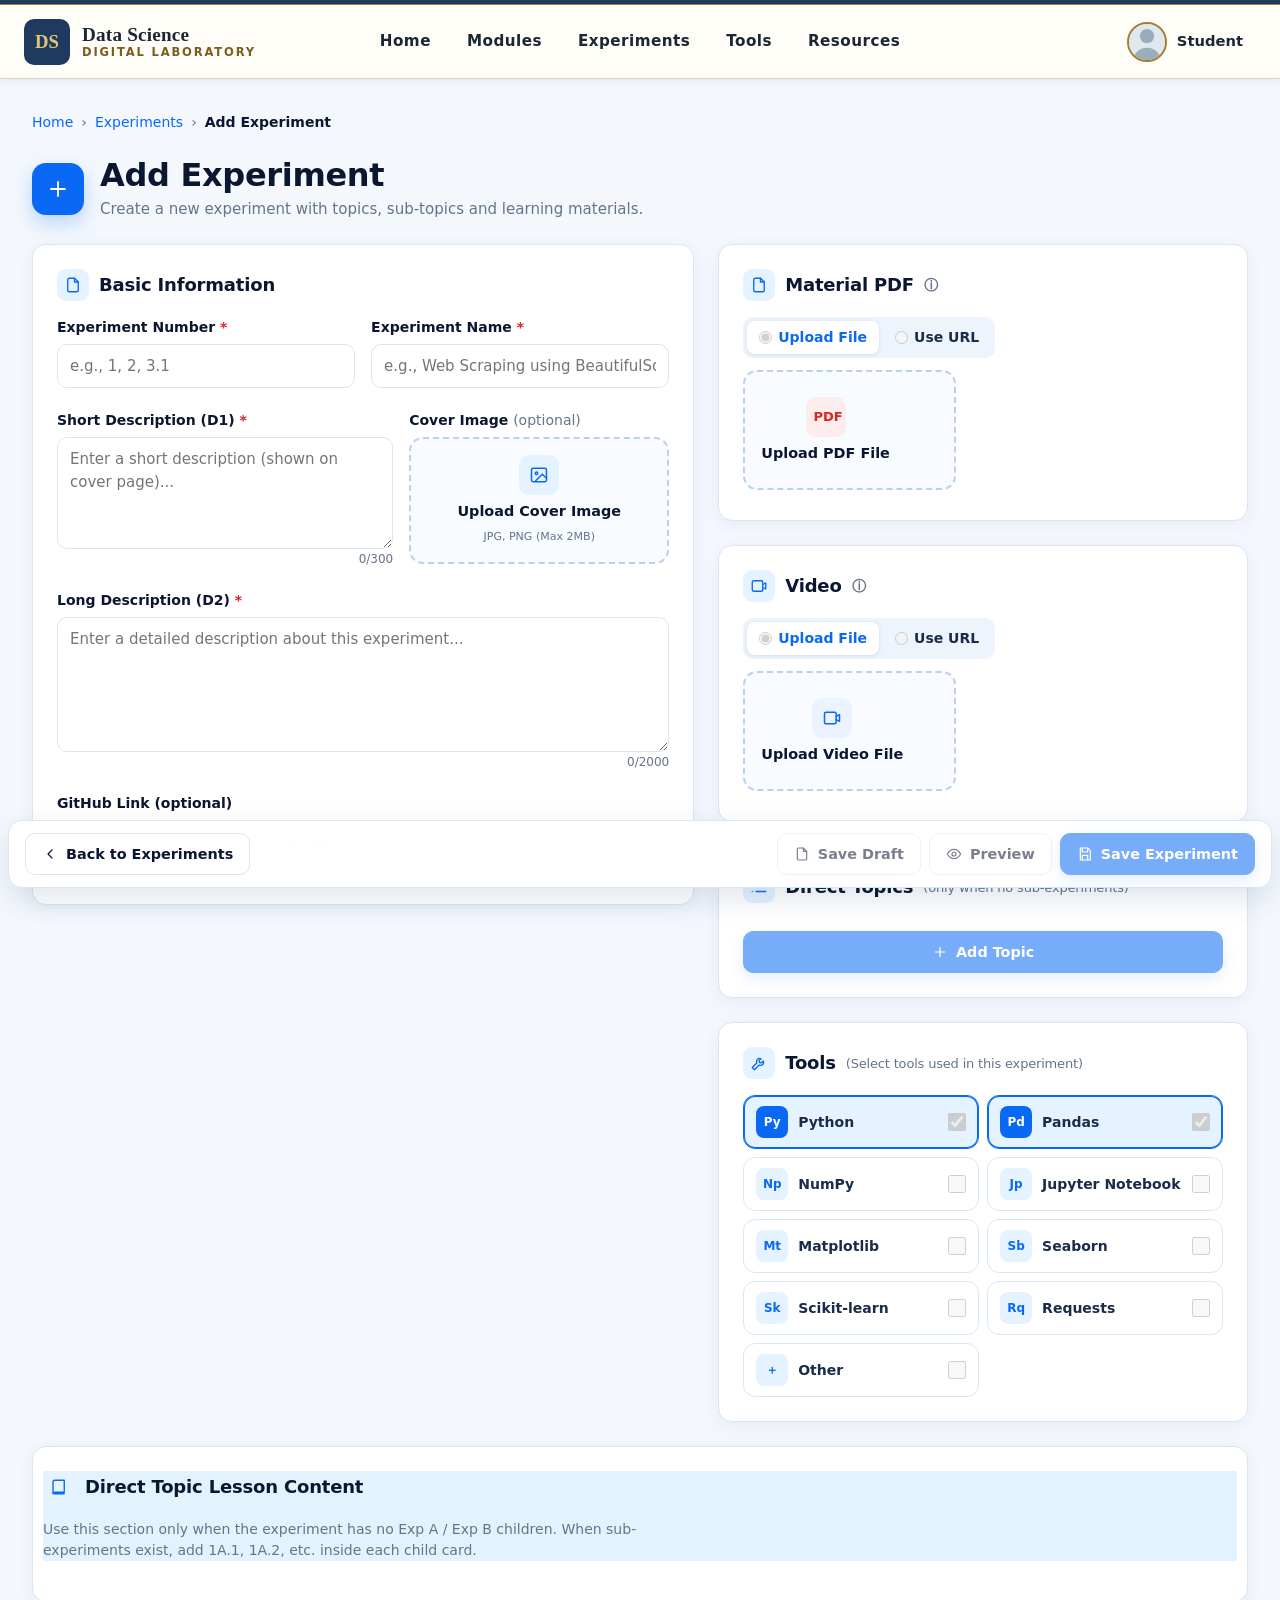
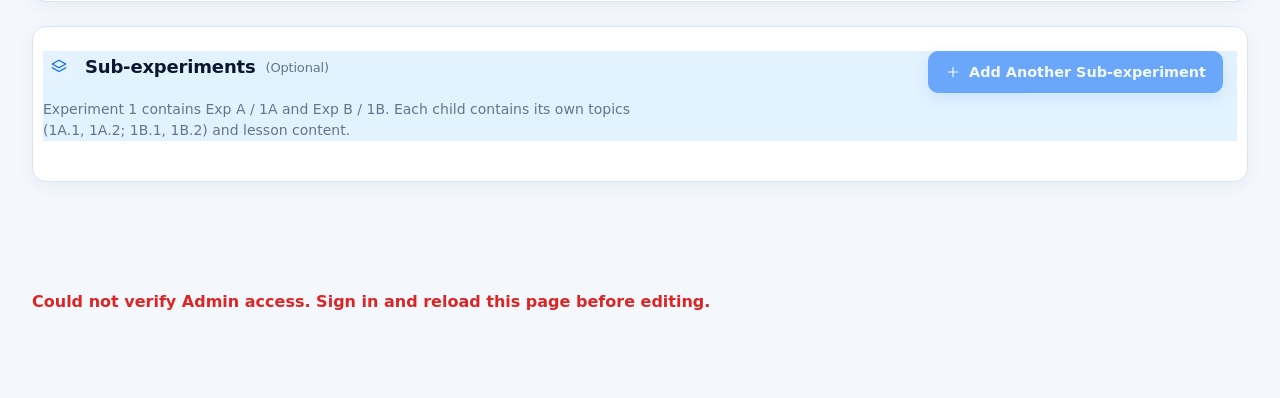
==== experiment-form.html @ bc085932 "Updated exprement" ====
<!doctype html>
<html lang="en">
<head>
  <meta charset="utf-8"><meta name="viewport" content="width=device-width, initial-scale=1">
  <meta name="theme-color" content="#071a35">
  <title>Add Experiment – Data Science Digital Laboratory</title>
  <link rel="preconnect" href="https://fonts.googleapis.com"><link rel="preconnect" href="https://fonts.gstatic.com" crossorigin>
  <link href="https://fonts.googleapis.com/css2?family=Inter:wght@400;500;600;700;800&family=Manrope:wght@500;600;700;800&display=swap" rel="stylesheet">
  <link rel="stylesheet" href="style.css"><link rel="stylesheet" href="header.css"><link rel="stylesheet" href="experiments-overhaul.css?v=20261018-recursive-topic-fix"><link rel="stylesheet" href="experiments-premium.css?v=20261018-premium-1"><link rel="stylesheet" href="experiment-form-premium.css?v=20261018-premium-1">
</head>
<body class="exp-form-page">
  <main class="ef-shell">
    <nav class="ef-crumb" aria-label="Breadcrumb"><a href="home.html">Home</a><span>›</span><a href="index.html">Experiments</a><span>›</span><strong id="crumbCurrent">Add Experiment</strong></nav>
    <header class="ef-pagehead"><span class="ef-plus">＋</span><div><h1 id="pageTitle">Add Experiment</h1><p>Create a new experiment with topics, sub-topics and learning materials.</p></div></header>
    <form id="experimentFormPage" novalidate data-admin-only>
      <div class="ef-topgrid">
        <section class="ef-panel ef-basic">
          <h2 class="ef-panel-title"><span>▤</span> Basic Information</h2>
          <div class="ef-fields-two">
            <label class="ef-field"><span>Experiment Number <b>*</b></span><input id="number" maxlength="12" required placeholder="e.g., 1, 2, 3.1"><small data-error="number"></small></label>
            <label class="ef-field"><span>Experiment Name <b>*</b></span><input id="title" maxlength="100" required placeholder="e.g., Web Scraping using BeautifulSoup"><small data-error="title"></small></label>
          </div>
          <div class="ef-fields-cover">
            <label class="ef-field"><span>Short Description (D1) <b>*</b></span><textarea id="shortDescription" maxlength="300" rows="4" required placeholder="Enter a short description (shown on cover page)..."></textarea><small class="ef-counter" id="shortCounter">0/300</small><small data-error="shortDescription"></small></label>
            <div class="ef-field"><span>Cover Image <em class="ef-optional">(optional)</em></span><label class="ef-upload ef-cover-upload" for="coverFile"><span class="ef-upload-icon">▧</span><strong id="coverLabel">Upload Cover Image</strong><small>JPG, PNG (Max 2MB)</small><img id="coverPreview" alt="Cover preview" hidden></label><input id="coverFile" type="file" accept="image/jpeg,image/png" hidden><small data-error="cover"></small></div>
          </div>
          <label class="ef-field"><span>Long Description (D2) <b>*</b></span><textarea id="longDescription" maxlength="2000" rows="5" required placeholder="Enter a detailed description about this experiment..."></textarea><small class="ef-counter" id="longCounter">0/2000</small><small data-error="longDescription"></small></label>
        <label class="ef-field"><span>GitHub Link (optional)</span><input type="url" id="githubInput" placeholder="https://github.com/username/project-name"></label>
        </section>
        <div class="ef-rightstack">
          <section class="ef-panel ef-resource-panel" data-resource="mainPdf"><h2 class="ef-panel-title"><span>▣</span> Material PDF <i title="PDF up to 10 MB">ⓘ</i></h2><div class="ef-radio-row"><label><input type="radio" name="mainPdfMode" value="upload" checked> Upload File</label><label><input type="radio" name="mainPdfMode" value="url"> Use URL</label></div><div class="ef-resource-body"><label class="ef-upload" for="mainPdfFile"><span class="ef-upload-icon ef-pdf">PDF</span><strong id="mainPdfLabel">Upload PDF File</strong><small>PDF (Max 10MB)</small></label><input id="mainPdfFile" type="file" accept="application/pdf,.pdf" hidden><input class="ef-url-input" id="mainPdfUrl" type="url" placeholder="https://example.com/file.pdf" hidden></div><small class="ef-status" id="mainPdfStatus"></small></section>
          <section class="ef-panel ef-resource-panel" data-resource="mainVideo"><h2 class="ef-panel-title"><span>▣</span> Video <i title="MP4/WebM up to 100 MB">ⓘ</i></h2><div class="ef-radio-row"><label><input type="radio" name="mainVideoMode" value="upload" checked> Upload File</label><label><input type="radio" name="mainVideoMode" value="url"> Use URL</label></div><div class="ef-resource-body"><label class="ef-upload" for="mainVideoFile"><span class="ef-upload-icon ef-video">▶</span><strong id="mainVideoLabel">Upload Video File</strong><small>MP4, WebM (Max 100MB)</small></label><input id="mainVideoFile" type="file" accept="video/mp4,video/webm" hidden><input class="ef-url-input" id="mainVideoUrl" type="url" placeholder="https://example.com/video.mp4" hidden></div><small class="ef-status" id="mainVideoStatus"></small></section>
          <div class="ef-rightbottom">
            <section class="ef-panel ef-topic-list-panel"><h2 class="ef-panel-title"><span>▣</span> Direct Topics <small>(only when no sub-experiments)</small></h2><div id="mainTopicsList" class="ef-topic-mini-list"></div><button type="button" class="ef-blue-button ef-wide" id="addMainTopic">＋ Add Topic</button><small data-error="topics"></small></section>
            <section class="ef-panel ef-tools-panel"><h2 class="ef-panel-title"><span>🔧</span> Tools <small>(Select tools used in this experiment)</small></h2><div id="toolsGrid" class="ef-tools-grid"></div><label class="ef-field ef-other-tool" id="otherToolWrap" hidden><span>Other tool name</span><input id="otherTool" placeholder="Enter tool name"></label></section>
          </div>
        </div>
      </div>
      <section class="ef-panel ef-main-lessons"><div class="ef-subs-head"><div><h2 class="ef-panel-title"><span>▤</span> Direct Topic Lesson Content</h2><p>Use this section only when the experiment has no Exp A / Exp B children. When sub-experiments exist, add 1A.1, 1A.2, etc. inside each child card.</p></div></div><div id="mainTopicEditors" class="ef-main-topic-editors"></div></section>
      <section class="ef-panel ef-subs-panel"><div class="ef-subs-head"><div><h2 class="ef-panel-title"><span>▰</span> Sub-experiments <small>(Optional)</small></h2><p>Experiment 1 contains Exp A / 1A and Exp B / 1B. Each child contains its own topics (1A.1, 1A.2; 1B.1, 1B.2) and lesson content.</p><p id="hierarchyHint" hidden>Hierarchy mode is active: topics and lesson content belong inside each sub-experiment below.</p></div><button type="button" class="ef-blue-button" id="addSubExperiment">＋ Add Another Sub-experiment</button></div><div id="subExperimentsList" class="ef-sub-list"></div></section>
      <footer class="ef-actions"><a class="ef-button ef-back" href="index.html">← Back to Experiments</a><span class="ef-action-spacer"></span><button class="ef-button" type="button" id="saveDraft">▤ Save Draft</button><button class="ef-button" type="button" id="previewExperiment">◉ Preview</button><button class="ef-button ef-primary" type="submit" id="saveExperiment">▣ Save Experiment</button></footer>
      <p id="formMessage" class="ef-message" role="status" aria-live="polite"></p>
    </form>
  </main>
  <div class="ef-preview-modal" id="formPreviewModal" hidden><button class="ef-preview-backdrop" type="button" data-preview-close aria-label="Close preview"></button><section class="ef-preview-box" role="dialog" aria-modal="true" aria-labelledby="formPreviewTitle"><button type="button" class="ef-preview-close" data-preview-close aria-label="Close">×</button><span class="ef-preview-tag">Experiment Preview</span><h2 id="formPreviewTitle"></h2><p id="formPreviewText"></p><div id="formPreviewTopics"></div><button type="button" class="ef-blue-button" data-preview-close>Return to editing</button></section></div>
  <script src="shared.js?v=20261018-recursive-topic-fix"></script><script src="header.js"></script><script src="experiments-core.js?v=20261018-premium-1"></script><script src="experiment-form.js?v=20261018-recursive-topic-fix"></script><script src="experiment-form-ui.js?v=20261018-premium-1"></script>
</body></html>
---- style.css ----
:root {
  /* Classic theme: cream paper, navy ink, antique gold, serif type */
  --font-head: "Playfair Display", Georgia, "Times New Roman", serif;
  --font-body: "Source Serif 4", Georgia, "Times New Roman", serif;

  --bg: #f6f2e9;
  --surface: #fffdf8;
  --ink: #1c2733;
  --muted: #5d6673;
  --line: #d9d0bd;
  --accent: #1f3a5f;
  --accent-dark: #142a47;
  --accent-soft: #e9edf3;
  --gold: #a67c2e;
  --gold-dark: #7d5c1d;
  --danger: #8c2f2f;
  --radius: 4px;
  --shadow: 0 1px 3px rgba(28, 39, 51, 0.1);
  --shadow-lift: 0 6px 18px rgba(28, 39, 51, 0.16);
}

* { box-sizing: border-box; margin: 0; }

html { -webkit-text-size-adjust: 100%; }

body {
  font-family: var(--font-body);
  color: var(--ink);
  background: var(--bg);
  min-height: 100vh;
  overflow-x: hidden;
  line-height: 1.5;
}

:focus-visible { outline: 3px solid var(--accent); outline-offset: 2px; }

/* ---------- Header ---------- */
/* Right column is 440px to match the wider ID card */
.site-header {
  display: grid;
  grid-template-columns: minmax(0, 1fr) 440px;
  align-items: center;
  gap: 24px;
  max-width: 1200px;
  margin: 0 auto;
  padding: 40px 24px 12px;
}

.hero { grid-column: 1; grid-row: 1; text-align: center; padding: 24px 0 8px; }

.hero__title {
  font-family: var(--font-head);
  font-weight: 800;
  font-size: clamp(3rem, 9vw, 5.5rem);
  letter-spacing: 0.06em;
  line-height: 1;
  color: var(--accent-dark);
}

.hero__subtitle {
  margin-top: 12px;
  color: var(--muted);
  font-size: clamp(0.95rem, 2.4vw, 1.1rem);
}

.hero__tagline {
  margin-top: 10px;
  color: var(--ink);
  font-size: clamp(1.1rem, 2.6vw, 1.55rem);
  font-weight: 600;
}

.experiments-header {
  grid-template-columns: minmax(0, 1fr);
  justify-items: center;
}

.experiments-header .hero {
  grid-column: 1;
  width: 100%;
}

/* ---------- ID card ---------- */
.id-card {
  position: relative;
  grid-column: 2;
  grid-row: 1;
  justify-self: end;
  width: min(440px, 100%);
  background: var(--surface);
  border: 1px solid var(--line);
  border-radius: 4px;
  box-shadow: var(--shadow);
  overflow: hidden;
}

.id-card__strip { height: 8px; background: var(--accent); border-bottom: 1px solid var(--gold); }

/* Extra bottom space keeps the edit button clear of the last row */
.id-card__body { display: flex; gap: 12px; padding: 12px 12px 36px; align-items: center; }

.id-card__photo {
  width: 68px;
  height: 86px;
  object-fit: cover;
  border-radius: 3px;
  border: 2px solid var(--accent-soft);
  flex-shrink: 0;
}

/* Two-column layout: LABEL | VALUE */
.id-card__details { display: grid; gap: 3px; min-width: 0; flex: 1; font-size: 0.85rem; }
.id-card__details div { display: grid; grid-template-columns: 10em minmax(0, 1fr); gap: 8px; }
.id-card__details dt { color: var(--muted); white-space: nowrap; }
.id-card__details dd { margin: 0; font-weight: 600; white-space: nowrap; }
.id-card__details a { color: var(--accent-dark); font-weight: 600; text-decoration: none; }
.id-card__details a:hover { text-decoration: underline; }
.id-card__details dd.is-empty { color: var(--muted); font-weight: 400; font-style: italic; }

.id-card__edit {
  position: absolute; right: 8px; bottom: 8px;
  width: 28px; height: 28px;
  border: 1px solid var(--line); border-radius: 50%;
  background: var(--surface); color: var(--accent-dark);
  font-size: 0.95rem; line-height: 1; cursor: pointer;
  transition: background 0.2s, color 0.2s;
}
.id-card__edit:hover { background: var(--accent); color: #fff; }

/* ---------- Buttons ---------- */
.btn {
  font: inherit;
  font-weight: 600;
  border: 1px solid transparent;
  border-radius: 4px;
  padding: 10px 22px;
  cursor: pointer;
  transition: transform 0.15s, box-shadow 0.2s, background 0.2s;
}
.btn:active { transform: scale(0.97); }

.btn--primary { background: var(--accent); color: #fff; }
.btn--primary:hover { background: var(--accent-dark); }

.btn--ghost { background: transparent; color: var(--ink); border-color: var(--line); }
.btn--ghost:hover { background: var(--bg); }

.btn--add {
  margin-top: 22px;
  padding: 13px 34px;
  font-size: 1.05rem;
  box-shadow: 0 8px 20px rgba(31, 58, 95, 0.3);
}
.btn--add:hover { box-shadow: 0 12px 26px rgba(31, 58, 95, 0.4); transform: translateY(-2px); }

/* ---------- Toolbar ---------- */
.container { max-width: 1200px; margin: 0 auto; padding: 32px 24px 64px; }

.section-title { font-family: var(--font-head); font-size: 1.3rem; text-align: center; margin-bottom: 28px; }

.toolbar { display: grid; grid-template-columns: minmax(0, 3fr) minmax(max-content, 1fr); gap: 16px; align-items: center; margin-bottom: 28px; }

.search {
  width: 100%;
  font: inherit;
  padding: 12px 18px;
  border: 1px solid var(--line);
  border-radius: 4px;
  background: var(--surface);
  transition: border-color 0.2s, box-shadow 0.2s;
}
.search:focus { outline: none; border-color: var(--accent); box-shadow: 0 0 0 3px var(--accent-soft); }

.toolbar__side { display: flex; align-items: center; justify-content: flex-end; gap: 12px; white-space: nowrap; }
.progress { font-family: var(--font-head); font-weight: 700; font-size: 1.25rem; color: var(--accent-dark); }
.toolbar__label { color: var(--muted); }

/* ---------- Experiment cards ---------- */
.list { display: grid; grid-template-columns: repeat(auto-fill, minmax(min(560px, 100%), 1fr)); gap: 24px; align-items: start; }

.exp-card {
  position: relative;
  display: grid;
  grid-template-columns: minmax(0, 9fr) minmax(0, 8fr);
  grid-template-rows: auto auto;
  grid-template-areas: "cover body" "readmore subs";
  gap: 12px 20px;
  padding: 14px;
  background: var(--surface);
  border: 1px solid var(--line);
  border-radius: var(--radius);
  box-shadow: var(--shadow);
  transition: transform 0.25s ease, box-shadow 0.25s ease;
}
.exp-card:hover { transform: translateY(-4px); box-shadow: var(--shadow-lift); }

.exp-card__cover { grid-area: cover; aspect-ratio: 4 / 3; border-radius: 4px; overflow: hidden; background: var(--line); }
.exp-card__cover img { width: 100%; height: 100%; object-fit: cover; display: block; transition: transform 0.4s ease; }
.exp-card:hover .exp-card__cover img { transform: scale(1.04); }

.exp-card__readmore { grid-area: readmore; justify-self: start; align-self: center; height: 30px; padding: 0 16px; font-size: 0.85rem; white-space: nowrap; }
.exp-card__subs { grid-area: subs; justify-self: end; align-self: center; display: flex; flex-wrap: wrap; justify-content: flex-end; gap: 6px; }

.exp-card__body { grid-area: body; display: flex; flex-direction: column; gap: 8px; min-width: 0; padding: 4px 36px 4px 0; }
.exp-card__number { color: var(--accent-dark); font-weight: 600; font-size: 0.9rem; }
.exp-card__title { font-family: var(--font-head); font-size: 1.2rem; line-height: 1.25; overflow-wrap: anywhere; }
.exp-card__desc { color: var(--muted); font-size: 0.93rem; overflow-wrap: anywhere; white-space: pre-line; display: -webkit-box; -webkit-line-clamp: 5; -webkit-box-orient: vertical; overflow: hidden; }

/* Compact "Exp A" style buttons */
.sub-btn {
  min-width: 0; height: 30px; padding: 0 9px;
  font: inherit; font-size: 0.82rem; font-weight: 700;
  border: 2px solid var(--accent); border-radius: 3px;
  background: var(--surface); color: var(--accent-dark);
  cursor: pointer; text-decoration: none; white-space: nowrap;
  display: inline-flex; align-items: center; justify-content: center;
  transition: background 0.2s, color 0.2s, transform 0.15s;
}
.sub-btn--done { background: var(--accent); color: #fff; }
.sub-btn:hover { transform: translateY(-2px); background: var(--accent-dark); border-color: var(--accent-dark); color: #fff; }

/* ---------- Three-dot menu ---------- */
.menu { position: absolute; top: 10px; right: 10px; z-index: 3; }

.menu__toggle {
  width: 34px; height: 34px;
  border: none; border-radius: 50%;
  background: rgba(255, 255, 255, 0.92);
  box-shadow: 0 1px 4px rgba(0, 0, 0, 0.25);
  font-size: 1.2rem; line-height: 1;
  cursor: pointer;
}
.menu__toggle:hover { background: #fff; }

.menu__list {
  position: absolute; right: 0; top: 40px;
  min-width: 120px;
  background: var(--surface);
  border: 1px solid var(--line);
  border-radius: 3px;
  box-shadow: var(--shadow-lift);
  padding: 4px;
}
.menu__list[hidden] { display: none; }
.menu__item { display: block; width: 100%; text-align: left; font: inherit; background: none; border: none; padding: 8px 12px; border-radius: 6px; cursor: pointer; }
.menu__item:hover { background: var(--bg); }
.menu__item--danger { color: var(--danger); }

/* ---------- Empty state ---------- */
.empty { text-align: center; padding: 56px 16px; border: 2px dashed var(--line); border-radius: var(--radius); background: rgba(255, 255, 255, 0.6); }
.empty[hidden] { display: none; }
.empty__icon { font-size: 2.4rem; }
.empty__title { font-family: var(--font-head); font-size: 1.2rem; margin-top: 8px; }
.empty__text { color: var(--muted); margin-top: 4px; }

/* ---------- Modal ---------- */
.modal { position: fixed; inset: 0; z-index: 50; display: flex; align-items: center; justify-content: center; padding: 16px; }
.modal[hidden] { display: none; }
.modal__backdrop { position: absolute; inset: 0; background: rgba(18, 32, 47, 0.55); backdrop-filter: blur(3px); }

.modal__panel {
  position: relative;
  width: 100%; max-width: 520px; max-height: 100%;
  overflow-y: auto;
  background: var(--surface);
  border-radius: 6px;
  padding: 26px;
  box-shadow: 0 24px 60px rgba(0, 0, 0, 0.35);
  display: grid; gap: 16px;
  animation: pop 0.2s ease;
}
.modal__panel h2 { font-family: var(--font-head); font-size: 1.3rem; }

@keyframes pop { from { opacity: 0; transform: translateY(12px) scale(0.97); } to { opacity: 1; transform: none; } }

.field { display: grid; gap: 6px; }
.field > span { font-weight: 600; font-size: 0.9rem; }

.field input[type="text"], .field input[type="url"], .field textarea {
  font: inherit; width: 100%;
  padding: 10px 12px;
  border: 1px solid var(--line);
  border-radius: 3px;
  resize: vertical;
}
.field input:focus, .field textarea:focus { outline: none; border-color: var(--accent); box-shadow: 0 0 0 3px var(--accent-soft); }
.field.invalid input, .field.invalid textarea { border-color: var(--danger); }

.error { color: var(--danger); font-size: 0.8rem; min-height: 0; }
.error:empty { display: none; }

.upload {
  display: flex; align-items: center; justify-content: center;
  aspect-ratio: 16 / 10;
  border: 2px dashed var(--line);
  border-radius: 4px;
  background: var(--bg);
  color: var(--muted);
  font-size: 0.9rem; text-align: center; padding: 8px;
  overflow: hidden; cursor: pointer;
  transition: border-color 0.2s;
}
.upload:hover { border-color: var(--accent); }
.upload img { width: 100%; height: 100%; object-fit: cover; border-radius: 3px; }
.upload img[hidden] { display: none; }

.photo-edit { display: flex; align-items: center; gap: 14px; }
.photo-edit img { width: 68px; height: 86px; object-fit: cover; border-radius: 3px; border: 2px solid var(--accent-soft); }
.photo-edit .btn { display: inline-block; }
.field-row { display: grid; grid-template-columns: 1fr 1fr; gap: 12px; }

.modal__actions { display: flex; justify-content: flex-end; gap: 10px; }

/* ---------- Toast ---------- */
.toast {
  position: fixed; left: 50%; bottom: 24px; transform: translateX(-50%);
  z-index: 60; max-width: calc(100% - 32px);
  background: var(--ink); color: #fff;
  padding: 11px 20px; border-radius: 4px; font-size: 0.9rem;
  box-shadow: var(--shadow-lift);
}
.toast[hidden] { display: none; }
.toast--error { background: var(--danger); }

/* ---------- Sub-experiment form & preview ---------- */
.modal__panel--wide { max-width: 680px; }
.field-row--letter { grid-template-columns: 110px 1fr; }
.sub-list { display: grid; gap: 14px; }
.sub-list:empty { display: none; }
.sub-block { display: grid; gap: 12px; padding: 14px; border: 1px solid var(--line); border-radius: 4px; background: var(--bg); min-width: 0; }
.sub-block__head { display: flex; align-items: center; justify-content: space-between; }
.btn--small { padding: 5px 14px; font-size: 0.85rem; }
.upload--small { aspect-ratio: 16 / 7; background: var(--surface); }
.check { display: flex; align-items: center; gap: 8px; font-size: 0.9rem; }
.field input[type="text"], .field input[type="url"], .field input[type="search"] { min-width: 0; }

.preview__close { position: absolute; top: 12px; right: 12px; width: 34px; height: 34px; border: none; border-radius: 50%; background: var(--bg); cursor: pointer; font-size: 1rem; }
.preview__close:hover { background: var(--line); }
.preview__label { color: var(--accent-dark); font-weight: 600; }
.preview__cover img { width: 100%; height: 100%; object-fit: cover; display: block; }
.preview h2 { font-family: var(--font-head); font-size: 1.4rem; overflow-wrap: anywhere; }
.preview__desc { color: var(--muted); text-align: left; overflow-wrap: anywhere; display: -webkit-box; -webkit-line-clamp: 6; -webkit-box-orient: vertical; overflow: hidden; }
.btn { text-decoration: none; display: inline-flex; align-items: center; justify-content: center; gap: 8px; }
.btn--gh svg { width: 18px; height: 18px; fill: currentColor; }

/* ---------- Experiment details page ---------- */
.detail { max-width: 1320px; margin: 0 auto; padding: 24px 24px 64px; display: grid; gap: 24px; }
.detail__top { display: flex; align-items: center; justify-content: space-between; flex-wrap: wrap; gap: 12px; }
.detail__top .btn { padding: 7px 16px; font-size: 0.9rem; }
.detail__brand { font-family: var(--font-head); font-weight: 800; letter-spacing: 0.06em; color: var(--ink); text-decoration: none; }

.detail__layout { display: grid; grid-template-columns: minmax(0, 2fr) minmax(0, 3fr); gap: 32px; align-items: start; }

/* Left column: information, video, navigation */
.detail__left {
  position: sticky; top: 20px; align-self: start;
  min-width: 0;
  background: var(--surface);
  border: 1px solid var(--line);
  border-top: 5px solid var(--accent);
  border-radius: var(--radius);
  box-shadow: var(--shadow);
  padding: 24px;
}
.detail__head { padding-bottom: 4px; }
.detail__section { padding-top: 18px; margin-top: 18px; border-top: 1px solid var(--line); }
.detail h1 { font-family: var(--font-head); font-size: clamp(1.5rem, 3vw, 2rem); line-height: 1.2; margin-top: 4px; overflow-wrap: anywhere; }
.detail__label { color: var(--accent-dark); font-weight: 600; font-size: 0.92rem; }
.detail__section .detail__label { margin-bottom: 10px; }
.detail__video { width: 100%; max-width: 500px; border-radius: 4px; background: #000; display: block; }
.detail__actions { display: flex; flex-wrap: wrap; gap: 10px; align-items: center; }
.sub-btn--active { background: var(--accent); color: #fff; box-shadow: 0 0 0 3px var(--accent-soft); }
.detail__empty-note { color: var(--muted); }

/* Right column: main reading area */
.detail__panel { background: var(--surface); border: 1px solid var(--line); border-radius: var(--radius); box-shadow: var(--shadow); padding: 32px 40px; min-width: 0; }
.detail__d2-head { display: flex; align-items: center; justify-content: space-between; flex-wrap: wrap; gap: 10px 16px; padding-bottom: 12px; margin-bottom: 20px; border-bottom: 3px solid var(--accent-soft); }
.detail__d2-heading { font-family: var(--font-head); font-size: 1.5rem; min-width: 0; overflow-wrap: anywhere; }
.detail__pdf-btn { flex-shrink: 0; white-space: nowrap; gap: 6px; }
.detail__pdf-btn svg { width: 16px; height: 16px; fill: none; stroke: currentColor; stroke-width: 2; stroke-linecap: round; stroke-linejoin: round; }
.detail__pdf-note { margin: -8px 0 16px; padding: 8px 12px; border-radius: 3px; background: #fdecea; color: var(--danger); font-size: 0.9rem; }
.detail__d2 { white-space: pre-wrap; overflow-wrap: anywhere; line-height: 1.7; font-size: 1.03rem; }
.detail__d2--empty { color: var(--muted); font-style: italic; }

/* ---------- Form extras ---------- */
[hidden] { display: none !important; }
.textarea-long { min-height: 180px; }
.video-field { display: flex; flex-wrap: wrap; align-items: center; gap: 10px; font-size: 0.9rem; color: var(--muted); }
.video-field input { max-width: 100%; }

/* ---------- Responsive ---------- */
@media (max-width: 1180px) {
  /* Heading first, ID card underneath */
  .site-header { grid-template-columns: minmax(0, 1fr); justify-items: center; gap: 16px; padding-top: 24px; }
  .hero { grid-column: 1; }
  .id-card { grid-column: 1; grid-row: 2; justify-self: center; }
}

/* Desktop: the page stays put; only the right panel scrolls while the left panel stays in view */
@media (min-width: 901px) and (min-height: 560px) {
  body.detail-page { overflow: hidden; }
  .detail { padding-bottom: 24px; }
  .detail__top { min-height: 38px; }
  .detail__left {
    max-height: calc(100vh - 110px);
    overflow-y: auto; overscroll-behavior: contain; scrollbar-width: thin;
  }
  .detail__panel {
    max-height: calc(100vh - 110px);
    overflow-y: auto; overflow-x: hidden;
    scroll-behavior: smooth; overscroll-behavior: contain;
    scrollbar-width: thin; scrollbar-color: var(--accent) transparent;
  }
}

@media (max-width: 900px) {
  .detail__layout { grid-template-columns: minmax(0, 1fr); }
  .detail__left { position: static; }
  .detail__panel { padding: 22px 20px; }
}

@media (max-width: 860px) {
  .toolbar { grid-template-columns: minmax(0, 1fr); }
  .toolbar__side { justify-content: space-between; }
}

@media (max-width: 560px) {
  .exp-card { grid-template-columns: minmax(0, 1fr); grid-template-rows: auto; grid-template-areas: "cover" "readmore" "body" "subs"; gap: 12px; }
  .exp-card__subs { justify-self: start; justify-content: flex-start; }
  .exp-card__body { padding-right: 0; }
}

@media (max-width: 640px) {
  .site-header, .container { padding-left: 16px; padding-right: 16px; }
  .modal__panel { padding: 20px; }
  .field-row--letter { grid-template-columns: 90px 1fr; }
}

/* Phones: values may wrap at spaces (never mid-word) so nothing is cut off */
@media (max-width: 480px) {
  .id-card__details div { grid-template-columns: 8.5em minmax(0, 1fr); }
  .id-card__details dd { white-space: normal; }
}

@media (max-width: 380px) {
  .id-card__body { gap: 10px; padding: 10px 10px 36px; }
  .id-card__photo { width: 56px; height: 72px; }
  .id-card__details { font-size: 0.78rem; }
}

@media (prefers-reduced-motion: reduce) {
  * { transition: none !important; animation: none !important; scroll-behavior: auto !important; }
}

/* ---------- Cover preview videos (index page cards and Exp A/B preview only) ---------- */
.exp-card__cover,
.preview__cover { position: relative; }

.cover-preview-video {
  position: absolute;
  inset: 0;
  width: 100%;
  height: 100%;
  object-fit: cover;
  display: block;
  background: #000;
  opacity: 0;                 /* cover image stays visible until the video is actually playing */
  pointer-events: none;       /* hover/tap is handled by the cover container, so no player UI can appear */
  transition: opacity 0.2s ease;
}
.cover-preview-video.is-active { opacity: 1; }

/* Hide every native control, overlay and menu on cover previews only */
.cover-preview-video::-webkit-media-controls,
.cover-preview-video::-webkit-media-controls-enclosure,
.cover-preview-video::-webkit-media-controls-panel,
.cover-preview-video::-webkit-media-controls-overlay-play-button,
.cover-preview-video::-webkit-media-controls-start-playback-button {
  display: none !important;
  -webkit-appearance: none;
}

/* ---------- Sub-experiment preview modal: two-column layout (media 45% | info 55%) ---------- */
.modal__panel.preview {
  max-width: 900px;
  text-align: left;
  grid-template-columns: minmax(0, 45fr) minmax(0, 55fr);
  gap: 28px;
  align-items: stretch;
  padding: 24px;
}
.preview__close { z-index: 5; } /* stays above the cover when the layout stacks */

.preview__cover { min-height: 280px; border-radius: 4px; overflow: hidden; background: var(--line); }
.preview__cover img { position: absolute; inset: 0; } /* fills the cover area; video uses the same box */

.preview__info {
  display: flex;
  flex-direction: column;
  align-items: flex-start;
  justify-content: center;   /* vertically centred next to the media */
  gap: 12px;
  min-width: 0;
  padding-right: 30px;       /* keeps text clear of the close button */
}
.preview__info h2 { text-align: left; }
.preview__actions { display: flex; justify-content: flex-start; flex-wrap: wrap; gap: 12px; margin-top: 8px; }

/* Mobile: media on top, text and buttons below; the modal scrolls if it is too tall */
@media (max-width: 720px) {
  .modal__panel.preview { grid-template-columns: minmax(0, 1fr); gap: 18px; }
  .preview__cover { min-height: 0; aspect-ratio: 16 / 10; }
  .preview__info { padding-right: 0; }
}
/* ---------- Classic refinements ---------- */
h1, h2, h3, h4 { font-family: var(--font-head); }
.section-title::after { content: ""; display: block; width: 64px; height: 2px; margin: 10px auto 0; background: var(--gold); }
.exp-card { border-top: 3px solid var(--accent); }
.exp-card:hover { border-color: var(--gold); border-top-color: var(--accent); }
.detail__left { border-top-color: var(--accent); }
.modal__panel { border-top: 3px solid var(--gold); }
.btn { letter-spacing: 0.02em; }
:focus-visible { outline-color: var(--gold); }
---- header.css ----
/* =========================================================
   DS Lab — common header + CLASSIC THEME TOKENS
   Load after style.css on every page:
   <link rel="stylesheet" href="header.css">

   Colours, fonts and radii (the classic theme tokens) are defined in style.css.
   ========================================================= */
:root { --dsl-header-h: 78px; }

/* ---------- Header bar ---------- */
.dsl-header {
  position: sticky;
  top: 0;
  z-index: 40;
  background: var(--surface);
  border-bottom: 1px solid var(--line);
  box-shadow: 0 2px 8px rgba(28, 39, 51, 0.07);
}
.dsl-header::before {
  content: "";
  display: block;
  height: 4px;
  background: var(--accent);
  border-bottom: 1px solid var(--gold, #a67c2e);
}
.dsl-header__inner {
  display: grid;
  grid-template-columns: minmax(0, 1fr) auto minmax(0, 1fr);
  align-items: center;
  gap: 20px;
  max-width: 1320px;
  height: calc(var(--dsl-header-h) - 5px);
  margin: 0 auto;
  padding: 0 24px;
}

/* Left: logo + title */
.dsl-brand { position: relative; display: flex; align-items: center; justify-self: start; min-width: 0; }
.dsl-brand__link { display: flex; align-items: center; gap: 12px; min-width: 0; color: var(--ink); text-decoration: none; }
.dsl-logo { width: 46px; height: 46px; flex-shrink: 0; border-radius: 6px; object-fit: contain; }
.dsl-brand__text { display: grid; min-width: 0; line-height: 1.15; }
.dsl-brand__text strong {
  font-family: var(--font-head, "Playfair Display", Georgia, serif);
  font-size: 1.2rem;
  font-weight: 700;
  letter-spacing: 0.01em;
  white-space: nowrap;
}
.dsl-brand__text small {
  color: var(--gold-dark, #7d5c1d);
  font-size: 0.72rem;
  font-weight: 600;
  letter-spacing: 0.16em;
  text-transform: uppercase;
  white-space: nowrap;
}
.dsl-logo-edit {
  position: absolute;
  top: -6px;
  left: -6px;
  width: 20px;
  height: 20px;
  padding: 0;
  border: 1px solid var(--line);
  border-radius: 50%;
  background: var(--surface);
  color: var(--accent-dark);
  font-size: 0.7rem;
  line-height: 1;
  cursor: pointer;
  opacity: 0;
  transition: opacity 0.2s;
}
.dsl-brand:hover .dsl-logo-edit,
.dsl-logo-edit:focus-visible { opacity: 1; }
@media (hover: none) { .dsl-logo-edit { opacity: 0.85; } }

/* Centre: navigation */
.dsl-nav { display: flex; align-items: center; justify-content: center; gap: 4px; }
.dsl-nav a {
  position: relative;
  padding: 9px 16px;
  border-radius: 2px;
  color: var(--ink);
  font-size: 0.95rem;
  font-weight: 600;
  letter-spacing: 0.03em;
  text-decoration: none;
  white-space: nowrap;
  transition: background 0.2s, color 0.2s;
}
.dsl-nav a:hover { background: var(--accent-soft); color: var(--accent-dark); }
.dsl-nav a.is-active { color: var(--accent-dark); }
.dsl-nav a.is-active::after {
  content: "";
  position: absolute;
  right: 16px;
  bottom: 3px;
  left: 16px;
  height: 2px;
  background: var(--gold, #a67c2e);
}

/* Right: profile + hamburger */
.dsl-right { display: flex; align-items: center; justify-self: end; gap: 10px; min-width: 0; }
.dsl-profile {
  display: flex;
  align-items: center;
  gap: 10px;
  max-width: 100%;
  padding: 4px 12px 4px 4px;
  border: 1px solid transparent;
  border-radius: 999px;
  background: none;
  color: var(--ink);
  font: inherit;
  cursor: pointer;
  transition: background 0.2s, border-color 0.2s;
}
.dsl-profile:hover { background: var(--accent-soft); border-color: var(--line); }
.dsl-avatar {
  width: 40px;
  height: 40px;
  flex-shrink: 0;
  border: 2px solid var(--gold, #a67c2e);
  border-radius: 50%;
  background: var(--line);
  object-fit: cover;
}
.dsl-profile__name { font-size: 0.92rem; font-weight: 600; text-transform: capitalize; white-space: nowrap; }
.dsl-header--home .dsl-profile { display: none; }
.dsl-burger {
  display: none;
  width: 40px;
  height: 40px;
  border: 1px solid var(--line);
  border-radius: 4px;
  background: var(--surface);
  color: var(--ink);
  font-size: 1.3rem;
  line-height: 1;
  cursor: pointer;
}
.dsl-burger:hover { background: var(--accent-soft); }

.dsl-header a:focus-visible,
.dsl-header button:focus-visible,
.dsl-modal button:focus-visible,
.dsl-modal label:focus-within {
  outline: 2px solid var(--gold, #a67c2e);
  outline-offset: 2px;
}

/* ---------- Logo dialog ---------- */
.dsl-modal {
  position: fixed;
  inset: 0;
  z-index: 70;
  display: flex;
  align-items: center;
  justify-content: center;
  padding: 16px;
  background: rgba(20, 42, 71, 0.55);
}
.dsl-modal__panel {
  display: grid;
  gap: 14px;
  width: 100%;
  max-width: 380px;
  padding: 24px;
  border: 1px solid var(--line);
  border-top: 3px solid var(--gold, #a67c2e);
  border-radius: var(--radius);
  background: var(--surface);
  box-shadow: 0 24px 60px rgba(0, 0, 0, 0.35);
}
.dsl-modal__panel h2 { font-family: var(--font-head, "Playfair Display", Georgia, serif); font-size: 1.2rem; }
.dsl-modal__preview {
  justify-self: center;
  width: 110px;
  height: 110px;
  padding: 8px;
  border: 1px dashed var(--line);
  border-radius: 6px;
  background: var(--bg);
  object-fit: contain;
}
.dsl-modal__row { display: flex; flex-wrap: wrap; justify-content: flex-end; gap: 8px; }
.dsl-modal__msg { min-height: 1.1em; color: var(--danger); font-size: 0.85rem; }

/* Buttons inside the dialog (works even if style.css has no .btn rules) */
.dsl-modal .btn {
  display: inline-flex;
  align-items: center;
  justify-content: center;
  padding: 9px 16px;
  border: 1px solid var(--line);
  border-radius: var(--radius);
  background: var(--surface);
  color: var(--ink);
  font: inherit;
  font-size: 0.9rem;
  font-weight: 600;
  cursor: pointer;
  transition: background 0.2s, border-color 0.2s;
}
.dsl-modal .btn:hover { background: var(--accent-soft); border-color: var(--accent); }
.dsl-modal .btn--primary { border-color: var(--accent-dark); background: var(--accent); color: #fff; }
.dsl-modal .btn--primary:hover { background: var(--accent-dark); }
.dsl-modal .btn:disabled { opacity: 0.6; cursor: not-allowed; }

/* Read More page: its two panels were sized for a page without this header */
@media (min-width: 901px) and (min-height: 560px) {
  body.detail-page .detail__left,
  body.detail-page .detail__panel { max-height: calc(100vh - 110px - var(--dsl-header-h)); }
}

/* ---------- Tablet ---------- */
@media (max-width: 1024px) {
  .dsl-header__inner { gap: 10px; padding: 0 16px; }
  .dsl-nav a { padding: 8px 10px; font-size: 0.9rem; }
  .dsl-nav a.is-active::after { right: 10px; left: 10px; }
  .dsl-brand__text strong { font-size: 1.05rem; }
}

/* ---------- Mobile: hamburger menu ---------- */
@media (max-width: 820px) {
  :root { --dsl-header-h: 70px; }
  .dsl-header__inner { grid-template-columns: minmax(0, 1fr) auto; }
  .dsl-burger { display: inline-flex; align-items: center; justify-content: center; }

  /* Photo only: the name is visually hidden but still read by screen readers */
  .dsl-profile { gap: 0; padding: 2px; }
  .dsl-profile__name {
    position: absolute;
    width: 1px;
    height: 1px;
    margin: -1px;
    padding: 0;
    overflow: hidden;
    clip: rect(0 0 0 0);
    white-space: nowrap;
    border: 0;
  }
  .dsl-nav {
    position: absolute;
    top: 100%;
    right: 0;
    left: 0;
    display: none;
    flex-direction: column;
    align-items: stretch;
    gap: 2px;
    padding: 8px 16px 14px;
    border-bottom: 1px solid var(--line);
    background: var(--surface);
    box-shadow: 0 10px 20px rgba(28, 39, 51, 0.12);
  }
  .dsl-nav.is-open { display: flex; }
  .dsl-nav a { padding: 12px 14px; }
  .dsl-nav a.is-active { background: var(--accent-soft); }
  .dsl-nav a.is-active::after { display: none; }
}
@media (max-width: 560px) {
  .dsl-header__inner { padding: 0 12px; }
  .dsl-right { gap: 8px; }
  .dsl-avatar { width: 38px; height: 38px; }
  .dsl-logo { width: 40px; height: 40px; }
  .dsl-brand__text strong { font-size: 1rem; }
  .dsl-brand__text small { font-size: 0.64rem; }
}

@media (prefers-reduced-motion: reduce) {
  .dsl-nav a, .dsl-profile, .dsl-logo-edit, .dsl-modal .btn { transition: none; }
}
---- experiments-overhaul.css ----
/* Experiments module redesign: shared visual system for listing, form and details. */
:root{--ef-navy:#061b36;--ef-blue:#0866e8;--ef-yellow:#ffc247;--ef-bg:#f4f8fd;--ef-line:#dbe6f2;--ef-muted:#63718a;--ef-soft:#e5f2ff;--ef-shadow:0 8px 28px rgba(19,53,91,.07)}
body.exp-page,body.exp-detail,body.exp-form-page,body.exp-topic-page{background:var(--ef-bg)!important;color:#101b32;font-family:Inter,Arial,sans-serif}
.exp-hero{max-width:1500px!important;margin:18px auto 0!important;padding:0 24px!important}.exp-hero__inner{min-height:260px!important;padding:38px 44px!important;border:0!important;border-radius:22px!important;background:radial-gradient(circle at 85% 10%,rgba(20,105,220,.38),transparent 34%),linear-gradient(115deg,#061426,#062957 65%,#0a3d7c)!important;box-shadow:0 14px 36px rgba(5,26,58,.18)!important;overflow:hidden}.exp-hero__inner:after{background:linear-gradient(90deg,rgba(3,17,37,.05),rgba(3,17,37,.12) 45%,rgba(3,17,37,.02))!important}.exp-hero__title{font-family:Manrope,Inter,sans-serif!important;color:#fff!important;font-size:clamp(2rem,3.4vw,3.2rem)!important;font-weight:800!important;letter-spacing:-.04em!important}.exp-hero__title span{color:var(--ef-yellow)!important;font-size:.68em!important}.exp-hero__sub{max-width:600px!important;color:#e7efff!important;font-size:1.05rem!important}.exp-hero__art{opacity:.55;mix-blend-mode:screen;filter:hue-rotate(165deg) saturate(1.2)}.exp-container{max-width:1500px!important;padding:24px 24px 60px!important}.exp-toolbar{padding:0!important;border:0!important;background:transparent!important;box-shadow:none!important;gap:18px!important;margin-bottom:24px!important}.exp-search{max-width:none!important;flex:1 1 60%!important}.exp-search .search{height:56px!important;border-radius:12px!important;background:#fff!important;border-color:var(--ef-line)!important;box-shadow:0 2px 8px rgba(14,48,86,.04)}.exp-count{height:54px!important;background:#eaf4ff!important;border-color:#d1e4fb!important;border-radius:12px!important;color:var(--ef-navy)!important}.exp-count svg{stroke:var(--ef-blue)!important}.exp-add{height:54px!important;border-radius:12px!important;background:var(--ef-blue)!important;border:1px solid var(--ef-blue)!important;box-shadow:0 8px 18px rgba(8,102,232,.18)!important}.exp-page .list{grid-template-columns:repeat(2,minmax(0,1fr))!important;gap:20px!important}.exp-card{grid-template-columns:minmax(180px,39%) minmax(0,1fr)!important;grid-template-rows:minmax(0,1fr) auto!important;gap:14px 20px!important;padding:18px!important;border:1px solid var(--ef-line)!important;border-top:1px solid var(--ef-line)!important;border-radius:18px!important;background:#fff!important;box-shadow:var(--ef-shadow)!important;transition:transform .18s,box-shadow .18s!important}.exp-card:hover{border-color:#c6dafa!important;box-shadow:0 14px 36px rgba(20,60,105,.12)!important;transform:translateY(-2px)!important}.exp-card__cover{aspect-ratio:1/1!important;overflow:hidden!important;border-radius:12px!important;background:#e8f2fd!important}.exp-card__cover img{width:100%;height:100%;object-fit:cover}.exp-card__body{padding:3px 34px 0 0!important;gap:10px!important}.exp-card__badge{border-radius:9px!important;background:#07172f!important;min-width:34px!important;height:34px!important}.exp-card__title{font-family:Manrope,Inter,sans-serif!important;font-size:1.18rem!important;font-weight:800!important;line-height:1.3!important}.exp-card__title a{color:#101b32!important}.exp-card__desc{color:#63718a!important;line-height:1.6!important;-webkit-line-clamp:3!important}.exp-card__actions{border:0!important;padding-top:8px!important;align-items:end!important}.exp-card__readmore{background:#061b36!important;border-color:#061b36!important;border-radius:9px!important;min-height:42px!important}.exp-card .sub-btn{border:1px solid #dbe6f2!important;border-radius:9px!important;background:#fff!important;color:#132642!important;height:40px!important}.exp-card .sub-btn:hover{background:#eaf4ff!important;border-color:#b7d5fc!important}.exp-card .menu__toggle{border-radius:10px!important;width:36px!important;height:36px!important}.exp-card .menu{z-index:3}.exp-page .empty{border:1px dashed #c8d9ee!important;border-radius:16px!important;background:#fff!important}
/* preview modal */
#previewModal .modal__backdrop{background:rgba(8,31,65,.36)!important;backdrop-filter:blur(5px)!important}#previewModal .modal__panel.preview{display:grid!important;grid-template-columns:minmax(0,1.1fr) minmax(0,.9fr)!important;gap:28px!important;align-items:center!important;width:min(960px,calc(100vw - 36px))!important;max-width:960px!important;padding:34px!important;border:1px solid rgba(255,255,255,.8)!important;border-radius:22px!important;box-shadow:0 24px 70px rgba(9,32,67,.22)!important}#previewModal .preview__cover{min-height:260px!important;aspect-ratio:1.05/1!important;border-radius:14px!important;overflow:hidden!important;background:#061b36!important}#previewModal .preview__cover img{width:100%;height:100%;object-fit:cover}#previewModal .preview__info{padding:0!important;min-width:0}#previewModal .preview__label{display:inline-flex!important;padding:7px 14px!important;border-radius:10px!important;background:#e5f2ff!important;color:#0866e8!important;font-weight:800!important}#previewModal .preview__info h2{font-family:Manrope,Inter,sans-serif!important;color:#071b4a!important;font-size:clamp(1.5rem,2.4vw,2rem)!important;line-height:1.2!important}#previewModal .preview__desc{color:#5d6d84!important;line-height:1.7!important}#previewModal .preview__actions{display:flex!important;gap:12px!important;flex-wrap:wrap!important;margin-top:22px!important}#previewModal .preview__actions .btn{min-height:48px!important;border-radius:11px!important}#previewModal .preview__close{top:14px!important;right:14px!important;border-radius:50%!important;background:#edf4ff!important;color:#0c2853!important;width:42px!important;height:42px!important;font-size:1.5rem!important}
/* new form page */
.exp-form-page{padding-bottom:28px}.ef-shell{width:min(1500px,100%);margin:auto;padding:0 24px 30px}.ef-crumb{display:flex;align-items:center;gap:12px;min-height:38px;color:#6b7a90;font-size:.9rem}.ef-crumb a{color:#1756a8;text-decoration:none}.ef-crumb strong{color:#101b32;font-weight:600}.ef-pagehead{display:flex;align-items:center;gap:16px;margin:12px 0 18px}.ef-plus{display:grid;place-items:center;width:48px;height:48px;border-radius:12px;background:var(--ef-blue);color:white;font-size:2rem;line-height:1}.ef-pagehead h1{margin:0;font:800 clamp(1.8rem,3vw,2.35rem)/1.15 Manrope,Inter,sans-serif;color:#0b1942;letter-spacing:-.04em}.ef-pagehead p{margin:6px 0 0;color:var(--ef-muted);font-size:.94rem}.ef-topgrid{display:grid;grid-template-columns:minmax(0,1.02fr) minmax(0,1fr);gap:18px;align-items:stretch}.ef-rightstack{display:grid;grid-template-rows:auto auto 1fr;gap:12px;min-width:0}.ef-panel{min-width:0;border:1px solid var(--ef-line);border-radius:15px;background:#fff;box-shadow:0 4px 18px rgba(15,48,86,.04);overflow:hidden}.ef-basic{padding:0 16px 16px}.ef-panel-title{display:flex;align-items:center;gap:10px;margin:0 0 14px;padding:12px 14px;background:linear-gradient(90deg,#e0f1ff,#edf7ff);color:#0c2045;font:800 1.02rem/1.25 Manrope,Inter,sans-serif}.ef-panel-title>span{display:inline-grid;place-items:center;color:#0866e8;font-size:1.35rem}.ef-panel-title b{color:#d22d42}.ef-panel-title i{font-style:normal;color:#7287a2;font-size:.9rem}.ef-panel-title small{font:500 .72rem/1.3 Inter,sans-serif;color:#5f718a}.ef-fields-two{display:grid;grid-template-columns:1fr 1fr;gap:14px}.ef-fields-cover{display:grid;grid-template-columns:minmax(0,1fr) 218px;gap:14px;align-items:start}.ef-field{display:flex;flex-direction:column;gap:7px;min-width:0;margin-bottom:12px;color:#15294a;font-size:.84rem;font-weight:700}.ef-field>span{display:block}.ef-field b{color:#d22d42}.ef-field input:not([type=checkbox]):not([type=radio]),.ef-field textarea,.ef-url-input{width:100%;min-width:0;border:1px solid #d7e1ed;border-radius:9px;padding:11px 12px;background:#fcfdff;color:#13233e;font:500 .88rem/1.45 Inter,sans-serif;outline:none}.ef-field textarea{resize:vertical}.ef-field input:focus,.ef-field textarea:focus,.ef-url-input:focus{border-color:#76aef4;box-shadow:0 0 0 3px #e7f2ff}.ef-counter{display:block;margin-top:-5px;text-align:right;color:#8492a7;font-size:.72rem;font-weight:500}.ef-field small[data-error],.ef-panel small[data-error]{display:block;min-height:0;color:#c6283c;font-size:.75rem;font-weight:500}.ef-upload{display:flex;min-height:82px;align-items:center;justify-content:center;flex-direction:column;gap:5px;padding:10px;border:1px dashed #c8d8e8;border-radius:10px;background:#f9fcff;color:#1a365e;text-align:center;cursor:pointer}.ef-upload:hover{border-color:#6ea7f2;background:#f0f7ff}.ef-upload-icon{display:grid;place-items:center;width:30px;height:30px;border-radius:8px;background:#e3f1ff;color:#0866e8;font-size:1.35rem}.ef-upload-icon.ef-pdf{background:#fff0f0;color:#db3545;font-size:.7rem;font-weight:900}.ef-upload-icon.ef-video{background:#ecebff;color:#5d55db}.ef-upload strong{font-size:.78rem}.ef-upload small{font-size:.69rem;color:#728199;font-weight:500}.ef-cover-upload{min-height:116px}.ef-cover-upload img{max-width:100%;max-height:95px;object-fit:contain;border-radius:6px}.ef-resource-panel{padding:0 14px 12px}.ef-resource-panel .ef-panel-title{margin:0 -14px 10px;padding:11px 14px}.ef-radio-row{display:flex;align-items:center;gap:22px;margin:0 0 10px;color:#1b2b48;font-size:.78rem;font-weight:600}.ef-radio-row label{display:flex;align-items:center;gap:7px;cursor:pointer}.ef-radio-row input{accent-color:#0866e8}.ef-resource-body{display:grid;grid-template-columns:minmax(150px,.9fr) minmax(0,1.1fr);gap:10px;align-items:center}.ef-resource-body .ef-upload{min-height:56px;flex-direction:row;justify-content:flex-start;padding:8px 10px}.ef-resource-body .ef-upload small{display:none}.ef-url-input{height:54px;font-size:.78rem}.ef-status{display:block;color:#4b6d92;font-size:.75rem;margin-top:6px}.ef-rightbottom{display:grid;grid-template-columns:minmax(0,.85fr) minmax(0,1.15fr);gap:12px;min-height:0}.ef-topic-list-panel,.ef-tools-panel{padding:0 12px 12px}.ef-topic-list-panel .ef-panel-title,.ef-tools-panel .ef-panel-title{margin:0 -12px 10px;padding:11px 12px}.ef-topic-mini-list{display:grid;gap:6px;margin-bottom:9px}.ef-topic-mini-row{display:grid;grid-template-columns:30px minmax(0,1fr) 28px;gap:6px;align-items:center}.ef-topic-mini-row .ef-topic-letter{display:grid;place-items:center;background:#edf5ff;color:#0866e8;border-radius:7px;min-height:34px;font-weight:800}.ef-topic-mini-row input{width:100%;min-width:0;height:34px;border:1px solid #d8e3ef;border-radius:8px;padding:6px 8px;font-size:.78rem}.ef-icon-button{border:0;background:transparent;color:#d44755;cursor:pointer;font-size:1.1rem}.ef-blue-button{display:inline-flex;align-items:center;justify-content:center;gap:7px;border:1px solid #0866e8;border-radius:9px;background:#0866e8;color:#fff;padding:10px 14px;font:700 .82rem Inter,sans-serif;cursor:pointer;box-shadow:0 5px 12px rgba(8,102,232,.12)}.ef-blue-button:hover{background:#0759ca}.ef-wide{width:100%}.ef-tools-grid{display:grid;grid-template-columns:repeat(3,minmax(0,1fr));gap:7px}.ef-tool-choice{display:flex;align-items:center;gap:7px;min-width:0;padding:8px;border:1px solid #dce6f0;border-radius:9px;font-size:.72rem;font-weight:700;color:#1a2c49;cursor:pointer}.ef-tool-choice span{overflow-wrap:anywhere}.ef-tool-choice input{margin-left:auto;accent-color:#0866e8}.ef-tool-symbol{display:grid;place-items:center;width:24px;height:24px;flex:0 0 24px;border-radius:7px;background:#eaf4ff;color:#0866e8;font-size:.75rem;font-weight:900}.ef-other-tool{margin-top:10px}.ef-subs-panel{margin-top:16px;padding:0 14px 14px}.ef-subs-head{display:flex;align-items:center;justify-content:space-between;gap:16px;margin:0 -14px 12px;padding:0 14px 0 0;background:#e3f2ff}.ef-subs-head .ef-panel-title{margin:0;padding:13px 14px}.ef-subs-head p{margin:0 0 10px 14px;color:#62758d;font-size:.76rem}.ef-sub-list{display:grid;gap:14px}.ef-sub-card{border:1px solid #d8e6f4;border-radius:12px;overflow:hidden}.ef-sub-card__head{display:flex;align-items:center;justify-content:space-between;padding:9px 12px;background:#e8f5ff;border-bottom:1px solid #d5e8fa}.ef-sub-card__head strong{padding:5px 12px;border-radius:8px;background:#d0e8ff;color:#075bc4}.ef-sub-card__body{display:grid;grid-template-columns:minmax(0,1fr) minmax(0,1fr) minmax(0,1.15fr);gap:12px;padding:12px}.ef-sub-card .ef-field{margin-bottom:9px}.ef-sub-card .ef-field textarea{min-height:64px}.ef-sub-resource{padding:10px;border:1px solid #e0e8f2;border-radius:10px;margin-bottom:10px}.ef-sub-resource h4{margin:0 0 8px;color:#13274a;font-size:.8rem}.ef-sub-resource .ef-radio-row{gap:12px;font-size:.7rem}.ef-sub-resource .ef-resource-body{grid-template-columns:1fr}.ef-sub-resource .ef-upload{min-height:48px}.ef-subtopics{padding:10px;border:1px solid #dbe6f2;border-radius:10px;background:#fbfdff}.ef-subtopics-head{display:flex;align-items:center;justify-content:space-between;gap:8px;margin-bottom:8px;font-size:.83rem;font-weight:800}.ef-subtopic-row{display:grid;grid-template-columns:70px minmax(0,1fr) 25px;gap:6px;margin-bottom:6px}.ef-subtopic-row input{min-width:0;width:100%;border:1px solid #d8e3ef;border-radius:7px;padding:8px;font-size:.75rem}.ef-subtopic-row .ef-subtopic-id{background:#eef5fc}.ef-subtopic-editor{margin-top:10px;padding-top:10px;border-top:1px solid #e1eaf4}.ef-subtopic-editor h4{margin:0 0 8px;font-size:.8rem;color:#0f2b53}.ef-subtopic-editor .ef-fields-two{gap:8px}.ef-subtopic-editor .ef-field{font-size:.74rem}.ef-subtopic-editor textarea{min-height:58px!important}.ef-actions{position:sticky;bottom:0;z-index:10;display:flex;align-items:center;gap:10px;margin:14px -24px 0;padding:12px 24px;border-top:1px solid #dbe6f2;background:rgba(255,255,255,.96);backdrop-filter:blur(12px)}.ef-action-spacer{flex:1}.ef-button{display:inline-flex;align-items:center;justify-content:center;gap:7px;min-height:42px;padding:0 16px;border:1px solid #d4e0ed;border-radius:9px;background:#fff;color:#17345d;text-decoration:none;font:700 .82rem Inter,sans-serif;cursor:pointer}.ef-button:hover{background:#f0f7ff}.ef-button.ef-primary{background:#0866e8;border-color:#0866e8;color:#fff}.ef-message{margin:10px 0;color:#2f6d45;font-weight:600}.ef-message.is-error{color:#bd2639}.ef-preview-modal[hidden]{display:none}.ef-preview-modal{position:fixed;inset:0;z-index:1000;display:grid;place-items:center;padding:20px}.ef-preview-backdrop{position:absolute;inset:0;border:0;background:rgba(6,27,54,.5);backdrop-filter:blur(4px)}.ef-preview-box{position:relative;z-index:1;width:min(720px,100%);max-height:85vh;overflow:auto;padding:28px;border-radius:18px;background:#fff;box-shadow:0 24px 80px rgba(4,25,54,.3)}.ef-preview-close{position:absolute;right:14px;top:12px;border:0;border-radius:50%;width:36px;height:36px;background:#edf5ff;font-size:1.4rem;cursor:pointer}.ef-preview-tag{display:inline-block;padding:6px 10px;border-radius:7px;background:#e5f2ff;color:#0866e8;font-size:.76rem;font-weight:800}.ef-preview-box h2{margin:14px 0 8px;font:800 1.7rem Manrope,Inter,sans-serif}.ef-preview-box p{line-height:1.65;color:#52647d}.ef-preview-topic{padding:10px 12px;margin:6px 0;border:1px solid #e0e9f4;border-radius:8px}
/* details + lesson layout */
.exp-detail .detail{max-width:1500px!important;padding:18px 24px 50px!important}.exp-detail #detail{gap:16px!important}.exp-detail .exp-back{border-radius:10px!important;background:#fff!important;border-color:var(--ef-line)!important}.exp-new-breadcrumb{display:flex;align-items:center;flex-wrap:wrap;gap:9px;color:#6b7a90;font-size:.88rem}.exp-new-breadcrumb a{color:#1756a8;text-decoration:none}.exp-details-toolbar{display:flex;align-items:center;justify-content:space-between;gap:12px;padding:12px;border:1px solid var(--ef-line);border-radius:14px;background:#fff}.exp-details-actions{display:flex;gap:9px;flex-wrap:wrap}.exp-detail-hero{display:grid;grid-template-columns:minmax(0,1fr) minmax(0,1.05fr);gap:20px;padding:20px;border:1px solid var(--ef-line);border-radius:16px;background:#fff;box-shadow:var(--ef-shadow)}.exp-detail-copy h1{margin:5px 0 14px;font:800 clamp(1.8rem,3vw,2.6rem)/1.2 Manrope,Inter,sans-serif;color:#0b1942}.exp-detail-copy .exp-detail-label{margin:0;color:#2566ad;font-weight:800}.exp-detail-description{padding:18px;border-radius:12px;background:#eef7ff;color:#253956;line-height:1.75;white-space:pre-wrap}.exp-detail-media video,.exp-detail-media img{display:block;width:100%;max-height:430px;aspect-ratio:16/9;object-fit:cover;border-radius:12px;background:#061b36}.exp-detail-media .exp-detail-media-actions{display:flex;gap:10px;margin-top:10px}.exp-detail-sections{display:grid;grid-template-columns:minmax(0,1fr) minmax(0,1fr);gap:16px}.exp-detail-section{padding:14px;border:1px solid var(--ef-line);border-radius:15px;background:#fff}.exp-detail-section h2{margin:-14px -14px 12px;padding:13px 15px;border-radius:14px 14px 0 0;background:#e2f1ff;color:#0b2046;font:800 1.15rem Manrope,Inter,sans-serif}.exp-detail-topic-row{display:flex;align-items:center;gap:12px;width:100%;padding:12px;margin:7px 0;border:1px solid #e0eaf4;border-radius:10px;background:#f8fbff;color:#13294a;text-decoration:none;text-align:left}.exp-detail-topic-row:hover{background:#e9f4ff;border-color:#c6def9}.exp-detail-topic-id{display:grid;place-items:center;min-width:42px;padding:6px;border-radius:999px;background:#dcecff;color:#0a64d8;font-weight:800}.exp-detail-tools{display:grid;grid-template-columns:repeat(auto-fit,minmax(120px,1fr));gap:9px}.exp-detail-tool{display:flex;align-items:center;gap:10px;min-width:0;padding:14px 10px;border:1px solid #e0eaf4;border-radius:10px}.exp-detail-tool-symbol{display:grid;place-items:center;width:42px;height:42px;border-radius:10px;background:#e7f3ff;color:#0866e8;font-weight:900}.exp-detail-tool strong{display:block;font-size:.84rem}.exp-detail-tool small{display:block;margin-top:4px;color:#687b93;font-size:.72rem}.exp-topic-layout{display:grid;grid-template-columns:minmax(0,1fr) minmax(0,1fr);gap:16px}.exp-lesson-stack{display:grid;gap:10px}.exp-lesson-row{display:grid;grid-template-columns:48px 95px minmax(0,1fr);align-items:start;gap:12px;padding:13px;border:1px solid var(--ef-line);border-radius:12px;background:#fff}.exp-lesson-icon{display:grid;place-items:center;width:44px;height:44px;border-radius:10px;background:#e6f2ff;color:#0866e8;font-size:1.25rem}.exp-lesson-row h3{margin:7px 0 0;font-size:.94rem;color:#0e2446}.exp-lesson-content{min-width:0;white-space:pre-wrap;overflow-wrap:anywhere;line-height:1.6;color:#263b58}.exp-lesson-content pre{margin:0;white-space:pre-wrap;overflow:auto}.exp-lesson-code{padding:12px;border-radius:9px;background:#eaf4ff;font:500 .84rem/1.65 ui-monospace,Consolas,monospace}.exp-runner-card{overflow:hidden;border:1px solid var(--ef-line);border-radius:14px;background:#fff}.exp-runner-head{display:flex;align-items:center;justify-content:space-between;gap:8px;padding:12px;background:#e3f2ff}.exp-runner-head h2{margin:0;font:800 1.1rem Manrope,Inter,sans-serif;color:#0b2046}.exp-runner-controls{display:flex;gap:7px}.exp-runner-controls button,.exp-topic-nav a{border:1px solid #cfdceb;border-radius:8px;padding:9px 12px;background:#fff;color:#183252;font-weight:700;cursor:pointer;text-decoration:none}.exp-runner-controls .run-code{background:#0866e8;color:#fff;border-color:#0866e8}.exp-code-editor{display:block;width:100%;min-height:300px;resize:vertical;border:0;border-radius:0;padding:18px;background:#101b2e;color:#eaf2ff;font:500 .9rem/1.7 ui-monospace,SFMono-Regular,Consolas,monospace;outline:none;tab-size:4}.exp-output-head{display:flex;align-items:center;justify-content:space-between;padding:12px;background:#e3f2ff}.exp-output-head h3{margin:0;font:800 1rem Manrope,Inter,sans-serif}.exp-output{min-height:160px;max-height:350px;overflow:auto;margin:0;padding:16px;background:#101b2e;color:#eaf2ff;white-space:pre-wrap;font:500 .85rem/1.6 ui-monospace,Consolas,monospace}.exp-topic-nav{display:flex;justify-content:space-between;gap:12px;margin-top:14px}.exp-topic-nav a[aria-disabled=true]{opacity:.4;pointer-events:none}
@media(max-width:1050px){.exp-page .list{grid-template-columns:1fr!important}.ef-topgrid{grid-template-columns:1fr}.ef-rightbottom{grid-template-columns:minmax(0,.85fr) minmax(0,1.15fr)}.ef-sub-card__body{grid-template-columns:1fr 1fr}.ef-subtopics{grid-column:1/-1}.exp-detail-hero{grid-template-columns:1fr 1fr}}
@media(max-width:720px){.exp-hero{padding:0 12px!important;margin-top:12px!important}.exp-hero__inner{padding:28px 22px!important;min-height:240px!important}.exp-hero__art{opacity:.18;width:100%!important}.exp-hero__inner:after{background:linear-gradient(90deg,rgba(3,17,37,.15),rgba(3,17,37,.35))!important}.exp-container{padding:18px 12px 40px!important}.exp-toolbar{align-items:stretch!important;flex-direction:column!important}.exp-toolbar .toolbar__side{display:flex;flex-wrap:wrap;justify-content:space-between;gap:10px}.exp-count{flex:1;justify-content:center}.exp-add{flex:1}.exp-card{grid-template-columns:115px minmax(0,1fr)!important;padding:12px!important;gap:10px!important}.exp-card__cover{aspect-ratio:4/5!important}.exp-card__body{padding-right:26px!important}.exp-card__title{font-size:1rem!important}.exp-card__desc{-webkit-line-clamp:3!important;font-size:.84rem!important}.exp-card__actions{grid-column:1/-1;flex-wrap:wrap!important}.exp-card__subs{justify-content:flex-start!important}.exp-card .menu{top:8px;right:8px}.exp-card .menu__toggle{width:30px!important;height:30px!important}#previewModal .modal__panel.preview{grid-template-columns:1fr!important;gap:16px!important;padding:18px!important;max-height:90vh!important;overflow:auto!important}#previewModal .preview__cover{min-height:170px!important;aspect-ratio:16/9!important}.ef-shell{padding:0 12px 24px}.ef-fields-two,.ef-fields-cover,.ef-rightbottom{grid-template-columns:1fr}.ef-cover-upload{min-height:100px}.ef-subs-head{align-items:flex-start;flex-direction:column;padding:0 12px 12px}.ef-subs-head .ef-panel-title{margin:0 -12px;width:calc(100% + 24px)}.ef-sub-card__body{grid-template-columns:1fr}.ef-subtopics{grid-column:auto}.ef-actions{margin:12px -12px 0;padding:10px 12px;flex-wrap:wrap}.ef-action-spacer{display:none}.ef-actions .ef-button{flex:1 1 40%;min-width:130px}.exp-detail .detail{padding:12px!important}.exp-details-toolbar{align-items:stretch;flex-direction:column}.exp-details-actions{display:grid;grid-template-columns:1fr 1fr}.exp-detail-hero,.exp-detail-sections,.exp-topic-layout{grid-template-columns:1fr}.exp-lesson-row{grid-template-columns:40px minmax(0,1fr)}.exp-lesson-row h3{margin-top:2px}.exp-lesson-content{grid-column:2}.exp-lesson-icon{width:38px;height:38px}.exp-runner-head{align-items:flex-start;flex-direction:column}.exp-code-editor{min-height:240px}}
.ef-main-lessons{margin-top:16px;padding:0 14px 14px}.ef-main-lessons .ef-subs-head{margin:0 -14px 12px;padding:0 14px 0 0}.ef-topic-editor{border:1px solid #dbe6f2;border-radius:10px;background:#fff;margin:8px 0;overflow:hidden}.ef-topic-editor>summary{display:flex;align-items:center;gap:10px;padding:11px 13px;background:#f2f8ff;color:#13294a;font-weight:800;cursor:pointer;list-style:none}.ef-topic-editor>summary::-webkit-details-marker{display:none}.ef-topic-summary-number{display:grid;place-items:center;min-width:38px;min-height:28px;border-radius:7px;background:#dcecff;color:#0866e8;font-size:.78rem}.ef-topic-summary-name{flex:1;min-width:0;overflow-wrap:anywhere}.ef-topic-summary-chevron{color:#6e84a0}.ef-topic-editor[open]>summary{border-bottom:1px solid #dbe6f2}.ef-topic-editor-body{padding:13px}.ef-topic-editor-body .ef-field{margin-bottom:10px}.ef-topic-open{display:flex;align-items:center;flex-wrap:wrap;gap:12px;padding:10px;margin-bottom:12px;border:1px solid #dbe6f2;border-radius:9px;background:#fbfdff;font-size:.78rem}.ef-topic-open label{display:flex;align-items:center;gap:5px}.ef-topic-open input{accent-color:#0866e8}.ef-topic-editor-actions{display:flex;justify-content:flex-end}.ef-subtopic-editor .ef-topic-editor{margin-top:8px}.ef-subtopic-editor .ef-topic-editor-body{padding:9px}.ef-subtopic-editor .ef-topic-editor .ef-field{margin-bottom:8px}
.exp-card button.sub-btn{font:600 .86rem Inter,Arial,sans-serif;cursor:pointer;appearance:none}
html[data-role="user"] [data-admin-only],html[data-role=""] [data-admin-only]{display:none!important}


/* Functional media and sub-experiment tool controls */
.exp-detail-media iframe,
.exp-detail-media video {
  display:block;
  width:100%;
  min-height:260px;
  aspect-ratio:16 / 9;
  border:0;
  border-radius:14px;
  background:#071a35;
  object-fit:contain;
}
.ef-sub-tool-picker { margin-top:12px; padding:12px; border:1px solid #d8e6f7; border-radius:12px; background:#f8fbff; }
.ef-sub-tool-picker h4 { margin:0 0 9px; color:#10264c; font-size:.9rem; }
.ef-sub-tool-grid { display:grid; grid-template-columns:repeat(3,minmax(0,1fr)); gap:7px; }
.ef-sub-tool-grid .ef-tool-choice { min-width:0; }
@media (max-width:720px) {
  .exp-detail-media iframe,.exp-detail-media video { min-height:210px; }
  .ef-sub-tool-grid { grid-template-columns:repeat(2,minmax(0,1fr)); }
}

.ef-sub-tool-grid input[type="checkbox"] { flex:0 0 auto; }
.ef-sub-tool-grid .ef-tool-choice { display:flex; align-items:center; gap:7px; padding:8px; border:1px solid #d7e5f7; border-radius:9px; background:#fff; font-size:.78rem; cursor:pointer; }
.ef-sub-tool-grid .ef-tool-choice input { margin-left:auto; }
.ef-sub-tool-grid .ef-tool-choice:has(input:checked) { border-color:#1670ee; background:#edf5ff; }
.exp-detail-media img { display:block; width:100%; max-height:420px; object-fit:cover; border-radius:14px; }

/* Hierarchy-aware experiment form: hide parent-level direct-topic editors when Exp A/B children are present. */
.ef-topic-list-panel[hidden], .ef-main-lessons[hidden], #hierarchyHint[hidden] { display: none !important; }

/* Recursive topic hierarchy: each lesson can own another ordered layer of sub-topics. */
.ef-topic-children{margin:12px 0;padding:12px;border:1px solid #dbe6f2;border-radius:10px;background:#f8fbff}
.ef-topic-children[hidden],[data-subtopic-content][hidden]{display:none!important}
.ef-topic-children>.ef-subtopics-head{margin-bottom:8px}
.ef-child-topic-editor{margin:8px 0 8px 12px;border-left:3px solid #b8d8ff}
.ef-child-topic-editor>.ef-topic-editor-body{background:#fcfdff}
[data-subtopic-content]{min-width:0}

/* Topic lesson workspace polish and visible load failures */
.exp-topic-page .exp-topic-title{margin:14px 0 18px;color:#0b1942;font:800 clamp(1.7rem,3vw,2.2rem)/1.2 Manrope,Inter,sans-serif;letter-spacing:-.03em}
.topic-load-error{margin:24px auto;padding:24px;max-width:900px;border:1px solid #f2c5c5;border-radius:14px;background:#fff;color:#17345d;box-shadow:0 8px 30px rgba(15,48,86,.06)}
.topic-load-error h1{margin:0 0 12px;color:#a61b2b;font:800 1.5rem Manrope,Inter,sans-serif}
.topic-load-error p{line-height:1.65;white-space:pre-wrap}
.exp-output[data-error="true"]{color:#ffd4d4}
---- experiments-premium.css ----
/* ==========================================================================
   Experiments module – premium design system
   Scope: only elements prefixed .xp-, and the body classes
   .xp-page / .exp-page / .exp-form-page. Home, Modules, Tools and Resources
   do not load this file and are unaffected.
   ========================================================================== */
:root {
  --exp-navy: #0B1730;
  --exp-navy-deep: #07152B;
  --exp-blue: #0969F5;
  --exp-blue-hover: #0758D6;
  --exp-blue-2: #2588FF;
  --exp-blue-light: #E5F2FF;
  --exp-bg: #F3F7FD;
  --exp-card: #FFFFFF;
  --exp-text: #12203F;
  --exp-muted: #64748B;
  --exp-border: #D8E5F5;
  --exp-gold: #FFBE3D;
  --exp-success: #16A34A;
  --exp-error: #DC2626;

  --exp-radius-sm: 8px;
  --exp-radius-md: 14px;
  --exp-radius-lg: 20px;
  --exp-space-1: 4px; --exp-space-2: 8px; --exp-space-3: 12px; --exp-space-4: 16px;
  --exp-space-5: 24px; --exp-space-6: 32px; --exp-space-7: 48px;
  --exp-shadow-card: 0 4px 18px rgba(20, 55, 100, 0.06);
  --exp-shadow-hover: 0 12px 30px rgba(20, 55, 100, 0.12);
  --exp-transition: 180ms ease;
  --exp-font: "Hanken Grotesk", system-ui, -apple-system, "Segoe UI", Roboto, sans-serif;
  --exp-font-display: "Bricolage Grotesque", "Hanken Grotesk", system-ui, sans-serif;
  --exp-mono: "JetBrains Mono", ui-monospace, SFMono-Regular, Menlo, Consolas, monospace;
  --exp-max: 1280px;
}

/* ---------- page shell ---------- */
body.xp-page { background: var(--exp-bg); color: var(--exp-text); font-family: var(--exp-font); }
.xp-page .xp-shell { max-width: var(--exp-max); margin: 0 auto; padding: var(--exp-space-5) clamp(16px, 3vw, 32px) 72px; }
.xp-page .xp-shell h1, .xp-page .xp-shell h2, .xp-page .xp-shell h3 { font-family: var(--exp-font-display); color: var(--exp-navy); letter-spacing: -0.01em; margin: 0; }
.xp-loading { color: var(--exp-muted); padding: var(--exp-space-6) 0; }
.xp-muted { color: var(--exp-muted); }
.xp-icon { display: inline-flex; flex: none; line-height: 0; }
.xp-page :focus-visible, .exp-page :focus-visible, .exp-form-page :focus-visible { outline: 3px solid rgba(9, 105, 245, .45); outline-offset: 2px; }

/* ---------- breadcrumbs / page bar ---------- */
.xp-crumbs ol { display: flex; flex-wrap: wrap; align-items: center; gap: 4px 8px; list-style: none; margin: 0 0 var(--exp-space-4); padding: 0; font-size: .875rem; color: var(--exp-muted); }
.xp-crumbs li + li::before { content: "›"; margin-right: 8px; color: #9db1cc; }
.xp-crumbs a { color: var(--exp-blue); text-decoration: none; }
.xp-crumbs a:hover { text-decoration: underline; }
.xp-crumbs [aria-current] { color: var(--exp-navy); font-weight: 600; }
.xp-pagebar { display: flex; flex-wrap: wrap; align-items: center; justify-content: space-between; gap: var(--exp-space-3); margin-bottom: var(--exp-space-5); }
.xp-actions { display: flex; flex-wrap: wrap; gap: var(--exp-space-2); }

/* ---------- buttons ---------- */
.xp-btn { display: inline-flex; align-items: center; justify-content: center; gap: 8px; min-height: 42px; padding: 0 18px; border-radius: 10px; border: 1px solid transparent; font: 600 .9375rem/1 var(--exp-font); text-decoration: none; cursor: pointer; transition: background var(--exp-transition), border-color var(--exp-transition), color var(--exp-transition), box-shadow var(--exp-transition), transform var(--exp-transition); white-space: nowrap; }
.xp-btn:hover { transform: translateY(-1px); }
.xp-btn[hidden] { display: none; }
.xp-btn--primary { background: var(--exp-blue); color: #fff; box-shadow: 0 6px 16px rgba(9, 105, 245, .22); }
.xp-btn--primary:hover { background: var(--exp-blue-hover); color: #fff; }
.xp-btn--secondary { background: var(--exp-blue-light); color: var(--exp-blue); }
.xp-btn--secondary:hover { background: #d3e8ff; }
.xp-btn--outline { background: #fff; color: var(--exp-navy); border-color: var(--exp-border); }
.xp-btn--outline:hover { border-color: var(--exp-blue); color: var(--exp-blue); }
.xp-btn--danger { background: #fff; color: var(--exp-error); border-color: #f4c7c7; }
.xp-btn--danger:hover { background: #fef2f2; border-color: var(--exp-error); }
.xp-btn--dark { background: rgba(255, 255, 255, .08); color: #dbe7fb; border-color: rgba(255, 255, 255, .16); }
.xp-btn--dark:hover { background: rgba(255, 255, 255, .16); color: #fff; }
.xp-btn--sm { min-height: 34px; padding: 0 12px; font-size: .8125rem; border-radius: 8px; }
.xp-btn[disabled], .xp-btn[aria-disabled="true"] { opacity: .5; cursor: not-allowed; pointer-events: none; box-shadow: none; transform: none; }
.xp-btn.is-loading { position: relative; }
.xp-btn.is-loading .xp-icon { animation: xp-spin 900ms linear infinite; }
@keyframes xp-spin { to { transform: rotate(360deg); } }
.xp-icon-btn { display: inline-grid; place-items: center; width: 38px; height: 38px; border-radius: 10px; border: 1px solid var(--exp-border); background: #fff; color: var(--exp-navy); cursor: pointer; transition: var(--exp-transition); }
.xp-icon-btn:hover { border-color: var(--exp-blue); color: var(--exp-blue); }
.xp-num-badge { display: inline-grid; place-items: center; min-width: 44px; height: 28px; padding: 0 9px; border-radius: 8px; background: var(--exp-navy); color: #fff; font: 700 .75rem/1 var(--exp-font); letter-spacing: .02em; white-space: nowrap; }
.xp-num-badge--lg { height: 36px; min-width: 56px; font-size: .9rem; background: var(--exp-blue); }

/* ---------- cards ---------- */
.xp-card { background: var(--exp-card); border: 1px solid var(--exp-border); border-radius: var(--exp-radius-md); box-shadow: var(--exp-shadow-card); padding: var(--exp-space-5); }
.xp-card--flat { box-shadow: none; }
.xp-card__title { display: flex; align-items: center; gap: 10px; font-size: 1.125rem; margin-bottom: var(--exp-space-4) !important; }
.xp-card__title .xp-icon { color: var(--exp-blue); }
.xp-two-col { display: grid; grid-template-columns: repeat(2, minmax(0, 1fr)); gap: var(--exp-space-5); margin-bottom: var(--exp-space-5); align-items: start; }
.xp-error { max-width: 720px; }
.xp-error h1 { font-size: 1.5rem; margin-bottom: 8px !important; }
.xp-error .xp-btn { margin-top: var(--exp-space-4); }
.xp-empty { text-align: center; padding: var(--exp-space-5) 0; color: var(--exp-muted); }

/* ---------- details hero ---------- */
.xp-hero { display: grid; grid-template-columns: minmax(0, 1.15fr) minmax(0, 1fr); gap: var(--exp-space-6); align-items: start; margin-bottom: var(--exp-space-5); }
.xp-eyebrow { display: inline-block; padding: 5px 12px; border-radius: 999px; background: var(--exp-blue-light); color: var(--exp-blue); font: 700 .75rem/1 var(--exp-font); letter-spacing: .04em; text-transform: uppercase; margin-bottom: var(--exp-space-3); }
.xp-hero h1 { font-size: clamp(1.75rem, 3.2vw, 2.5rem); line-height: 1.1; margin-bottom: var(--exp-space-4) !important; }
.xp-lead { color: #34456a; font-size: 1.0625rem; line-height: 1.7; white-space: pre-line; margin: 0 0 var(--exp-space-5); }
.xp-lead--sm { font-size: 1rem; }
.xp-link-row { display: flex; flex-wrap: wrap; gap: var(--exp-space-3); }
.xp-media { border-radius: var(--exp-radius-lg); overflow: hidden; background: var(--exp-navy); border: 1px solid var(--exp-border); box-shadow: var(--exp-shadow-card); aspect-ratio: 16 / 9; display: grid; }
.xp-media img, .xp-media video, .xp-media iframe { width: 100%; height: 100%; object-fit: cover; border: 0; display: block; }
.xp-media video { object-fit: contain; background: #000; }
.xp-media__empty { display: grid; place-content: center; justify-items: center; gap: 8px; color: #8fb3e8; background: linear-gradient(135deg, var(--exp-navy) 0%, #12306a 100%); font-size: .9rem; }

/* ---------- topic rows ---------- */
.xp-topic-list { display: grid; gap: var(--exp-space-2); }
.xp-topic-row { display: flex; align-items: center; gap: var(--exp-space-3); padding: 12px 14px; border: 1px solid var(--exp-border); border-radius: 12px; background: #fff; color: var(--exp-text); text-decoration: none; transition: var(--exp-transition); }
.xp-topic-row:hover { border-color: var(--exp-blue); background: #f7fbff; box-shadow: var(--exp-shadow-card); transform: translateY(-1px); }
.xp-topic-row__title { flex: 1; font-weight: 600; min-width: 0; overflow-wrap: anywhere; }
.xp-topic-row__meta { font-size: .8125rem; color: var(--exp-muted); white-space: nowrap; }
.xp-topic-row > .xp-icon { color: #9db1cc; }

/* ---------- tools ---------- */
.xp-tool-grid { display: grid; grid-template-columns: repeat(auto-fill, minmax(190px, 1fr)); gap: var(--exp-space-3); }
.xp-tool { display: flex; align-items: center; gap: 12px; padding: 12px; border: 1px solid var(--exp-border); border-radius: 12px; background: #fff; }
.xp-tool__logo { display: grid; place-items: center; width: 40px; height: 40px; flex: none; border-radius: 10px; background: var(--exp-blue-light); color: var(--exp-blue); font: 700 .8125rem/1 var(--exp-font); }
.xp-tool strong { display: block; font-size: .9375rem; }
.xp-tool small { display: block; color: var(--exp-muted); font-size: .8125rem; }

/* ---------- sub-experiment cards ---------- */
.xp-sub-grid { display: grid; grid-template-columns: repeat(auto-fill, minmax(300px, 1fr)); gap: var(--exp-space-4); }
.xp-sub-card { display: flex; align-items: center; gap: var(--exp-space-3); padding: var(--exp-space-4); border: 1px solid var(--exp-border); border-radius: var(--exp-radius-md); background: #fff; color: var(--exp-text); text-decoration: none; transition: var(--exp-transition); }
.xp-sub-card:hover { border-color: var(--exp-blue); box-shadow: var(--exp-shadow-hover); transform: translateY(-2px); }
.xp-sub-card__tag { display: grid; place-items: center; min-width: 58px; height: 40px; border-radius: 10px; background: var(--exp-gold); color: var(--exp-navy); font: 800 .8125rem/1 var(--exp-font); }
.xp-sub-card__body { flex: 1; min-width: 0; }
.xp-sub-card__body strong { display: block; }
.xp-sub-card__body small { display: block; color: var(--exp-muted); margin-top: 2px; overflow: hidden; text-overflow: ellipsis; display: -webkit-box; -webkit-line-clamp: 2; -webkit-box-orient: vertical; }
.xp-sub-card__meta { font-size: .8125rem; color: var(--exp-muted); white-space: nowrap; }
.xp-details-page .xp-card + .xp-card, .xp-details-page .xp-two-col + .xp-card { margin-top: var(--exp-space-5); }

/* ---------- dialog ---------- */
.xp-dialog { border: 0; border-radius: var(--exp-radius-lg); padding: var(--exp-space-5); width: min(480px, calc(100vw - 32px)); box-shadow: 0 30px 80px rgba(7, 21, 43, .35); color: var(--exp-text); }
.xp-dialog::backdrop { background: rgba(7, 21, 43, .55); }
.xp-dialog h2 { font-size: 1.25rem; margin-bottom: var(--exp-space-4) !important; }
.xp-dialog__actions { display: flex; justify-content: flex-end; gap: var(--exp-space-2); margin-top: var(--exp-space-4); }
.xp-field { display: grid; gap: 6px; margin-bottom: var(--exp-space-3); font-weight: 600; font-size: .875rem; }
.xp-field input { height: 44px; padding: 0 12px; border: 1px solid var(--exp-border); border-radius: 10px; font: 400 1rem var(--exp-font); }
.xp-field input:focus { border-color: var(--exp-blue); outline: 0; box-shadow: 0 0 0 3px rgba(9, 105, 245, .18); }
.xp-form-msg { color: var(--exp-error); font-size: .875rem; min-height: 1.2em; margin: 0; }

/* ---------- lesson page ---------- */
.xp-lesson-title { display: flex; align-items: center; gap: var(--exp-space-3); margin-bottom: var(--exp-space-5); }
.xp-lesson-title h1 { font-size: clamp(1.5rem, 2.6vw, 2.125rem); line-height: 1.15; overflow-wrap: anywhere; }
.xp-lesson-layout { display: grid; grid-template-columns: minmax(0, 1fr) minmax(0, 1fr); gap: var(--exp-space-5); align-items: start; }
.xp-lesson-stack { display: grid; gap: var(--exp-space-3); min-width: 0; }
.xp-lesson { background: #fff; border: 1px solid var(--exp-border); border-radius: var(--exp-radius-md); box-shadow: var(--exp-shadow-card); padding: var(--exp-space-4) var(--exp-space-5); min-width: 0; }
.xp-lesson__head { display: flex; align-items: center; gap: 10px; font-size: 1rem !important; margin-bottom: 10px !important; }
.xp-lesson__icon { display: grid; place-items: center; width: 30px; height: 30px; border-radius: 8px; background: var(--exp-blue-light); color: var(--exp-blue); }
.xp-lesson__body { color: #2a3a5e; line-height: 1.65; min-width: 0; }
.xp-lesson__body p { margin: 0; white-space: pre-wrap; overflow-wrap: anywhere; }
.xp-lesson__body ol { margin: 0; padding-left: 1.25rem; display: grid; gap: 6px; }
.xp-lesson__body pre { margin: 0; padding: 12px 14px; background: #0e1b36; color: #d6e4ff; border-radius: 10px; font: 400 .8125rem/1.6 var(--exp-mono); white-space: pre; overflow-x: auto; max-width: 100%; }
.xp-lesson__empty { color: #8aa0bf; font-style: italic; }

/* editor */
.xp-runner { display: grid; gap: var(--exp-space-4); min-width: 0; position: sticky; top: 16px; }
.xp-ide { background: var(--exp-navy-deep); border-radius: var(--exp-radius-md); overflow: hidden; box-shadow: var(--exp-shadow-hover); min-width: 0; }
.xp-ide__bar { display: flex; align-items: center; flex-wrap: wrap; gap: 10px; padding: 10px 14px; background: #0d1d3d; border-bottom: 1px solid rgba(255, 255, 255, .08); }
.xp-ide__bar h2 { display: flex; align-items: center; gap: 8px; color: #fff !important; font-size: .9375rem !important; margin: 0 auto 0 0 !important; }
.xp-ide__tools { display: flex; gap: 8px; flex-wrap: wrap; }
.xp-select { height: 34px; padding: 0 10px; border-radius: 8px; border: 1px solid rgba(255, 255, 255, .16); background: rgba(255, 255, 255, .06); color: #dbe7fb; font: 500 .8125rem var(--exp-font); }
.xp-select option { color: #12203F; }
.xp-runner__status { color: #8fb3e8; font-size: .8125rem; }
.xp-code { display: grid; grid-template-columns: auto minmax(0, 1fr); height: 340px; font: 400 .875rem/1.6 var(--exp-mono); }
.xp-code__gutter { padding: 14px 10px 14px 14px; color: #4b638f; text-align: right; user-select: none; white-space: pre; overflow: hidden; background: rgba(0, 0, 0, .18); }
.xp-code__stack { position: relative; min-width: 0; }
.xp-code__hl, .xp-code__input { position: absolute; inset: 0; margin: 0; padding: 14px; font: inherit; line-height: inherit; letter-spacing: 0; tab-size: 4; white-space: pre; overflow: auto; border: 0; }
.xp-code__hl { color: #d6e4ff; pointer-events: none; background: transparent; }
.xp-code__hl code { font: inherit; }
.xp-code__input { background: transparent; color: transparent; caret-color: #fff; resize: none; outline: 0; -webkit-text-fill-color: transparent; }
.xp-code__input::selection { background: rgba(37, 136, 255, .4); -webkit-text-fill-color: transparent; }
.xp-code__hl::-webkit-scrollbar { display: none; }
.xp-code:focus-within { box-shadow: inset 0 0 0 2px rgba(37, 136, 255, .55); }
.tk-k { color: #ff7ab2; } .tk-s { color: #8fe3a2; } .tk-c { color: #6c7f9f; font-style: italic; }
.tk-n { color: #ffbe3d; } .tk-b { color: #6fb7ff; } .tk-f { color: #c4a2ff; } .tk-d { color: #ffbe3d; }
.xp-output { margin: 0; min-height: 150px; max-height: 320px; overflow: auto; padding: 14px; color: #d6e4ff; font: 400 .8125rem/1.6 var(--exp-mono); white-space: pre-wrap; overflow-wrap: anywhere; }
.xp-output .is-err { color: #ff9b9b; }
.xp-output .is-muted { color: #6c7f9f; }
.xp-output[data-state="ok"] { box-shadow: inset 3px 0 0 var(--exp-success); }
.xp-output[data-state="error"] { box-shadow: inset 3px 0 0 var(--exp-error); }
.xp-output__img { display: block; max-width: 100%; margin: 10px 0; background: #fff; border-radius: 8px; }

/* ---------- responsive ---------- */
@media (max-width: 1024px) {
  .xp-hero { grid-template-columns: 1fr; }
  .xp-lesson-layout { grid-template-columns: 1fr; }
  .xp-runner { position: static; }
}
@media (max-width: 820px) {
  .xp-two-col { grid-template-columns: 1fr; }
  .xp-card { padding: var(--exp-space-4); }
}
@media (max-width: 560px) {
  .xp-pagebar { align-items: stretch; }
  .xp-pagebar > .xp-btn, .xp-actions, .xp-actions .xp-btn, .xp-link-row .xp-btn { width: 100%; }
  .xp-actions { display: grid; grid-template-columns: 1fr 1fr; }
  .xp-code { height: 280px; }
  .xp-sub-grid { grid-template-columns: 1fr; }
}
@media (prefers-reduced-motion: reduce) { .xp-btn, .xp-topic-row, .xp-sub-card { transition: none; } .xp-btn:hover, .xp-topic-row:hover, .xp-sub-card:hover { transform: none; } }

/* ---------- details page refinements ---------- */
.xp-two-col > :only-child { grid-column: 1 / -1; }

/* ---------- listing (index.html, body.exp-page) ---------- */
body.exp-page { background: var(--exp-bg); font-family: var(--exp-font); color: var(--exp-text); }
.exp-page .exp-hero__inner { background: linear-gradient(115deg, var(--exp-navy-deep) 0%, var(--exp-navy) 55%, #123a78 100%) !important; position: relative; overflow: hidden; }
.exp-page .exp-hero__art { display: block !important; position: absolute !important; right: 24px; top: 0; bottom: 0; height: 100% !important; width: min(44%, 520px) !important; opacity: .95; pointer-events: none; z-index: 1; filter: none !important; mix-blend-mode: normal !important; }
@media (max-width: 720px) { .exp-page .exp-hero__art { opacity: .25; width: 100% !important; right: 0; } }
.exp-page .exp-card__cover { aspect-ratio: 4 / 3 !important; overflow: hidden; border-radius: var(--exp-radius-md) !important; background: var(--exp-blue-light) !important; }
.exp-page .exp-card__cover img { width: 100%; height: 100%; object-fit: cover; display: block; }
.exp-page .exp-card__cover--empty { display: grid; place-items: center; background: linear-gradient(135deg, var(--exp-navy) 0%, #12306a 100%) !important; }
.exp-page .exp-card__fallback { font: 800 2.5rem var(--exp-font-display); color: rgba(255, 255, 255, .85); }
.exp-page .exp-card { border-color: var(--exp-border); box-shadow: var(--exp-shadow-card); transition: box-shadow var(--exp-transition), transform var(--exp-transition); }
.exp-page .exp-card:hover { box-shadow: var(--exp-shadow-hover); transform: translateY(-2px); }
.exp-page .exp-card__badge { background: var(--exp-navy) !important; }
.exp-page .exp-nomatch { grid-column: 1 / -1; text-align: center; color: var(--exp-muted); padding: var(--exp-space-6) 0; }
.exp-page :focus-visible { outline: 3px solid rgba(9, 105, 245, .45); outline-offset: 2px; }
@media (max-width: 560px) { .exp-page .exp-card__cover { aspect-ratio: 16 / 9 !important; } }

/* ==========================================================================
   Overview-image alignment (sections 2-5)
   ========================================================================== */
/* sub-experiments shown as topic-style cards on the main experiment page */
.xp-topic-card-list { display: grid; grid-template-columns: repeat(auto-fit, minmax(240px, 1fr)); gap: var(--exp-space-3); }
.xp-topic-card { display: flex; align-items: flex-start; gap: var(--exp-space-3); padding: var(--exp-space-3) var(--exp-space-4); border: 1px solid var(--exp-border); border-radius: 12px; background: #fff; color: var(--exp-text); text-decoration: none; min-width: 0; transition: border-color var(--exp-transition), box-shadow var(--exp-transition), background var(--exp-transition); }
.xp-topic-card:hover { border-color: var(--exp-blue); background: #f7fbff; box-shadow: var(--exp-shadow-card); }
.xp-topic-card .xp-num-badge { flex: none; }
.xp-topic-card > .xp-icon { color: #9db1cc; align-self: center; flex: none; }
.xp-topic-card__body { flex: 1; min-width: 0; display: grid; gap: 4px; }
.xp-topic-card__body strong { font-size: .9375rem; line-height: 1.35; color: var(--exp-navy); overflow-wrap: anywhere; }
.xp-topic-card__body small { color: var(--exp-muted); font-size: .8125rem; line-height: 1.45; display: -webkit-box; -webkit-line-clamp: 2; -webkit-box-orient: vertical; overflow: hidden; }
.xp-topic-list--spaced { margin-top: var(--exp-space-3); }
.xp-topic-row__text { flex: 1; min-width: 0; display: grid; gap: 2px; }
.xp-topic-row__text .xp-topic-row__title { flex: none; }
.xp-topic-row__desc { color: var(--exp-muted); font-size: .8125rem; font-weight: 400; display: block; overflow: hidden; text-overflow: ellipsis; white-space: nowrap; }
.xp-eyebrow { text-transform: none; letter-spacing: .02em; }

/* lesson page: desktop = fixed-height workspace, left column scrolls on its own */
.xp-lesson-layout { --xp-ws-h: clamp(520px, calc(100vh - 330px), 860px); }
.xp-lesson-stack { padding-right: 4px; }
@media (min-width: 1025px) {
  .xp-lesson-layout { height: var(--xp-ws-h); align-items: stretch; grid-template-columns: minmax(0, .92fr) minmax(0, 1.08fr); overflow: hidden; }
  .xp-lesson-stack { min-height: 0; height: 100%; overflow-y: auto; overscroll-behavior: contain; align-content: start; padding-right: 10px; scrollbar-width: thin; scrollbar-color: #b9cde8 transparent; }
  .xp-lesson-stack::-webkit-scrollbar { width: 8px; }
  .xp-lesson-stack::-webkit-scrollbar-thumb { background: #c3d5ee; border-radius: 8px; }
  .xp-lesson-stack::-webkit-scrollbar-thumb:hover { background: #9fbbe0; }
  .xp-runner { position: static; height: 100%; min-height: 0; grid-template-rows: minmax(0, 1.25fr) minmax(0, 1fr); }
  .xp-ide { display: flex; flex-direction: column; min-height: 0; }
  .xp-ide__bar { flex: none; }
  .xp-ide .xp-code { flex: 1; height: auto; min-height: 0; }
  .xp-ide--out .xp-output { flex: 1; min-height: 0; max-height: none; }
}
.xp-code__stack { min-height: 0; }
.xp-code__input, .xp-code__hl { scrollbar-width: thin; scrollbar-color: #35508a transparent; }
.xp-output { scrollbar-width: thin; scrollbar-color: #35508a transparent; }
.xp-runner__status { padding: 3px 10px; border-radius: 999px; background: rgba(255, 255, 255, .08); font-weight: 600; }
.xp-ide--out .xp-ide__bar h2 { margin-right: 0 !important; }
.xp-ide--out .xp-ide__bar .xp-runner__status { margin-right: auto; }
.xp-ide--out:has(.xp-output[data-state="ok"]) .xp-runner__status { color: #7ee2a0; }
.xp-ide--out:has(.xp-output[data-state="error"]) .xp-runner__status { color: #ff9b9b; }
.xp-lesson__body pre { max-height: 360px; overflow: auto; }
@media (max-width: 1024px) {
  .xp-lesson-layout { height: auto; overflow: visible; }
  .xp-lesson-stack { height: auto; overflow: visible; padding-right: 0; }
  .xp-ide .xp-code { height: 320px; }
  .xp-output { min-height: 160px; max-height: 320px; }
}
@media (max-width: 560px) {
  .xp-topic-card-list { grid-template-columns: 1fr; }
  .xp-ide__bar { gap: 8px; }
  .xp-ide__tools { width: 100%; }
  .xp-ide__tools .xp-btn { flex: 1; }
}

/* listing card meta row (topic count + tools) */
.exp-page .exp-card__meta { display: flex; flex-wrap: wrap; gap: 6px 14px; margin-top: 10px; color: var(--exp-muted); font-size: .8125rem; }
.exp-page .exp-card__meta-item { display: inline-flex; align-items: center; gap: 6px; }
.exp-page .exp-card__meta-item + .exp-card__meta-item::before { content: ""; width: 4px; height: 4px; border-radius: 50%; background: #b8c9e0; margin-right: 8px; }
.xp-details-page .xp-two-col > .xp-card { margin-top: 0; }
.xp-details-page .xp-two-col { align-items: stretch; }
---- experiment-form-premium.css ----
/* Add / Edit Experiment form – premium layer.
   Scoped to body.exp-form-page; loaded after experiments-overhaul.css and experiments-premium.css. */
body.exp-form-page { background: var(--exp-bg); color: var(--exp-text); font-family: var(--exp-font); }
.exp-form-page .ef-shell { max-width: var(--exp-max); margin: 0 auto; padding: var(--exp-space-5) clamp(16px, 3vw, 32px) 56px; }
.exp-form-page h1, .exp-form-page h2, .exp-form-page h3, .exp-form-page h4 { font-family: var(--exp-font-display); color: var(--exp-navy); letter-spacing: -0.01em; }
.exp-form-page [hidden] { display: none !important; }

/* header / breadcrumb */
.exp-form-page .ef-crumb { display: flex; flex-wrap: wrap; gap: 6px 8px; align-items: center; font-size: .875rem; color: var(--exp-muted); margin-bottom: var(--exp-space-4); }
.exp-form-page .ef-crumb a { color: var(--exp-blue); text-decoration: none; }
.exp-form-page .ef-crumb a:hover { text-decoration: underline; }
.exp-form-page .ef-crumb strong { color: var(--exp-navy); }
.exp-form-page .ef-pagehead { display: flex; align-items: center; gap: var(--exp-space-4); margin-bottom: var(--exp-space-5); }
.exp-form-page .ef-plus { display: grid; place-items: center; width: 52px; height: 52px; border-radius: 14px; background: var(--exp-blue); color: #fff; font-size: 1.5rem; box-shadow: 0 8px 20px rgba(9, 105, 245, .25); flex: none; }
.exp-form-page .ef-pagehead h1 { font-size: clamp(1.5rem, 2.6vw, 2rem); margin: 0; }
.exp-form-page .ef-pagehead p { margin: 4px 0 0; color: var(--exp-muted); }

/* layout */
.exp-form-page .ef-topgrid { display: grid; grid-template-columns: minmax(0, 1.25fr) minmax(0, 1fr); gap: var(--exp-space-5); align-items: start; margin-bottom: var(--exp-space-5); }
.exp-form-page .ef-rightstack { display: grid; gap: var(--exp-space-5); min-width: 0; }
.exp-form-page .ef-rightbottom { display: grid; gap: var(--exp-space-5); }
.exp-form-page .ef-panel { background: #fff; border: 1px solid var(--exp-border); border-radius: var(--exp-radius-md); box-shadow: var(--exp-shadow-card); padding: var(--exp-space-5); margin: 0 0 var(--exp-space-5); min-width: 0; }
.exp-form-page .ef-topgrid .ef-panel, .exp-form-page .ef-rightstack .ef-panel { margin-bottom: 0; }
.exp-form-page .ef-panel-title { display: flex; align-items: center; flex-wrap: wrap; gap: 10px; font-size: 1.125rem; margin: 0 0 var(--exp-space-4); background: none; padding: 0; border: 0; }
.exp-form-page .ef-panel-title > span:first-child, .exp-form-page .ef-panel-title > .xp-icon { display: grid; place-items: center; width: 32px; height: 32px; border-radius: 9px; background: var(--exp-blue-light); color: var(--exp-blue); font-size: .9rem; }
.exp-form-page .ef-panel-title small { color: var(--exp-muted); font: 400 .8125rem var(--exp-font); }
.exp-form-page .ef-panel-title i { color: var(--exp-muted); font-style: normal; cursor: help; }
.exp-form-page .ef-subs-head { display: flex; flex-wrap: wrap; align-items: flex-start; justify-content: space-between; gap: var(--exp-space-4); margin-bottom: var(--exp-space-4); }
.exp-form-page .ef-subs-head p { margin: 4px 0 0; color: var(--exp-muted); font-size: .875rem; max-width: 70ch; }
.exp-form-page .ef-fields-two { display: grid; grid-template-columns: repeat(2, minmax(0, 1fr)); gap: var(--exp-space-4); }
.exp-form-page .ef-fields-cover { display: grid; grid-template-columns: minmax(0, 1fr) minmax(0, 260px); gap: var(--exp-space-4); align-items: start; }

/* fields */
.exp-form-page .ef-field { display: grid; gap: 6px; margin: 0 0 var(--exp-space-4); min-width: 0; }
.exp-form-page .ef-field > span { font-weight: 600; font-size: .875rem; color: var(--exp-navy); }
.exp-form-page .ef-field b { color: var(--exp-error); }
.exp-form-page .ef-optional { color: var(--exp-muted); font-style: normal; font-weight: 400; }
.exp-form-page input:not([type=radio]):not([type=checkbox]):not([type=file]), .exp-form-page textarea, .exp-form-page select {
  width: 100%; box-sizing: border-box; border: 1px solid var(--exp-border); border-radius: 10px; background: #fff; color: var(--exp-text);
  font: 400 .9375rem var(--exp-font); padding: 0 12px; height: 44px; transition: border-color var(--exp-transition), box-shadow var(--exp-transition); }
.exp-form-page textarea { height: auto; padding: 10px 12px; line-height: 1.5; resize: vertical; min-height: 84px; }
.exp-form-page input:focus, .exp-form-page textarea:focus, .exp-form-page select:focus { outline: 0; border-color: var(--exp-blue); box-shadow: 0 0 0 3px rgba(9, 105, 245, .16); }
.exp-form-page .ef-code-input { font-family: var(--exp-mono); font-size: .8125rem; background: #0e1b36; color: #d6e4ff; border-color: #0e1b36; }
.exp-form-page .ef-counter { text-align: right; color: var(--exp-muted); font-size: .75rem; }
.exp-form-page small[data-error]:not(:empty), .exp-form-page .ef-field small.ef-error { color: var(--exp-error); font-size: .8125rem; }
.exp-form-page .ef-status { color: var(--exp-muted); font-size: .8125rem; }
.exp-form-page .ef-message { margin: var(--exp-space-4) 0 0; min-height: 1.3em; font-weight: 600; }
.exp-form-page .ef-message.is-error, .exp-form-page .ef-message[data-state="error"] { color: var(--exp-error); }
.exp-form-page .ef-message.is-ok, .exp-form-page .ef-message[data-state="ok"] { color: var(--exp-success); }

/* upload drop zones */
.exp-form-page .ef-upload { display: grid; justify-items: center; align-content: center; gap: 6px; min-height: 120px; padding: var(--exp-space-4); border: 2px dashed #b9d0ef; border-radius: var(--exp-radius-md); background: #f8fbff; color: var(--exp-navy); text-align: center; cursor: pointer; transition: var(--exp-transition); overflow: hidden; }
.exp-form-page .ef-upload:hover, .exp-form-page .ef-upload:focus-within { border-color: var(--exp-blue); background: var(--exp-blue-light); }
.exp-form-page .ef-upload strong { font-size: .9rem; }
.exp-form-page .ef-upload small { color: var(--exp-muted); }
.exp-form-page .ef-upload-icon { display: grid; place-items: center; min-width: 40px; height: 40px; padding: 0 8px; border-radius: 10px; background: var(--exp-blue-light); color: var(--exp-blue); font: 700 .8125rem var(--exp-font); }
.exp-form-page .ef-upload-icon.ef-pdf { background: #fdecec; color: var(--exp-error); }
.exp-form-page .ef-upload-icon.ef-video { background: #eaf3ff; color: var(--exp-blue); }
.exp-form-page .ef-upload img { display: block; width: 100%; max-width: 100%; height: 120px; object-fit: cover; border-radius: 8px; margin-top: 6px; }
.exp-form-page .ef-upload img[hidden] { display: none; }
.exp-form-page .ef-radio-row { display: inline-flex; gap: 4px; padding: 4px; margin-bottom: var(--exp-space-3); background: #eef4fc; border-radius: 10px; flex-wrap: wrap; }
.exp-form-page .ef-radio-row label { display: inline-flex; align-items: center; gap: 6px; padding: 6px 12px; border-radius: 8px; font-size: .875rem; font-weight: 600; cursor: pointer; }
.exp-form-page .ef-radio-row label:has(input:checked) { background: #fff; color: var(--exp-blue); box-shadow: 0 1px 4px rgba(20, 55, 100, .12); }
.exp-form-page .ef-resource-body { display: grid; gap: var(--exp-space-2); }

/* buttons */
.exp-form-page .ef-button, .exp-form-page .ef-blue-button { display: inline-flex; align-items: center; justify-content: center; gap: 8px; min-height: 42px; padding: 0 16px; border-radius: 10px; border: 1px solid var(--exp-border); background: #fff; color: var(--exp-navy); font: 600 .9rem var(--exp-font); text-decoration: none; cursor: pointer; transition: var(--exp-transition); }
.exp-form-page .ef-button:hover { border-color: var(--exp-blue); color: var(--exp-blue); }
.exp-form-page .ef-blue-button, .exp-form-page .ef-button.ef-primary { background: var(--exp-blue); border-color: var(--exp-blue); color: #fff; box-shadow: 0 6px 16px rgba(9, 105, 245, .2); }
.exp-form-page .ef-blue-button:hover, .exp-form-page .ef-button.ef-primary:hover { background: var(--exp-blue-hover); color: #fff; }
.exp-form-page .ef-wide { width: 100%; }
.exp-form-page .ef-button:disabled, .exp-form-page .ef-blue-button:disabled { opacity: .55; cursor: not-allowed; }
.exp-form-page .ef-icon-button { display: inline-grid; place-items: center; width: 36px; height: 36px; border-radius: 9px; border: 1px solid #f4c7c7; background: #fff; color: var(--exp-error); cursor: pointer; font-size: .9rem; }
.exp-form-page .ef-icon-button:hover { background: #fef2f2; }
.exp-form-page button:focus-visible, .exp-form-page a:focus-visible, .exp-form-page summary:focus-visible { outline: 3px solid rgba(9, 105, 245, .45); outline-offset: 2px; }

/* tool selection cards */
.exp-form-page .ef-tools-grid, .exp-form-page .ef-sub-tool-grid { display: grid; grid-template-columns: repeat(auto-fill, minmax(150px, 1fr)); gap: var(--exp-space-2); }
.exp-form-page .ef-tool-choice { position: relative; display: flex; align-items: center; gap: 10px; padding: 10px 12px; min-height: 52px; border: 1px solid var(--exp-border); border-radius: 12px; background: #fff; cursor: pointer; transition: var(--exp-transition); font-weight: 600; font-size: .875rem; min-width: 0; }
.exp-form-page .ef-tool-choice > span:nth-child(2) { flex: 1; min-width: 0; overflow-wrap: anywhere; }
.exp-form-page .ef-tool-choice:hover { border-color: var(--exp-blue); }
.exp-form-page .ef-tool-choice:has(input:checked) { border-color: var(--exp-blue); background: var(--exp-blue-light); box-shadow: inset 0 0 0 1px var(--exp-blue); }
.exp-form-page .ef-tool-choice:has(input:focus-visible) { outline: 3px solid rgba(9, 105, 245, .45); outline-offset: 2px; }
.exp-form-page .ef-tool-symbol { display: grid; place-items: center; width: 32px; height: 32px; flex: none; border-radius: 8px; background: var(--exp-blue-light); color: var(--exp-blue); font: 700 .75rem var(--exp-font); }
.exp-form-page .ef-tool-choice:has(input:checked) .ef-tool-symbol { background: var(--exp-blue); color: #fff; }
.exp-form-page .ef-tool-choice input[type=checkbox] { width: 18px; height: 18px; flex: none; accent-color: var(--exp-blue); margin: 0; }
.exp-form-page .ef-sub-tool-picker > span, .exp-form-page .ef-sub-tool-picker > h4 { display: block; margin-bottom: var(--exp-space-2); }

/* direct topic list */
.exp-form-page .ef-topic-mini-list { display: grid; gap: var(--exp-space-2); margin-bottom: var(--exp-space-3); }
.exp-form-page .ef-topic-mini-row { display: grid; grid-template-columns: 56px minmax(0, 1fr) auto; gap: var(--exp-space-2); align-items: center; }
.exp-form-page .ef-topic-letter { display: grid; place-items: center; height: 44px; border-radius: 10px; background: var(--exp-navy); color: #fff; font-weight: 700; font-size: .8125rem; }

/* collapsible lesson editors */
.exp-form-page .ef-topic-editor { border: 1px solid var(--exp-border); border-radius: 12px; background: #fff; margin: 0 0 var(--exp-space-2); overflow: hidden; }
.exp-form-page .ef-topic-editor[open] { box-shadow: var(--exp-shadow-card); border-color: #b9d0ef; }
.exp-form-page .ef-topic-editor > summary { display: flex; align-items: center; gap: 10px; padding: 12px 14px; cursor: pointer; list-style: none; font-weight: 600; background: #f8fbff; }
.exp-form-page .ef-topic-editor > summary::-webkit-details-marker { display: none; }
.exp-form-page .ef-topic-summary-number { display: grid; place-items: center; min-width: 44px; height: 26px; padding: 0 8px; border-radius: 7px; background: var(--exp-navy); color: #fff; font-size: .75rem; }
.exp-form-page .ef-topic-summary-number:empty { display: none; }
.exp-form-page .ef-topic-summary-name { flex: 1; min-width: 0; overflow-wrap: anywhere; }
.exp-form-page .ef-topic-summary-chevron { color: var(--exp-muted); transition: transform var(--exp-transition); }
.exp-form-page .ef-topic-editor[open] > summary .ef-topic-summary-chevron { transform: rotate(180deg); }
.exp-form-page .ef-topic-editor-body { display: grid; gap: var(--exp-space-3); padding: var(--exp-space-4); }
.exp-form-page .ef-topic-editor-body .ef-field { margin: 0; }


.exp-form-page .ef-topic-children { padding: var(--exp-space-3); border-radius: 10px; background: #f3f8ff; border: 1px dashed #b9d0ef; display: grid; gap: var(--exp-space-3); }
.exp-form-page .ef-subtopics-head { display: flex; align-items: center; justify-content: space-between; gap: var(--exp-space-3); flex-wrap: wrap; }
.exp-form-page .ef-topic-editor-actions { display: flex; justify-content: flex-end; }
.exp-form-page .ef-child-topic-editor { margin-left: 0; }

/* sub-experiment cards */
.exp-form-page .ef-sub-list { display: grid; gap: var(--exp-space-5); }
.exp-form-page .ef-sub-card { border: 1px solid var(--exp-border); border-radius: var(--exp-radius-md); background: #fbfdff; overflow: hidden; }
.exp-form-page .ef-sub-card__head { display: flex; align-items: center; justify-content: space-between; padding: 12px var(--exp-space-4); background: var(--exp-blue-light); border-bottom: 1px solid var(--exp-border); }
.exp-form-page .ef-sub-card__head strong { display: inline-grid; place-items: center; min-width: 64px; height: 34px; padding: 0 12px; border-radius: 9px; background: var(--exp-gold); color: var(--exp-navy); }
.exp-form-page .ef-sub-card__body { display: grid; grid-template-columns: minmax(0, 1fr) minmax(0, 1fr); gap: var(--exp-space-5); padding: var(--exp-space-5); align-items: start; }
.exp-form-page .ef-sub-main-fields, .exp-form-page .ef-sub-resources, .exp-form-page .ef-subtopics { min-width: 0; }
.exp-form-page .ef-sub-resources { display: grid; gap: var(--exp-space-4); }
.exp-form-page .ef-sub-resource { padding: var(--exp-space-4); border: 1px solid var(--exp-border); border-radius: 12px; background: #fff; }
.exp-form-page .ef-sub-resource h4 { margin: 0 0 var(--exp-space-3); font-size: .9375rem; }
.exp-form-page .ef-subtopics { grid-column: 1 / -1; padding-top: var(--exp-space-4); border-top: 1px solid var(--exp-border); display: grid; gap: var(--exp-space-3); }
.exp-form-page .ef-subtopic-editor h4 { margin: var(--exp-space-3) 0; }
.exp-form-page .ef-subtopic-id { color: var(--exp-muted); font-size: .8125rem; }
.exp-form-page [data-subtopic-rows] { display: grid; gap: var(--exp-space-2); }

/* sticky action bar: stays inside the form flow, so it can never cover the last fields */
.exp-form-page .ef-actions { position: sticky; bottom: 12px; z-index: 20; display: flex; flex-wrap: wrap; align-items: center; gap: var(--exp-space-2); padding: 12px var(--exp-space-4); margin-top: var(--exp-space-5); background: rgba(255, 255, 255, .96); backdrop-filter: blur(8px); border: 1px solid var(--exp-border); border-radius: var(--exp-radius-md); box-shadow: var(--exp-shadow-hover); }
.exp-form-page .ef-action-spacer { flex: 1; }

/* preview modal */
.exp-form-page .ef-preview-modal { position: fixed; inset: 0; z-index: 100; display: grid; place-items: center; padding: 16px; }
.exp-form-page .ef-preview-backdrop { position: absolute; inset: 0; border: 0; background: rgba(7, 21, 43, .6); cursor: pointer; }
.exp-form-page .ef-preview-box { position: relative; width: min(640px, 100%); max-height: 86vh; overflow: auto; background: #fff; border-radius: var(--exp-radius-lg); padding: var(--exp-space-5); box-shadow: 0 30px 80px rgba(7, 21, 43, .4); display: grid; gap: var(--exp-space-3); }
.exp-form-page .ef-preview-close { position: absolute; top: 12px; right: 12px; width: 36px; height: 36px; border-radius: 10px; border: 1px solid var(--exp-border); background: #fff; font-size: 1.25rem; cursor: pointer; }
.exp-form-page .ef-preview-tag { justify-self: start; padding: 4px 10px; border-radius: 999px; background: var(--exp-blue-light); color: var(--exp-blue); font: 700 .75rem var(--exp-font); text-transform: uppercase; letter-spacing: .04em; }

/* responsive */
@media (max-width: 1100px) {
  .exp-form-page .ef-topgrid { grid-template-columns: 1fr; }
  .exp-form-page .ef-sub-card__body { grid-template-columns: 1fr; }
}
@media (max-width: 720px) {
  .exp-form-page .ef-fields-two, .exp-form-page .ef-fields-cover { grid-template-columns: 1fr; }
  .exp-form-page .ef-panel { padding: var(--exp-space-4); }
  .exp-form-page .ef-sub-card__body { padding: var(--exp-space-4); }
  .exp-form-page .ef-actions { position: static; }
  .exp-form-page .ef-actions > .ef-button, .exp-form-page .ef-actions > .ef-action-spacer { width: 100%; }
  .exp-form-page .ef-action-spacer { display: none; }
  .exp-form-page .ef-tools-grid, .exp-form-page .ef-sub-tool-grid { grid-template-columns: repeat(2, minmax(0, 1fr)); }
}

/* force single column for the direct-topics / tools pair (overhaul.css made them side by side) */
.exp-form-page .ef-rightbottom { grid-template-columns: minmax(0, 1fr) !important; }
.exp-form-page .ef-upload { width: 100%; box-sizing: border-box; }
.exp-form-page .ef-tools-grid, .exp-form-page .ef-sub-tool-grid { grid-template-columns: repeat(auto-fill, minmax(175px, 1fr)); }
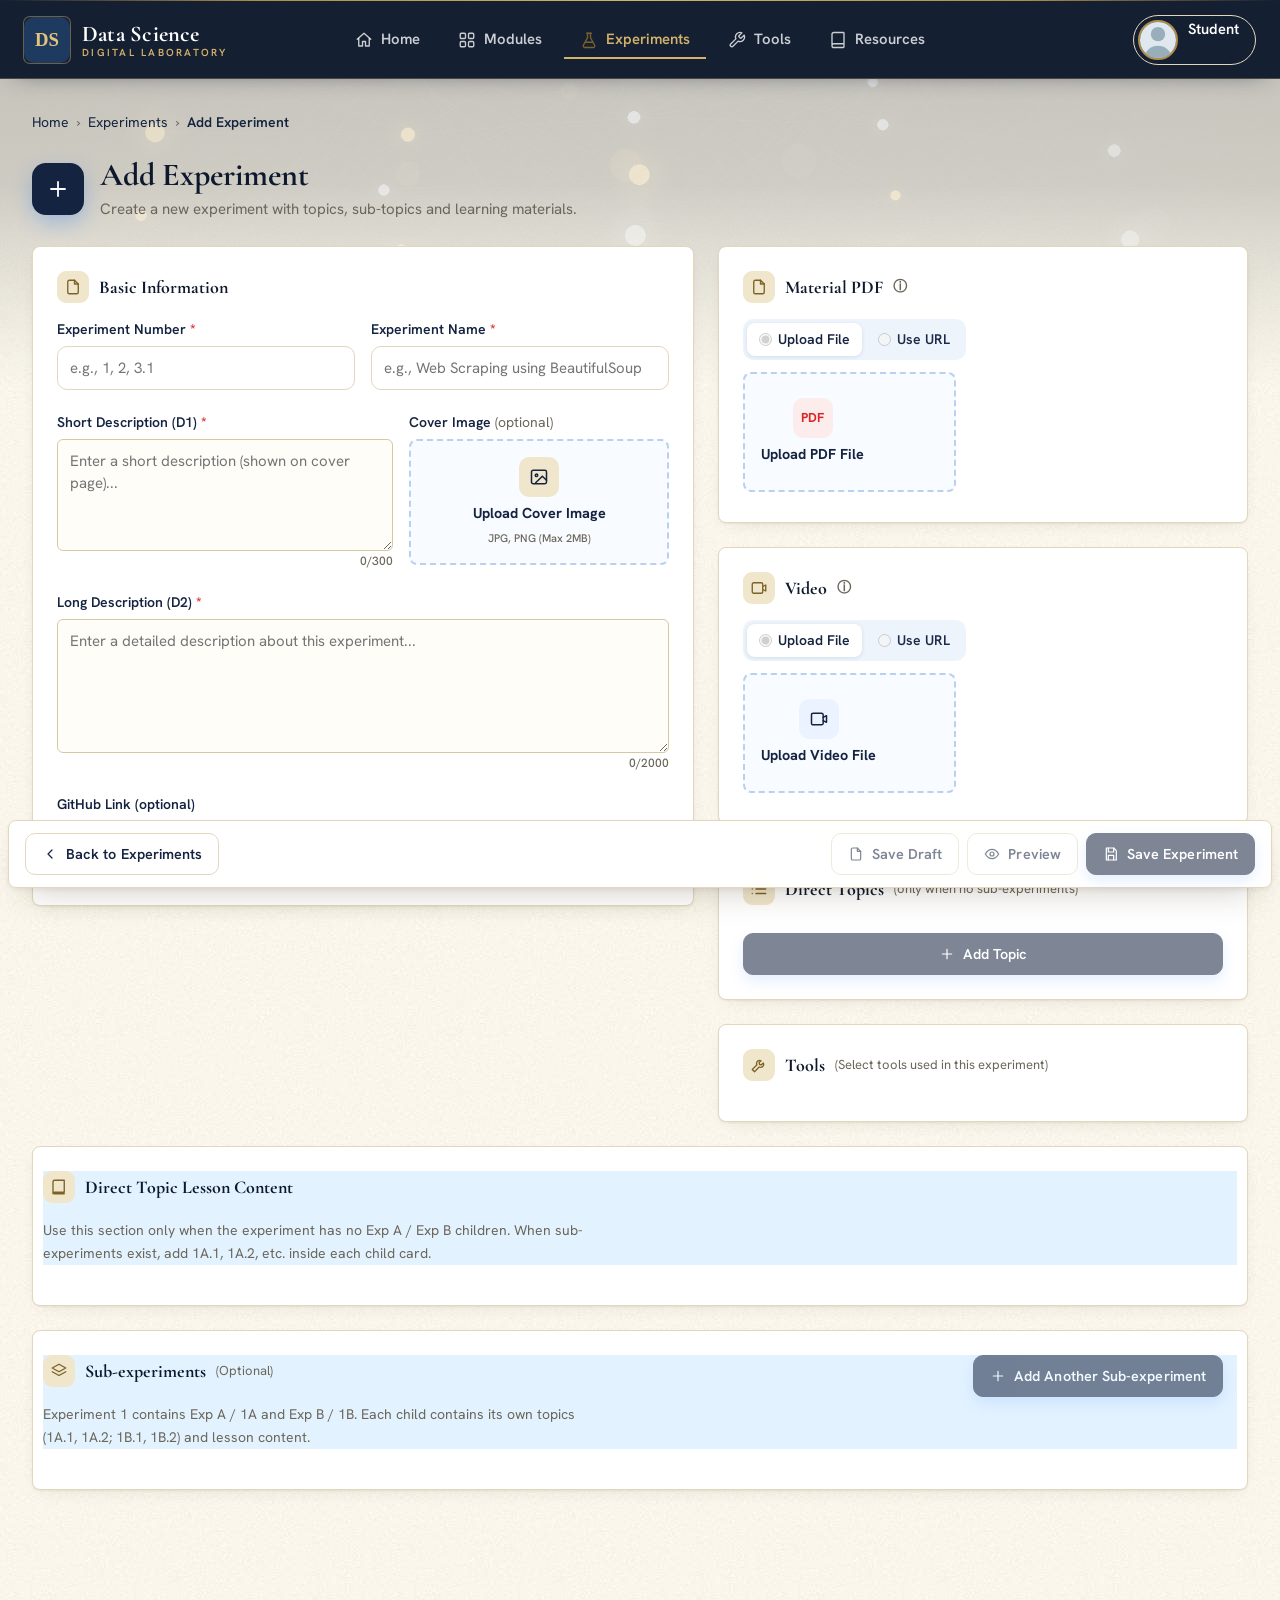
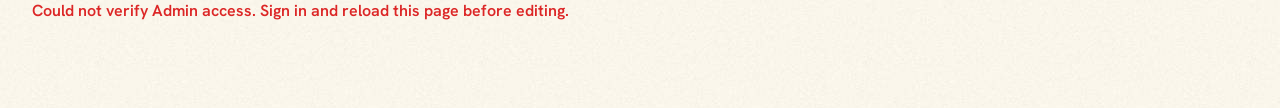
==== commit 21baf8b7: "Replace website with updated premium UI" ====
--- a/experiment-form.html
+++ b/experiment-form.html
@@ -5,8 +5,9 @@
   <meta name="theme-color" content="#071a35">
   <title>Add Experiment – Data Science Digital Laboratory</title>
   <link rel="preconnect" href="https://fonts.googleapis.com"><link rel="preconnect" href="https://fonts.gstatic.com" crossorigin>
-  <link href="https://fonts.googleapis.com/css2?family=Inter:wght@400;500;600;700;800&family=Manrope:wght@500;600;700;800&display=swap" rel="stylesheet">
-  <link rel="stylesheet" href="style.css"><link rel="stylesheet" href="header.css"><link rel="stylesheet" href="experiments-overhaul.css?v=20261018-recursive-topic-fix"><link rel="stylesheet" href="experiments-premium.css?v=20261018-premium-1"><link rel="stylesheet" href="experiment-form-premium.css?v=20261018-premium-1">
+  <link href="https://fonts.googleapis.com/css2?family=Inter:wght@400;500;600;700;800&family=Manrope:wght@500;600;700;800&family=Bricolage+Grotesque:opsz,wght@12..96,500..800&family=Cormorant+Garamond:wght@500;600;700&family=Hanken+Grotesk:wght@400;500;600;700&display=swap" rel="stylesheet">
+  <link rel="stylesheet" href="style.css"><link rel="stylesheet" href="header.css?v=20261021-header"><link rel="stylesheet" href="premium.css?v=20261017-premium"><link rel="stylesheet" href="experiments-overhaul.css?v=20261018-recursive-topic-fix"><link rel="stylesheet" href="experiments-premium.css?v=20261018-premium-1"><link rel="stylesheet" href="experiment-form-premium.css?v=20261021-header">
+  <link rel="stylesheet" href="classic.css?v=20261022-classic">
 </head>
 <body class="exp-form-page">
   <main class="ef-shell">
@@ -32,7 +33,7 @@
           <section class="ef-panel ef-resource-panel" data-resource="mainVideo"><h2 class="ef-panel-title"><span>▣</span> Video <i title="MP4/WebM up to 100 MB">ⓘ</i></h2><div class="ef-radio-row"><label><input type="radio" name="mainVideoMode" value="upload" checked> Upload File</label><label><input type="radio" name="mainVideoMode" value="url"> Use URL</label></div><div class="ef-resource-body"><label class="ef-upload" for="mainVideoFile"><span class="ef-upload-icon ef-video">▶</span><strong id="mainVideoLabel">Upload Video File</strong><small>MP4, WebM (Max 100MB)</small></label><input id="mainVideoFile" type="file" accept="video/mp4,video/webm" hidden><input class="ef-url-input" id="mainVideoUrl" type="url" placeholder="https://example.com/video.mp4" hidden></div><small class="ef-status" id="mainVideoStatus"></small></section>
           <div class="ef-rightbottom">
             <section class="ef-panel ef-topic-list-panel"><h2 class="ef-panel-title"><span>▣</span> Direct Topics <small>(only when no sub-experiments)</small></h2><div id="mainTopicsList" class="ef-topic-mini-list"></div><button type="button" class="ef-blue-button ef-wide" id="addMainTopic">＋ Add Topic</button><small data-error="topics"></small></section>
-            <section class="ef-panel ef-tools-panel"><h2 class="ef-panel-title"><span>🔧</span> Tools <small>(Select tools used in this experiment)</small></h2><div id="toolsGrid" class="ef-tools-grid"></div><label class="ef-field ef-other-tool" id="otherToolWrap" hidden><span>Other tool name</span><input id="otherTool" placeholder="Enter tool name"></label></section>
+            <section class="ef-panel ef-tools-panel"><h2 class="ef-panel-title"><span>🔧</span> Tools <small>(Select tools used in this experiment)</small></h2><div id="toolsGrid" class="ef-tools-grid"></div></section>
           </div>
         </div>
       </div>
@@ -43,5 +44,5 @@
     </form>
   </main>
   <div class="ef-preview-modal" id="formPreviewModal" hidden><button class="ef-preview-backdrop" type="button" data-preview-close aria-label="Close preview"></button><section class="ef-preview-box" role="dialog" aria-modal="true" aria-labelledby="formPreviewTitle"><button type="button" class="ef-preview-close" data-preview-close aria-label="Close">×</button><span class="ef-preview-tag">Experiment Preview</span><h2 id="formPreviewTitle"></h2><p id="formPreviewText"></p><div id="formPreviewTopics"></div><button type="button" class="ef-blue-button" data-preview-close>Return to editing</button></section></div>
-  <script src="shared.js?v=20261018-recursive-topic-fix"></script><script src="header.js"></script><script src="experiments-core.js?v=20261018-premium-1"></script><script src="experiment-form.js?v=20261018-recursive-topic-fix"></script><script src="experiment-form-ui.js?v=20261018-premium-1"></script>
-</body></html>
+  <script src="shared.js?v=20261018-recursive-topic-fix"></script><script src="header.js?v=20261021-header"></script><script src="experiments-core.js?v=20261018-premium-1"></script><script src="experiment-form.js?v=20261020-no-fake-topics"></script><script src="experiment-form-ui.js?v=20261018-premium-1"></script>
+</body></html>
--- a/header.css
+++ b/header.css
@@ -1,18 +1,35 @@
-
 /* =========================================================
-   DS Lab — common header + CLASSIC THEME TOKENS
+   DS Lab - common header
    Load after style.css on every page:
    <link rel="stylesheet" href="header.css">
 
    Colours, fonts and radii (the classic theme tokens) are defined in style.css.
+
+   Route classes (set by header.js, with a fallback in auth.js):
+     .dsl-header--home   Home page. Layout and Login position unchanged.
+     .dsl-header--inner  Every other page. Two-row profile: avatar + name, then Login / Viewer / Admin.
+   Controls are rendered by auth.js into .dsl-controls (one variant per route).
    ========================================================= */
-:root { --dsl-header-h: 78px; }
+
+:root {
+  --dsl-header-h: 78px;
+  --dsl-navy: #142a47;
+  --dsl-navy-hover: #0d1d33;
+  --dsl-muted: #66758a;
+}
+
+html.dsl-inner { --dsl-header-h: 78px; }
 
 /* ---------- Header bar ---------- */
 .dsl-header {
+  /* Profile geometry lives in tokens */
+  --dsl-avatar: 40px;
+  --dsl-profile-gap: 10px;
+
   position: sticky;
   top: 0;
   z-index: 40;
+  overflow: visible; /* the profile dropdown must never be clipped by the header */
   background: var(--surface);
   border-bottom: 1px solid var(--line);
   box-shadow: 0 2px 8px rgba(28, 39, 51, 0.07);
@@ -24,28 +41,33 @@
   background: var(--accent);
   border-bottom: 1px solid var(--gold, #a67c2e);
 }
+
+/* Three columns: the two outer columns are equal (1fr) so the centre column - the nav - stays centred
+   whatever the width of the brand or the profile. */
 .dsl-header__inner {
   display: grid;
   grid-template-columns: minmax(0, 1fr) auto minmax(0, 1fr);
   align-items: center;
   gap: 20px;
   max-width: 1320px;
-  height: calc(var(--dsl-header-h) - 5px);
+  height: calc(var(--dsl-header-h) - 5px); /* 4px accent stripe + 1px bottom border */
   margin: 0 auto;
   padding: 0 24px;
-}
-
-/* Left: logo + title */
-.dsl-brand { position: relative; display: flex; align-items: center; justify-self: start; min-width: 0; }
+  overflow: visible;
+}
+
+/* ---------- Left: logo + title ---------- */
+.dsl-brand { position: relative; display: flex; align-items: center; justify-self: start; min-width: 0; max-width: 100%; }
 .dsl-brand__link { display: flex; align-items: center; gap: 12px; min-width: 0; color: var(--ink); text-decoration: none; }
 .dsl-logo { width: 46px; height: 46px; flex-shrink: 0; border-radius: 6px; object-fit: contain; }
 .dsl-brand__text { display: grid; min-width: 0; line-height: 1.15; }
+.dsl-brand__text strong,
+.dsl-brand__text small { overflow: hidden; text-overflow: ellipsis; white-space: nowrap; }
 .dsl-brand__text strong {
   font-family: var(--font-head, "Playfair Display", Georgia, serif);
   font-size: 1.2rem;
   font-weight: 700;
   letter-spacing: 0.01em;
-  white-space: nowrap;
 }
 .dsl-brand__text small {
   color: var(--gold-dark, #7d5c1d);
@@ -53,7 +75,6 @@
   font-weight: 600;
   letter-spacing: 0.16em;
   text-transform: uppercase;
-  white-space: nowrap;
 }
 .dsl-logo-edit {
   position: absolute;
@@ -76,10 +97,13 @@
 .dsl-logo-edit:focus-visible { opacity: 1; }
 @media (hover: none) { .dsl-logo-edit { opacity: 0.85; } }
 
-/* Centre: navigation */
+/* ---------- Centre: navigation ---------- */
 .dsl-nav { display: flex; align-items: center; justify-content: center; gap: 4px; }
 .dsl-nav a {
   position: relative;
+  display: inline-flex;
+  align-items: center;
+  gap: 8px;
   padding: 9px 16px;
   border-radius: 2px;
   color: var(--ink);
@@ -90,6 +114,18 @@
   white-space: nowrap;
   transition: background 0.2s, color 0.2s;
 }
+/* Nav symbols: inline SVG, drawn in the link's own colour so hover and active states recolour them */
+.dsl-nav__icon {
+  width: 18px;
+  height: 18px;
+  flex-shrink: 0;
+  fill: none;
+  stroke: currentColor;
+  stroke-width: 1.8;
+  stroke-linecap: round;
+  stroke-linejoin: round;
+}
+.dsl-nav a.is-active .dsl-nav__icon { stroke: var(--gold-dark, #7d5c1d); }
 .dsl-nav a:hover { background: var(--accent-soft); color: var(--accent-dark); }
 .dsl-nav a.is-active { color: var(--accent-dark); }
 .dsl-nav a.is-active::after {
@@ -102,12 +138,18 @@
   background: var(--gold, #a67c2e);
 }
 
-/* Right: profile + hamburger */
-.dsl-right { display: flex; align-items: center; justify-self: end; gap: 10px; min-width: 0; }
+/* ---------- Right: profile + hamburger ---------- */
+.dsl-right { display: flex; align-items: center; justify-self: end; gap: 10px; min-width: 0; max-width: 100%; }
+
+/* .dsl-userarea is the positioning context for the dropdown */
+.dsl-userarea { position: relative; display: flex; flex-direction: column; align-items: flex-end; gap: 4px; min-width: 0; }
+.dsl-controls { display: flex; flex-wrap: wrap; align-items: center; min-width: 0; }
+.dsl-controls:empty { display: none; }
+
 .dsl-profile {
   display: flex;
   align-items: center;
-  gap: 10px;
+  gap: var(--dsl-profile-gap);
   max-width: 100%;
   padding: 4px 12px 4px 4px;
   border: 1px solid transparent;
@@ -115,21 +157,31 @@
   background: none;
   color: var(--ink);
   font: inherit;
+  text-align: left;
   cursor: pointer;
   transition: background 0.2s, border-color 0.2s;
 }
 .dsl-profile:hover { background: var(--accent-soft); border-color: var(--line); }
 .dsl-avatar {
-  width: 40px;
-  height: 40px;
+  width: var(--dsl-avatar);
+  height: var(--dsl-avatar);
   flex-shrink: 0;
   border: 2px solid var(--gold, #a67c2e);
   border-radius: 50%;
   background: var(--line);
   object-fit: cover;
 }
-.dsl-profile__name { font-size: 0.92rem; font-weight: 600; text-transform: capitalize; white-space: nowrap; }
-.dsl-header--home .dsl-profile { display: none; }
+.dsl-profile__name {
+  min-width: 0;
+  max-width: 18ch;
+  overflow: hidden;
+  text-overflow: ellipsis;
+  font-size: 0.92rem;
+  font-weight: 600;
+  text-transform: capitalize;
+  white-space: nowrap;
+}
+
 .dsl-burger {
   display: none;
   width: 40px;
@@ -151,6 +203,122 @@
   outline: 2px solid var(--gold, #a67c2e);
   outline-offset: 2px;
 }
+
+/* ---------- Home: unchanged. Profile stays hidden, the controls sit alone at the far right ---------- */
+.dsl-header--home .dsl-profile { display: none; }
+.dsl-header--home .dsl-menu { display: none !important; }
+
+/* ---------- Non-Home: one profile pill ----------
+   Avatar on the left spanning both rows; the name with the Login / Viewer / Admin control stacked to its right.
+   .dsl-profile is flattened (display: contents) so its avatar and name become cells of the pill's grid and the
+   second row lines up with the start of the name. The whole pill is the click target. */
+.dsl-header--inner .dsl-userarea {
+  display: grid;
+  grid-template-columns: auto minmax(0, 1fr);
+  align-items: center;
+  align-content: center;
+  column-gap: var(--dsl-profile-gap);
+  row-gap: 2px;
+  max-width: 100%;
+  padding: 4px 16px 4px 4px;
+  border: 1px solid var(--line);
+  border-radius: 28px;
+  transition: background 0.2s, border-color 0.2s;
+}
+.dsl-header--inner .dsl-profile { display: contents; }
+.dsl-header--inner .dsl-avatar { grid-column: 1; grid-row: 1 / span 2; }
+.dsl-header--inner .dsl-profile__name { grid-column: 2; grid-row: 1; align-self: end; line-height: 1.2; }
+.dsl-header--inner .dsl-controls { grid-column: 2; grid-row: 2; align-self: start; justify-self: start; margin: 0; }
+
+/* Signed-in users: the pill opens the menu. Guests: it is just an identity, with a Login button inside. */
+html:not([data-auth="guest"]) .dsl-header--inner .dsl-userarea { cursor: pointer; }
+html:not([data-auth="guest"]) .dsl-header--inner .dsl-userarea:hover { background: var(--accent-soft); }
+html[data-auth="guest"] .dsl-header--inner .dsl-profile { cursor: default; }
+
+/* Login link (guests) */
+.dsl-header--inner .dsl-controls a.dsl-account__login {
+  display: inline-flex;
+  align-items: center;
+  height: 24px;
+  margin: 0;
+  padding: 0 14px;
+  border: 1px solid var(--accent-dark);
+  border-radius: 999px;
+  background: var(--accent);
+  color: #fff;
+  font-size: 0.74rem;
+  font-weight: 700;
+  letter-spacing: 0.04em;
+  line-height: 1;
+  text-decoration: none;
+}
+.dsl-header--inner .dsl-controls a.dsl-account__login:hover { background: var(--accent-dark); }
+
+/* Role badge (signed-in users). A button, so keyboard and screen-reader users can open the menu too. */
+.dsl-role {
+  display: inline-flex;
+  align-items: center;
+  height: 24px;
+  margin: 0;
+  padding: 0 12px;
+  border: 1px solid transparent;
+  border-radius: 999px;
+  font: inherit;
+  font-size: 0.72rem;
+  font-weight: 700;
+  letter-spacing: 0.04em;
+  line-height: 1;
+  cursor: pointer;
+  transition: filter 0.2s;
+}
+.dsl-role:hover { filter: brightness(0.96); }
+.dsl-role--viewer { background: #e6ecf3; border-color: #c3cedb; color: #34465c; }
+.dsl-role--admin  { background: var(--brass, #c18a19); border-color: var(--gold, #a67c2e); color: #1b1405; }
+
+/* ---------- Profile dropdown (non-Home) ---------- */
+.dsl-menu {
+  position: absolute;
+  top: calc(100% + 8px);
+  right: 0;
+  z-index: 60;
+  box-sizing: border-box;
+  display: grid;
+  gap: 10px;
+  width: min(290px, calc(100vw - 24px));
+  padding: 14px 16px;
+  border: 1px solid var(--line);
+  border-radius: 16px;
+  background: #fff;
+  color: var(--dsl-navy);
+  box-shadow: 0 12px 32px rgba(20, 42, 71, 0.18);
+}
+.dsl-menu[hidden] { display: none; }
+.dsl-menu__who { display: grid; gap: 2px; min-width: 0; }
+.dsl-menu__label { margin: 0; color: var(--dsl-muted); font-size: 0.72rem; font-weight: 600; letter-spacing: 0.02em; }
+.dsl-menu__value { margin: 0; font-size: 0.95rem; font-weight: 600; line-height: 1.3; overflow-wrap: anywhere; }
+.dsl-menu__btn {
+  display: flex;
+  align-items: center;
+  justify-content: center;
+  width: 100%;
+  height: 40px;
+  padding: 0 14px;
+  border: 1px solid var(--dsl-navy);
+  border-radius: 10px;
+  background: #fff;
+  color: var(--dsl-navy);
+  font: inherit;
+  font-size: 0.9rem;
+  font-weight: 600;
+  cursor: pointer;
+  transition: background 0.2s, color 0.2s;
+}
+.dsl-menu__btn:hover { background: #eef2f7; }
+.dsl-menu__btn--primary { background: var(--dsl-navy); color: #fff; }
+.dsl-menu__btn--primary:hover { background: var(--dsl-navy-hover); }
+.dsl-menu__btn:disabled { opacity: 0.6; cursor: not-allowed; }
+.dsl-menu__msg { min-height: 0; margin: 0; color: var(--danger, #b3261e); font-size: 0.8rem; }
+.dsl-menu__msg:empty { display: none; }
 
 /* ---------- Logo dialog ---------- */
 .dsl-modal {
@@ -223,26 +391,40 @@
   .dsl-nav a.is-active::after { right: 10px; left: 10px; }
   .dsl-brand__text strong { font-size: 1.05rem; }
 }
-
-/* ---------- Mobile: hamburger menu ---------- */
-@media (max-width: 820px) {
-  :root { --dsl-header-h: 70px; }
-  .dsl-header__inner { grid-template-columns: minmax(0, 1fr) auto; }
-  .dsl-burger { display: inline-flex; align-items: center; justify-content: center; }
-
-  /* Photo only: the name is visually hidden but still read by screen readers */
-  .dsl-profile { gap: 0; padding: 2px; }
-  .dsl-profile__name {
+/* Tablet width: symbols only, so the five links never crowd the brand or the profile pill */
+@media (min-width: 821px) and (max-width: 1024px) {
+  .dsl-nav a { padding: 8px 12px; }
+  .dsl-nav__icon { width: 20px; height: 20px; }
+  .dsl-nav__label {
     position: absolute;
     width: 1px;
     height: 1px;
     margin: -1px;
-    padding: 0;
     overflow: hidden;
     clip: rect(0 0 0 0);
     white-space: nowrap;
-    border: 0;
   }
+  .dsl-header--inner .dsl-profile__name { max-width: 14ch; }
+  .dsl-header--inner .dsl-userarea { padding-right: 12px; }
+}
+
+/* ---------- Mobile: hamburger menu ---------- */
+@media (max-width: 820px) {
+  :root { --dsl-header-h: 70px; }
+  html.dsl-inner { --dsl-header-h: 78px; }
+
+  .dsl-header__inner { grid-template-columns: minmax(0, 1fr) auto; }
+  .dsl-burger { display: inline-flex; align-items: center; justify-content: center; }
+  .dsl-right { align-items: center; }
+
+  /* Two rows of profile controls can be taller than the fixed bar, so let it grow */
+  .dsl-header--inner .dsl-header__inner {
+    height: auto;
+    min-height: calc(var(--dsl-header-h) - 5px);
+    padding-top: 6px;
+    padding-bottom: 6px;
+  }
+
   .dsl-nav {
     position: absolute;
     top: 100%;
@@ -261,16 +443,36 @@
   .dsl-nav a { padding: 12px 14px; }
   .dsl-nav a.is-active { background: var(--accent-soft); }
   .dsl-nav a.is-active::after { display: none; }
-}
+
+  /* Anchor the dropdown to the viewport so it always fits on a narrow screen */
+  .dsl-menu {
+    position: fixed;
+    top: calc(var(--dsl-header-h) + 4px);
+    right: 12px;
+    width: min(290px, calc(100vw - 24px));
+  }
+}
+
+/* ---------- Small phones: the pill stays complete, only the brand subtitle gives way ---------- */
 @media (max-width: 560px) {
   .dsl-header__inner { padding: 0 12px; }
   .dsl-right { gap: 8px; }
-  .dsl-avatar { width: 38px; height: 38px; }
   .dsl-logo { width: 40px; height: 40px; }
   .dsl-brand__text strong { font-size: 1rem; }
   .dsl-brand__text small { font-size: 0.64rem; }
+
+  /* Smaller pill on phones, centred on the header row; photo, name and badge scale down together */
+  .dsl-header { --dsl-avatar: 32px; }
+  .dsl-header--inner .dsl-userarea { column-gap: 8px; row-gap: 1px; align-self: center; padding: 3px 10px 3px 3px; border-radius: 22px; }
+  .dsl-header--inner .dsl-avatar { border-width: 1.5px; }
+  .dsl-header--inner .dsl-profile__name { max-width: 10ch; font-size: 0.78rem; line-height: 1.15; }
+  /* Viewer / Admin / Login: smaller, and centred under the name */
+  .dsl-header--inner .dsl-controls { justify-self: center; }
+  .dsl-header--inner .dsl-role { height: 16px; padding: 0 8px; font-size: 0.58rem; letter-spacing: 0.03em; }
+  .dsl-header--inner .dsl-brand__text small { display: none; }
+  .dsl-header--inner .dsl-controls a.dsl-account__login { height: 16px; padding: 0 8px; font-size: 0.58rem; letter-spacing: 0.03em; }
 }
 
 @media (prefers-reduced-motion: reduce) {
-  .dsl-nav a, .dsl-profile, .dsl-logo-edit, .dsl-modal .btn { transition: none; }
+  .dsl-nav a, .dsl-profile, .dsl-logo-edit, .dsl-modal .btn, .dsl-role, .dsl-menu__btn { transition: none; }
 }
--- a/premium.css
+++ b/premium.css
@@ -0,0 +1,453 @@
+/* =========================================================
+   DS Lab — PREMIUM THEME
+   Loaded LAST on every page (after style.css, header.css and each page's own css).
+   It re-skins the site only: no layout logic, ids or scripts are touched.
+
+   Palette
+     Ink navy   #0a1a33   header, hero panels, code
+     Navy       #14305c   primary buttons, links
+     Porcelain  #f3f5f9   page background
+     Brass      #c79a3b   the one accent (active nav, badges, focus)
+     Teal       #1e8c87   data accent, used sparingly (stats, success)
+   Type
+     Headings   Bricolage Grotesque     Body  Hanken Grotesk
+   ========================================================= */
+
+:root {
+  --font-head: "Bricolage Grotesque", "Hanken Grotesk", system-ui, -apple-system, "Segoe UI", sans-serif;
+  --font-body: "Hanken Grotesk", system-ui, -apple-system, "Segoe UI", Roboto, sans-serif;
+
+  --ink-900: #0a1a33;
+  --ink-800: #0f2446;
+  --ink-700: #14305c;
+  --brass: #c79a3b;
+  --brass-soft: #f6ecd5;
+  --brass-deep: #8a6416;
+  --teal: #1e8c87;
+
+  --bg: #f3f5f9;
+  --surface: #ffffff;
+  --ink: #14213a;
+  --muted: #5b667a;
+  --line: #e1e6ef;
+  --accent: #14305c;
+  --accent-dark: #0a1a33;
+  --accent-soft: #eaf0f9;
+  --gold: #c79a3b;
+  --gold-dark: #8a6416;
+  --danger: #b3261e;
+  --radius: 12px;
+  --shadow: 0 1px 2px rgba(10, 26, 51, .05), 0 8px 24px -12px rgba(10, 26, 51, .14);
+  --shadow-lift: 0 2px 4px rgba(10, 26, 51, .06), 0 22px 44px -16px rgba(10, 26, 51, .26);
+
+  /* experiments.css tokens */
+  --e-navy: #14305c; --e-navy-d: #0a1a33; --e-soft: #eaf0f9; --e-gold: #c79a3b;
+  --e-line: #e1e6ef; --e-card: #ffffff; --e-muted: #5b667a; --e-shadow: var(--shadow);
+  --d2-accent: #14305c; --d2-accent-dark: #0a1a33; --d2-accent-soft: #eaf0f9;
+  --d2-line: #e1e6ef; --d2-surface: #ffffff; --d2-ink: #14213a; --d2-muted: #5b667a;
+  /* modules.css tokens */
+  --m-navy: #14305c; --m-navy-d: #0a1a33; --m-gold: #e0b45a; --m-gold-d: #c79a3b;
+  --m-page: #f3f5f9; --m-white: #ffffff; --m-ink: #14213a; --m-muted: #5b667a;
+  --m-line: #e1e6ef; --m-soft: #eaf0f9; --m-head: var(--font-head); --m-body: var(--font-body);
+  --m-shadow: var(--shadow); --m-radius: 14px;
+  --dsl-header-h: 72px;
+}
+
+html { scroll-behavior: smooth; }
+body,
+body.exp-page, body.exp-detail, body.modules-page, body.home-page {
+  font-family: var(--font-body);
+  color: var(--ink);
+  background:
+    radial-gradient(1200px 420px at 50% -120px, rgba(20, 48, 92, .09), transparent 70%),
+    var(--bg);
+  -webkit-font-smoothing: antialiased;
+  text-rendering: optimizeLegibility;
+}
+h1, h2, h3, h4,
+.modules-page h1, .modules-page h2, .modules-page h3 {
+  font-family: var(--font-head);
+  letter-spacing: -.015em;
+}
+::selection { background: rgba(199, 154, 59, .35); }
+:focus-visible { outline: 3px solid rgba(199, 154, 59, .85); outline-offset: 2px; }
+
+/* ---------- Header ---------- */
+.dsl-header {
+  background: rgba(10, 26, 51, .94);
+  -webkit-backdrop-filter: saturate(160%) blur(14px);
+  backdrop-filter: saturate(160%) blur(14px);
+  border-bottom: 1px solid rgba(255, 255, 255, .07);
+  box-shadow: 0 10px 30px -18px rgba(10, 26, 51, .6);
+}
+.dsl-header::before { height: 2px; background: linear-gradient(90deg, transparent, var(--brass) 18%, #e7c778 50%, var(--brass) 82%, transparent); border: 0; }
+.dsl-header__inner { height: calc(var(--dsl-header-h) - 2px); max-width: 1360px; }
+.dsl-brand__link { color: #fff; }
+.dsl-logo { border-radius: 10px; box-shadow: 0 0 0 1px rgba(255, 255, 255, .14); }
+.dsl-brand__text strong { font-family: var(--font-head); font-size: 1.18rem; font-weight: 700; letter-spacing: -.01em; color: #fff; }
+.dsl-brand__text small { color: #e0b45a; font-size: .66rem; letter-spacing: .2em; font-weight: 600; }
+.dsl-logo-edit { background: #fff; border-color: transparent; }
+.dsl-nav { gap: 2px; padding: 4px; border-radius: 999px; background: rgba(255, 255, 255, .06); box-shadow: inset 0 0 0 1px rgba(255, 255, 255, .06); }
+.dsl-nav a { padding: 8px 18px; border-radius: 999px; color: rgba(255, 255, 255, .74); font-size: .92rem; font-weight: 600; letter-spacing: 0; }
+.dsl-nav a:hover { background: rgba(255, 255, 255, .1); color: #fff; }
+.dsl-nav a.is-active { background: #fff; color: var(--ink-900); box-shadow: 0 4px 14px -4px rgba(0, 0, 0, .4); }
+.dsl-nav a.is-active::after { display: none; }
+.dsl-profile { color: #fff; }
+.dsl-profile:hover { background: rgba(255, 255, 255, .09); border-color: rgba(255, 255, 255, .14); }
+.dsl-avatar { border: 2px solid var(--brass); background: #1b2f52; }
+.dsl-profile__name { font-weight: 600; }
+.dsl-burger { background: rgba(255, 255, 255, .08); border-color: rgba(255, 255, 255, .18); color: #fff; border-radius: 10px; }
+.dsl-burger:hover { background: rgba(255, 255, 255, .16); }
+.dsl-header .dsl-account__btn { border-color: rgba(255, 255, 255, .22); background: transparent; color: #fff; font-family: var(--font-body); transition: background .2s; }
+.dsl-header .dsl-account__btn:hover { background: rgba(255, 255, 255, .12); }
+.dsl-header .dsl-account__badge { background: rgba(255, 255, 255, .16); color: #fff; }
+html[data-role="admin"] .dsl-header .dsl-account__badge { background: var(--brass); color: var(--ink-900); }
+.dsl-header .dsl-account__menu { border-color: var(--line); border-radius: 14px; background: #fff; box-shadow: var(--shadow-lift); }
+.dsl-header .dsl-account__who { color: var(--muted); }
+.dsl-header .dsl-account__name { color: var(--ink-900); font-family: var(--font-head); }
+.dsl-header .dsl-account__menu button { border-color: var(--line); color: var(--ink-900); border-radius: 10px; font-family: var(--font-body); }
+.dsl-header .dsl-account__menu button:hover { background: var(--accent-soft); }
+.dsl-header .dsl-account__menu button.is-primary { background: var(--ink-900); border-color: var(--ink-900); color: #fff; }
+.dsl-header .dsl-account__menu button.is-primary:hover { background: var(--ink-700); }
+
+@media (max-width: 900px) {
+  .dsl-nav { border-radius: 16px; background: var(--ink-900); box-shadow: 0 20px 40px -12px rgba(0, 0, 0, .5); }
+  .dsl-nav a { border-radius: 12px; }
+}
+
+/* ---------- Buttons ---------- */
+.btn, .mbtn {
+  border-radius: 10px;
+  font-family: var(--font-body);
+  font-weight: 650;
+  letter-spacing: 0;
+  transition: transform .18s ease, box-shadow .18s ease, background .18s ease, border-color .18s ease, color .18s ease;
+}
+.btn--primary, .mbtn--primary {
+  background: linear-gradient(180deg, #1b3d70, var(--ink-700));
+  border: 1px solid var(--ink-900);
+  color: #fff;
+  box-shadow: 0 1px 0 rgba(255, 255, 255, .14) inset, 0 8px 18px -10px rgba(10, 26, 51, .7);
+}
+.btn--primary:hover, .mbtn--primary:hover { background: linear-gradient(180deg, #234a85, #17376a); transform: translateY(-1px); box-shadow: 0 1px 0 rgba(255, 255, 255, .16) inset, 0 12px 22px -10px rgba(10, 26, 51, .75); }
+.btn--primary:active, .mbtn--primary:active { transform: translateY(0); }
+.btn--ghost, .mbtn--ghost { background: #fff; border: 1px solid var(--line); color: var(--ink-800); }
+.btn--ghost:hover, .mbtn--ghost:hover { background: var(--accent-soft); border-color: #c9d4e6; }
+.mbtn--gold { background: linear-gradient(180deg, #e7c26a, var(--brass)); color: var(--ink-900); border: 1px solid #b88a2c; box-shadow: 0 8px 18px -10px rgba(138, 100, 22, .8); }
+.mbtn--gold:hover { background: linear-gradient(180deg, #ecca7c, #d2a443); transform: translateY(-1px); }
+.btn:disabled, .mbtn:disabled { opacity: .55; transform: none; box-shadow: none; }
+
+/* ---------- Form fields and modals ---------- */
+.modal__backdrop { background: rgba(7, 16, 34, .62); -webkit-backdrop-filter: blur(4px); backdrop-filter: blur(4px); }
+.modal__panel { border: 1px solid var(--line); border-radius: 18px; background: #fff; box-shadow: 0 30px 80px -20px rgba(7, 16, 34, .6); }
+.modal__panel h2 { font-family: var(--font-head); color: var(--ink-900); }
+.field > span, .module-field > span, .lfield span { color: var(--ink-800); font-weight: 650; }
+.field input[type="text"], .field input[type="url"], .field input[type="search"], .field textarea,
+.module-field input:not([type="checkbox"]), .module-field textarea, .search {
+  border: 1px solid #d5dcea; border-radius: 10px; background: #fbfcfe; color: var(--ink); font-family: var(--font-body);
+  transition: border-color .15s, box-shadow .15s, background .15s;
+}
+.field input:focus, .field textarea:focus, .module-field input:focus, .module-field textarea:focus, .search:focus {
+  outline: none; border-color: var(--brass); background: #fff; box-shadow: 0 0 0 4px rgba(199, 154, 59, .2);
+}
+.upload { border: 1.5px dashed #c5cee0; border-radius: 12px; background: #fbfcfe; }
+.upload { display: grid; place-items: center; width: 100%; }
+.upload:not(:has(img:not([hidden]))) { min-height: 0; height: 120px; }
+.upload:hover { border-color: var(--brass); background: var(--brass-soft); }
+.toast { border-radius: 12px; background: var(--ink-900); color: #fff; box-shadow: var(--shadow-lift); }
+.toast--error { background: var(--danger); }
+
+/* ---------- Three-dot menus ---------- */
+.menu__toggle, .card-menu__toggle, .home-card__menu-trigger {
+  border: 1px solid rgba(10, 26, 51, .1); border-radius: 50%; background: rgba(255, 255, 255, .94); color: var(--ink-900);
+  box-shadow: 0 4px 12px -4px rgba(10, 26, 51, .35); transition: background .15s, transform .15s;
+}
+.menu__toggle:hover, .card-menu__toggle:hover, .home-card__menu-trigger:hover { background: #fff; transform: scale(1.06); }
+.menu__list, .card-menu__items, .home-card__dropdown {
+  border: 1px solid var(--line); border-radius: 12px; background: #fff; box-shadow: var(--shadow-lift); overflow: hidden;
+}
+.menu__item:hover, .card-menu__items button:hover, .home-card__dropdown button:hover { background: var(--accent-soft); }
+
+/* ======================================================
+   HOME
+   ====================================================== */
+.home-main--dash { width: min(1360px, 100%); gap: 22px; padding-top: 24px; }
+
+.home-main--dash .home-intro {
+  grid-template-columns: minmax(0, 1fr) minmax(300px, 440px);
+  min-height: 280px;
+  padding: 40px 48px;
+  gap: 40px;
+  border: 0;
+  border-radius: 24px;
+  color: #fff;
+  text-align: left;
+  background:
+    radial-gradient(520px 320px at 88% 0%, rgba(199, 154, 59, .22), transparent 70%),
+    radial-gradient(640px 360px at 0% 110%, rgba(30, 140, 135, .22), transparent 70%),
+    linear-gradient(135deg, #0f2446 0%, #0a1a33 55%, #08142a 100%);
+  box-shadow: var(--shadow-lift);
+}
+.home-main--dash .home-intro::before {
+  content: ""; position: absolute; inset: 0; z-index: -1; pointer-events: none;
+  background-image: radial-gradient(rgba(255, 255, 255, .13) 1px, transparent 1.3px);
+  background-size: 26px 26px;
+  -webkit-mask-image: linear-gradient(100deg, #000 0%, transparent 62%);
+  mask-image: linear-gradient(100deg, #000 0%, transparent 62%);
+}
+.home-intro__text { text-align: left; }
+.home-intro__title { color: #fff; font-family: var(--font-head); font-weight: 800; letter-spacing: -.035em; line-height: .95; font-size: clamp(2.8rem, 6.4vw, 5.6rem); text-transform: none; }
+.home-intro__subtitle { justify-content: flex-start; margin-top: 14px; color: #e0b45a; font-family: var(--font-head); font-style: normal; font-weight: 500; letter-spacing: -.01em; font-size: clamp(1.3rem, 2.6vw, 2.1rem); }
+.home-intro__subtitle::before { display: none; }
+.home-intro__subtitle::after { width: clamp(40px, 8vw, 110px); height: 1px; background: linear-gradient(90deg, #e0b45a, transparent); }
+.home-main--dash .home-intro .home-eyebrow { margin-top: 22px; color: rgba(255, 255, 255, .6); font-size: .9rem; letter-spacing: .02em; text-transform: none; font-weight: 600; }
+.home-main--dash .home-intro .home-lead { max-width: 520px; margin: 10px 0 0; color: rgba(255, 255, 255, .8); font-size: 1.06rem; line-height: 1.65; text-align: left; }
+
+.home-main--dash .home-profile {
+  max-width: 440px; justify-self: end; border: 1px solid rgba(255, 255, 255, .5); border-radius: 20px;
+  background: rgba(255, 255, 255, .96); box-shadow: 0 30px 60px -20px rgba(0, 0, 0, .6), 0 0 0 6px rgba(255, 255, 255, .06);
+}
+.home-profile .hero__heading { color: var(--brass-deep); font-family: var(--font-body); font-size: .8rem; letter-spacing: .02em; text-transform: none; font-weight: 700; }
+.home-profile .id-card__photo { border: 2px solid #fff; border-radius: 14px; box-shadow: 0 0 0 1px var(--line), 0 10px 20px -10px rgba(10, 26, 51, .5); }
+.home-profile .id-card__details dt { color: var(--muted); }
+.home-profile .id-card__details dd { color: var(--ink-900); font-family: var(--font-body); }
+.home-profile .id-card__edit { border-color: var(--line); background: #fff; transition: background .15s, border-color .15s, transform .15s; }
+.home-profile .id-card__edit:hover { border-color: var(--brass); background: var(--brass-soft); transform: rotate(-8deg); }
+
+.home-quote { display: none; }
+
+/* stats */
+.home-stats { border: 0; border-radius: 20px; background: #fff; box-shadow: var(--shadow); overflow: hidden; }
+.home-stat { border-color: var(--line); padding-block: 22px; transition: background .2s; }
+.home-stat:hover { background: #fafbfd; }
+.home-stat__icon { background: var(--accent-soft) !important; color: var(--ink-700) !important; border-radius: 14px; width: 52px; height: 52px; }
+.home-stat--orange .home-stat__icon { background: var(--brass-soft) !important; color: var(--brass-deep) !important; }
+.home-stat--green .home-stat__icon { background: #e3f3f1 !important; color: var(--teal) !important; }
+.home-stat--purple .home-stat__icon { background: #ecebf6 !important; color: #4a4a8a !important; }
+.home-stat__num { font-family: var(--font-head); font-weight: 800; font-size: 2.6rem; letter-spacing: -.04em; color: var(--ink-900); }
+.home-stat__label { color: var(--muted); font-weight: 600; font-size: .9rem; line-height: 1.3; }
+
+/* section title + cards */
+.home-main--dash .home-section-title { font-family: var(--font-head); font-size: 1.7rem; font-weight: 700; letter-spacing: -.025em; color: var(--ink-900); }
+.home-main--dash .home-card {
+  border: 1px solid var(--line); border-radius: 20px; background: #fff; overflow: hidden;
+  box-shadow: var(--shadow); transition: transform .25s ease, box-shadow .25s ease, border-color .25s;
+}
+.home-main--dash .home-card:hover { transform: translateY(-4px); box-shadow: var(--shadow-lift); border-color: #d3dbea; }
+.home-main--dash .home-card__cover { border-bottom: 2px solid var(--brass); background: linear-gradient(130deg, #17356a, #0a1a33); }
+.home-main--dash .home-card__cover--experiments { background: linear-gradient(130deg, #14585d, #082a30); }
+.home-main--dash .home-card__cover--tools { background: linear-gradient(130deg, #4a2a63, #1d0f33); }
+.home-main--dash .home-card__cover--resources { background: linear-gradient(130deg, #7a5114, #33210a); }
+.home-main--dash .home-card__number { border-color: rgba(255, 255, 255, .5); background: rgba(255, 255, 255, .1); color: #fff; font-family: var(--font-head); }
+.home-main--dash .home-card__cover-copy span { letter-spacing: .02em; text-transform: none; font-size: .78rem; font-weight: 600; color: rgba(255, 255, 255, .72); }
+.home-main--dash .home-card__cover-copy { padding-right: 34px; min-width: 0; }
+.home-main--dash .home-card__cover-copy strong { font-family: var(--font-head); font-weight: 700; letter-spacing: -.02em; font-size: 1.2rem; overflow-wrap: anywhere; }
+.home-main--dash .home-card__body h2 { font-family: var(--font-head); }
+.home-main--dash .home-card__body .home-card__count { color: var(--ink-900); font-family: var(--font-head); font-weight: 700; }
+.home-main--dash .home-card__body > p { color: var(--muted); }
+.home-main--dash .home-card__link {
+  border: 1px solid var(--ink-900); border-radius: 10px; background: var(--ink-900); color: #fff; font-family: var(--font-body); font-weight: 650;
+  transition: background .2s, transform .2s, box-shadow .2s;
+}
+.home-main--dash .home-card__link:hover { background: var(--ink-700); transform: translateY(-1px); box-shadow: 0 10px 20px -10px rgba(10, 26, 51, .7); text-decoration: none; }
+.home-main--dash .home-card__menu-trigger { top: 0; }
+
+.home-quick { border: 1px solid var(--line); border-radius: 20px; background: #fff; box-shadow: var(--shadow); }
+.home-quick__head h3 { font-family: var(--font-head); color: var(--ink-900); }
+.home-quick__go { background: var(--ink-900); }
+.home-quick__row { border-color: var(--line); border-radius: 12px; transition: background .15s, transform .15s; }
+.home-quick__row:hover { background: var(--accent-soft); }
+.home-quick__row:hover .home-quick__chev { transform: translateX(3px); }
+.home-quick__chev { transition: transform .15s; }
+.home-quick__text { font-weight: 650; color: var(--ink-900); }
+.home-quick__icon { border-radius: 12px; }
+.home-quick__icon--blue { background: var(--ink-700); color: #fff; }
+.home-quick__icon--orange { background: var(--brass-soft); color: var(--brass-deep); }
+.home-quick__icon--green { background: #e3f3f1; color: var(--teal); }
+.home-quick__icon--purple { background: #ecebf6; color: #4a4a8a; }
+
+.home-panel { border: 1px solid var(--line); border-radius: 20px; background: #fff; box-shadow: var(--shadow); }
+.home-panel__head h3 { font-family: var(--font-head); color: var(--ink-900); font-size: 1.25rem; }
+.home-panel__head a { color: var(--ink-700); font-weight: 650; }
+.home-panel__head a:hover { color: var(--brass-deep); }
+.home-mini, .home-tool { border: 1px solid var(--line); border-radius: 14px; background: #fff; transition: transform .2s, box-shadow .2s, border-color .2s; }
+.home-mini:hover, .home-tool:hover { transform: translateY(-3px); box-shadow: var(--shadow-lift); border-color: #cfd8e8; }
+.home-mini strong, .home-tool strong { font-family: var(--font-head); color: var(--ink-900); }
+.home-tool__logo, .home-tool__logo--blank { background: var(--accent-soft); color: var(--ink-700); border-radius: 12px; font-family: var(--font-head); }
+.home-tool__cat, .home-mini__badge { color: var(--brass-deep); }
+
+/* ======================================================
+   EXPERIMENTS LIST
+   ====================================================== */
+.exp-hero { border: 0; max-width: 1240px; }
+.exp-hero__inner { position: relative; overflow: hidden; border-radius: 24px; padding: 44px 52px; min-height: 0; border: 0;
+  background-color: #0a1a33; background-image:
+    radial-gradient(480px 300px at 92% -10%, rgba(199, 154, 59, .25), transparent 70%),
+    radial-gradient(520px 300px at 0% 120%, rgba(30, 140, 135, .2), transparent 70%),
+    linear-gradient(135deg, #0f2446, #0a1a33 60%, #08142a);
+  box-shadow: var(--shadow-lift);
+}
+.exp-hero__inner::after { display: none; }
+.exp-hero__inner::before { content: ""; position: absolute; inset: 0; pointer-events: none;
+  background-image: radial-gradient(rgba(255, 255, 255, .12) 1px, transparent 1.3px); background-size: 26px 26px;
+  -webkit-mask-image: linear-gradient(100deg, #000, transparent 65%); mask-image: linear-gradient(100deg, #000, transparent 65%); }
+.exp-hero__text { position: relative; }
+.exp-hero__title { color: #fff; font-family: var(--font-head); font-weight: 800; letter-spacing: -.03em; line-height: 1.02; }
+.exp-hero__title span { color: #e0b45a; font-weight: 500; font-size: .66em; }
+.exp-hero__sub { color: rgba(255, 255, 255, .78); }
+.exp-hero__art { display: none; }
+.exp-toolbar { border: 1px solid var(--line); border-radius: 16px; background: #fff; box-shadow: var(--shadow); }
+.exp-search .search { border-radius: 12px; }
+.exp-count { border: 1px solid var(--line); border-radius: 12px; background: var(--brass-soft); color: var(--brass-deep); font-weight: 650; }
+.exp-card { border: 1px solid var(--line); border-top: 3px solid var(--ink-900); border-radius: 18px; background: #fff; box-shadow: var(--shadow); transition: transform .25s, box-shadow .25s; }
+.exp-card:hover { transform: translateY(-4px); box-shadow: var(--shadow-lift); }
+.exp-card__cover { border-radius: 14px; }
+.exp-card__badge { background: var(--ink-900); color: #fff; font-family: var(--font-head); }
+.exp-card__number { background: none; color: var(--muted); font-weight: 600; }
+.exp-card__title, .exp-card__title a { font-family: var(--font-head); color: var(--ink-900); letter-spacing: -.02em; }
+.exp-card__desc { color: var(--muted); }
+.exp-card__readmore { border-radius: 10px; background: var(--ink-900); color: #fff; font-weight: 650; transition: background .2s, transform .2s; }
+.exp-card__readmore:hover { background: var(--ink-700); transform: translateY(-1px); }
+.exp-card .sub-btn, .sub-btn { border: 1px solid #cfd8e8; border-radius: 10px; background: #fff; color: var(--ink-800); font-weight: 650; box-shadow: none; }
+.exp-card .sub-btn:hover, .sub-btn:hover { background: var(--accent-soft); border-color: var(--ink-700); }
+.exp-card .sub-btn--done, .sub-btn--done { border-bottom: 2px solid var(--brass); }
+.empty { border: 1.5px dashed #c5cee0; border-radius: 20px; background: #fff; }
+.empty__title { font-family: var(--font-head); color: var(--ink-900); }
+
+/* ======================================================
+   EXPERIMENT DETAIL
+   ====================================================== */
+.exp-back { border: 1px solid var(--line); border-radius: 10px; background: #fff; color: var(--ink-800); font-weight: 650; box-shadow: var(--shadow); transition: background .15s, transform .15s; }
+.exp-back:hover { background: var(--accent-soft); transform: translateX(-2px); }
+.exp-info { border: 1px solid var(--line); border-top: 3px solid var(--brass); border-radius: 20px; background: #fff; box-shadow: var(--shadow); }
+.exp-info__label { color: var(--brass-deep); font-weight: 650; }
+.exp-info__title { font-family: var(--font-head); color: var(--ink-900); letter-spacing: -.03em; }
+.exp-media__img, .exp-media { border-radius: 14px; }
+.exp-github__btn { border-radius: 12px; background: var(--ink-900); font-weight: 650; }
+.exp-github__btn:hover { background: var(--ink-700); }
+.exp-panel { border: 1px solid var(--line); border-radius: 20px; background: #fff; box-shadow: var(--shadow); }
+.exp-bar { border-radius: 20px 20px 0 0; }
+.exp-bar { border-bottom: 1px solid var(--line); background: #fafbfd; }
+.exp-tab { color: var(--muted); font-weight: 650; }
+.exp-tab:hover { color: var(--ink-900); }
+.exp-tab.is-active { color: var(--ink-900); border-bottom-color: var(--brass); }
+.exp-pdf { border-radius: 10px; background: var(--ink-900); color: #fff; font-weight: 650; }
+.exp-pdf:hover { background: var(--ink-700); }
+.exp-section__title { font-family: var(--font-head); color: var(--ink-900); letter-spacing: -.02em; }
+.exp-section__title::before { background: var(--brass); border-radius: 4px; }
+.exp-panel .d2-heading { font-family: var(--font-head); color: var(--ink-900); }
+.exp-panel .d2-marker { background: var(--brass); }
+.exp-panel .code-block, .code-block { border-radius: 14px; background: #0a1a33; box-shadow: 0 18px 36px -20px rgba(10, 26, 51, .7); }
+.exp-panel .code-block__bar, .code-block__bar { background: #10264a; }
+.exp-tool, .exp-material, .exp-row { border: 1px solid var(--line); border-radius: 14px; background: #fff; transition: transform .2s, box-shadow .2s, border-color .2s; }
+.exp-tool:hover, .exp-material:hover, .exp-row:hover { transform: translateY(-2px); box-shadow: var(--shadow); border-color: #cfd8e8; }
+.exp-tool__icon { background: var(--accent-soft); border-color: var(--brass); color: var(--ink-700); }
+.exp-material__kind, .exp-row__badge { background: var(--ink-900); color: #fff; border-radius: 10px; }
+.exp-pager__link { border: 1px solid var(--line); border-radius: 14px; background: #fff; }
+.exp-pager__link:hover { background: var(--accent-soft); }
+
+/* ======================================================
+   MODULES
+   ====================================================== */
+.msb { border: 1px solid var(--line); border-radius: 20px; background: #fff; box-shadow: var(--shadow); overflow: hidden; }
+.msb__toggle { background: linear-gradient(135deg, #14305c, #0a1a33); color: #fff; }
+.msb__toggle span { font-family: var(--font-head); letter-spacing: .01em; text-transform: none; }
+.msb__search input { border-radius: 12px; }
+.msb__badge { background: var(--ink-900); color: #fff; font-family: var(--font-head); }
+.msb__module.is-current .msb__badge { background: var(--brass); color: var(--ink-900); }
+.msb__link[aria-current="page"], .msb__link:hover { background: var(--accent-soft); }
+.msb__title { font-family: var(--font-head); color: var(--ink-900); }
+.msb__topic-link.is-current { color: var(--ink-900); background: var(--brass-soft); }
+
+.mhero {
+  position: relative; overflow: hidden; border-radius: 24px; border: 0; padding: 40px 44px;
+  background:
+    radial-gradient(420px 260px at 94% -10%, rgba(199, 154, 59, .26), transparent 70%),
+    linear-gradient(135deg, #0f2446, #0a1a33 62%, #08142a);
+  box-shadow: var(--shadow-lift);
+}
+.mhero::before { content: ""; position: absolute; inset: 0; pointer-events: none;
+  background-image: radial-gradient(rgba(255, 255, 255, .12) 1px, transparent 1.3px); background-size: 26px 26px;
+  -webkit-mask-image: linear-gradient(100deg, #000, transparent 65%); mask-image: linear-gradient(100deg, #000, transparent 65%); }
+.mhero > * { position: relative; }
+.mhero h1 { color: #fff; font-family: var(--font-head); font-weight: 800; letter-spacing: -.03em; }
+.meyebrow { color: #e0b45a; letter-spacing: .02em; text-transform: none; font-weight: 650; font-size: .88rem; }
+.mhero__sub { color: rgba(255, 255, 255, .78); }
+.mhero__motto { color: rgba(224, 180, 90, .9); font-family: var(--font-head); font-style: normal; }
+.mcard { border: 1px solid var(--line); border-radius: 20px; background: #fff; box-shadow: var(--shadow); overflow: hidden; transition: transform .25s, box-shadow .25s; }
+.mcard:hover { transform: translateY(-4px); box-shadow: var(--shadow-lift); }
+.mcard__badge { background: var(--brass); color: var(--ink-900); letter-spacing: .02em; text-transform: none; font-family: var(--font-body); font-weight: 700; }
+.mcard__title, .mcard__title a { font-family: var(--font-head); color: var(--ink-900); letter-spacing: -.02em; }
+.mcard__pill { background: var(--accent-soft); color: var(--ink-700); }
+.mcard__desc { color: var(--muted); }
+.mcard__more, .mdhero__badge { background: var(--ink-900); color: #fff; }
+.mcard__more:hover { background: var(--ink-700); }
+.mcrumbs a { color: var(--ink-700); font-weight: 650; }
+.mdhero, .mpanel, .mres, .mabout, .mtopic { border-radius: 20px; }
+.mdhero, .mpanel, .mres { border: 1px solid var(--line); background: #fff; box-shadow: var(--shadow); }
+.mdhero h1 { font-family: var(--font-head); color: var(--ink-900); letter-spacing: -.03em; }
+.mpanel__title, .mres__titles h2, .mabout__learn h3 { font-family: var(--font-head); color: var(--ink-900); letter-spacing: -.02em; }
+.mpanel__title svg { color: var(--brass); }
+.mtopic { border: 1px solid var(--line); background: #fff; transition: transform .2s, box-shadow .2s, border-color .2s; }
+.mtopic:hover { transform: translateY(-2px); box-shadow: var(--shadow); border-color: #cfd8e8; }
+.mtopic__badge { background: var(--accent-soft); color: var(--ink-800); font-family: var(--font-head); }
+.mtopic__title { font-family: var(--font-head); color: var(--ink-900); }
+.mtopic__go { background: var(--ink-900); color: #fff; }
+.mchipbtn { border-radius: 999px; }
+.mpager__link { border: 1px solid var(--line); border-radius: 16px; background: #fff; }
+.mpager__link:hover { background: var(--accent-soft); border-color: #cfd8e8; }
+.module-create > summary { border-radius: 12px; }
+.module-form { border: 1px solid var(--line); border-radius: 20px; background: #fff; box-shadow: var(--shadow-lift); }
+.module-topic { border: 1px solid var(--line); border-radius: 14px; background: #fbfcfe; }
+.module-topic__number { background: var(--ink-900); color: #fff; }
+
+/* ======================================================
+   TOOLS + RESOURCES (library.css)
+   ====================================================== */
+.library-main { max-width: 1240px; }
+.module-intro { padding: 40px 44px; margin-bottom: 20px; border: 0; border-radius: 24px; position: relative; overflow: hidden;
+  background:
+    radial-gradient(420px 260px at 94% -10%, rgba(199, 154, 59, .26), transparent 70%),
+    linear-gradient(135deg, #0f2446, #0a1a33 62%, #08142a);
+  box-shadow: var(--shadow-lift);
+}
+.module-intro::before { content: ""; position: absolute; inset: 0; pointer-events: none;
+  background-image: radial-gradient(rgba(255, 255, 255, .12) 1px, transparent 1.3px); background-size: 26px 26px;
+  -webkit-mask-image: linear-gradient(100deg, #000, transparent 65%); mask-image: linear-gradient(100deg, #000, transparent 65%); }
+.module-intro > * { position: relative; }
+.module-intro .home-eyebrow { color: #e0b45a; letter-spacing: .02em; text-transform: none; font-weight: 650; font-size: .9rem; }
+.module-intro h1 { color: #fff; font-family: var(--font-head); font-weight: 800; letter-spacing: -.035em; }
+.module-intro .home-lead { color: rgba(255, 255, 255, .78); font-style: normal; }
+.module-intro hr, .module-intro::after { display: none; }
+.library-card { border: 1px solid var(--line); border-radius: 20px; background: #fff; box-shadow: var(--shadow); overflow: hidden; transition: transform .25s, box-shadow .25s; }
+.library-card:hover { transform: translateY(-4px); box-shadow: var(--shadow-lift); }
+.library-card__cover { background: linear-gradient(130deg, #17356a, #0a1a33); border-bottom: 2px solid var(--brass); }
+.library-card__cover > strong { font-family: var(--font-head); letter-spacing: -.02em; }
+.library-card__cover > span { letter-spacing: .02em; text-transform: none; font-weight: 600; }
+.library-card__meta { color: var(--brass-deep); letter-spacing: .02em; text-transform: none; font-weight: 650; }
+.library-card__body a { color: var(--ink-700); font-weight: 650; }
+.library-card__file { border-radius: 10px; }
+
+/* ======================================================
+   Motion + small screens
+   ====================================================== */
+@media (max-width: 900px) {
+  .home-main--dash .home-intro { grid-template-columns: minmax(0, 1fr); padding: 32px 24px; min-height: 0; text-align: left; }
+  .home-main--dash .home-profile { justify-self: stretch; max-width: none; }
+  .exp-hero__inner, .mhero, .module-intro { padding: 30px 24px; }
+}
+@media (max-width: 640px) {
+  .dsl-brand__text small { display: none; }
+  .dsl-header__inner { gap: 10px; padding: 0 14px; }
+}
+@media (max-width: 560px) {
+  .home-main--dash .home-intro { padding: 28px 20px; border-radius: 20px; }
+  .home-stat__num { font-size: 2.1rem; }
+}
+@media (prefers-reduced-motion: reduce) {
+  *, *::before, *::after { transition-duration: .01ms !important; animation-duration: .01ms !important; scroll-behavior: auto !important; }
+}
+
+/* guest header link */
+.dsl-header a.dsl-account__login { display: inline-flex; align-items: center; height: 38px; padding: 0 16px; border: 1px solid rgba(255, 255, 255, .28); border-radius: 999px; color: #fff; font-size: .88rem; font-weight: 650; text-decoration: none; transition: background .2s; }
+.dsl-header a.dsl-account__login:hover { background: rgba(255, 255, 255, .14); }
--- a/experiments-premium.css
+++ b/experiments-premium.css
@@ -276,3 +276,30 @@
 .exp-page .exp-card__meta-item + .exp-card__meta-item::before { content: ""; width: 4px; height: 4px; border-radius: 50%; background: #b8c9e0; margin-right: 8px; }
 .xp-details-page .xp-two-col > .xp-card { margin-top: 0; }
 .xp-details-page .xp-two-col { align-items: stretch; }
+
+
+/* ---------- read-more pages: hero card, equal bounded Topics / Tools cards ---------- */
+.xp-hero--card { align-items: center; padding: var(--exp-space-6); background: var(--exp-card); border: 1px solid var(--exp-border); border-radius: var(--exp-radius-lg); box-shadow: var(--exp-shadow-card); }
+.xp-hero--card .xp-hero__copy, .xp-hero--card .xp-media { min-width: 0; }
+.xp-hero--card .xp-link-row { margin-top: var(--exp-space-4); }
+.xp-hero--card .xp-lead { margin-bottom: 0; }
+.xp-eyebrow--badge { background: var(--exp-blue); color: #fff; }
+.xp-two-col--bounded { align-items: stretch; --xp-bounded-max: 460px; }
+/* Both cards size to their content (the larger one wins), capped at one shared maximum; the grid row keeps them equal. */
+.xp-two-col--bounded > .xp-card--scroll { display: flex; flex-direction: column; max-height: var(--xp-bounded-max); min-height: 0; overflow: hidden; }
+.xp-two-col--bounded > .xp-card--scroll > .xp-card__title { flex: 0 0 auto; }
+.xp-scroll { flex: 1 1 auto; min-height: 0; overflow-y: auto; overflow-x: hidden; overscroll-behavior: contain; padding-right: 6px; scrollbar-width: thin; scrollbar-color: #b9cde8 transparent; }
+.xp-scroll::-webkit-scrollbar { width: 8px; }
+.xp-scroll::-webkit-scrollbar-thumb { background: #c3d5ee; border-radius: 8px; }
+.xp-scroll::-webkit-scrollbar-thumb:hover { background: #9fbbe0; }
+.xp-scroll > * { min-width: 0; }
+.xp-details-page .xp-tool-grid { grid-template-columns: repeat(auto-fill, minmax(min(100%, 200px), 1fr)); }
+a.xp-tool { color: inherit; text-decoration: none; transition: var(--exp-transition); }
+a.xp-tool:hover, a.xp-tool:focus-visible { border-color: var(--exp-blue); background: #f7fbff; box-shadow: var(--exp-shadow-card); }
+@media (max-width: 820px) {
+  .xp-two-col--bounded { --xp-bounded-max: 380px; }
+  .xp-hero--card { padding: var(--exp-space-4); }
+}
+
+.xp-empty--sm { padding: var(--exp-space-3) 0; font-size: .9375rem; }
+.xp-empty--sm p { margin: 0 0 var(--exp-space-3); }
--- a/experiment-form-premium.css
+++ b/experiment-form-premium.css
@@ -155,3 +155,9 @@
 .exp-form-page .ef-rightbottom { grid-template-columns: minmax(0, 1fr) !important; }
 .exp-form-page .ef-upload { width: 100%; box-sizing: border-box; }
 .exp-form-page .ef-tools-grid, .exp-form-page .ef-sub-tool-grid { grid-template-columns: repeat(auto-fill, minmax(175px, 1fr)); }
+
+/* tools picker states (list is loaded from the Tools page data) */
+.exp-form-page .ef-tools-state { grid-column: 1 / -1; margin: 0; padding: 12px 14px; border: 1px dashed var(--exp-border); border-radius: 10px; color: var(--exp-muted); font-size: .9rem; }
+.exp-form-page .ef-tools-state a { color: var(--exp-blue); font-weight: 600; }
+.exp-form-page .ef-tools-state.is-error { border-color: #e4b4b4; background: #fdf2f2; color: #8c2f2f; }
+.exp-form-page .ef-tool-choice small { color: var(--exp-muted); font-weight: 500; }
--- a/classic.css
+++ b/classic.css
@@ -0,0 +1,549 @@
+/* =========================================================================
+   DS Lab — CLASSIC PREMIUM THEME
+   Loaded LAST on every page (after premium.css and each page's own css).
+   Visual layer only: no ids, scripts, routes or markup behaviour are touched.
+
+   Palette
+     Ivory    #f8f3e6  page            Cream   #f1e9d6  soft fills
+     Paper    #fffdf7  cards/forms     Line    #e2d7bd  hairlines
+     Navy     #14233f  primary         Deep    #0d182c  header, hero, code
+     Charcoal #25272e  body text       Muted   #6b665a  secondary text
+     Gold     #b08d4a  accent          Gold-d  #7d6228  gold text on light
+   Type
+     Headings  Cormorant Garamond (serif)     Body  Hanken Grotesk (sans)
+   Images
+     assets/img/*.jpg  local, optimised; swap any file for a photograph of
+     the same name and the whole site picks it up.
+   ========================================================================= */
+
+/* ---------- 1. Design tokens (override every token system in the site) ---------- */
+:root {
+  --c-ivory: #f8f3e6;
+  --c-cream: #f1e9d6;
+  --c-paper: #fffdf7;
+  --c-line: #e2d7bd;
+  --c-line-strong: #cdbd96;
+  --c-navy: #14233f;
+  --c-navy-deep: #0d182c;
+  --c-navy-soft: #1d3358;
+  --c-char: #25272e;
+  --c-muted: #6b665a;
+  --c-gold: #b08d4a;
+  --c-gold-hi: #d4b26a;
+  --c-gold-deep: #7d6228;
+  --c-gold-soft: #f0e6cc;
+  --c-sage: #4f7a6a;
+
+  --serif: "Cormorant Garamond", "Iowan Old Style", "Palatino Linotype", Palatino, Georgia, serif;
+  --sans: "Hanken Grotesk", system-ui, -apple-system, "Segoe UI", Roboto, sans-serif;
+
+  --r-sm: 6px;
+  --r-md: 8px;
+  --r-lg: 10px;
+  --sp-1: 4px; --sp-2: 8px; --sp-3: 12px; --sp-4: 16px; --sp-5: 24px; --sp-6: 32px; --sp-7: 48px;
+  --sh-1: 0 1px 2px rgba(58, 44, 18, .06), 0 6px 18px -10px rgba(58, 44, 18, .16);
+  --sh-2: 0 2px 4px rgba(58, 44, 18, .07), 0 18px 36px -18px rgba(58, 44, 18, .28);
+  --tap: 44px;
+
+  /* premium.css / header.css / style.css */
+  --font-head: var(--serif);
+  --font-body: var(--sans);
+  --ink-900: var(--c-navy-deep); --ink-800: var(--c-navy); --ink-700: var(--c-navy-soft);
+  --brass: var(--c-gold); --brass-soft: var(--c-gold-soft); --brass-deep: var(--c-gold-deep); --teal: var(--c-sage);
+  --bg: var(--c-ivory); --surface: var(--c-paper); --ink: var(--c-char); --muted: var(--c-muted); --line: var(--c-line);
+  --accent: var(--c-navy); --accent-dark: var(--c-navy-deep); --accent-soft: var(--c-cream);
+  --gold: var(--c-gold); --gold-dark: var(--c-gold-deep);
+  --radius: var(--r-md); --shadow: var(--sh-1); --shadow-lift: var(--sh-2);
+
+  /* experiments.css */
+  --e-navy: var(--c-navy); --e-navy-d: var(--c-navy-deep); --e-soft: var(--c-cream); --e-gold: var(--c-gold);
+  --e-line: var(--c-line); --e-card: var(--c-paper); --e-muted: var(--c-muted); --e-shadow: var(--sh-1);
+  --d2-accent: var(--c-navy); --d2-accent-dark: var(--c-navy-deep); --d2-accent-soft: var(--c-cream);
+  --d2-line: var(--c-line); --d2-surface: var(--c-paper); --d2-ink: var(--c-char); --d2-muted: var(--c-muted);
+
+  /* modules.css */
+  --m-navy: var(--c-navy); --m-navy-d: var(--c-navy-deep); --m-gold: var(--c-gold-hi); --m-gold-d: var(--c-gold);
+  --m-page: var(--c-ivory); --m-white: var(--c-paper); --m-ink: var(--c-char); --m-muted: var(--c-muted);
+  --m-line: var(--c-line); --m-soft: var(--c-cream); --m-head: var(--serif); --m-body: var(--sans);
+  --m-shadow: var(--sh-1); --m-radius: var(--r-md);
+
+  /* experiments-premium.css (.xp-*) — blue accent becomes navy, gold stays gold */
+  --exp-navy: var(--c-navy); --exp-navy-deep: var(--c-navy-deep);
+  --exp-blue: var(--c-navy); --exp-blue-hover: var(--c-navy-deep); --exp-blue-2: var(--c-navy-soft);
+  --exp-blue-light: var(--c-gold-soft); --exp-bg: var(--c-ivory); --exp-card: var(--c-paper);
+  --exp-text: var(--c-char); --exp-muted: var(--c-muted); --exp-border: var(--c-line); --exp-gold: var(--c-gold);
+  --exp-radius-sm: var(--r-sm); --exp-radius-md: var(--r-md); --exp-radius-lg: var(--r-lg);
+  --exp-shadow-card: var(--sh-1); --exp-shadow-hover: var(--sh-2);
+  --exp-font: var(--sans); --exp-font-display: var(--serif);
+
+  --dsl-header-h: 68px;
+}
+
+/* ---------- 2. Page, type, focus ---------- */
+html { scroll-behavior: smooth; }
+html, body { max-width: 100%; overflow-x: clip; }
+body,
+body.exp-page, body.exp-detail, body.modules-page, body.home-page, body.xp-page, body.exp-form-page, body.login-page {
+  position: relative;
+  font-family: var(--sans);
+  color: var(--c-char);
+  background-color: var(--c-ivory);
+  background-image: url("assets/img/paper-grain.jpg");
+  background-size: 384px 384px;
+  background-repeat: repeat;
+}
+h1, h2, h3, h4,
+.modules-page h1, .modules-page h2, .modules-page h3,
+.xp-page .xp-shell h1, .xp-page .xp-shell h2, .xp-page .xp-shell h3,
+.exp-form-page h1, .exp-form-page h2, .exp-form-page h3, .exp-form-page h4 {
+  font-family: var(--serif);
+  font-weight: 700;
+  letter-spacing: 0;
+  line-height: 1.12;
+  color: var(--c-navy-deep);
+}
+p, li { line-height: 1.65; }
+::selection { background: rgba(176, 141, 74, .32); }
+:focus-visible,
+.xp-page :focus-visible, .exp-page :focus-visible, .exp-form-page :focus-visible {
+  outline: 3px solid rgba(176, 141, 74, .9);
+  outline-offset: 2px;
+}
+img, video, canvas, svg, iframe { max-width: 100%; }
+
+/* ---------- 3. Header ---------- */
+.dsl-header {
+  background: rgba(13, 24, 44, .97);
+  border-bottom: 1px solid rgba(212, 178, 106, .28);
+  box-shadow: 0 8px 24px -16px rgba(13, 24, 44, .7);
+}
+.dsl-header::before { height: 1px; background: linear-gradient(90deg, transparent, var(--c-gold) 20%, var(--c-gold-hi) 50%, var(--c-gold) 80%, transparent); }
+.dsl-header__inner { height: calc(var(--dsl-header-h) - 1px); }
+.dsl-logo { border-radius: var(--r-sm); box-shadow: 0 0 0 1px rgba(212, 178, 106, .45); }
+.dsl-brand__text strong { font-family: var(--serif); font-size: 1.4rem; font-weight: 700; letter-spacing: .01em; color: #fff; }
+.dsl-brand__text small { color: var(--c-gold-hi); font-size: .64rem; letter-spacing: .22em; }
+.dsl-nav { gap: 6px; padding: 0; border-radius: 0; background: none; box-shadow: none; }
+.dsl-nav a { padding: 8px 16px; border-radius: 0; color: rgba(255, 255, 255, .78); font-size: .93rem; font-weight: 600; box-shadow: inset 0 -2px 0 transparent; transition: color .2s, box-shadow .2s; }
+.dsl-nav a:hover { background: none; color: #fff; box-shadow: inset 0 -2px 0 rgba(212, 178, 106, .55); }
+.dsl-nav a.is-active { background: none; color: var(--c-gold-hi); box-shadow: inset 0 -2px 0 var(--c-gold-hi); }
+.dsl-avatar { border: 2px solid var(--c-gold); }
+.dsl-burger { border-radius: var(--r-sm); border-color: rgba(212, 178, 106, .4); min-width: var(--tap); min-height: var(--tap); }
+.dsl-header .dsl-account__btn { border-radius: var(--r-sm); border-color: rgba(212, 178, 106, .5); }
+.dsl-header .dsl-account__btn:hover { background: rgba(212, 178, 106, .14); }
+html[data-role="admin"] .dsl-header .dsl-account__badge { background: var(--c-gold); color: var(--c-navy-deep); }
+.dsl-header .dsl-account__menu { border-radius: var(--r-md); background: var(--c-paper); border-color: var(--c-line); }
+.dsl-header .dsl-account__menu button { border-radius: var(--r-sm); border-color: var(--c-line); }
+.dsl-header .dsl-account__menu button:hover { background: var(--c-cream); }
+.dsl-header .dsl-account__menu button.is-primary { background: var(--c-navy); border-color: var(--c-navy); }
+.dsl-header .dsl-account__name { font-family: var(--serif); font-size: 1.1rem; }
+.dsl-header a.dsl-account__login { border-radius: var(--r-sm); border-color: rgba(212, 178, 106, .55); }
+.dsl-header a.dsl-account__login:hover { background: rgba(212, 178, 106, .16); }
+@media (max-width: 900px) {
+  .dsl-nav { border-radius: var(--r-md); background: var(--c-navy-deep); border: 1px solid rgba(212, 178, 106, .25); padding: 6px; }
+  .dsl-nav a { border-radius: var(--r-sm); min-height: var(--tap); display: flex; align-items: center; box-shadow: none; }
+  .dsl-nav a:hover { background: rgba(255, 255, 255, .06); box-shadow: none; }
+  .dsl-nav a.is-active { background: rgba(212, 178, 106, .14); box-shadow: none; }
+}
+
+/* ---------- 4. Buttons ---------- */
+.btn, .mbtn, .xp-btn, .ef-button, .ef-blue-button, .login-btn {
+  border-radius: var(--r-sm);
+  font-family: var(--sans);
+  font-weight: 650;
+  letter-spacing: .005em;
+}
+.btn--primary, .mbtn--primary, .xp-btn--primary, .ef-primary, .ef-blue-button, .login-btn {
+  background: var(--c-navy);
+  border: 1px solid var(--c-gold);
+  color: #fff;
+  box-shadow: 0 6px 14px -10px rgba(13, 24, 44, .8);
+}
+.btn--primary:hover, .mbtn--primary:hover, .xp-btn--primary:hover, .ef-primary:hover, .ef-blue-button:hover, .login-btn:hover {
+  background: var(--c-navy-deep); border-color: var(--c-gold-hi); color: #fff;
+  box-shadow: 0 10px 18px -10px rgba(13, 24, 44, .85);
+}
+.btn--ghost, .mbtn--ghost, .xp-btn--outline, .xp-btn--secondary {
+  background: var(--c-paper); border: 1px solid var(--c-line-strong); color: var(--c-navy);
+}
+.btn--ghost:hover, .mbtn--ghost:hover, .xp-btn--outline:hover, .xp-btn--secondary:hover {
+  background: var(--c-cream); border-color: var(--c-gold); color: var(--c-navy-deep);
+}
+.mbtn--gold { background: var(--c-gold); border: 1px solid var(--c-gold-deep); color: var(--c-navy-deep); box-shadow: 0 6px 14px -10px rgba(125, 98, 40, .9); }
+.mbtn--gold:hover { background: var(--c-gold-hi); }
+.xp-btn--dark { border-radius: var(--r-sm); }
+
+/* ---------- 5. Shared paper surfaces: cards, panels, forms ---------- */
+.home-stats, .home-main--dash .home-card, .home-quick, .home-panel, .home-mini, .home-tool,
+.exp-toolbar, .exp-card, .exp-info, .exp-panel, .exp-tool, .exp-material, .exp-row, .exp-pager__link, .exp-back,
+.msb, .mcard, .mdhero, .mpanel, .mres, .mtopic, .mpager__link, .module-form, .module-topic, .library-card,
+.modal__panel, .xp-card, .xp-tool, .xp-topic-row, .xp-sub-card, .xp-lesson, .xp-ide, .ef-panel, .empty, .xp-dialog,
+.home-main--dash .home-profile, .login-card {
+  background: var(--c-paper);
+  border: 1px solid var(--c-line);
+  border-radius: var(--r-md);
+  box-shadow: var(--sh-1);
+}
+.exp-card, .mcard, .library-card, .home-main--dash .home-card, .xp-sub-card, .xp-topic-row, .home-mini, .home-tool, .mtopic {
+  transition: transform .25s ease, box-shadow .25s ease, border-color .25s ease;
+}
+.exp-card:hover, .mcard:hover, .library-card:hover, .home-main--dash .home-card:hover,
+.home-mini:hover, .home-tool:hover, .mtopic:hover, .xp-sub-card:hover, .xp-topic-row:hover {
+  transform: translateY(-3px); box-shadow: var(--sh-2); border-color: var(--c-gold);
+}
+.exp-card { border-top: 1px solid var(--c-line); }
+.exp-info, .xp-card.xp-hero { border-top: 2px solid var(--c-gold); }
+.empty { border-style: dashed; border-color: var(--c-line-strong); }
+.exp-bar { background: var(--c-cream); border-bottom-color: var(--c-line); border-radius: var(--r-md) var(--r-md) 0 0; }
+.msb__toggle { background: var(--c-navy); }
+.msb__toggle span { font-family: var(--serif); font-size: 1.1rem; }
+.msb__badge, .exp-card__badge, .mtopic__go, .mcard__more, .mdhero__badge, .exp-material__kind, .exp-row__badge, .module-topic__number, .xp-num-badge {
+  background: var(--c-navy); color: #fff; border-radius: var(--r-sm);
+}
+.mtopic__badge { background: var(--c-cream); color: var(--c-navy); }
+.msb__module.is-current .msb__badge { background: var(--c-gold); color: var(--c-navy-deep); }
+.mcard__badge { background: var(--c-gold-hi); color: var(--c-navy-deep); border-radius: var(--r-sm); font-family: var(--sans); }
+.mcard__pill, .exp-count { background: var(--c-gold-soft); color: var(--c-gold-deep); border-radius: var(--r-sm); border-color: var(--c-line); }
+.exp-tab.is-active { border-bottom-color: var(--c-gold); }
+.exp-section__title::before, .exp-panel .d2-marker { background: var(--c-gold); }
+.exp-tool__icon { background: var(--c-cream); border-color: var(--c-gold); }
+
+/* card + section headings use the serif at a comfortable reading size */
+.exp-card__title, .exp-card__title a, .mcard__title, .mcard__title a, .home-main--dash .home-card__body h2,
+.library-card__body h2, .mtopic__title, .mpanel__title, .mres__titles h2, .mabout__learn h3, .exp-section__title,
+.home-panel__head h3, .home-quick__head h3, .xp-card__title, .xp-sub-card__body strong {
+  font-family: var(--serif); font-weight: 700; letter-spacing: 0; color: var(--c-navy-deep);
+}
+.exp-card__title, .exp-card__title a, .mcard__title, .mcard__title a, .home-main--dash .home-card__body h2, .library-card__body h2 { font-size: clamp(1.35rem, 1.1rem + .6vw, 1.65rem); }
+.home-main--dash .home-section-title { font-family: var(--serif); font-size: clamp(1.8rem, 1.4rem + 1.2vw, 2.4rem); letter-spacing: 0; color: var(--c-navy-deep); }
+.exp-card__desc, .mcard__desc, .home-card__body > p { color: var(--c-muted); }
+
+/* forms */
+.modal__backdrop { background: rgba(13, 24, 44, .66); }
+.modal__panel h2 { font-family: var(--serif); }
+.field input[type="text"], .field input[type="url"], .field input[type="search"], .field textarea,
+.module-field input:not([type="checkbox"]), .module-field textarea, .search,
+.xp-field input, .xp-select, .ef-field input, .ef-field textarea, .ef-field select, .linput input {
+  background: var(--c-paper); border: 1px solid #d6c8a3; border-radius: var(--r-sm); color: var(--c-char); font-family: var(--sans);
+}
+.field input:focus, .field textarea:focus, .module-field input:focus, .module-field textarea:focus, .search:focus,
+.xp-field input:focus, .ef-field input:focus, .ef-field textarea:focus, .ef-field select:focus {
+  border-color: var(--c-gold); box-shadow: 0 0 0 4px rgba(176, 141, 74, .22);
+}
+.upload { border-color: var(--c-line-strong); background: var(--c-paper); border-radius: var(--r-md); }
+.upload:hover { border-color: var(--c-gold); background: var(--c-gold-soft); }
+.toast { border-radius: var(--r-sm); background: var(--c-navy-deep); }
+.menu__toggle, .card-menu__toggle, .home-card__menu-trigger { border-color: rgba(176, 141, 74, .5); background: rgba(255, 253, 247, .96); }
+.menu__list, .card-menu__items, .home-card__dropdown { border-radius: var(--r-md); background: var(--c-paper); border-color: var(--c-line); }
+.menu__item:hover, .card-menu__items button:hover, .home-card__dropdown button:hover { background: var(--c-cream); }
+
+/* readable code, output and long-text surfaces */
+.xp-ide { background: #0f1b30; border: 1px solid rgba(212, 178, 106, .28); box-shadow: var(--sh-2); }
+.code-block, .exp-panel .code-block { background: #0f1b30; border-radius: var(--r-md); }
+.code-block__bar, .exp-panel .code-block__bar { background: #16253f; }
+
+/* ---------- 6. Hero panels with photographic backgrounds ---------- */
+.home-main--dash .home-intro, .exp-hero__inner, .mhero, .module-intro {
+  border-radius: var(--r-lg);
+  border: 1px solid rgba(212, 178, 106, .35);
+  background-color: var(--c-navy-deep);
+  background-repeat: no-repeat;
+  background-size: cover;
+  background-position: center;
+  box-shadow: var(--sh-2);
+}
+.home-main--dash .home-intro::before, .exp-hero__inner::before, .mhero::before, .module-intro::before { content: none; }
+
+.home-main--dash .home-intro {
+  background-image:
+    linear-gradient(100deg, rgba(13, 24, 44, .94) 0%, rgba(13, 24, 44, .8) 46%, rgba(13, 24, 44, .38) 100%),
+    url("assets/img/hero-home.jpg");
+  min-height: clamp(300px, 34vw, 400px);
+}
+.exp-hero__inner {
+  background-image: linear-gradient(100deg, rgba(13, 24, 44, .94) 0%, rgba(13, 24, 44, .8) 52%, rgba(13, 24, 44, .5) 100%), url("assets/img/hero-experiments.jpg");
+}
+.mhero {
+  background-image: linear-gradient(100deg, rgba(20, 12, 8, .9) 0%, rgba(13, 24, 44, .8) 55%, rgba(13, 24, 44, .55) 100%), url("assets/img/hero-modules.jpg");
+}
+.module-intro { background-image: linear-gradient(100deg, rgba(13, 24, 44, .94) 0%, rgba(13, 24, 44, .8) 55%, rgba(13, 24, 44, .55) 100%), url("assets/img/hero-tools.jpg"); }
+body:has(#resourceList) .module-intro { background-image: linear-gradient(100deg, rgba(30, 18, 10, .92) 0%, rgba(24, 20, 20, .78) 55%, rgba(13, 24, 44, .5) 100%), url("assets/img/hero-resources.jpg"); }
+
+.home-intro__title, .exp-hero__title, .mhero h1, .module-intro h1 {
+  font-family: var(--serif); font-weight: 700; letter-spacing: .02em; color: #fff; text-shadow: 0 2px 18px rgba(0, 0, 0, .35);
+}
+.home-intro__title { font-size: clamp(2.6rem, 6vw, 5.2rem); line-height: 1; text-transform: uppercase; letter-spacing: .05em; }
+.home-intro__subtitle { font-family: var(--serif); font-style: italic; font-weight: 500; color: var(--c-gold-hi); font-size: clamp(1.5rem, 2.8vw, 2.4rem); }
+.home-intro__subtitle::after { background: linear-gradient(90deg, var(--c-gold-hi), transparent); }
+.exp-hero__title span { color: var(--c-gold-hi); font-style: italic; font-weight: 500; }
+.home-main--dash .home-intro .home-eyebrow, .meyebrow, .module-intro .home-eyebrow { color: var(--c-gold-hi); }
+.home-main--dash .home-intro .home-lead, .exp-hero__sub, .mhero__sub, .module-intro .home-lead { color: rgba(255, 255, 255, .86); font-size: 1.05rem; line-height: 1.7; max-width: 60ch; }
+.mhero__motto { font-family: var(--serif); font-style: italic; color: var(--c-gold-hi); }
+.home-main--dash .home-profile { background: rgba(255, 253, 247, .97); border-color: rgba(212, 178, 106, .6); }
+.home-profile .hero__heading { font-family: var(--serif); font-size: 1.15rem; color: var(--c-gold-deep); }
+.home-profile .id-card__photo { border-radius: var(--r-md); }
+
+/* stats */
+.home-stats { border-top: 2px solid var(--c-gold); }
+.home-stat:hover { background: var(--c-cream); }
+.home-stat__icon { background: var(--c-cream) !important; color: var(--c-navy) !important; border-radius: var(--r-md); }
+.home-stat--orange .home-stat__icon { background: var(--c-gold-soft) !important; color: var(--c-gold-deep) !important; }
+.home-stat--green .home-stat__icon { background: #e4ece6 !important; color: var(--c-sage) !important; }
+.home-stat--purple .home-stat__icon { background: #e9e6ef !important; color: #4d4a78 !important; }
+.home-stat__num { font-family: var(--serif); font-weight: 700; letter-spacing: 0; }
+
+/* home cards: photographic covers by category */
+.home-main--dash .home-card__cover { background-size: cover; background-position: center; background-repeat: no-repeat; border-bottom: 2px solid var(--c-gold); }
+.home-main--dash .home-card__cover--modules { background-image: linear-gradient(180deg, rgba(13, 24, 44, .2), rgba(13, 24, 44, .85)), url("assets/img/cover-modules.jpg"); }
+.home-main--dash .home-card__cover--experiments { background-image: linear-gradient(180deg, rgba(13, 24, 44, .2), rgba(13, 24, 44, .85)), url("assets/img/cover-experiments.jpg"); }
+.home-main--dash .home-card__cover--tools { background-image: linear-gradient(180deg, rgba(13, 24, 44, .2), rgba(13, 24, 44, .85)), url("assets/img/cover-tools.jpg"); }
+.home-main--dash .home-card__cover--resources { background-image: linear-gradient(180deg, rgba(13, 24, 44, .2), rgba(13, 24, 44, .85)), url("assets/img/cover-resources.jpg"); }
+.home-main--dash .home-card__cover .home-card__art, .home-main--dash .home-card__cover .home-card__watermark { opacity: .18; }
+.home-main--dash .home-card__cover-copy strong, .home-main--dash .home-card__number { font-family: var(--serif); }
+.home-main--dash .home-card__cover { min-height: 112px; }
+.home-main--dash .home-card__cover-copy span { letter-spacing: .08em; }
+.home-main--dash .home-card__cover-copy strong { font-size: 1.5rem; color: #fff; }
+.home-main--dash .home-card__number { border-color: var(--c-gold-hi); color: var(--c-gold-hi); background: rgba(13, 24, 44, .45); }
+.home-main--dash .home-card__link { padding: 10px 14px; gap: 8px; border-radius: var(--r-sm); border-color: var(--c-gold); background: var(--c-navy); }
+.home-main--dash .home-card__link:hover { background: var(--c-navy-deep); border-color: var(--c-gold-hi); }
+.home-quick__go { background: var(--c-navy); }
+.home-quick__row { border-radius: var(--r-md); }
+.home-quick__row:hover { background: var(--c-cream); }
+.home-quick__icon { border-radius: var(--r-md); }
+.home-quick__icon--blue { background: var(--c-navy); }
+.home-quick__icon--orange { background: var(--c-gold-soft); color: var(--c-gold-deep); }
+.home-quick__icon--green { background: #e4ece6; color: var(--c-sage); }
+.home-quick__icon--purple { background: #e9e6ef; color: #4d4a78; }
+.home-tool__logo, .home-tool__logo--blank { background: var(--c-cream); color: var(--c-navy); border-radius: var(--r-md); font-family: var(--serif); }
+.home-mini strong, .home-tool strong { font-family: var(--serif); font-size: 1.1rem; }
+
+/* tools + resources covers (library cards) */
+.library-card__cover { background-size: cover; background-position: center; border-bottom: 2px solid var(--c-gold); }
+#toolList .library-card__cover { background-image: linear-gradient(135deg, rgba(13, 24, 44, .78), rgba(13, 24, 44, .45)), url("assets/img/cover-tools.jpg"); }
+#resourceList .library-card__cover { background-image: linear-gradient(135deg, rgba(30, 18, 10, .78), rgba(13, 24, 44, .45)), url("assets/img/cover-resources.jpg"); }
+.library-card__cover > strong { font-family: var(--serif); font-size: 1.35rem; }
+.library-card__meta { color: var(--c-gold-deep); }
+.library-card__body a { color: var(--c-navy); }
+.library-card__file { border-radius: var(--r-sm); }
+
+/* experiment cards: varied photographic fallback covers (uploaded covers still win) */
+.exp-page .exp-card__cover--empty { background-size: cover !important; background-position: center !important; border-radius: var(--r-md); }
+.exp-page .exp-card:nth-child(3n+1) .exp-card__cover--empty { background-image: linear-gradient(rgba(13, 24, 44, .45), rgba(13, 24, 44, .65)), url("assets/img/cover-experiments.jpg") !important; }
+.exp-page .exp-card:nth-child(3n+2) .exp-card__cover--empty { background-image: linear-gradient(rgba(13, 24, 44, .45), rgba(13, 24, 44, .65)), url("assets/img/cover-neural.jpg") !important; }
+.exp-page .exp-card:nth-child(3n) .exp-card__cover--empty { background-image: linear-gradient(rgba(13, 24, 44, .45), rgba(13, 24, 44, .65)), url("assets/img/cover-analytics.jpg") !important; }
+.exp-card__fallback { font-family: var(--serif); color: var(--c-gold-hi); text-shadow: 0 2px 10px rgba(0, 0, 0, .5); }
+.exp-card__cover { border-radius: var(--r-md); }
+
+/* module cards: photographic fallback behind the optional cover image */
+.mcard__cover { background-size: cover; background-position: center; }
+.mcard:nth-child(4n+1) .mcard__cover { background-image: linear-gradient(rgba(13, 24, 44, .3), rgba(13, 24, 44, .6)), url("assets/img/cover-modules.jpg"); }
+.mcard:nth-child(4n+2) .mcard__cover { background-image: linear-gradient(rgba(13, 24, 44, .3), rgba(13, 24, 44, .6)), url("assets/img/cover-tools.jpg"); }
+.mcard:nth-child(4n+3) .mcard__cover { background-image: linear-gradient(rgba(13, 24, 44, .3), rgba(13, 24, 44, .6)), url("assets/img/cover-analytics.jpg"); }
+.mcard:nth-child(4n) .mcard__cover { background-image: linear-gradient(rgba(13, 24, 44, .3), rgba(13, 24, 44, .6)), url("assets/img/cover-resources.jpg"); }
+
+/* ---------- 7. Detail / lesson / form pages: photographic top banner ---------- */
+body.xp-page::before, body.exp-form-page::before, body.modules-page:not(:has(.mhero))::before {
+  content: "";
+  position: absolute; left: 0; right: 0; top: var(--dsl-header-h);
+  height: clamp(200px, 24vw, 320px);
+  z-index: -1; pointer-events: none;
+  background-repeat: no-repeat; background-size: cover; background-position: center 30%;
+  background-image: linear-gradient(180deg, rgba(248, 243, 230, .74) 0%, rgba(248, 243, 230, .86) 100%), url("assets/img/banner-analytics.jpg");
+  -webkit-mask-image: linear-gradient(180deg, #000 35%, transparent 100%); mask-image: linear-gradient(180deg, #000 35%, transparent 100%);
+}
+body.xp-details-page::before { background-image: linear-gradient(180deg, rgba(248, 243, 230, .78) 0%, rgba(248, 243, 230, .86) 100%), url("assets/img/hero-experiments.jpg"); }
+body.xp-lesson-page::before { background-image: linear-gradient(180deg, rgba(248, 243, 230, .9) 0%, rgba(248, 243, 230, .94) 100%), url("assets/img/hero-tools.jpg"); }
+body.exp-form-page::before { background-image: linear-gradient(180deg, rgba(248, 243, 230, .8) 0%, rgba(248, 243, 230, .88) 100%), url("assets/img/banner-neural.jpg"); }
+body.modules-page:not(:has(.mhero))::before { background-image: linear-gradient(180deg, rgba(248, 243, 230, .74) 0%, rgba(248, 243, 230, .86) 100%), url("assets/img/hero-modules.jpg"); }
+body.home-page:has(.library-main)::before { content: none; }
+
+.xp-crumbs a, .ef-crumb a, .mcrumbs a { color: var(--c-gold-deep); }
+.xp-crumbs [aria-current], .ef-crumb strong { color: var(--c-navy-deep); }
+.xp-lead { color: var(--c-char); }
+.xp-eyebrow { background: var(--c-gold-soft); color: var(--c-gold-deep); border-radius: var(--r-sm); }
+.xp-hero h1, .xp-lesson-title h1, .exp-info__title, .mdhero h1 { font-size: clamp(2rem, 1.4rem + 2.2vw, 3.1rem); }
+.xp-media, .xp-media img, .exp-media, .exp-media__img, .mdhero__art { border-radius: var(--r-md); }
+.xp-media { background: var(--c-navy-deep); border-color: var(--c-line); }
+.xp-media__empty { background: linear-gradient(rgba(13, 24, 44, .55), rgba(13, 24, 44, .8)), url("assets/img/cover-neural.jpg") center / cover; color: var(--c-gold-hi); }
+.xp-ide__bar, .xp-lesson__head { border-color: var(--c-line); }
+.xp-output { border-radius: var(--r-md); }
+.ef-plus { background: var(--c-navy); border-radius: var(--r-md); box-shadow: 0 0 0 1px var(--c-gold); }
+.ef-pagehead h1 { font-size: clamp(1.9rem, 1.4rem + 1.6vw, 2.6rem); }
+.exp-form-page .ef-panel-title > span:first-child, .exp-form-page .ef-panel-title > .xp-icon { background: var(--c-gold-soft); color: var(--c-gold-deep); }
+
+/* ---------- 7b. Overrides for experiments-overhaul.css (index.html, experiment-form.html) ----------
+   That stylesheet forces its blue look with !important, so the same properties are re-declared here.
+   Loaded later with equal specificity, these win. */
+:root {
+  --ef-navy: var(--c-navy-deep); --ef-blue: var(--c-navy); --ef-yellow: var(--c-gold-hi);
+  --ef-bg: var(--c-ivory); --ef-line: var(--c-line); --ef-muted: var(--c-muted); --ef-soft: var(--c-gold-soft); --ef-shadow: var(--sh-1);
+}
+body.exp-page, body.exp-detail, body.exp-form-page, body.exp-topic-page {
+  background-color: var(--c-ivory) !important; background-image: url("assets/img/paper-grain.jpg") !important; color: var(--c-char); font-family: var(--sans);
+}
+.exp-hero__inner {
+  border: 1px solid rgba(212, 178, 106, .35) !important; border-radius: var(--r-lg) !important; box-shadow: var(--sh-2) !important;
+  background-color: var(--c-navy-deep) !important; background-size: cover !important; background-position: center !important;
+  background-image: linear-gradient(100deg, rgba(13, 24, 44, .94) 0%, rgba(13, 24, 44, .8) 52%, rgba(13, 24, 44, .5) 100%), url("assets/img/hero-experiments.jpg") !important;
+}
+.exp-hero__inner::after { background: none !important; }
+.exp-page .exp-hero__art { display: none !important; }
+.exp-hero__title { font-family: var(--serif) !important; font-weight: 700 !important; letter-spacing: .02em !important; font-size: clamp(2.3rem, 1.6rem + 2.6vw, 3.8rem) !important; line-height: 1.05 !important; }
+.exp-hero__title span { color: var(--c-gold-hi) !important; font-size: .62em !important; font-style: italic; font-weight: 500 !important; }
+.exp-hero__sub { color: rgba(255, 255, 255, .86) !important; }
+.exp-search .search { background: var(--c-paper) !important; border-color: #d6c8a3 !important; border-radius: var(--r-sm) !important; box-shadow: none !important; }
+.exp-count { background: var(--c-gold-soft) !important; border-color: var(--c-line) !important; border-radius: var(--r-sm) !important; color: var(--c-gold-deep) !important; }
+.exp-count svg { stroke: var(--c-gold-deep) !important; }
+.exp-add { background: var(--c-navy) !important; border: 1px solid var(--c-gold) !important; border-radius: var(--r-sm) !important; box-shadow: 0 6px 14px -10px rgba(13, 24, 44, .8) !important; }
+.exp-add:hover { background: var(--c-navy-deep) !important; border-color: var(--c-gold-hi) !important; }
+.exp-card { background: var(--c-paper) !important; border: 1px solid var(--c-line) !important; border-radius: var(--r-md) !important; box-shadow: var(--sh-1) !important; }
+.exp-card:hover { border-color: var(--c-gold) !important; box-shadow: var(--sh-2) !important; }
+.exp-card__cover { background: var(--c-cream) !important; border-radius: var(--r-md) !important; }
+.exp-card__badge { background: var(--c-navy) !important; border-radius: var(--r-sm) !important; }
+.exp-card__title { font-family: var(--serif) !important; font-weight: 700 !important; line-height: 1.15 !important; font-size: clamp(1.4rem, 1.2rem + .5vw, 1.7rem) !important; }
+.exp-card__title a { color: var(--c-navy-deep) !important; }
+.exp-card__desc { color: var(--c-muted) !important; }
+.exp-card__readmore { background: var(--c-navy) !important; border-color: var(--c-gold) !important; border-radius: var(--r-sm) !important; }
+.exp-card__readmore:hover { background: var(--c-navy-deep) !important; }
+.exp-card .sub-btn { background: var(--c-paper) !important; border: 1px solid var(--c-line-strong) !important; border-radius: var(--r-sm) !important; color: var(--c-navy) !important; }
+.exp-card .sub-btn:hover { background: var(--c-cream) !important; border-color: var(--c-gold) !important; }
+.exp-card .menu__toggle { border-radius: 50% !important; }
+.exp-page .empty { background: var(--c-paper) !important; border: 1px dashed var(--c-line-strong) !important; border-radius: var(--r-md) !important; }
+#previewModal .modal__backdrop { background: rgba(13, 24, 44, .55) !important; }
+#previewModal .modal__panel.preview { border: 1px solid var(--c-line) !important; border-radius: var(--r-lg) !important; background: var(--c-paper) !important; }
+#previewModal .preview__cover { background: var(--c-navy-deep) !important; border-radius: var(--r-md) !important; }
+#previewModal .preview__label { background: var(--c-gold-soft) !important; color: var(--c-gold-deep) !important; border-radius: var(--r-sm) !important; }
+#previewModal .preview__info h2 { font-family: var(--serif) !important; color: var(--c-navy-deep) !important; }
+#previewModal .preview__desc { color: var(--c-muted) !important; }
+#previewModal .preview__actions .btn { border-radius: var(--r-sm) !important; }
+#previewModal .preview__close { background: var(--c-cream) !important; color: var(--c-navy) !important; }
+
+/* add / edit experiment form (ef-*) */
+.ef-crumb a, .exp-new-breadcrumb a { color: var(--c-gold-deep); }
+.ef-plus { background: var(--c-navy); border-radius: var(--r-md); }
+.ef-pagehead h1, .ef-panel-title, .exp-detail-copy h1, .exp-detail-section h2 { font-family: var(--serif); letter-spacing: 0; color: var(--c-navy-deep); }
+.ef-panel, .exp-detail-hero, .exp-detail-section, .exp-details-toolbar { background: var(--c-paper); border-color: var(--c-line); border-radius: var(--r-md); }
+.ef-panel-title, .exp-detail-section h2 { background: var(--c-cream); border-bottom: 1px solid var(--c-line); font-size: 1.3rem; }
+.ef-panel-title > span { color: var(--c-gold-deep); }
+.ef-topic-editor, .ef-topic-open { border-color: var(--c-line); background: var(--c-paper); border-radius: var(--r-sm); }
+.ef-topic-editor > summary { background: var(--c-cream); color: var(--c-navy-deep); }
+.ef-topic-summary-number { background: var(--c-gold-soft); color: var(--c-gold-deep); }
+.ef-topic-editor[open] > summary { border-bottom-color: var(--c-line); }
+.ef-topic-open input { accent-color: var(--c-navy); }
+.exp-detail-description { background: var(--c-cream); color: var(--c-char); }
+
+
+/* Experiments listing: experiments-premium.css forces a plain gradient on .exp-page .exp-hero__inner, so match its specificity */
+.exp-page .exp-hero__inner {
+  min-height: clamp(260px, 26vw, 340px) !important;
+  background-color: var(--c-navy-deep) !important;
+  background-size: cover !important; background-position: center right !important; background-repeat: no-repeat !important;
+  background-image: linear-gradient(95deg, rgba(13, 24, 44, .96) 0%, rgba(13, 24, 44, .84) 40%, rgba(13, 24, 44, .35) 100%), url("assets/img/hero-experiments.jpg") !important;
+}
+/* soft photographic wash behind the toolbar and cards */
+body.exp-page::before {
+  content: ""; position: absolute; left: 0; right: 0; top: 0; height: 620px; z-index: -1; pointer-events: none;
+  background-image: linear-gradient(180deg, rgba(248, 243, 230, .9) 0%, rgba(248, 243, 230, .94) 100%), url("assets/img/banner-analytics.jpg");
+  background-size: cover; background-position: center top;
+  -webkit-mask-image: linear-gradient(180deg, #000 40%, transparent 100%); mask-image: linear-gradient(180deg, #000 40%, transparent 100%);
+}
+
+/* ---------- 8. Sign-in page ---------- */
+:root { --line: var(--c-line); }
+.login-page { background-color: var(--c-ivory); }
+.login-brand {
+  background-color: var(--c-navy-deep);
+  background-image: linear-gradient(160deg, rgba(13, 24, 44, .93) 0%, rgba(13, 24, 44, .78) 60%, rgba(13, 24, 44, .6) 100%), url("assets/img/hero-home.jpg");
+  background-size: cover; background-position: center;
+}
+.login-brand::before { content: none; }
+.login-card { padding-block: clamp(24px, 4vw, 40px); }
+.login-card h1, .login-card h2, .login-brand h1, .login-brand h2 { font-family: var(--serif); }
+.login-brand h1, .login-brand h2 { color: #fff; }
+.role { border-radius: var(--r-md); border-color: var(--c-line); background: var(--c-paper); }
+.role.is-selected { border-color: var(--c-gold); background: var(--c-gold-soft); }
+.linput input { min-height: var(--tap); }
+
+/* ---------- 9. Responsive ---------- */
+/* laptop & desktop: keep comfortable measure on very wide monitors */
+@media (min-width: 1024px) {
+  .home-main--dash, .exp-hero, .library-main, .mlayout { margin-inline: auto; }
+  .xp-page .xp-shell { max-width: 1280px; }
+}
+@media (min-width: 1700px) {
+  .home-main--dash { width: min(1480px, 100%); }
+  .home-main--dash .home-intro { min-height: 420px; }
+}
+
+/* tablet */
+@media (min-width: 768px) and (max-width: 1023px) {
+  .home-main--dash .home-intro { grid-template-columns: minmax(0, 1fr); padding: 36px 32px; }
+  .home-main--dash .home-profile { justify-self: stretch; max-width: none; }
+  .exp-hero__inner, .mhero, .module-intro { padding: 36px 32px; }
+  body.xp-page::before, body.exp-form-page::before, body.modules-page:not(:has(.mhero))::before { height: 220px; }
+}
+
+/* phone */
+@media (max-width: 767px) {
+  :root { --dsl-header-h: 60px; }
+  .dsl-brand__text strong { font-size: 1.15rem; }
+  .home-main--dash .home-intro, .exp-hero__inner, .mhero, .module-intro {
+    padding: 28px 20px; border-radius: var(--r-md); min-height: 0;
+    background-position: 62% center;
+  }
+  .home-intro__title { font-size: clamp(2.2rem, 11vw, 3rem); letter-spacing: .03em; }
+  .home-intro__subtitle { font-size: clamp(1.3rem, 6vw, 1.7rem); }
+  .home-main--dash .home-intro .home-lead, .exp-hero__sub, .mhero__sub, .module-intro .home-lead { font-size: 1rem; }
+  .btn, .mbtn, .xp-btn, .ef-button, .ef-blue-button, .login-btn, .exp-card__readmore, .mcard__more, .home-main--dash .home-card__link, .sub-btn {
+    min-height: var(--tap);
+  }
+  .exp-tab, .msb__link, .home-quick__row, .xp-topic-row { min-height: var(--tap); }
+  input, select, textarea, .search, .xp-select { font-size: 16px; }
+  .exp-toolbar { flex-wrap: wrap; }
+  .exp-toolbar .exp-search, .exp-toolbar .search { width: 100%; min-width: 0; }
+  .modal__panel, .module-form, .xp-dialog { max-width: calc(100vw - 24px); }
+  table { display: block; overflow-x: auto; }
+  pre, .code-block, .xp-code, .xp-output { max-width: 100%; overflow-x: auto; }
+  body.xp-page::before, body.exp-form-page::before, body.modules-page:not(:has(.mhero))::before { height: 180px; }
+}
+@media (max-width: 380px) {
+  .home-main--dash .home-intro, .exp-hero__inner, .mhero, .module-intro { padding: 24px 16px; }
+  .home-stat__num { font-size: 1.9rem; }
+}
+
+
+@media (max-width: 767px) {
+  .exp-page .exp-card { grid-template-columns: minmax(0, 1fr) !important; grid-template-rows: none !important; }
+  .exp-page .exp-card__cover { aspect-ratio: 16 / 9 !important; }
+  .exp-page .exp-card__body { padding-right: 0 !important; }
+  .exp-page .exp-card__title { font-size: 1.5rem !important; }
+}
+.home-stat__label br { display: block; content: ""; }
+
+/* motion preferences */
+@media (prefers-reduced-motion: reduce) {
+  *, *::before, *::after { transition-duration: .01ms !important; animation-duration: .01ms !important; scroll-behavior: auto !important; }
+  .exp-card:hover, .mcard:hover, .library-card:hover, .home-main--dash .home-card:hover, .home-mini:hover, .home-tool:hover { transform: none; }
+}
+
+/* ---------- Delete buttons in the experiment form ---------- */
+.ef-icon-button { width: 40px !important; height: 40px !important; border-color: #d9a7a2 !important; color: #a33a30 !important; background: var(--c-paper) !important; }
+.ef-icon-button:hover { background: #f8e9e6 !important; border-color: #a33a30 !important; }
+.ef-topic-summary-delete { display: inline-flex; align-items: center; gap: 6px; min-height: 34px; padding: 0 12px; border: 1px solid #d9a7a2; border-radius: var(--r-sm); background: var(--c-paper); color: #a33a30; font: 600 .85rem var(--sans); cursor: pointer; }
+.ef-topic-summary-delete:hover { background: #f8e9e6; border-color: #a33a30; }
+.ef-topic-summary-delete svg { flex: none; }
+@media (max-width: 480px) { .ef-topic-summary-delete span { display: none; } .ef-topic-summary-delete { padding: 0 9px; } }
+
+/* ---------- Hover video preview on Modules cards (same behaviour as Experiments) ---------- */
+.mcard__cover { position: relative; }
+.mcard__cover .cover-preview-video { z-index: 1; }
+.mcard__badge, .mcard__cover .menu, .mcard__cover .card-menu { z-index: 2; }
+
+/* ---------- Home: hover video preview on Recent Experiments covers ---------- */
+.home-mini { position: relative; }
+.home-mini__video {
+  position: absolute; top: 0; left: 0; width: 100%; height: 78px; object-fit: cover; display: block;
+  background: #000; opacity: 0; pointer-events: none; transition: opacity .2s ease;
+}
+.home-mini__video.is-active { opacity: 1; }
+.home-mini__video::-webkit-media-controls, .home-mini__video::-webkit-media-controls-enclosure,
+.home-mini__video::-webkit-media-controls-panel, .home-mini__video::-webkit-media-controls-overlay-play-button { display: none !important; }
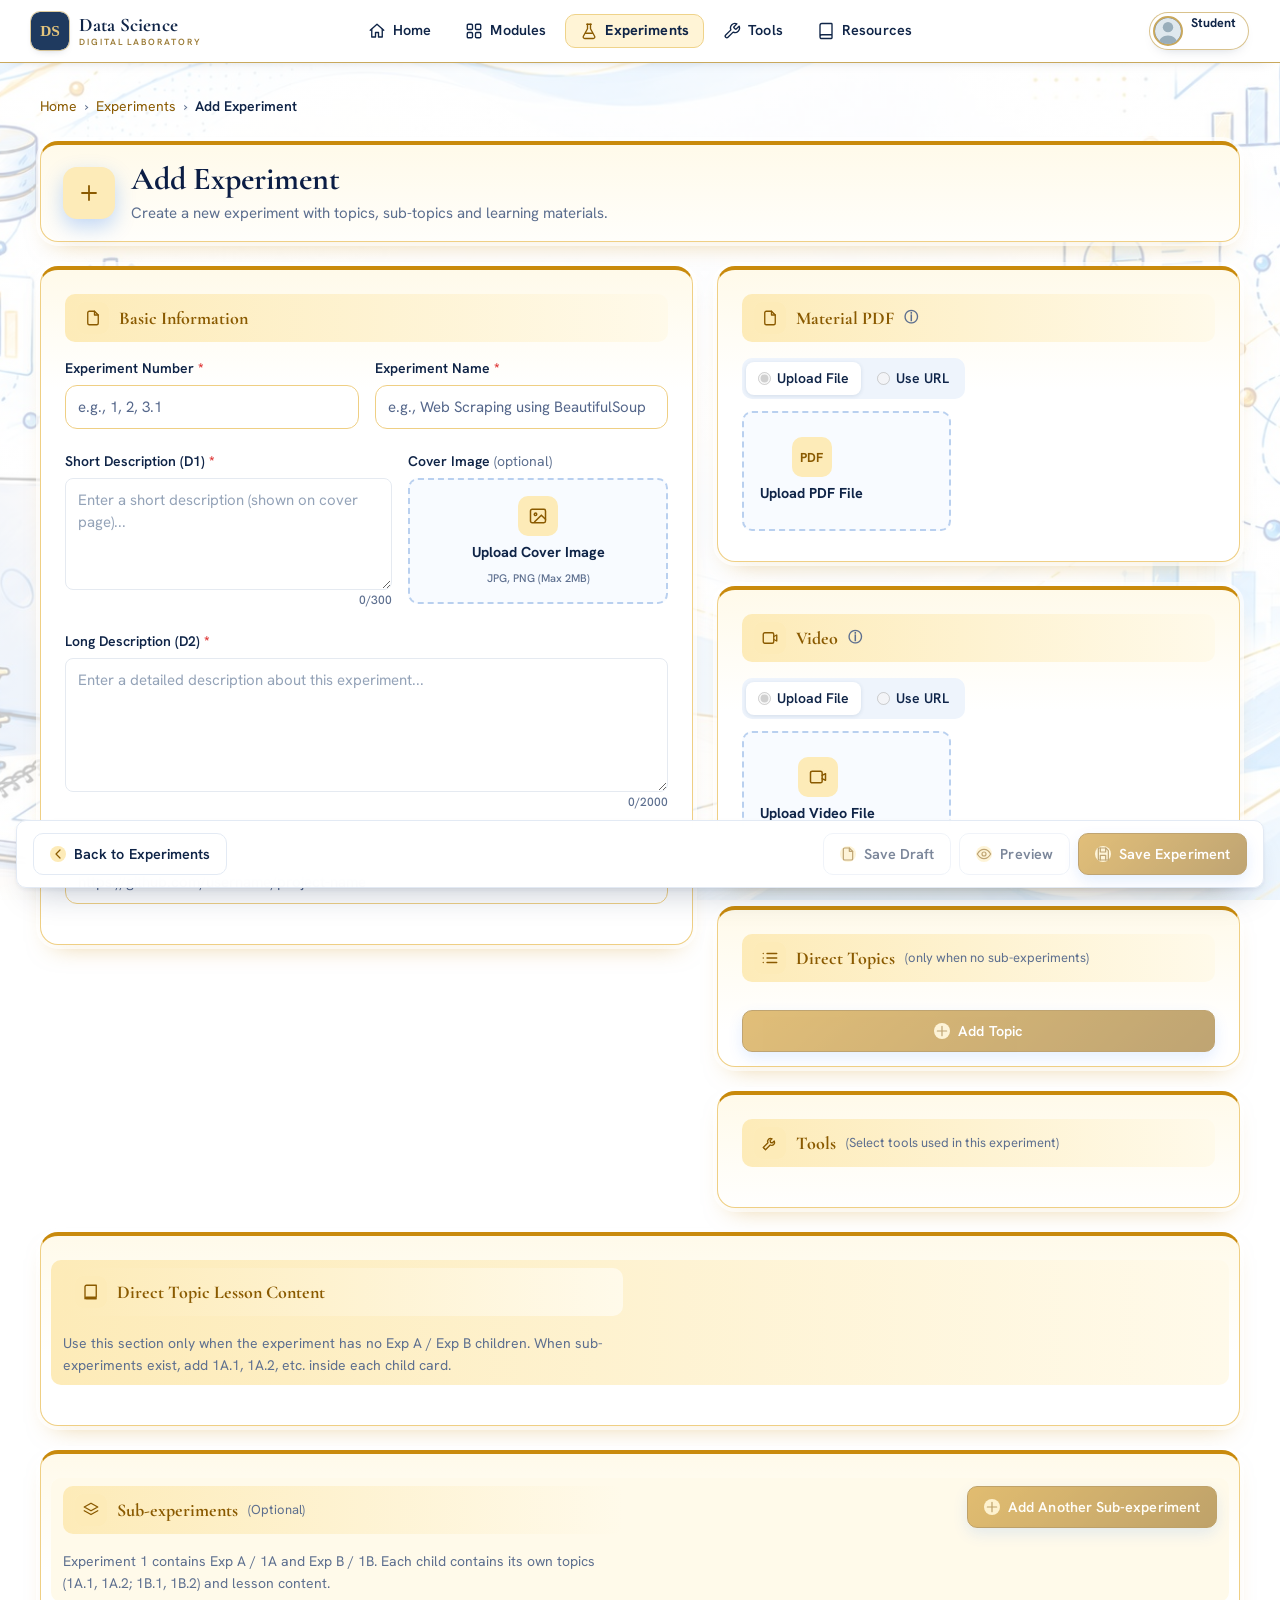
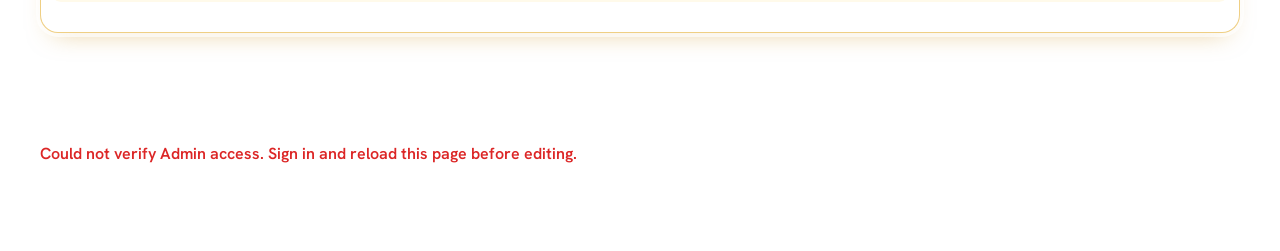
==== commit 0b0e0c03: "Replace old project with updated Data Science Digital Laboratory,10,2" ====
--- a/experiment-form.html
+++ b/experiment-form.html
@@ -7,9 +7,19 @@
   <link rel="preconnect" href="https://fonts.googleapis.com"><link rel="preconnect" href="https://fonts.gstatic.com" crossorigin>
   <link href="https://fonts.googleapis.com/css2?family=Inter:wght@400;500;600;700;800&family=Manrope:wght@500;600;700;800&family=Bricolage+Grotesque:opsz,wght@12..96,500..800&family=Cormorant+Garamond:wght@500;600;700&family=Hanken+Grotesk:wght@400;500;600;700&display=swap" rel="stylesheet">
   <link rel="stylesheet" href="style.css"><link rel="stylesheet" href="header.css?v=20261021-header"><link rel="stylesheet" href="premium.css?v=20261017-premium"><link rel="stylesheet" href="experiments-overhaul.css?v=20261018-recursive-topic-fix"><link rel="stylesheet" href="experiments-premium.css?v=20261018-premium-1"><link rel="stylesheet" href="experiment-form-premium.css?v=20261021-header">
-  <link rel="stylesheet" href="classic.css?v=20261022-classic">
+  <link rel="stylesheet" href="classic.css?v=20261023-topichead">
+  <link rel="stylesheet" href="header-royal.css?v=20261027-royal">
+  <link rel="stylesheet" href="royal.css?v=20261027-royal">
+  <link rel="stylesheet" href="unified.css?v=20261027-unified">
+  <link rel="stylesheet" href="premium-final.css?v=20261027-light">
+  <link rel="stylesheet" href="compact-ui.css?v=20261027-compact">
+  <link rel="stylesheet" href="bg-cards.css?v=20261028-bgcards">
+  <link rel="stylesheet" href="hero-unified.css?v=20261028-hero">
+  <link rel="stylesheet" href="category-colors.css?v=20261028-cat">
+<link rel="stylesheet" href="polish-final.css?v=20261028-menufix">
+<link rel="stylesheet" href="header-hero-compact.css?v=20261028-compact4">
 </head>
-<body class="exp-form-page">
+<body data-cat="experiments" class="exp-form-page">
   <main class="ef-shell">
     <nav class="ef-crumb" aria-label="Breadcrumb"><a href="home.html">Home</a><span>›</span><a href="index.html">Experiments</a><span>›</span><strong id="crumbCurrent">Add Experiment</strong></nav>
     <header class="ef-pagehead"><span class="ef-plus">＋</span><div><h1 id="pageTitle">Add Experiment</h1><p>Create a new experiment with topics, sub-topics and learning materials.</p></div></header>
@@ -44,5 +54,5 @@
     </form>
   </main>
   <div class="ef-preview-modal" id="formPreviewModal" hidden><button class="ef-preview-backdrop" type="button" data-preview-close aria-label="Close preview"></button><section class="ef-preview-box" role="dialog" aria-modal="true" aria-labelledby="formPreviewTitle"><button type="button" class="ef-preview-close" data-preview-close aria-label="Close">×</button><span class="ef-preview-tag">Experiment Preview</span><h2 id="formPreviewTitle"></h2><p id="formPreviewText"></p><div id="formPreviewTopics"></div><button type="button" class="ef-blue-button" data-preview-close>Return to editing</button></section></div>
-  <script src="shared.js?v=20261018-recursive-topic-fix"></script><script src="header.js?v=20261021-header"></script><script src="experiments-core.js?v=20261018-premium-1"></script><script src="experiment-form.js?v=20261020-no-fake-topics"></script><script src="experiment-form-ui.js?v=20261018-premium-1"></script>
+  <script src="shared.js?v=20261018-recursive-topic-fix"></script><script src="header.js?v=20261027-royal"></script><script src="experiments-core.js?v=20261018-premium-1"></script><script src="experiment-form.js?v=20261023-fast"></script><script src="experiment-form-ui.js?v=20261018-premium-1"></script>
 </body></html>
--- a/header.css
+++ b/header.css
@@ -1,14 +1,9 @@
+
 /* =========================================================
-   DS Lab - common header
-   Load after style.css on every page:
-   <link rel="stylesheet" href="header.css">
-
-   Colours, fonts and radii (the classic theme tokens) are defined in style.css.
-
-   Route classes (set by header.js, with a fallback in auth.js):
-     .dsl-header--home   Home page. Layout and Login position unchanged.
-     .dsl-header--inner  Every other page. Two-row profile: avatar + name, then Login / Viewer / Admin.
-   Controls are rendered by auth.js into .dsl-controls (one variant per route).
+   DS LAB — COMMON HEADER
+   Theme: Royal White + Navy Blue + Gold
+   Home: Login / Viewer / Admin only
+   Other pages: Photo + Name + Viewer / Admin
    ========================================================= */
 
 :root {
@@ -18,57 +13,96 @@
   --dsl-muted: #66758a;
 }
 
-html.dsl-inner { --dsl-header-h: 78px; }
+html.dsl-inner {
+  --dsl-header-h: 78px;
+}
 
 /* ---------- Header bar ---------- */
+
 .dsl-header {
-  /* Profile geometry lives in tokens */
   --dsl-avatar: 40px;
   --dsl-profile-gap: 10px;
 
   position: sticky;
   top: 0;
   z-index: 40;
-  overflow: visible; /* the profile dropdown must never be clipped by the header */
-  background: var(--surface);
-  border-bottom: 1px solid var(--line);
+  overflow: visible;
+  background: var(--surface, #fff);
+  border-bottom: 1px solid var(--line, #e2e7ee);
   box-shadow: 0 2px 8px rgba(28, 39, 51, 0.07);
 }
+
 .dsl-header::before {
   content: "";
   display: block;
   height: 4px;
-  background: var(--accent);
+  background: var(--accent, #19385b);
   border-bottom: 1px solid var(--gold, #a67c2e);
 }
 
-/* Three columns: the two outer columns are equal (1fr) so the centre column - the nav - stays centred
-   whatever the width of the brand or the profile. */
+/* Three-column layout keeps navigation centred. */
+
 .dsl-header__inner {
   display: grid;
   grid-template-columns: minmax(0, 1fr) auto minmax(0, 1fr);
   align-items: center;
   gap: 20px;
   max-width: 1320px;
-  height: calc(var(--dsl-header-h) - 5px); /* 4px accent stripe + 1px bottom border */
+  height: calc(var(--dsl-header-h) - 5px);
   margin: 0 auto;
   padding: 0 24px;
   overflow: visible;
-}
-
-/* ---------- Left: logo + title ---------- */
-.dsl-brand { position: relative; display: flex; align-items: center; justify-self: start; min-width: 0; max-width: 100%; }
-.dsl-brand__link { display: flex; align-items: center; gap: 12px; min-width: 0; color: var(--ink); text-decoration: none; }
-.dsl-logo { width: 46px; height: 46px; flex-shrink: 0; border-radius: 6px; object-fit: contain; }
-.dsl-brand__text { display: grid; min-width: 0; line-height: 1.15; }
+  box-sizing: border-box;
+}
+
+/* ---------- Left: logo and title ---------- */
+
+.dsl-brand {
+  position: relative;
+  display: flex;
+  align-items: center;
+  justify-self: start;
+  min-width: 0;
+  max-width: 100%;
+}
+
+.dsl-brand__link {
+  display: flex;
+  align-items: center;
+  gap: 12px;
+  min-width: 0;
+  color: var(--ink, #142a47);
+  text-decoration: none;
+}
+
+.dsl-logo {
+  width: 46px;
+  height: 46px;
+  flex-shrink: 0;
+  border-radius: 6px;
+  object-fit: contain;
+}
+
+.dsl-brand__text {
+  display: grid;
+  min-width: 0;
+  line-height: 1.15;
+}
+
 .dsl-brand__text strong,
-.dsl-brand__text small { overflow: hidden; text-overflow: ellipsis; white-space: nowrap; }
+.dsl-brand__text small {
+  overflow: hidden;
+  text-overflow: ellipsis;
+  white-space: nowrap;
+}
+
 .dsl-brand__text strong {
   font-family: var(--font-head, "Playfair Display", Georgia, serif);
   font-size: 1.2rem;
   font-weight: 700;
   letter-spacing: 0.01em;
 }
+
 .dsl-brand__text small {
   color: var(--gold-dark, #7d5c1d);
   font-size: 0.72rem;
@@ -76,6 +110,7 @@
   letter-spacing: 0.16em;
   text-transform: uppercase;
 }
+
 .dsl-logo-edit {
   position: absolute;
   top: -6px;
@@ -83,22 +118,37 @@
   width: 20px;
   height: 20px;
   padding: 0;
-  border: 1px solid var(--line);
+  border: 1px solid var(--line, #e2e7ee);
   border-radius: 50%;
-  background: var(--surface);
-  color: var(--accent-dark);
+  background: var(--surface, #fff);
+  color: var(--accent-dark, #19385b);
   font-size: 0.7rem;
   line-height: 1;
   cursor: pointer;
   opacity: 0;
   transition: opacity 0.2s;
 }
+
 .dsl-brand:hover .dsl-logo-edit,
-.dsl-logo-edit:focus-visible { opacity: 1; }
-@media (hover: none) { .dsl-logo-edit { opacity: 0.85; } }
+.dsl-logo-edit:focus-visible {
+  opacity: 1;
+}
+
+@media (hover: none) {
+  .dsl-logo-edit {
+    opacity: 0.85;
+  }
+}
 
 /* ---------- Centre: navigation ---------- */
-.dsl-nav { display: flex; align-items: center; justify-content: center; gap: 4px; }
+
+.dsl-nav {
+  display: flex;
+  align-items: center;
+  justify-content: center;
+  gap: 4px;
+}
+
 .dsl-nav a {
   position: relative;
   display: inline-flex;
@@ -106,7 +156,7 @@
   gap: 8px;
   padding: 9px 16px;
   border-radius: 2px;
-  color: var(--ink);
+  color: var(--ink, #142a47);
   font-size: 0.95rem;
   font-weight: 600;
   letter-spacing: 0.03em;
@@ -114,7 +164,7 @@
   white-space: nowrap;
   transition: background 0.2s, color 0.2s;
 }
-/* Nav symbols: inline SVG, drawn in the link's own colour so hover and active states recolour them */
+
 .dsl-nav__icon {
   width: 18px;
   height: 18px;
@@ -125,9 +175,20 @@
   stroke-linecap: round;
   stroke-linejoin: round;
 }
-.dsl-nav a.is-active .dsl-nav__icon { stroke: var(--gold-dark, #7d5c1d); }
-.dsl-nav a:hover { background: var(--accent-soft); color: var(--accent-dark); }
-.dsl-nav a.is-active { color: var(--accent-dark); }
+
+.dsl-nav a.is-active .dsl-nav__icon {
+  stroke: var(--gold-dark, #7d5c1d);
+}
+
+.dsl-nav a:hover {
+  background: var(--accent-soft, #f1f4f8);
+  color: var(--accent-dark, #19385b);
+}
+
+.dsl-nav a.is-active {
+  color: var(--accent-dark, #19385b);
+}
+
 .dsl-nav a.is-active::after {
   content: "";
   position: absolute;
@@ -138,13 +199,38 @@
   background: var(--gold, #a67c2e);
 }
 
-/* ---------- Right: profile + hamburger ---------- */
-.dsl-right { display: flex; align-items: center; justify-self: end; gap: 10px; min-width: 0; max-width: 100%; }
-
-/* .dsl-userarea is the positioning context for the dropdown */
-.dsl-userarea { position: relative; display: flex; flex-direction: column; align-items: flex-end; gap: 4px; min-width: 0; }
-.dsl-controls { display: flex; flex-wrap: wrap; align-items: center; min-width: 0; }
-.dsl-controls:empty { display: none; }
+/* ---------- Right: profile and hamburger ---------- */
+
+.dsl-right {
+  display: flex;
+  align-items: center;
+  justify-self: end;
+  gap: 10px;
+  min-width: 0;
+  max-width: 100%;
+}
+
+.dsl-userarea {
+  position: relative;
+  display: flex;
+  flex-direction: column;
+  align-items: flex-end;
+  gap: 4px;
+  min-width: 0;
+}
+
+.dsl-controls {
+  display: flex;
+  flex-wrap: wrap;
+  align-items: center;
+  min-width: 0;
+}
+
+.dsl-controls:empty {
+  display: none;
+}
+
+/* ---------- Profile button ---------- */
 
 .dsl-profile {
   display: flex;
@@ -155,22 +241,28 @@
   border: 1px solid transparent;
   border-radius: 999px;
   background: none;
-  color: var(--ink);
+  color: var(--ink, #142a47);
   font: inherit;
   text-align: left;
   cursor: pointer;
   transition: background 0.2s, border-color 0.2s;
 }
-.dsl-profile:hover { background: var(--accent-soft); border-color: var(--line); }
+
+.dsl-profile:hover {
+  background: var(--accent-soft, #f1f4f8);
+  border-color: var(--line, #e2e7ee);
+}
+
 .dsl-avatar {
   width: var(--dsl-avatar);
   height: var(--dsl-avatar);
   flex-shrink: 0;
   border: 2px solid var(--gold, #a67c2e);
   border-radius: 50%;
-  background: var(--line);
+  background: var(--line, #e2e7ee);
   object-fit: cover;
 }
+
 .dsl-profile__name {
   min-width: 0;
   max-width: 18ch;
@@ -182,19 +274,28 @@
   white-space: nowrap;
 }
 
+/* ---------- Mobile hamburger ---------- */
+
 .dsl-burger {
   display: none;
+  align-items: center;
+  justify-content: center;
   width: 40px;
   height: 40px;
-  border: 1px solid var(--line);
+  border: 1px solid var(--line, #e2e7ee);
   border-radius: 4px;
-  background: var(--surface);
-  color: var(--ink);
+  background: var(--surface, #fff);
+  color: var(--ink, #142a47);
   font-size: 1.3rem;
   line-height: 1;
   cursor: pointer;
 }
-.dsl-burger:hover { background: var(--accent-soft); }
+
+.dsl-burger:hover {
+  background: var(--accent-soft, #f1f4f8);
+}
+
+/* ---------- Keyboard focus ---------- */
 
 .dsl-header a:focus-visible,
 .dsl-header button:focus-visible,
@@ -204,14 +305,103 @@
   outline-offset: 2px;
 }
 
-/* ---------- Home: unchanged. Profile stays hidden, the controls sit alone at the far right ---------- */
-.dsl-header--home .dsl-profile { display: none; }
-.dsl-header--home .dsl-menu { display: none !important; }
-
-/* ---------- Non-Home: one profile pill ----------
-   Avatar on the left spanning both rows; the name with the Login / Viewer / Admin control stacked to its right.
-   .dsl-profile is flattened (display: contents) so its avatar and name become cells of the pill's grid and the
-   second row lines up with the start of the name. The whole pill is the click target. */
+/* =========================================================
+   HOME PAGE
+   Hide profile and dropdown; display only Login / Viewer / Admin
+   ========================================================= */
+
+.dsl-header--home .dsl-profile,
+.dsl-header--home .dsl-menu,
+.dsl-header--home .dsl-account__menu {
+  display: none !important;
+}
+
+.dsl-header--home .dsl-right {
+  justify-self: end;
+  min-width: 0;
+}
+
+.dsl-header--home .dsl-userarea {
+  display: flex;
+  align-items: center;
+  justify-content: flex-end;
+  gap: 0;
+  padding: 0;
+  border: 0;
+  border-radius: 0;
+  background: transparent;
+}
+
+.dsl-header--home .dsl-controls {
+  display: flex;
+  align-items: center;
+  justify-content: flex-end;
+  flex-wrap: nowrap;
+  gap: 0;
+}
+
+/* Home role button and guest Login button */
+
+.dsl-header--home .dsl-home-role,
+.dsl-header--home .dsl-controls a.dsl-account__login {
+  display: inline-flex;
+  align-items: center;
+  justify-content: center;
+  min-width: 92px;
+  height: 44px;
+  margin: 0;
+  padding: 0 22px;
+  border: 1px solid #c69b43;
+  border-radius: 15px;
+  background: #19385b;
+  color: #fff;
+  font-family: inherit;
+  font-size: 0.9rem;
+  font-weight: 700;
+  line-height: 1;
+  text-decoration: none;
+  white-space: nowrap;
+  box-shadow: 0 4px 12px rgba(20, 42, 71, 0.12);
+  transition:
+    background 0.2s ease,
+    border-color 0.2s ease,
+    box-shadow 0.2s ease,
+    transform 0.2s ease;
+}
+
+.dsl-header--home .dsl-home-role {
+  cursor: default;
+}
+
+.dsl-header--home .dsl-home-role:hover,
+.dsl-header--home .dsl-controls a.dsl-account__login:hover {
+  background: #102944;
+  border-color: #dfbd70;
+  box-shadow: 0 6px 16px rgba(20, 42, 71, 0.17);
+}
+
+.dsl-header--home .dsl-controls a.dsl-account__login:active {
+  transform: translateY(1px);
+}
+
+.dsl-header--home .dsl-home-role:focus-visible,
+.dsl-header--home .dsl-controls a.dsl-account__login:focus-visible {
+  outline: 2px solid #c69b43;
+  outline-offset: 3px;
+}
+
+/* Home must not inherit the inner-page profile pill. */
+
+.dsl-header--home .dsl-userarea:hover {
+  background: transparent;
+  border-color: transparent;
+}
+
+/* =========================================================
+   INNER PAGES
+   Avatar on the left; name and role badge on the right
+   ========================================================= */
+
 .dsl-header--inner .dsl-userarea {
   display: grid;
   grid-template-columns: auto minmax(0, 1fr);
@@ -221,43 +411,81 @@
   row-gap: 2px;
   max-width: 100%;
   padding: 4px 16px 4px 4px;
-  border: 1px solid var(--line);
+  border: 1px solid var(--line, #e2e7ee);
   border-radius: 28px;
   transition: background 0.2s, border-color 0.2s;
 }
-.dsl-header--inner .dsl-profile { display: contents; }
-.dsl-header--inner .dsl-avatar { grid-column: 1; grid-row: 1 / span 2; }
-.dsl-header--inner .dsl-profile__name { grid-column: 2; grid-row: 1; align-self: end; line-height: 1.2; }
-.dsl-header--inner .dsl-controls { grid-column: 2; grid-row: 2; align-self: start; justify-self: start; margin: 0; }
-
-/* Signed-in users: the pill opens the menu. Guests: it is just an identity, with a Login button inside. */
-html:not([data-auth="guest"]) .dsl-header--inner .dsl-userarea { cursor: pointer; }
-html:not([data-auth="guest"]) .dsl-header--inner .dsl-userarea:hover { background: var(--accent-soft); }
-html[data-auth="guest"] .dsl-header--inner .dsl-profile { cursor: default; }
-
-/* Login link (guests) */
+
+.dsl-header--inner .dsl-profile {
+  display: contents;
+}
+
+.dsl-header--inner .dsl-avatar {
+  grid-column: 1;
+  grid-row: 1 / span 2;
+}
+
+.dsl-header--inner .dsl-profile__name {
+  grid-column: 2;
+  grid-row: 1;
+  align-self: end;
+  line-height: 1.2;
+}
+
+.dsl-header--inner .dsl-controls {
+  grid-column: 2;
+  grid-row: 2;
+  align-self: start;
+  justify-self: start;
+  margin: 0;
+}
+
+/* Signed-in users can open the profile menu. */
+
+html:not([data-auth="guest"]) .dsl-header--inner .dsl-userarea {
+  cursor: pointer;
+}
+
+html:not([data-auth="guest"]) .dsl-header--inner .dsl-userarea:hover {
+  background: var(--accent-soft, #f1f4f8);
+  border-color: var(--line, #e2e7ee);
+}
+
+html[data-auth="guest"] .dsl-header--inner .dsl-profile {
+  cursor: default;
+}
+
+/* ---------- Inner-page Login link ---------- */
+
 .dsl-header--inner .dsl-controls a.dsl-account__login {
   display: inline-flex;
   align-items: center;
+  justify-content: center;
   height: 24px;
   margin: 0;
   padding: 0 14px;
-  border: 1px solid var(--accent-dark);
+  border: 1px solid var(--accent-dark, #19385b);
   border-radius: 999px;
-  background: var(--accent);
+  background: var(--accent, #19385b);
   color: #fff;
   font-size: 0.74rem;
   font-weight: 700;
   letter-spacing: 0.04em;
   line-height: 1;
   text-decoration: none;
-}
-.dsl-header--inner .dsl-controls a.dsl-account__login:hover { background: var(--accent-dark); }
-
-/* Role badge (signed-in users). A button, so keyboard and screen-reader users can open the menu too. */
+  white-space: nowrap;
+}
+
+.dsl-header--inner .dsl-controls a.dsl-account__login:hover {
+  background: var(--accent-dark, #102944);
+}
+
+/* ---------- Viewer / Admin role badges ---------- */
+
 .dsl-role {
   display: inline-flex;
   align-items: center;
+  justify-content: center;
   height: 24px;
   margin: 0;
   padding: 0 12px;
@@ -268,14 +496,31 @@
   font-weight: 700;
   letter-spacing: 0.04em;
   line-height: 1;
+  white-space: nowrap;
   cursor: pointer;
   transition: filter 0.2s;
 }
-.dsl-role:hover { filter: brightness(0.96); }
-.dsl-role--viewer { background: #e6ecf3; border-color: #c3cedb; color: #34465c; }
-.dsl-role--admin  { background: var(--brass, #c18a19); border-color: var(--gold, #a67c2e); color: #1b1405; }
-
-/* ---------- Profile dropdown (non-Home) ---------- */
+
+.dsl-role:hover {
+  filter: brightness(0.96);
+}
+
+.dsl-role--viewer {
+  background: #e6ecf3;
+  border-color: #c3cedb;
+  color: #34465c;
+}
+
+.dsl-role--admin {
+  background: var(--brass, #c18a19);
+  border-color: var(--gold, #a67c2e);
+  color: #1b1405;
+}
+
+/* =========================================================
+   PROFILE DROPDOWN
+   ========================================================= */
+
 .dsl-menu {
   position: absolute;
   top: calc(100% + 8px);
@@ -286,22 +531,45 @@
   gap: 10px;
   width: min(290px, calc(100vw - 24px));
   padding: 14px 16px;
-  border: 1px solid var(--line);
+  border: 1px solid var(--line, #e2e7ee);
   border-radius: 16px;
   background: #fff;
   color: var(--dsl-navy);
   box-shadow: 0 12px 32px rgba(20, 42, 71, 0.18);
 }
-.dsl-menu[hidden] { display: none; }
-.dsl-menu__who { display: grid; gap: 2px; min-width: 0; }
-.dsl-menu__label { margin: 0; color: var(--dsl-muted); font-size: 0.72rem; font-weight: 600; letter-spacing: 0.02em; }
-.dsl-menu__value { margin: 0; font-size: 0.95rem; font-weight: 600; line-height: 1.3; overflow-wrap: anywhere; }
+
+.dsl-menu[hidden] {
+  display: none !important;
+}
+
+.dsl-menu__who {
+  display: grid;
+  gap: 2px;
+  min-width: 0;
+}
+
+.dsl-menu__label {
+  margin: 0;
+  color: var(--dsl-muted);
+  font-size: 0.72rem;
+  font-weight: 600;
+  letter-spacing: 0.02em;
+}
+
+.dsl-menu__value {
+  margin: 0;
+  font-size: 0.95rem;
+  font-weight: 600;
+  line-height: 1.3;
+  overflow-wrap: anywhere;
+}
+
 .dsl-menu__btn {
   display: flex;
   align-items: center;
   justify-content: center;
   width: 100%;
-  height: 40px;
+  min-height: 40px;
   padding: 0 14px;
   border: 1px solid var(--dsl-navy);
   border-radius: 10px;
@@ -313,14 +581,40 @@
   cursor: pointer;
   transition: background 0.2s, color 0.2s;
 }
-.dsl-menu__btn:hover { background: #eef2f7; }
-.dsl-menu__btn--primary { background: var(--dsl-navy); color: #fff; }
-.dsl-menu__btn--primary:hover { background: var(--dsl-navy-hover); }
-.dsl-menu__btn:disabled { opacity: 0.6; cursor: not-allowed; }
-.dsl-menu__msg { min-height: 0; margin: 0; color: var(--danger, #b3261e); font-size: 0.8rem; }
-.dsl-menu__msg:empty { display: none; }
-
-/* ---------- Logo dialog ---------- */
+
+.dsl-menu__btn:hover {
+  background: #eef2f7;
+}
+
+.dsl-menu__btn--primary {
+  background: var(--dsl-navy);
+  color: #fff;
+}
+
+.dsl-menu__btn--primary:hover {
+  background: var(--dsl-navy-hover);
+}
+
+.dsl-menu__btn:disabled {
+  opacity: 0.6;
+  cursor: not-allowed;
+}
+
+.dsl-menu__msg {
+  min-height: 0;
+  margin: 0;
+  color: var(--danger, #b3261e);
+  font-size: 0.8rem;
+}
+
+.dsl-menu__msg:empty {
+  display: none;
+}
+
+/* =========================================================
+   LOGO EDITOR DIALOG
+   ========================================================= */
+
 .dsl-modal {
   position: fixed;
   inset: 0;
@@ -331,70 +625,133 @@
   padding: 16px;
   background: rgba(20, 42, 71, 0.55);
 }
+
 .dsl-modal__panel {
   display: grid;
   gap: 14px;
   width: 100%;
   max-width: 380px;
   padding: 24px;
-  border: 1px solid var(--line);
+  border: 1px solid var(--line, #e2e7ee);
   border-top: 3px solid var(--gold, #a67c2e);
-  border-radius: var(--radius);
-  background: var(--surface);
+  border-radius: var(--radius, 12px);
+  background: var(--surface, #fff);
   box-shadow: 0 24px 60px rgba(0, 0, 0, 0.35);
 }
-.dsl-modal__panel h2 { font-family: var(--font-head, "Playfair Display", Georgia, serif); font-size: 1.2rem; }
+
+.dsl-modal__panel h2 {
+  font-family: var(--font-head, "Playfair Display", Georgia, serif);
+  font-size: 1.2rem;
+}
+
 .dsl-modal__preview {
   justify-self: center;
   width: 110px;
   height: 110px;
   padding: 8px;
-  border: 1px dashed var(--line);
+  border: 1px dashed var(--line, #e2e7ee);
   border-radius: 6px;
-  background: var(--bg);
+  background: var(--bg, #f5f7fa);
   object-fit: contain;
 }
-.dsl-modal__row { display: flex; flex-wrap: wrap; justify-content: flex-end; gap: 8px; }
-.dsl-modal__msg { min-height: 1.1em; color: var(--danger); font-size: 0.85rem; }
-
-/* Buttons inside the dialog (works even if style.css has no .btn rules) */
+
+.dsl-modal__row {
+  display: flex;
+  flex-wrap: wrap;
+  justify-content: flex-end;
+  gap: 8px;
+}
+
+.dsl-modal__msg {
+  min-height: 1.1em;
+  color: var(--danger, #b3261e);
+  font-size: 0.85rem;
+}
+
+/* Dialog buttons */
+
 .dsl-modal .btn {
   display: inline-flex;
   align-items: center;
   justify-content: center;
   padding: 9px 16px;
-  border: 1px solid var(--line);
-  border-radius: var(--radius);
-  background: var(--surface);
-  color: var(--ink);
+  border: 1px solid var(--line, #e2e7ee);
+  border-radius: var(--radius, 8px);
+  background: var(--surface, #fff);
+  color: var(--ink, #142a47);
   font: inherit;
   font-size: 0.9rem;
   font-weight: 600;
   cursor: pointer;
   transition: background 0.2s, border-color 0.2s;
 }
-.dsl-modal .btn:hover { background: var(--accent-soft); border-color: var(--accent); }
-.dsl-modal .btn--primary { border-color: var(--accent-dark); background: var(--accent); color: #fff; }
-.dsl-modal .btn--primary:hover { background: var(--accent-dark); }
-.dsl-modal .btn:disabled { opacity: 0.6; cursor: not-allowed; }
-
-/* Read More page: its two panels were sized for a page without this header */
+
+.dsl-modal .btn:hover {
+  background: var(--accent-soft, #f1f4f8);
+  border-color: var(--accent, #19385b);
+}
+
+.dsl-modal .btn--primary {
+  border-color: var(--accent-dark, #19385b);
+  background: var(--accent, #19385b);
+  color: #fff;
+}
+
+.dsl-modal .btn--primary:hover {
+  background: var(--accent-dark, #102944);
+}
+
+.dsl-modal .btn:disabled {
+  opacity: 0.6;
+  cursor: not-allowed;
+}
+
+/* ---------- Read More page sizing ---------- */
+
 @media (min-width: 901px) and (min-height: 560px) {
   body.detail-page .detail__left,
-  body.detail-page .detail__panel { max-height: calc(100vh - 110px - var(--dsl-header-h)); }
-}
-
-/* ---------- Tablet ---------- */
+  body.detail-page .detail__panel {
+    max-height: calc(100vh - 110px - var(--dsl-header-h));
+  }
+}
+
+/* =========================================================
+   TABLET
+   ========================================================= */
+
 @media (max-width: 1024px) {
-  .dsl-header__inner { gap: 10px; padding: 0 16px; }
-  .dsl-nav a { padding: 8px 10px; font-size: 0.9rem; }
-  .dsl-nav a.is-active::after { right: 10px; left: 10px; }
-  .dsl-brand__text strong { font-size: 1.05rem; }
-}
-/* Tablet width: symbols only, so the five links never crowd the brand or the profile pill */
+  .dsl-header__inner {
+    gap: 10px;
+    padding: 0 16px;
+  }
+
+  .dsl-nav a {
+    padding: 8px 10px;
+    font-size: 0.9rem;
+  }
+
+  .dsl-nav a.is-active::after {
+    right: 10px;
+    left: 10px;
+  }
+
+  .dsl-brand__text strong {
+    font-size: 1.05rem;
+  }
+}
+
+/* Symbols-only navigation at tablet width. */
+
 @media (min-width: 821px) and (max-width: 1024px) {
-  .dsl-nav a { padding: 8px 12px; }
-  .dsl-nav__icon { width: 20px; height: 20px; }
+  .dsl-nav a {
+    padding: 8px 12px;
+  }
+
+  .dsl-nav__icon {
+    width: 20px;
+    height: 20px;
+  }
+
   .dsl-nav__label {
     position: absolute;
     width: 1px;
@@ -404,20 +761,43 @@
     clip: rect(0 0 0 0);
     white-space: nowrap;
   }
-  .dsl-header--inner .dsl-profile__name { max-width: 14ch; }
-  .dsl-header--inner .dsl-userarea { padding-right: 12px; }
-}
-
-/* ---------- Mobile: hamburger menu ---------- */
+
+  .dsl-header--inner .dsl-profile__name {
+    max-width: 14ch;
+  }
+
+  .dsl-header--inner .dsl-userarea {
+    padding-right: 12px;
+  }
+}
+
+/* =========================================================
+   MOBILE — HAMBURGER NAVIGATION
+   ========================================================= */
+
 @media (max-width: 820px) {
-  :root { --dsl-header-h: 70px; }
-  html.dsl-inner { --dsl-header-h: 78px; }
-
-  .dsl-header__inner { grid-template-columns: minmax(0, 1fr) auto; }
-  .dsl-burger { display: inline-flex; align-items: center; justify-content: center; }
-  .dsl-right { align-items: center; }
-
-  /* Two rows of profile controls can be taller than the fixed bar, so let it grow */
+  :root {
+    --dsl-header-h: 70px;
+  }
+
+  html.dsl-inner {
+    --dsl-header-h: 78px;
+  }
+
+  .dsl-header__inner {
+    grid-template-columns: minmax(0, 1fr) auto;
+  }
+
+  .dsl-burger {
+    display: inline-flex;
+  }
+
+  .dsl-right {
+    align-items: center;
+  }
+
+  /* Allow the inner profile pill to fit without clipping. */
+
   .dsl-header--inner .dsl-header__inner {
     height: auto;
     min-height: calc(var(--dsl-header-h) - 5px);
@@ -435,44 +815,139 @@
     align-items: stretch;
     gap: 2px;
     padding: 8px 16px 14px;
-    border-bottom: 1px solid var(--line);
-    background: var(--surface);
+    border-bottom: 1px solid var(--line, #e2e7ee);
+    background: var(--surface, #fff);
     box-shadow: 0 10px 20px rgba(28, 39, 51, 0.12);
   }
-  .dsl-nav.is-open { display: flex; }
-  .dsl-nav a { padding: 12px 14px; }
-  .dsl-nav a.is-active { background: var(--accent-soft); }
-  .dsl-nav a.is-active::after { display: none; }
-
-  /* Anchor the dropdown to the viewport so it always fits on a narrow screen */
+
+  .dsl-nav.is-open {
+    display: flex;
+  }
+
+  .dsl-nav a {
+    padding: 12px 14px;
+  }
+
+  .dsl-nav a.is-active {
+    background: var(--accent-soft, #f1f4f8);
+  }
+
+  .dsl-nav a.is-active::after {
+    display: none;
+  }
+
+  /* Keep the dropdown inside the viewport. */
+
   .dsl-menu {
     position: fixed;
     top: calc(var(--dsl-header-h) + 4px);
     right: 12px;
     width: min(290px, calc(100vw - 24px));
   }
-}
-
-/* ---------- Small phones: the pill stays complete, only the brand subtitle gives way ---------- */
+
+  /* Compact Home button on smaller screens. */
+
+  .dsl-header--home .dsl-home-role,
+  .dsl-header--home .dsl-controls a.dsl-account__login {
+    min-width: 76px;
+    height: 38px;
+    padding: 0 16px;
+    border-radius: 12px;
+    font-size: 0.82rem;
+  }
+}
+
+/* =========================================================
+   SMALL PHONES
+   ========================================================= */
+
 @media (max-width: 560px) {
-  .dsl-header__inner { padding: 0 12px; }
-  .dsl-right { gap: 8px; }
-  .dsl-logo { width: 40px; height: 40px; }
-  .dsl-brand__text strong { font-size: 1rem; }
-  .dsl-brand__text small { font-size: 0.64rem; }
-
-  /* Smaller pill on phones, centred on the header row; photo, name and badge scale down together */
-  .dsl-header { --dsl-avatar: 32px; }
-  .dsl-header--inner .dsl-userarea { column-gap: 8px; row-gap: 1px; align-self: center; padding: 3px 10px 3px 3px; border-radius: 22px; }
-  .dsl-header--inner .dsl-avatar { border-width: 1.5px; }
-  .dsl-header--inner .dsl-profile__name { max-width: 10ch; font-size: 0.78rem; line-height: 1.15; }
-  /* Viewer / Admin / Login: smaller, and centred under the name */
-  .dsl-header--inner .dsl-controls { justify-self: center; }
-  .dsl-header--inner .dsl-role { height: 16px; padding: 0 8px; font-size: 0.58rem; letter-spacing: 0.03em; }
-  .dsl-header--inner .dsl-brand__text small { display: none; }
-  .dsl-header--inner .dsl-controls a.dsl-account__login { height: 16px; padding: 0 8px; font-size: 0.58rem; letter-spacing: 0.03em; }
-}
+  .dsl-header__inner {
+    padding: 0 12px;
+  }
+
+  .dsl-right {
+    gap: 8px;
+  }
+
+  .dsl-logo {
+    width: 40px;
+    height: 40px;
+  }
+
+  .dsl-brand__text strong {
+    font-size: 1rem;
+  }
+
+  .dsl-brand__text small {
+    font-size: 0.64rem;
+  }
+
+  .dsl-header {
+    --dsl-avatar: 32px;
+  }
+
+  .dsl-header--inner .dsl-userarea {
+    column-gap: 8px;
+    row-gap: 1px;
+    align-self: center;
+    padding: 3px 10px 3px 3px;
+    border-radius: 22px;
+  }
+
+  .dsl-header--inner .dsl-avatar {
+    border-width: 1.5px;
+  }
+
+  .dsl-header--inner .dsl-profile__name {
+    max-width: 10ch;
+    font-size: 0.78rem;
+    line-height: 1.15;
+  }
+
+  .dsl-header--inner .dsl-controls {
+    justify-self: center;
+  }
+
+  .dsl-header--inner .dsl-role {
+    height: 16px;
+    padding: 0 8px;
+    font-size: 0.58rem;
+    letter-spacing: 0.03em;
+  }
+
+  .dsl-header--inner .dsl-brand__text small {
+    display: none;
+  }
+
+  .dsl-header--inner .dsl-controls a.dsl-account__login {
+    height: 16px;
+    padding: 0 8px;
+    font-size: 0.58rem;
+    letter-spacing: 0.03em;
+  }
+
+  .dsl-header--home .dsl-home-role,
+  .dsl-header--home .dsl-controls a.dsl-account__login {
+    min-width: 68px;
+    height: 34px;
+    padding: 0 12px;
+    border-radius: 10px;
+    font-size: 0.78rem;
+  }
+}
+
+/* ---------- Reduced motion ---------- */
 
 @media (prefers-reduced-motion: reduce) {
-  .dsl-nav a, .dsl-profile, .dsl-logo-edit, .dsl-modal .btn, .dsl-role, .dsl-menu__btn { transition: none; }
-}+  .dsl-nav a,
+  .dsl-profile,
+  .dsl-logo-edit,
+  .dsl-modal .btn,
+  .dsl-role,
+  .dsl-menu__btn,
+  .dsl-header--home .dsl-home-role,
+  .dsl-header--home .dsl-controls a.dsl-account__login {
+    transition: none;
+  }
+}
--- a/classic.css
+++ b/classic.css
@@ -547,3 +547,13 @@
 .home-mini__video.is-active { opacity: 1; }
 .home-mini__video::-webkit-media-controls, .home-mini__video::-webkit-media-controls-enclosure,
 .home-mini__video::-webkit-media-controls-panel, .home-mini__video::-webkit-media-controls-overlay-play-button { display: none !important; }
+
+/* ---------- Topic page header: white title on a dark photographic panel ---------- */
+.modules-page .mtopichead h1, .mtopichead h1 { color: #fff; font-family: var(--serif); font-weight: 700; letter-spacing: .01em; font-size: clamp(2rem, 1.4rem + 2.4vw, 3.1rem); text-shadow: 0 2px 16px rgba(0, 0, 0, .35); }
+.mtopichead {
+  border: 1px solid rgba(212, 178, 106, .35); border-radius: var(--r-lg); box-shadow: var(--sh-2);
+  background-color: var(--c-navy-deep); background-size: cover; background-position: center; background-repeat: no-repeat;
+  background-image: linear-gradient(100deg, rgba(13, 24, 44, .95) 0%, rgba(13, 24, 44, .84) 55%, rgba(13, 24, 44, .6) 100%), url("assets/img/hero-modules.jpg");
+}
+.mtopichead__pos { color: rgba(255, 255, 255, .85); }
+.mtopichead__desc { color: rgba(255, 255, 255, .88); }
--- a/header-royal.css
+++ b/header-royal.css
@@ -0,0 +1,103 @@
+/* =========================================================================
+   DS Lab — SHARED HEADER: PREMIUM WHITE · ROYAL NAVY · SELECTIVE GOLD
+   Loaded last on every page that uses header.js. One header, one layout:
+   [logo + brand]   [Home · Modules · Experiments · Tools · Resources]   [profile pill]
+   Visual layer only; markup, routes, auth and profile data come from header.js / auth.js.
+   ========================================================================= */
+:root {
+  --h-navy: #0f2447; --h-navy-2: #1b3560; --h-muted: #5d6f8f;
+  --h-gold: #c9a85c; --h-gold-d: #9a7a35; --h-gold-soft: #f6efdc;
+  --h-ivory: #fdfbf5; --h-mist: #f4f8fd; --h-line: #e3eaf4;
+  --h-curve: url("data:image/svg+xml,%3Csvg xmlns=%22http://www.w3.org/2000/svg%22 width=%2240%22 height=%2278%22 viewBox=%220 0 40 78%22 fill=%22none%22%3E%3Cpath d=%22M0 8C14 20 22 30 22 39S14 58 0 70%22 stroke=%22%230f2447%22 stroke-opacity=%22.5%22 stroke-width=%221.1%22/%3E%3Cpath d=%22M0 0C18 14 30 28 30 39S18 64 0 78%22 stroke=%22%23c9a85c%22 stroke-width=%221.1%22/%3E%3Cpath d=%22M0 18C8 26 12 32 12 39S8 52 0 60%22 stroke=%22%230f2447%22 stroke-opacity=%22.22%22 stroke-width=%221%22/%3E%3C/svg%3E");
+}
+
+.dsl-header {
+  background: #fff;
+  border-bottom: 1px solid rgba(201, 168, 92, .55);
+  box-shadow: 0 8px 22px -16px rgba(15, 36, 71, .35);
+}
+/* flowing edge curves: thin, symmetrical, kept inside the outer gutter so they never touch content */
+.dsl-header::before, .dsl-header::after {
+  content: "";
+  position: absolute;
+  top: 0; bottom: 0;
+  width: 40px;
+  background: var(--h-curve) left center / 100% 100% no-repeat;
+  pointer-events: none;
+  height: auto;
+  border: 0;
+}
+.dsl-header::before { left: 0; right: auto; }
+.dsl-header::after { right: 0; transform: scaleX(-1); }
+.dsl-header__inner { position: relative; z-index: 1; padding-inline: 52px; }
+
+/* Left: logo + brand */
+.dsl-nav { background: none; box-shadow: none; border: 0; border-radius: 0; }
+.dsl-logo { width: 44px; height: 44px; border-radius: 10px; box-shadow: 0 0 0 1px rgba(201, 168, 92, .6), 0 4px 10px -6px rgba(15, 36, 71, .4); }
+.dsl-brand__link { color: var(--h-navy); gap: 12px; }
+.dsl-brand__text strong { font-family: var(--serif); font-size: 1.4rem; font-weight: 700; letter-spacing: .01em; color: var(--h-navy); }
+.dsl-brand__text small { margin-top: 2px; color: var(--h-gold-d); font-size: .62rem; font-weight: 600; letter-spacing: .24em; text-transform: uppercase; }
+
+/* Centre: navigation */
+.dsl-nav { gap: 6px; }
+.dsl-nav a { padding: 9px 16px 11px; border-radius: 8px; color: var(--h-navy); font-family: var(--sans); font-size: .93rem; font-weight: 600; letter-spacing: .01em; box-shadow: none; }
+.dsl-nav__icon { stroke: var(--h-navy); }
+.dsl-nav a:hover { background: var(--h-mist); color: var(--h-navy); box-shadow: none; }
+.dsl-nav a.is-active { background: var(--h-ivory); color: var(--h-navy); box-shadow: none; }
+.dsl-nav a.is-active .dsl-nav__icon { stroke: var(--h-gold-d); }
+.dsl-nav a.is-active::after { left: 16px; right: 16px; bottom: 4px; height: 2px; border-radius: 2px; background: var(--h-gold); }
+
+/* Right: profile pill (identical on every page, Home included) */
+.dsl-header .dsl-userarea {
+  background: #fff;
+  border: 1px solid rgba(201, 168, 92, .7);
+  box-shadow: 0 6px 14px -10px rgba(15, 36, 71, .35);
+}
+html:not([data-auth="guest"]) .dsl-header .dsl-userarea:hover { background: var(--h-ivory); }
+.dsl-avatar { border: 2px solid var(--h-gold); border-radius: 50%; }
+.dsl-profile__name { color: var(--h-navy); font-family: var(--sans); font-weight: 700; }
+.dsl-role { font-family: var(--sans); }
+.dsl-role--viewer { background: var(--h-mist); border-color: var(--h-line); color: var(--h-navy-2); }
+.dsl-role--admin { background: var(--h-gold-soft); border-color: var(--h-gold); color: var(--h-navy); }
+.dsl-header .dsl-controls a.dsl-account__login { background: var(--h-navy); border-color: var(--h-navy); color: #fff; }
+.dsl-header .dsl-controls a.dsl-account__login:hover { background: var(--h-navy-2); }
+.dsl-menu { border: 1px solid rgba(201, 168, 92, .55); border-radius: 14px; background: #fff; color: var(--h-navy); box-shadow: 0 16px 34px -14px rgba(15, 36, 71, .35); }
+.dsl-menu__label { color: var(--h-muted); }
+.dsl-menu__btn { border-color: var(--h-line); color: var(--h-navy); }
+.dsl-menu__btn:hover { background: var(--h-ivory); }
+.dsl-menu__btn--primary { background: var(--h-navy); border-color: var(--h-navy); color: #fff; }
+.dsl-menu__btn--primary:hover { background: var(--h-navy-2); }
+.dsl-burger { border-color: rgba(201, 168, 92, .6); border-radius: 10px; background: #fff; color: var(--h-navy); }
+.dsl-burger:hover { background: var(--h-ivory); }
+.dsl-header a:focus-visible, .dsl-header button:focus-visible { outline: 2px solid var(--h-gold); outline-offset: 2px; }
+
+/* Tablet: tighter spacing, labels stay visible while they fit */
+@media (min-width: 821px) and (max-width: 1024px) {
+  .dsl-header__inner { padding-inline: 48px; gap: 8px; }
+  .dsl-nav { gap: 2px; }
+  .dsl-nav a { padding: 8px 9px 10px; font-size: .84rem; gap: 6px; }
+  .dsl-nav a.is-active::after { left: 9px; right: 9px; }
+  .dsl-nav__icon { width: 17px; height: 17px; }
+  .dsl-brand__text strong { font-size: 1.1rem; }
+  .dsl-brand__text small { letter-spacing: .16em; }
+  .dsl-profile__name { max-width: 9ch; }
+}
+@media (min-width: 821px) and (max-width: 939px) {
+  .dsl-nav a { padding: 8px 10px 10px; }
+  .dsl-nav__label { position: absolute; width: 1px; height: 1px; margin: -1px; overflow: hidden; clip: rect(0 0 0 0); white-space: nowrap; }
+  .dsl-nav__icon { width: 20px; height: 20px; }
+}
+
+/* Mobile: compact logo, menu icon, profile stays visible */
+@media (max-width: 820px) {
+  .dsl-header__inner { padding-inline: 26px 20px; }
+  .dsl-nav { background: #fff; border-radius: 0 0 14px 14px; border-bottom: 1px solid rgba(201, 168, 92, .55); box-shadow: 0 16px 24px -16px rgba(15, 36, 71, .3); }
+  .dsl-nav a { padding: 12px 14px; }
+  .dsl-nav a.is-active { background: var(--h-ivory); box-shadow: inset 3px 0 0 var(--h-gold); }
+}
+@media (max-width: 560px) {
+  .dsl-header::before, .dsl-header::after { width: 20px; opacity: .8; }
+  .dsl-header__inner { padding-inline: 22px 14px; }
+  .dsl-logo { width: 38px; height: 38px; }
+  .dsl-brand__text strong { font-size: 1.05rem; }
+}
--- a/royal.css
+++ b/royal.css
@@ -0,0 +1,178 @@
+/* =========================================================================
+   DS Lab — SITE-WIDE PREMIUM THEME: WHITE · ROYAL NAVY · SELECTIVE GOLD
+   Loaded last on every page except Home (which has home-royal.css). Visual layer only.
+   Approx. 80-85% white/ivory, 10-15% navy, 3-5% gold, with pale data-science line
+   drawings (assets/img/bg-datascience.svg, art-*.svg) as the page background.
+   ========================================================================= */
+
+/* ---------- 1. Tokens: re-point the whole classic palette to white / navy / gold ---------- */
+:root {
+  --c-ivory: #ffffff;
+  --c-cream: #f4f8fd;
+  --c-paper: #ffffff;
+  --c-line: #e3eaf4;
+  --c-line-strong: #c9d8ec;
+  --c-navy: #0f2447;
+  --c-navy-deep: #0a1a36;
+  --c-navy-soft: #1b3560;
+  --c-char: #34476a;
+  --c-muted: #5d6f8f;
+  --c-gold: #c9a85c;
+  --c-gold-hi: #d9bd7a;
+  --c-gold-deep: #9a7a35;
+  --c-gold-soft: #f6efdc;
+  --r-gold-line: rgba(201, 168, 92, .55);
+  --card-border: rgba(201, 168, 92, .38);
+  --sh-1: 0 1px 2px rgba(15, 36, 71, .05), 0 10px 26px -14px rgba(15, 36, 71, .18);
+  --sh-2: 0 2px 4px rgba(15, 36, 71, .06), 0 18px 34px -16px rgba(15, 36, 71, .28);
+  --r-lg: 14px;
+  --r-md: 10px;
+}
+
+/* ---------- 2. Page: white, with data-science line drawings fixed behind everything ---------- */
+body, body.exp-page, body.exp-detail, body.exp-form-page, body.exp-topic-page, body.modules-page, body.home-page,
+body.xp-page, body.login-page {
+  background-color: #fff !important;
+  background-image: none !important;
+  color: var(--c-char);
+}
+html::before {
+  content: "";
+  position: fixed;
+  inset: 0;
+  z-index: -1;
+  pointer-events: none;
+  background:
+    url("assets/img/bg-datascience.svg") center / cover no-repeat;
+  opacity: .5; /* very subtle */
+}
+/* the old photographic washes behind banners are replaced by the drawings */
+body.xp-page::before, body.exp-form-page::before, body.modules-page:not(:has(.mhero))::before, body.exp-page::before { content: none !important; }
+
+/* thin gold hairline under section headings */
+h1, h2, h3, h4 { color: var(--c-navy-deep); }
+
+/* ---------- 3. Hero panels: bright white, navy type, gold accent, line-art on the right ---------- */
+.exp-page .exp-hero__inner, .mhero, .module-intro,
+body:has(#resourceList) .module-intro {
+  position: relative;
+  background-color: #fff !important;
+  background-image:
+    var(--hero-art, none),
+    radial-gradient(ellipse 60% 100% at 90% 10%, rgba(150, 190, 240, .26), rgba(150, 190, 240, 0) 70%),
+    radial-gradient(ellipse 45% 80% at 0% 100%, rgba(201, 168, 92, .10), rgba(201, 168, 92, 0) 70%),
+    linear-gradient(180deg, #fff 0%, #f8fbff 100%) !important;
+  background-repeat: no-repeat !important;
+  background-position: right 28px center, 0 0, 0 0, 0 0 !important;
+  background-size: auto 88%, auto, auto, auto !important;
+  border: 1px solid var(--c-line) !important;
+  border-radius: 14px !important;
+  box-shadow: var(--sh-1) !important;
+  overflow: hidden;
+}
+.exp-page .exp-hero__inner::before, .mhero::before, .module-intro::before {
+  content: "" !important;
+  position: absolute; inset: 0 0 auto 0; height: 2px; z-index: 2;
+  background: linear-gradient(90deg, transparent, var(--c-gold) 18%, var(--c-gold) 82%, transparent);
+}
+.exp-page .exp-hero__inner { --hero-art: url("assets/img/art-experiments.svg"); }
+.mhero { --hero-art: url("assets/img/art-modules.svg"); background-position: right 300px center, 0 0, 0 0, 0 0 !important; min-height: 150px; }
+.module-intro { --hero-art: url("assets/img/art-tools.svg"); }
+body:has(#resourceList) .module-intro { --hero-art: url("assets/img/art-resources.svg"); }
+
+.exp-hero__title, .mhero h1, .module-intro h1 { color: var(--c-navy) !important; text-shadow: none !important; }
+.exp-hero__title span { color: var(--c-gold-deep) !important; }
+.exp-hero__sub, .mhero__sub, .module-intro .home-lead { color: var(--c-char) !important; }
+.meyebrow, .module-intro .home-eyebrow { color: var(--c-gold-deep) !important; }
+.mhero__motto { color: var(--c-gold-deep); }
+
+/* ---------- 4. Cards and panels ---------- */
+.exp-card, .mcard, .library-card, .msb, .mpanel, .mdhero, .module-topic, .mtopic, .xp-card, .xp-sub-card, .xp-topic-row,
+.exp-panel, .exp-info, .exp-toolbar, .ef-panel, .module-form, .login-card, .exp-detail-hero, .exp-detail-section, .empty {
+  background: #fff !important;
+  border-color: var(--card-border) !important;
+  box-shadow: var(--sh-1);
+}
+.exp-card, .mcard, .library-card, .msb, .mpanel, .mdhero, .exp-info, .exp-panel, .ef-panel, .module-form, .xp-card, .exp-detail-hero, .exp-detail-section { border-radius: 14px !important; }
+.exp-card:hover, .mcard:hover, .library-card:hover, .xp-sub-card:hover, .xp-topic-row:hover, .mtopic:hover {
+  border-color: var(--r-gold-line) !important; box-shadow: var(--sh-2);
+}
+.exp-info, .xp-card.xp-hero { border-top: 2px solid var(--c-gold) !important; }
+.library-card__cover { border-bottom: 1px solid var(--c-line); }
+/* light drawn covers instead of dark photos (uploaded images still win) */
+#toolList .library-card__cover, #resourceList .library-card__cover {
+  background-color: var(--c-cream);
+  background-repeat: no-repeat; background-position: right 8px center, 0 0; background-size: auto 92%, auto;
+  color: var(--c-navy);
+}
+#toolList .library-card__cover { background-image: url("assets/img/art-tools.svg"), linear-gradient(135deg, #fff, #eef4fc); }
+#resourceList .library-card__cover { background-image: url("assets/img/art-resources.svg"), linear-gradient(135deg, #fff, #eef4fc); }
+.library-card__cover:not(:has(img)) > strong { color: var(--c-navy) !important; text-shadow: none !important; }
+.library-card__cover:not(:has(img)) > span { color: var(--c-gold-deep) !important; text-shadow: none !important; }
+/* module cards: light drawn fallback covers, cycling through the four drawings (uploaded covers still win) */
+.mcard .mcard__cover { background-color: var(--c-cream); background-repeat: no-repeat; background-position: center, 0 0; background-size: auto 88%, auto; }
+.mcard:nth-child(4n+1) .mcard__cover { background-image: url("assets/img/art-modules.svg"), linear-gradient(135deg, #fff, #eaf2fc); }
+.mcard:nth-child(4n+2) .mcard__cover { background-image: url("assets/img/art-tools.svg"), linear-gradient(135deg, #fff, #eaf2fc); }
+.mcard:nth-child(4n+3) .mcard__cover { background-image: url("assets/img/art-experiments.svg"), linear-gradient(135deg, #fff, #eaf2fc); }
+.mcard:nth-child(4n) .mcard__cover { background-image: url("assets/img/art-resources.svg"), linear-gradient(135deg, #fff, #eaf2fc); }
+.mcard__badge { background: var(--c-navy) !important; color: #fff !important; box-shadow: 0 0 0 1px var(--c-gold); }
+.exp-card__cover { background: var(--c-cream) !important; }
+.exp-page .exp-card:nth-child(n) .exp-card__cover--empty { background-blend-mode: normal; }
+.exp-bar, .ef-panel-title, .exp-detail-section h2 { background: var(--c-cream) !important; border-color: var(--c-line) !important; }
+
+/* ---------- 5. Buttons, badges, search, forms ---------- */
+.btn--primary, .mbtn:not(.mbtn--gold), .exp-add, .exp-card__readmore, .mcard__more, .msb__toggle, .xp-btn--dark, .ef-blue-button, .login-btn {
+  background: var(--c-navy) !important; border-color: var(--c-navy) !important; color: #fff !important;
+}
+.btn--primary:hover, .exp-add:hover, .exp-card__readmore:hover, .mcard__more:hover, .login-btn:hover { background: var(--c-navy-soft) !important; border-color: var(--c-gold) !important; }
+.mbtn--gold { background: var(--c-gold-soft) !important; border: 1px solid var(--c-gold) !important; color: var(--c-navy) !important; }
+.mbtn--gold:hover { background: #fff !important; }
+.msb__badge, .exp-card__badge, .mtopic__go, .mdhero__badge, .exp-material__kind, .exp-row__badge, .module-topic__number, .xp-num-badge { background: var(--c-navy) !important; color: #fff !important; }
+.exp-search .search, .search input, .msb__search { background: #fff !important; border-color: var(--c-line-strong) !important; }
+.exp-count { background: var(--c-gold-soft) !important; color: var(--c-gold-deep) !important; border-color: var(--r-gold-line) !important; }
+input:focus, textarea:focus, select:focus { border-color: var(--c-gold) !important; box-shadow: 0 0 0 3px rgba(201, 168, 92, .2) !important; }
+:focus-visible { outline-color: rgba(201, 168, 92, .9) !important; }
+a { text-decoration-color: rgba(201, 168, 92, .6); }
+
+/* ---------- 6. Sign-in page ---------- */
+.login-brand {
+  background-color: #fff !important;
+  background-image: url("assets/img/art-experiments.svg"), radial-gradient(ellipse 80% 70% at 80% 10%, rgba(150, 190, 240, .28), rgba(150, 190, 240, 0) 70%), linear-gradient(180deg, #fff, #f6faff) !important;
+  background-repeat: no-repeat !important; background-position: center 26%, 0 0, 0 0 !important; background-size: min(420px, 80%) auto, auto, auto !important;
+  border-right: 1px solid var(--r-gold-line);
+}
+.login-brand h1, .login-brand h2 { color: var(--c-navy) !important; }
+.login-brand p, .login-brand li { color: var(--c-char) !important; }
+.role.is-selected { border-color: var(--c-gold) !important; background: var(--c-gold-soft) !important; }
+
+/* ---------- 7. Responsive ---------- */
+@media (max-width: 900px) {
+  .exp-page .exp-hero__inner, .mhero, .module-intro { background-position: right -30px bottom -10px, 0 0, 0 0, 0 0 !important; background-size: auto 60%, auto, auto, auto !important; }
+}
+@media (max-width: 760px) {
+  .exp-page .exp-hero__inner, .module-intro, body:has(#resourceList) .module-intro { --hero-art: none; }
+}
+@media (max-width: 560px) {
+  .exp-page .exp-hero__inner, .mhero, .module-intro { background-size: auto 46%, auto, auto, auto !important; }
+  html::before { opacity: .7; }
+}
+
+/* sign-in brand column on white */
+.login-brand__logo { color: var(--c-navy) !important; }
+.login-brand__logo small { color: var(--c-gold-deep) !important; }
+.login-brand__logo .flask { color: var(--c-navy); }
+.login-brand__plot { display: none !important; }
+.login-brand__copy p { color: var(--c-char) !important; }
+
+/* ---------- Topic page header: same bright hero as every other page ---------- */
+.mtopichead {
+  position: relative; overflow: hidden;
+  background-color: #fff !important;
+  background-image: url("assets/img/art-modules.svg"), radial-gradient(ellipse 60% 100% at 90% 10%, rgba(150, 190, 240, .26), rgba(150, 190, 240, 0) 70%), linear-gradient(180deg, #fff, #f8fbff) !important;
+  background-repeat: no-repeat !important; background-position: right 28px center, 0 0, 0 0 !important; background-size: auto 86%, auto, auto !important;
+  border: 1px solid var(--card-border) !important; border-radius: 14px !important; box-shadow: var(--sh-1) !important;
+}
+.mtopichead::before { content: ""; position: absolute; inset: 0 0 auto 0; height: 2px; background: linear-gradient(90deg, transparent, var(--c-gold) 18%, var(--c-gold) 82%, transparent); }
+.modules-page .mtopichead h1, .mtopichead h1 { color: var(--c-navy) !important; text-shadow: none !important; }
+.mtopichead__pos, .mtopichead__desc { color: var(--c-char) !important; }
+@media (max-width: 760px) { .mtopichead { background-size: auto 0, auto, auto !important; } }
--- a/unified.css
+++ b/unified.css
@@ -0,0 +1,333 @@
+/* =========================================================================
+   DS Lab — UNIFIED DESIGN SYSTEM (final layer)
+   White · royal navy · selective gold. Loaded LAST on every page, after royal.css
+   (and home-royal.css on Home). Visual layer only: no markup, ids, scripts, routes,
+   auth or API behaviour are touched.
+
+   What this file does
+   1. Defines the shared design tokens (spec names) and page metrics.
+   2. Puts every page on the SAME container width / gutter as the header.
+   3. Gives every page hero the same padding, title scale and gold hairline.
+   4. Shows a very pale data-science drawing near the page edges only.
+   5. Compact, precisely aligned Student Profile card on Home.
+   6. One form-control language for every Add / Edit form.
+   ========================================================================= */
+
+/* ---------- 1. Tokens ---------- */
+:root {
+  --color-white: #FFFFFF;
+  --color-ivory: #FBFAF6;
+  --color-navy: #10264B;
+  --color-royal-blue: #082B65;
+  --color-blue: #2F65A5;
+  --color-light-blue: #EAF3FF;
+  --color-gold: #D6A43B;
+  --color-pale-gold: #F6EACB;
+  --color-text: #334155;
+  --color-muted: #64748B;
+  --color-border: #E5EAF1;
+
+  --radius-sm: 8px;
+  --radius-md: 12px;
+  --radius-lg: 18px;
+
+  --shadow-card: 0 4px 16px rgba(16, 38, 75, 0.07);
+  --shadow-hover: 0 8px 24px rgba(16, 38, 75, 0.12);
+
+  /* page metrics shared by header + every page */
+  --page-max: 1360px;
+  --page-gutter: 40px;
+  --page-pad-top: 24px;
+  --section-gap: 24px;
+  --card-border: rgba(214, 164, 59, .34);
+  --card-border-hi: rgba(214, 164, 59, .6);
+}
+@media (max-width: 1024px) { :root { --page-gutter: 24px; --section-gap: 20px; } }
+@media (max-width: 560px)  { :root { --page-gutter: 14px; --page-pad-top: 16px; --section-gap: 16px; } }
+
+/* ---------- 2. Background: very pale data-science drawing, edges only ---------- */
+html::before {
+  background: url("assets/img/bg-datascience-edges.svg") center / cover no-repeat !important;
+  opacity: .26 !important;
+}
+@media (max-width: 900px) { html::before { opacity: .2 !important; } }
+@media (max-width: 560px) { html::before { opacity: .14 !important; } }
+@media print { html::before { display: none; } }
+
+/* ---------- 3. One container for every page (same edges as the header) ---------- */
+.home-main--dash,
+.library-main,
+.xp-page .xp-shell,
+.exp-form-page .ef-shell,
+.exp-page .exp-hero,
+.exp-page .exp-container,
+.mlayout {
+  width: min(var(--page-max), 100% - 2 * var(--page-gutter)) !important;
+  max-width: none !important;
+  margin-inline: auto !important;
+  padding-inline: 0 !important;
+  box-sizing: border-box;
+}
+.home-main--dash, .library-main { padding-top: var(--page-pad-top) !important; padding-bottom: 56px; gap: var(--section-gap); }
+.xp-page .xp-shell, .exp-form-page .ef-shell { padding-top: var(--page-pad-top) !important; padding-bottom: 56px !important; }
+.exp-page .exp-hero { margin-top: var(--page-pad-top) !important; }
+.exp-page .exp-container { padding-top: var(--section-gap) !important; padding-bottom: 56px !important; }
+
+/* Modules / Topics: sidebar + content share the same outer edges */
+.mlayout { grid-template-columns: 296px minmax(0, 1fr); column-gap: var(--section-gap); }
+.mlayout__side { padding: var(--page-pad-top) 0 var(--page-pad-top) 0 !important; }
+.mlayout__main { padding: var(--page-pad-top) 0 56px !important; }
+@media (max-width: 900px) {
+  .mlayout { display: block; }
+  .mlayout__side { padding: var(--page-pad-top) 0 0 !important; }
+  .mlayout__main { padding: var(--section-gap) 0 40px !important; }
+}
+
+/* ---------- 4. One hero language ---------- */
+.exp-page .exp-hero__inner, .mhero, .module-intro, .mtopichead, .mdhero {
+  padding: 36px 44px !important;
+  min-height: 190px;
+  box-sizing: border-box;
+  border-radius: var(--radius-lg) !important;
+  border: 1px solid var(--card-border) !important;
+}
+.exp-page .exp-hero__inner::before, .mhero::before, .module-intro::before, .mtopichead::before {
+  background: linear-gradient(90deg, transparent, var(--color-gold) 18%, var(--color-gold) 82%, transparent) !important;
+}
+.exp-hero__title, .mhero h1, .module-intro h1, .mtopichead h1, .mdhero h1 {
+  font-size: clamp(2rem, 1.5rem + 1.8vw, 2.9rem) !important;
+  line-height: 1.08 !important;
+  letter-spacing: .005em !important;
+  color: var(--color-navy) !important;
+}
+.exp-hero__title span { display: block; margin-top: 4px; font-size: .6em !important; color: #9a7a35 !important; }
+.exp-hero__sub, .mhero__sub, .module-intro .home-lead { font-size: 1.02rem !important; max-width: 56ch; line-height: 1.65; }
+@media (max-width: 760px) {
+  .exp-page .exp-hero__inner, .mhero, .module-intro, .mtopichead, .mdhero { padding: 26px 20px !important; min-height: 0; }
+}
+
+/* ---------- 5. Cards: identical border, radius, shadow everywhere ---------- */
+.home-card, .home-stat, .home-quick, .home-panel, .mcard, .msb, .exp-card, .library-card, .xp-card, .ef-panel, .module-form, .exp-toolbar, .exp-info, .mpanel {
+  border-color: var(--card-border) !important;
+  border-radius: var(--radius-lg) !important;
+  box-shadow: var(--shadow-card);
+}
+.home-card:hover, .mcard:hover, .exp-card:hover, .library-card:hover, .home-stat:hover {
+  border-color: var(--card-border-hi) !important;
+  box-shadow: var(--shadow-hover);
+}
+.home-main--dash .home-section-title, .library-main h2.section-title { font-size: clamp(1.5rem, 1.2rem + 1vw, 1.9rem); }
+
+/* ---------- 6. Home: compact, precisely aligned Student Profile ---------- */
+body.home-page .home-main--dash .home-profile {
+  display: block; max-width: 392px; width: 100%; justify-self: end; position: relative;
+  padding: 0; border-radius: var(--radius-md);
+  border: 1px solid var(--card-border-hi);
+  box-shadow: 0 0 0 4px rgba(214, 164, 59, .08), var(--shadow-hover);
+  overflow: hidden;
+}
+/* window-style top bar: three small dots + title */
+body.home-page .home-profile .hero {
+  display: flex; align-items: center; gap: 10px;
+  padding: 9px 46px 9px 14px; margin: 0;
+  border-bottom: 1px solid var(--color-border);
+  background: linear-gradient(180deg, #fff, var(--color-ivory));
+}
+body.home-page .home-profile .hero::before {
+  content: ""; flex: 0 0 auto; width: 8px; height: 8px; border-radius: 50%;
+  background: var(--color-gold);
+  box-shadow: 13px 0 0 var(--color-navy), 26px 0 0 var(--color-blue);
+  margin-right: 26px;
+}
+body.home-page .home-profile .hero__heading {
+  margin: 0; font: 700 .95rem/1.2 var(--serif); letter-spacing: .01em; text-transform: none; color: var(--color-navy);
+}
+body.home-page .home-profile .id-card { position: static; grid-column: auto; grid-row: auto; justify-self: stretch; background: transparent; border: 0; box-shadow: none; padding: 0; margin: 0; width: 100%; border-radius: 0; }
+body.home-page .home-profile .id-card__body {
+  display: grid; grid-template-columns: 92px minmax(0, 1fr); column-gap: 14px; align-items: start;
+  padding: 12px 16px;
+}
+body.home-page .home-profile .id-card__photo {
+  width: 92px; height: 100%; min-height: 104px; align-self: stretch;
+  object-fit: cover; object-position: center top; border-radius: var(--radius-sm);
+  border: 1.5px solid var(--color-gold); box-shadow: none; background: var(--color-light-blue);
+}
+/* label / value grid: one shared label column so every value starts on the same x */
+body.home-page .home-profile .id-card__details {
+  display: grid; grid-template-columns: max-content minmax(0, 1fr); column-gap: 0; row-gap: 0;
+  align-items: center; margin: 0; font-size: .82rem;
+}
+body.home-page .home-profile .id-card__details > div { display: contents; }
+body.home-page .home-profile .id-card__details dt,
+body.home-page .home-profile .id-card__details dd {
+  margin: 0; padding: 5px 0; min-height: 28px; display: flex; align-items: center;
+  border-bottom: 1px solid var(--color-border); line-height: 1.3;
+}
+body.home-page .home-profile .id-card__details dt { color: var(--color-muted); font-size: .76rem; font-weight: 500; white-space: nowrap; padding-right: 14px; }
+body.home-page .home-profile .id-card__details dd { color: var(--color-navy); font-size: .83rem; font-weight: 700; white-space: normal; overflow-wrap: anywhere; }
+body.home-page .home-profile .id-card__details > div:last-child dt,
+body.home-page .home-profile .id-card__details > div:last-child dd { border-bottom: 0; }
+body.home-page .home-profile .id-card__details dd a { color: var(--color-navy); text-decoration: underline; text-decoration-color: var(--color-gold); text-underline-offset: 3px; }
+body.home-page .home-profile .id-card__edit { top: 5px; right: 8px; bottom: auto; width: 30px; height: 30px; font-size: .9rem; }
+@media (max-width: 1100px) {
+  body.home-page .home-main--dash .home-profile { justify-self: stretch; max-width: none; }
+}
+@media (max-width: 420px) {
+  body.home-page .home-profile .id-card__body { grid-template-columns: 64px minmax(0, 1fr); column-gap: 10px; }
+  body.home-page .home-profile .id-card__photo { width: 64px; min-height: 96px; }
+  body.home-page .home-profile .id-card__details dt { font-size: .72rem; }
+}
+
+/* ---------- 7. Home: Explore card covers (heading never collides with number badge / menu) ---------- */
+body.home-page .home-main--dash .home-card__cover { padding: 14px 52px 12px 14px; display: flex; flex-direction: column; justify-content: flex-end; }
+body.home-page .home-main--dash .home-card__cover-copy { padding-right: 0; text-align: left; }
+body.home-page .home-main--dash .home-card__cover-copy span { white-space: normal; letter-spacing: .06em; }
+body.home-page .home-main--dash .home-card__icon { top: 12px; left: 14px; }
+body.home-page .home-main--dash .home-card__number { top: 12px; left: 54px; }
+
+/* ---------- 8. Forms: one control language (Add / Edit Module, Topic, Subtopic, Experiment, Tool, Resource) ---------- */
+.module-form label, .ef-field > label, .ef-field > span, .ef-shell label {
+  color: var(--color-navy); font-weight: 600;
+}
+.module-form input:not([type="checkbox"]):not([type="radio"]):not([type="file"]),
+.module-form select,
+.ef-shell input:not([type="checkbox"]):not([type="radio"]):not([type="file"]),
+.ef-shell select {
+  min-height: 44px; border: 1px solid var(--color-border); border-radius: var(--radius-sm); background: #fff; color: var(--color-text);
+}
+.module-form textarea, .ef-shell textarea { border: 1px solid var(--color-border); border-radius: var(--radius-sm); background: #fff; color: var(--color-text); }
+.module-form input::placeholder, .module-form textarea::placeholder, .ef-shell input::placeholder, .ef-shell textarea::placeholder { color: #94a3b8; }
+.module-form :is(input, textarea, select):focus, .ef-shell :is(input, textarea, select):focus {
+  border-color: var(--color-gold) !important; box-shadow: 0 0 0 3px rgba(214, 164, 59, .2) !important; outline: none;
+}
+.module-form__actions .btn--primary, .module-form__actions .mbtn:not(.mbtn--ghost), .ef-shell button[type="submit"] {
+  background: var(--color-navy) !important; border-color: var(--color-navy) !important; color: #fff !important;
+}
+.module-form__actions .btn:not(.btn--primary), .module-form__actions .mbtn--ghost {
+  background: #fff !important; border: 1px solid var(--color-border) !important; color: var(--color-navy) !important;
+}
+:focus-visible { outline: 2px solid var(--color-gold) !important; outline-offset: 2px; }
+
+/* ---------- 9. Empty states ---------- */
+.empty, .module-empty, .library-empty {
+  background: #fff !important; border: 1px dashed var(--card-border-hi) !important; border-radius: var(--radius-lg) !important; color: var(--color-muted);
+}
+
+/* ---------- 10. Accessibility ---------- */
+@media (prefers-reduced-motion: reduce) {
+  *, *::before, *::after { animation-duration: .01ms !important; animation-iteration-count: 1 !important; transition-duration: .01ms !important; scroll-behavior: auto !important; }
+}
+
+/* Home: keep the shared card border token in sync (home-royal.css scopes its own copy) */
+body.home-page { --card-border: rgba(214, 164, 59, .34); }
+.xp-hero h1, .exp-info__title { font-size: clamp(2rem, 1.5rem + 1.8vw, 2.9rem); }
+
+/* Modules hero: keep the sub-heading clear of the line drawing and the Add Module button */
+.mhero .mhero__sub { max-width: 36ch; }
+@media (max-width: 560px) { .mhero { --hero-art: none; } }
+
+
+/* =========================================================================
+   Home — Student Profile card, matched to the reference ID card
+   (window bar with three dots, gold-framed photo, label/value grid, books + cap)
+   ========================================================================= */
+body.home-page .home-main--dash .home-profile {
+  overflow: visible; max-width: 400px;
+  background: linear-gradient(180deg, #ffffff 0%, var(--color-light-blue) 100%);
+  border: 1px solid var(--color-gold); border-radius: var(--radius-md);
+  box-shadow: 0 0 0 5px rgba(214, 164, 59, .10), 0 14px 30px -14px rgba(16, 38, 75, .35);
+  margin-bottom: 22px;
+}
+body.home-page .home-profile .hero { background: transparent; border-bottom: 0; padding: 12px 46px 4px 16px; border-radius: var(--radius-md) var(--radius-md) 0 0; }
+body.home-page .home-profile .hero::before { width: 9px; height: 9px; margin-right: 28px; box-shadow: 15px 0 0 var(--color-navy), 30px 0 0 var(--color-blue); }
+body.home-page .home-profile .hero__heading { font: 700 1.08rem/1.2 var(--serif); color: var(--color-navy); }
+body.home-page .home-profile .id-card__body { padding: 8px 16px 16px; grid-template-columns: 88px minmax(0, 1fr); column-gap: 16px; }
+body.home-page .home-profile .id-card__photo { width: 88px; border: 2px solid var(--color-gold); border-radius: 6px; background: #fff; }
+body.home-page .home-profile .id-card__details dt,
+body.home-page .home-profile .id-card__details dd { border-bottom: 1px solid rgba(214, 164, 59, .28); }
+body.home-page .home-profile .id-card__details dd { font-weight: 600; }
+body.home-page .home-profile .id-card__details dd a { font-weight: 700; text-decoration-color: var(--color-navy); }
+body.home-page .home-profile .id-card__edit { background: rgba(255,255,255,.9); }
+/* decorative books + graduation cap, bottom-right corner, outside the text area */
+body.home-page .home-profile::after {
+  content: ""; position: absolute; right: -26px; bottom: -30px; width: 112px; height: 90px; pointer-events: none;
+  background: url("data:image/svg+xml,%3Csvg xmlns='http://www.w3.org/2000/svg' width='150' height='120' viewBox='0 0 150 120' fill='none'%3E%3Cellipse cx='78' cy='108' rx='66' ry='8' fill='%23d6a43b' fill-opacity='.35'/%3E%3Crect x='20' y='84' width='112' height='16' rx='3' fill='%2310264b'/%3E%3Crect x='20' y='84' width='112' height='3' fill='%23d6a43b'/%3E%3Crect x='34' y='68' width='98' height='16' rx='3' fill='%232f65a5'/%3E%3Crect x='34' y='68' width='98' height='3' fill='%23d6a43b'/%3E%3Crect x='28' y='52' width='92' height='16' rx='3' fill='%2310264b'/%3E%3Crect x='28' y='52' width='92' height='3' fill='%23d6a43b'/%3E%3Cpath d='M74 18 118 34 74 50 30 34Z' fill='%2310264b'/%3E%3Cpath d='M52 42v12c0 6 44 6 44 0V42L74 50Z' fill='%23082b65'/%3E%3Cpath d='M74 34 112 38v18' stroke='%23d6a43b' stroke-width='2'/%3E%3Ccircle cx='112' cy='58' r='3' fill='%23d6a43b'/%3E%3C/svg%3E") right bottom / contain no-repeat;
+}
+@media (max-width: 1100px) { body.home-page .home-main--dash .home-profile { max-width: none; } }
+@media (max-width: 560px) { body.home-page .home-profile::after { right: -8px; bottom: -22px; width: 84px; height: 68px; } }
+
+/* ID card refinements: rows stretch so hairlines align, link never wraps, text clears the corner artwork */
+body.home-page .home-main--dash .home-profile { max-width: 420px; }
+body.home-page .home-profile .id-card__details { align-items: stretch; }
+body.home-page .home-profile .id-card__details dd a { white-space: nowrap; }
+body.home-page .home-profile .id-card__body { padding-bottom: 30px; }
+body.home-page .home-profile::after { right: -34px; bottom: -40px; }
+@media (max-width: 560px) { body.home-page .home-profile::after { right: -10px; bottom: -30px; } body.home-page .home-profile .id-card__details dd a { white-space: normal; } }
+
+/* ID card on phones: photo on top, details use the full width */
+@media (max-width: 480px) {
+  body.home-page .home-profile .id-card__body { grid-template-columns: minmax(0, 1fr); row-gap: 12px; padding-bottom: 34px; }
+  body.home-page .home-profile .id-card__photo { width: 76px; height: 96px; min-height: 0; align-self: start; }
+  body.home-page .home-profile .id-card__details dd { overflow-wrap: break-word; word-break: normal; }
+}
+
+/* ID card photo: passport size (35:45), top-aligned, never stretched to the row height */
+body.home-page .home-profile .id-card__body { grid-template-columns: 76px minmax(0, 1fr); align-items: start; }
+body.home-page .home-profile .id-card__photo {
+  width: 76px; height: auto; min-height: 0; max-height: none; aspect-ratio: 35 / 45;
+  align-self: start; object-fit: cover; object-position: center top; border-width: 1.5px;
+}
+@media (max-width: 480px) {
+  body.home-page .home-profile .id-card__body { grid-template-columns: minmax(0, 1fr); }
+  body.home-page .home-profile .id-card__photo { width: 70px; height: auto; aspect-ratio: 35 / 45; }
+}
+
+/* ID card: no divider lines between rows */
+body.home-page .home-profile .id-card__details dt,
+body.home-page .home-profile .id-card__details dd,
+body.home-page .home-profile .id-card__details > div:last-child dt,
+body.home-page .home-profile .id-card__details > div:last-child dd { border-bottom: 0 !important; }
+
+/* ID card: photo vertically centred beside the details */
+body.home-page .home-profile .id-card__body { align-items: center; }
+body.home-page .home-profile .id-card__photo { align-self: center; }
+@media (max-width: 480px) {
+  body.home-page .home-profile .id-card__body { align-items: start; }
+  body.home-page .home-profile .id-card__photo { align-self: start; }
+}
+
+/* ID card: photo + all details together in ONE inner box under the "Student Profile" title bar */
+body.home-page .home-profile .id-card__body {
+  margin: 4px 16px 28px;
+  padding: 16px 18px !important;
+  background: #fff;
+  border: 1px solid rgba(214, 164, 59, .55);
+  border-radius: var(--radius-md);
+  box-shadow: 0 6px 16px -12px rgba(16, 38, 75, .35);
+  column-gap: 18px;
+}
+@media (max-width: 480px) {
+  body.home-page .home-profile .id-card__body { margin: 4px 12px 30px; padding: 14px !important; }
+}
+
+/* boxed ID card: a little more room so names / links stay on one line */
+body.home-page .home-main--dash .home-profile { max-width: 460px; }
+body.home-page .home-profile .id-card__body { margin-bottom: 36px; padding: 14px 16px !important; column-gap: 14px; }
+body.home-page .home-profile .id-card__details dt { padding-right: 10px; }
+@media (max-width: 1100px) { body.home-page .home-main--dash .home-profile { max-width: none; } }
+@media (max-width: 480px) { body.home-page .home-profile .id-card__body { margin-bottom: 34px; padding: 14px !important; } }
+
+/* Home → Explore cards: [symbol] [number] [Learn & Grow] on ONE line, title centred in the middle */
+body.home-page .home-main--dash .home-card__cover {
+  position: relative; display: flex; align-items: center; justify-content: center;
+  padding: 50px 16px 14px;
+}
+body.home-page .home-main--dash .home-card__icon { top: 12px; left: 12px; width: 30px; height: 30px; }
+body.home-page .home-main--dash .home-card__number { top: 12px; left: 48px; width: 30px; height: 30px; }
+body.home-page .home-main--dash .home-card__cover-copy { position: static; display: block; padding: 0; text-align: center; width: 100%; }
+body.home-page .home-main--dash .home-card__cover-copy span {
+  position: absolute; top: 12px; left: 86px; right: 50px; min-height: 30px;
+  display: flex; align-items: center; justify-content: flex-start; text-align: left;
+  font-size: .72rem; line-height: 1.15; letter-spacing: .03em; white-space: normal;
+}
+body.home-page .home-main--dash .home-card__cover-copy strong { display: block; text-align: center; margin: 0; }
--- a/premium-final.css
+++ b/premium-final.css
@@ -0,0 +1,225 @@
+/* =========================================================================
+   DS Lab — PREMIUM FINAL LAYER  (linked LAST on every page, after unified.css)
+   Visual only: no markup, ids, scripts, routes, auth or API behaviour touched.
+
+   1. Page background  : assets/img/bg-page.jpg (supplied image) fixed behind every page.
+   2. Hero panels      : colour illustration (person + laptop dashboard + books +
+                         AI network + graphs) on the right, text stays readable.
+   3. Classic details  : serif headings, ornamented section titles, gold hairlines.
+   4. Cards / buttons  : soft lift, gold edge on hover, refined navy buttons.
+   5. Motion           : gentle page entrance (disabled for reduced-motion).
+   ========================================================================= */
+
+:root {
+  --pf-navy: #10264B;
+  --pf-royal: #082B65;
+  --pf-gold: #D6A43B;
+  --pf-gold-d: #9A7421;
+  --pf-ivory: #FBFAF6;
+  --pf-line: rgba(214, 164, 59, .38);
+  --pf-serif: "Cormorant Garamond", "Playfair Display", Georgia, "Times New Roman", serif;
+}
+
+/* ---------- 1. Page background: the supplied data-science image, fixed behind EVERY page ---------- */
+html::before {
+  background: linear-gradient(rgba(255,255,255,.66), rgba(255,255,255,.66)), #f7faff url("assets/img/bg-page.jpg") center bottom / cover no-repeat !important;
+  opacity: 1 !important;
+}
+@media (max-width: 900px) { html::before { background: linear-gradient(rgba(255,255,255,.66), rgba(255,255,255,.66)), #f7faff url("assets/img/bg-page.jpg") 22% bottom / cover no-repeat !important; } }
+@media print { html::before { display: none !important; } }
+
+/* Text that sits directly on the picture gets a soft white halo so it stays readable over the artwork */
+.home-section-title, .xp-crumbs ol, .xp-crumbs a, .xp-crumbs [aria-current],
+.xp-lesson-title h1, .xp-page .xp-shell > h1 {
+  text-shadow: 0 0 3px #fff, 0 0 8px #fff, 0 0 14px rgba(255, 255, 255, .95);
+}
+/* Login: the picture runs behind the whole page; the brand panel becomes a light frosted veil over it */
+body.login-page, body.login-page .login-shell { background: transparent !important; }
+body.login-page .login-brand {
+  background: linear-gradient(100deg, rgba(255, 255, 255, .90) 0%, rgba(255, 255, 255, .72) 55%, rgba(255, 255, 255, .30) 100%) !important;
+  -webkit-backdrop-filter: blur(2px); backdrop-filter: blur(2px);
+}
+
+/* ---------- 2. Hero panels with the colour scene ---------- */
+body.home-page .home-main--dash .home-intro,
+.exp-page .exp-hero__inner,
+.mhero,
+.module-intro,
+body:has(#resourceList) .module-intro {
+  --hero-art: url("assets/img/hero-scene.svg");
+  background-color: #fff !important;
+  background-image:
+    var(--hero-art),
+    radial-gradient(ellipse 55% 100% at 78% 40%, rgba(150, 190, 240, .30), rgba(150, 190, 240, 0) 70%),
+    radial-gradient(ellipse 40% 80% at 0% 100%, rgba(214, 164, 59, .12), rgba(214, 164, 59, 0) 70%),
+    linear-gradient(180deg, #ffffff 0%, #f5f9ff 100%) !important;
+  background-repeat: no-repeat !important;
+  background-position: right 24px center, 0 0, 0 0, 0 0 !important;
+  background-size: auto 94%, auto, auto, auto !important;
+  border: 1px solid var(--pf-line) !important;
+  border-radius: 18px !important;
+  box-shadow: 0 14px 40px rgba(16, 38, 75, .10), 0 2px 6px rgba(16, 38, 75, .05) !important;
+}
+/* Home: scene is a backdrop behind the profile card; a white fade keeps the headline crisp */
+body.home-page .home-main--dash .home-intro {
+  background-image:
+    linear-gradient(90deg, #fff 0%, rgba(255,255,255,.96) 40%, rgba(255,255,255,.55) 52%, rgba(255,255,255,0) 64%),
+    var(--hero-art),
+    radial-gradient(ellipse 55% 100% at 78% 40%, rgba(150, 190, 240, .30), rgba(150, 190, 240, 0) 70%),
+    linear-gradient(180deg, #ffffff 0%, #f5f9ff 100%) !important;
+  background-position: 0 0, right -24px center, 0 0, 0 0 !important;
+  background-size: 100% 100%, auto 108%, auto, auto !important;
+}
+body.home-page .home-quote { display: none; }
+.mhero { background-position: right 250px center, 0 0, 0 0, 0 0 !important; }
+
+/* keep long titles clear of the artwork */
+.exp-page .exp-hero__text, .mhero__text, .module-intro > *:first-child { max-width: min(56%, 620px); position: relative; z-index: 1; }
+
+/* Student Profile ID card: fitted royal white / navy / gold background (assets/img/profile-card-bg.webp, same 1.59 : 1 ratio as the card).
+   Card size, radius and content are unchanged; the artwork only sits behind them. */
+body.home-page .home-main--dash .home-profile {
+  background: #fff url("assets/img/profile-card-bg-light.webp") center / 100% 100% no-repeat !important;
+  border: 0 !important;
+  border-radius: 12px !important;
+  overflow: hidden;
+}
+/* the artwork's clean centre replaces the inner white panel; heading moves to the light top-centre band; the old mortarboard ornament is dropped */
+body.home-page .home-profile .id-card__body { background: transparent !important; border: 0 !important; box-shadow: none !important; }
+body.home-page .home-profile .hero { text-align: center; padding-left: 46px !important; }
+body.home-page .home-profile .hero__heading { display: inline-block; text-shadow: 0 0 3px #fff, 0 0 8px #fff, 0 0 12px rgba(255,255,255,.9); }
+body.home-page .home-profile::after { display: none !important; }
+@media (max-width: 760px) { body.home-page .home-main--dash .home-profile { background-size: cover !important; } }
+
+/* ---------- 3. Classic typography + ornaments ---------- */
+h1, h2, .exp-hero__title, .mhero h1, .home-intro__title, .home-section-title {
+  font-family: var(--pf-serif);
+  letter-spacing: .01em;
+}
+.home-section-title, main h2.section-title, .xp-section__title {
+  display: flex; align-items: center; gap: 14px;
+  color: var(--pf-navy);
+}
+.home-section-title::after {
+  content: ""; flex: 1 1 auto; height: 1px;
+  background: linear-gradient(90deg, var(--pf-gold), rgba(214, 164, 59, 0));
+}
+.home-section-title::before {
+  content: ""; order: -1; width: 9px; height: 9px; transform: rotate(45deg);
+  background: var(--pf-gold); box-shadow: 0 0 0 4px rgba(214, 164, 59, .18);
+}
+.home-eyebrow, .mhero__eyebrow {
+  letter-spacing: .22em; text-transform: uppercase; font-weight: 700;
+}
+
+/* ---------- 4. Header: frosted, gold edge ---------- */
+.site-header, header.site-header, .hdr, body > header:first-of-type {
+  backdrop-filter: saturate(160%) blur(10px);
+  -webkit-backdrop-filter: saturate(160%) blur(10px);
+}
+
+/* ---------- 4b. Cards: soft lift + gold edge ---------- */
+.home-card, .exp-card, .mcard, .module-card, .library-card, .resource-card, .tool-card, .home-stat {
+  transition: transform .28s cubic-bezier(.2, .7, .2, 1), box-shadow .28s ease, border-color .28s ease;
+  background-image: linear-gradient(180deg, rgba(255, 255, 255, .96), rgba(250, 252, 255, .96));
+}
+.home-card:hover, .exp-card:hover, .mcard:hover, .module-card:hover, .library-card:hover,
+.resource-card:hover, .tool-card:hover, .home-stat:hover {
+  transform: translateY(-4px);
+  border-color: var(--pf-gold) !important;
+  box-shadow: 0 18px 40px rgba(16, 38, 75, .14), 0 0 0 1px rgba(214, 164, 59, .35) !important;
+}
+
+/* ---------- 4c. Primary buttons: navy with gold sheen ---------- */
+.btn-primary, .exp-btn--primary, .home-card__link, button[type="submit"],
+.exp-card .exp-btn:not(.exp-btn--ghost), .mcard__btn {
+  background-image: linear-gradient(135deg, var(--pf-royal), var(--pf-navy)) !important;
+  transition: box-shadow .25s ease, transform .25s ease, filter .25s ease;
+}
+.btn-primary:hover, .exp-btn--primary:hover, .home-card__link:hover, button[type="submit"]:hover {
+  box-shadow: 0 8px 20px rgba(8, 43, 101, .28), inset 0 -2px 0 var(--pf-gold);
+  filter: brightness(1.06);
+}
+
+/* ---------- 4d. Small details ---------- */
+::selection { background: rgba(214, 164, 59, .35); color: var(--pf-navy); }
+html { scrollbar-color: #b8c7de #f3f6fb; scrollbar-width: thin; }
+body { background-color: #fbfcff !important; }
+
+/* ---------- 5. Gentle entrance ---------- */
+@keyframes pf-rise { from { opacity: 0; transform: translateY(14px); } to { opacity: 1; transform: none; } }
+@media (prefers-reduced-motion: no-preference) {
+  body.home-page .home-intro, .exp-hero__inner, .mhero, .module-intro { animation: pf-rise .7s ease both; }
+  .home-stat, .home-card, .exp-card, .mcard { animation: pf-rise .6s ease both; }
+  .home-stat:nth-child(2), .home-card:nth-child(2), .exp-card:nth-child(2) { animation-delay: .06s; }
+  .home-stat:nth-child(3), .home-card:nth-child(3), .exp-card:nth-child(3) { animation-delay: .12s; }
+  .home-stat:nth-child(4), .home-card:nth-child(4), .exp-card:nth-child(4) { animation-delay: .18s; }
+}
+
+/* ---------- Responsive: artwork steps back so text always wins ---------- */
+@media (max-width: 1100px) {
+  body.home-page .home-main--dash .home-intro { background-position: 0 0, right -60px center, 0 0, 0 0 !important; background-size: 100% 100%, auto 80%, auto, auto !important; }
+  .exp-page .exp-hero__inner, .mhero, .module-intro { background-position: right -20px center, 0 0, 0 0, 0 0 !important; background-size: auto 78%, auto, auto, auto !important; }
+  .exp-page .exp-hero__text, .mhero__text, .module-intro > *:first-child { max-width: 62%; }
+}
+@media (max-width: 760px) {
+  /* Home: the profile card fills the hero on phones, so the page background carries the artwork */
+  body.home-page .home-main--dash .home-intro {
+    background-image: linear-gradient(180deg, #ffffff 0%, #f5f9ff 100%) !important;
+    background-position: 0 0 !important; background-size: auto !important;
+  }
+  .exp-page .exp-hero__inner, .mhero, .module-intro {
+    background-position: center bottom -4px, 0 0, 0 0, 0 0 !important;
+    background-size: auto 44%, auto, auto, auto !important;
+    padding-bottom: 170px !important;
+  }
+  .exp-page .exp-hero__text, .mhero__text, .module-intro > *:first-child { max-width: 100%; }
+}
+@media print { .home-intro, .exp-hero__inner, .mhero, .module-intro { background-image: none !important; } }
+
+/* ---------- Resources: elegant empty state (CSS-only, shown when the list has no cards) ---------- */
+#resourceList:empty {
+  display: flex !important; flex-direction: column; align-items: center; justify-content: center;
+  min-height: 220px; padding: 150px 20px 36px; text-align: center; position: relative;
+  background: #fff url("data:image/svg+xml;utf8,<svg xmlns='http://www.w3.org/2000/svg' width='96' height='96' viewBox='0 0 96 96' fill='none' stroke='%232F65A5' stroke-width='2.4' stroke-linecap='round' stroke-linejoin='round'><path d='M24 10h34l16 16v58H24z' fill='%23EAF3FF'/><path d='M58 10v16h16'/><path d='M34 44h30M34 56h30M34 68h18' stroke='%23D6A43B'/></svg>") center 40px / 84px no-repeat;
+  border: 1px dashed var(--pf-line); border-radius: 18px;
+  box-shadow: 0 6px 20px rgba(16, 38, 75, .06);
+}
+#resourceList:empty::after {
+  content: "No resources have been added yet.";
+  font-family: var(--pf-serif); font-size: 1.35rem; font-weight: 600; color: var(--pf-navy);
+}
+
+/* ---------- 2b. Home hero: light, airy white / pale-blue / gold ---------- */
+/* Same layout, text, ID card and illustration. The illustration is veiled to a softer tone, the books-and-laptop
+   photo (assets/img/hero-books.png) is faded into the bottom-left corner, and fine gold lines frame the card. */
+body.home-page .home-main--dash .home-intro {
+  background-color: #fff !important;
+  background-image:
+    url("assets/img/hero-waves.svg"),
+    url("assets/img/hero-books.png"),
+    linear-gradient(90deg, #fff 0%, rgba(255,255,255,.94) 38%, rgba(255,255,255,.5) 52%, rgba(255,255,255,0) 64%),
+    linear-gradient(90deg, rgba(255,255,255,0) 46%, rgba(255,255,255,.52) 58%, rgba(255,255,255,.52) 100%),
+    var(--hero-art),
+    radial-gradient(ellipse 60% 110% at 82% 35%, rgba(190, 214, 245, .45), rgba(190, 214, 245, 0) 70%),
+    radial-gradient(ellipse 45% 70% at 12% 100%, rgba(231, 196, 106, .10), rgba(231, 196, 106, 0) 70%),
+    linear-gradient(180deg, #ffffff 0%, #f1f6fc 100%) !important;
+  background-repeat: no-repeat !important;
+  background-position: 0 0, left -22px bottom -16px, 0 0, 0 0, right -24px center, 0 0, 0 0, 0 0 !important;
+  background-size: 100% 100%, auto 46%, 100% 100%, 100% 100%, auto 108%, auto, auto, auto !important;
+  border-color: rgba(214, 164, 59, .45) !important;
+  box-shadow: 0 16px 44px rgba(16, 38, 75, .08), 0 1px 3px rgba(16, 38, 75, .05) !important;
+}
+@media (max-width: 1100px) {
+  body.home-page .home-main--dash .home-intro {
+    background-position: 0 0, left -22px bottom -16px, 0 0, 0 0, right -60px center, 0 0, 0 0, 0 0 !important;
+    background-size: 100% 100%, auto 40%, 100% 100%, 100% 100%, auto 80%, auto, auto, auto !important;
+  }
+}
+@media (max-width: 760px) {
+  body.home-page .home-main--dash .home-intro {
+    background-image: url("assets/img/hero-waves.svg"), linear-gradient(180deg, #ffffff 0%, #f1f6fc 100%) !important;
+    background-position: 0 0, 0 0 !important; background-size: 100% 100%, auto !important;
+  }
+}
+@media print { body.home-page .home-main--dash .home-intro { background-image: none !important; } }
--- a/compact-ui.css
+++ b/compact-ui.css
@@ -0,0 +1,149 @@
+/* =========================================================================
+   DS Lab — COMPACT HERO CARDS + STRONGER CARD OUTLINES
+   Linked LAST on every page. Visual only: no markup, ids, scripts or routes changed.
+   1. Hero cards on every page are shorter (about 55-60% of the old height).
+   2. Hero text, buttons and artwork each get their own space (no overlap).
+   3. Every card gets a darker outline + shadow so it stays separate from the page background art.
+   ========================================================================= */
+:root {
+  --cu-edge: #8fa3c4;          /* card outline (blue-grey, clearly visible on the pale page art) */
+  --cu-edge-strong: #6f86ae;   /* hover / hero outline */
+  --cu-gold-edge: #c9a24a;     /* hero outline accent */
+  --cu-shadow: 0 6px 18px -6px rgba(16, 38, 75, .22), 0 1px 3px rgba(16, 38, 75, .10);
+  --cu-shadow-hover: 0 12px 26px -8px rgba(16, 38, 75, .30), 0 2px 5px rgba(16, 38, 75, .12);
+  --cu-hero-h: clamp(215px, 19vw, 265px);
+}
+
+/* ---------- 1. HERO CARDS: smaller ---------- */
+body.exp-page .exp-hero__inner,
+body.modules-page .mhero,
+body:has(#toolList) .module-intro,
+body:has(#resourceList) .module-intro {
+  aspect-ratio: auto !important;
+  height: var(--cu-hero-h);
+  min-height: 0 !important;
+  box-sizing: border-box;
+  background-size: cover !important;
+  background-position: center 32% !important;
+  border: 2px solid var(--cu-gold-edge) !important;
+  border-radius: 22px !important;
+  box-shadow: var(--cu-shadow-hover) !important;
+  padding: 18px 36px !important;
+  display: flex !important;
+  flex-direction: column;
+  justify-content: center;
+  align-items: flex-start;
+  gap: 10px;
+  overflow: hidden;
+}
+/* tools/resources keep their text clear of the artwork on the right */
+body:has(#toolList) .module-intro { padding-left: 22% !important; }
+body:has(#resourceList) .module-intro { padding-left: 24% !important; }
+body:has(#toolList) .module-intro > *,
+body:has(#resourceList) .module-intro > * { max-width: min(46%, 520px) !important; margin-top: 0; margin-bottom: 0; }
+body.exp-page .exp-hero__text,
+body.modules-page .mhero__text { max-width: min(46%, 520px) !important; margin-top: 0 !important; }
+
+/* smaller type inside the heroes */
+body.exp-page .exp-hero__title,
+body.modules-page .mhero h1,
+body:has(#toolList) .module-intro h1,
+body:has(#resourceList) .module-intro h1 { font-size: clamp(1.7rem, 2.6vw, 2.35rem) !important; line-height: 1.08 !important; margin: 0 !important; }
+body.exp-page .exp-hero__title span { font-size: .58em !important; margin-top: 2px !important; }
+body.exp-page .exp-hero__sub,
+body.modules-page .mhero__sub,
+body:has(#toolList) .module-intro .home-lead,
+body:has(#resourceList) .module-intro .home-lead { font-size: .95rem !important; line-height: 1.45 !important; margin: 6px 0 0 !important; max-width: 44ch; }
+body.modules-page .meyebrow,
+body:has(#toolList) .module-intro .home-eyebrow,
+body:has(#resourceList) .module-intro .home-eyebrow { font-size: .72rem !important; margin: 0 0 4px !important; }
+
+/* Modules: "Add Module" sits UNDER the text, not on top of the artwork */
+body.modules-page .mhero__side { width: auto !important; margin: 0; justify-content: flex-start; gap: 0; position: relative; z-index: 2; }
+body.modules-page .mhero__side .mbtn { white-space: nowrap; }
+
+/* HOME hero */
+body.home-page .home-main--dash .home-intro {
+  min-height: 0 !important;
+  padding: 22px 36px 22px 44px !important;
+  gap: 20px !important;
+  border: 2px solid var(--cu-gold-edge) !important;
+  border-radius: 22px !important;
+  box-shadow: var(--cu-shadow-hover) !important;
+  background-size: auto 100%, auto 100%, 100% 100% !important;
+}
+body.home-page .home-intro__text { padding-top: 0; max-width: 470px; margin-left: clamp(0px, 14vw, 210px); align-self: center !important; }
+body.home-page .home-intro__title { font-size: clamp(1.8rem, 2.8vw, 2.5rem) !important; }
+body.home-page .home-intro__subtitle { font-size: clamp(1.05rem, 1.7vw, 1.35rem) !important; margin-top: 4px; }
+body.home-page .home-main--dash .home-intro .home-eyebrow { margin-top: 8px; font-size: .8rem; }
+body.home-page .home-main--dash .home-intro .home-lead { font-size: .88rem; line-height: 1.45; margin-top: 6px; max-width: 440px; }
+
+/* HOME: profile card inside the hero, smaller */
+body.home-page .home-main--dash .home-profile { transform-origin: center; }
+body.home-page .home-profile .hero__heading { font-size: 1.15rem; }
+body.home-page .home-profile .id-card__photo { width: 96px; height: 118px; object-fit: cover; }
+body.home-page .home-profile .id-card__details dt,
+body.home-page .home-profile .id-card__details dd { font-size: .85rem; line-height: 1.25; }
+
+/* ---------- 3. CARD OUTLINES: darker, solid, with depth ---------- */
+.home-stats,
+.home-main--dash .home-card,
+.home-card,
+.exp-card,
+.mcard,
+.library-card,
+.xp-sub-card,
+.xp-topic-row,
+.home-mini,
+.home-tool,
+.mtopic,
+.exp-container .empty,
+.exp-info {
+  background-color: #fff !important;
+  border: 1.5px solid var(--cu-edge) !important;
+  box-shadow: var(--cu-shadow) !important;
+}
+.home-stat { border-right-color: var(--cu-edge) !important; }
+.exp-card:hover, .mcard:hover, .library-card:hover, .home-main--dash .home-card:hover,
+.home-mini:hover, .home-tool:hover, .mtopic:hover, .xp-sub-card:hover, .xp-topic-row:hover {
+  border-color: var(--cu-edge-strong) !important;
+  box-shadow: var(--cu-shadow-hover) !important;
+}
+/* inputs / search / info chips on the listing pages */
+.exp-page input[type="search"], .exp-page .exp-search, .library-main input[type="search"], .library-main input[type="text"] {
+  border: 1.5px solid var(--cu-edge) !important; background: #fff !important;
+}
+#toolList, #resourceList { border-color: var(--cu-edge) !important; background-color: rgba(255,255,255,.96); }
+/* hero + intro blocks on topic / detail pages share the same outline language */
+.mtopichead, .mdhero, .xp-card.xp-hero {
+  border: 2px solid var(--cu-gold-edge) !important;
+  box-shadow: var(--cu-shadow-hover) !important;
+}
+
+/* ---------- mobile ---------- */
+@media (max-width: 980px) {
+  body.home-page .home-main--dash .home-intro { padding: 20px 18px !important; }
+  body.home-page .home-intro__text { margin-left: 0; max-width: none; }
+}
+@media (max-width: 760px) {
+  :root { --cu-hero-h: auto; }
+  body.exp-page .exp-hero__inner,
+  body.modules-page .mhero,
+  body:has(#toolList) .module-intro,
+  body:has(#resourceList) .module-intro {
+    height: auto; min-height: 150px !important; padding: 18px 16px !important;
+    background-position: 78% center !important;
+  }
+  body:has(#toolList) .module-intro, body:has(#resourceList) .module-intro { padding-left: 16px !important; }
+  /* pale veil over the artwork so the text never sits on top of busy picture parts */
+  body.exp-page .exp-hero__inner { background-image: linear-gradient(90deg, rgba(255,255,255,.93) 0%, rgba(255,255,255,.80) 62%, rgba(255,255,255,.35) 100%), url("assets/img/hero-experiments-card.webp") !important; }
+  body.modules-page .mhero { background-image: linear-gradient(90deg, rgba(255,255,255,.93) 0%, rgba(255,255,255,.80) 62%, rgba(255,255,255,.35) 100%), url("assets/img/hero-modules-card.webp") !important; }
+  body:has(#toolList) .module-intro { background-image: linear-gradient(90deg, rgba(255,255,255,.93) 0%, rgba(255,255,255,.80) 62%, rgba(255,255,255,.35) 100%), url("assets/img/hero-tools-card.webp") !important; }
+  body:has(#resourceList) .module-intro { background-image: linear-gradient(90deg, rgba(255,255,255,.93) 0%, rgba(255,255,255,.80) 62%, rgba(255,255,255,.35) 100%), url("assets/img/hero-resources-card.webp") !important; }
+  body.exp-page .exp-hero__text, body.modules-page .mhero__text,
+  body:has(#toolList) .module-intro > *, body:has(#resourceList) .module-intro > * { max-width: 100% !important; }
+}
+
+/* Pop-up forms (e.g. Add Module) live inside the hero. The entrance animation used to leave a transform on the hero,
+   which trapped the fixed pop-up inside the (now shorter) card. Not keeping the end state frees it. */
+.mhero, .exp-hero__inner, .module-intro, body.home-page .home-intro { animation-fill-mode: backwards !important; transform: none; }
--- a/bg-cards.css
+++ b/bg-cards.css
@@ -0,0 +1,233 @@
+/* =========================================================================
+   DS Lab — BANNER BACKGROUND + CLEAR CARDS   (linked LAST on every page)
+   Visual only: no markup, ids, scripts, routes, auth or API behaviour touched.
+
+   1. Page background : assets/img/bg-page.jpg  = Pastel_Global_Learning_Technology_Banner
+                        (fixed behind every page, only a very light veil so it is clearly visible)
+   2. Cards           : crisp white "glass" panels with a white frame, so the artwork never
+                        shows through or fights with the text
+   3. Text            : darker, slightly larger, bolder titles / descriptions / labels
+   ========================================================================= */
+
+:root {
+  --bc-ink:    #071a3d;   /* titles                      */
+  --bc-text:   #263b61;   /* body / descriptions         */
+  --bc-muted:  #44577d;   /* small meta text (AA on white) */
+  --bc-gold:   #D6A43B;
+  --bc-gold-t: #7a5710;   /* gold TEXT (dark enough to read) */
+  --bc-edge:   #8ea5cc;
+  --bc-frame:  rgba(255, 255, 255, .70);
+  --bc-shadow: 0 10px 26px -10px rgba(16, 38, 75, .38), 0 2px 6px rgba(16, 38, 75, .10);
+  --bc-shadow-hover: 0 18px 34px -12px rgba(16, 38, 75, .46), 0 3px 8px rgba(16, 38, 75, .14);
+}
+
+/* ---------- 1. PAGE BACKGROUND: the supplied banner, fixed, lightly veiled ---------- */
+html::before {
+  background:
+    linear-gradient(rgba(255, 255, 255, .10), rgba(255, 255, 255, .10)),
+    #f3f8ff url("assets/img/bg-page.jpg") center bottom / cover no-repeat !important;
+  opacity: 1 !important;
+}
+@media (max-width: 900px) {
+  html::before {
+    background:
+      linear-gradient(rgba(255, 255, 255, .14), rgba(255, 255, 255, .14)),
+      #f3f8ff url("assets/img/bg-page.jpg") 22% bottom / cover no-repeat !important;
+  }
+}
+
+/* Headings that sit straight on the picture become small frosted labels */
+.home-section-title {
+  display: flex !important;
+  width: fit-content !important;
+  max-width: 100%;
+  align-items: center;
+  padding: 8px 20px 8px 16px !important;
+  background: rgba(255, 255, 255, .92);
+  border: 1.5px solid var(--bc-edge);
+  border-radius: 999px;
+  box-shadow: var(--bc-shadow);
+  color: var(--bc-ink) !important;
+  text-shadow: none !important;
+  -webkit-backdrop-filter: blur(6px); backdrop-filter: blur(6px);
+}
+.home-section-title::after { display: none !important; }
+.xp-crumbs ol {
+  display: inline-flex; flex-wrap: wrap;
+  padding: 7px 16px !important;
+  background: rgba(255, 255, 255, .92);
+  border: 1.5px solid var(--bc-edge);
+  border-radius: 999px;
+  box-shadow: var(--bc-shadow);
+  text-shadow: none !important;
+}
+.xp-crumbs a, .xp-crumbs [aria-current] { text-shadow: none !important; color: var(--bc-ink); font-weight: 600; }
+.xp-lesson-title h1, .xp-page .xp-shell > h1 {
+  color: var(--bc-ink);
+  text-shadow: 0 0 4px #fff, 0 0 10px #fff, 0 0 18px #fff, 0 0 26px rgba(255, 255, 255, .9);
+}
+
+/* ---------- 2. CARDS: white glass panel + white frame + soft depth ---------- */
+.home-stats,
+.home-main--dash .home-card,
+.home-card,
+.exp-card,
+.mcard,
+.library-card,
+.xp-sub-card,
+.xp-topic-row,
+.home-mini,
+.home-tool,
+.mtopic,
+.exp-container .empty,
+.exp-info,
+.home-panel,
+.msb,
+.mlayout__side .msb {
+  background-color: rgba(255, 255, 255, .975) !important;
+  border: 1.5px solid var(--bc-edge) !important;
+  box-shadow: 0 0 0 4px var(--bc-frame), var(--bc-shadow) !important;
+  -webkit-backdrop-filter: blur(8px); backdrop-filter: blur(8px);
+  transition: transform .18s ease, box-shadow .18s ease, border-color .18s ease;
+}
+.exp-card:hover, .mcard:hover, .library-card:hover, .home-main--dash .home-card:hover,
+.home-mini:hover, .home-tool:hover, .mtopic:hover, .xp-sub-card:hover, .xp-topic-row:hover {
+  transform: translateY(-3px);
+  border-color: var(--bc-gold) !important;
+  box-shadow: 0 0 0 4px rgba(255, 255, 255, .85), var(--bc-shadow-hover) !important;
+}
+/* inner mini cards sit inside a panel: lighter frame so it does not double up */
+.home-panel .home-mini, .home-panel .home-tool { box-shadow: 0 6px 14px -8px rgba(16, 38, 75, .35) !important; }
+.home-stat { border-right-color: rgba(142, 165, 204, .7) !important; }
+
+/* gold accent line on top of the listing cards (drawn on a pseudo-element that is not used elsewhere) */
+.exp-card, .mcard, .library-card { position: relative; }
+.exp-card:hover::after, .mcard:hover::after, .library-card:hover::after { content: none; }
+
+/* ---------- 3. TEXT inside cards: darker, larger, bolder ---------- */
+/* titles */
+.exp-card__title, .exp-card__title a,
+.mcard__title, .mcard__title a,
+.library-card__body h2, .home-card__body h2,
+.home-mini strong, .home-tool strong, .home-panel__head h3,
+.msb__title, .xp-sub-card h3, .xp-topic-row h3, .mtopic h3 {
+  color: var(--bc-ink) !important;
+  font-weight: 700 !important;
+  letter-spacing: -.005em;
+}
+.home-mini strong, .home-tool strong { font-size: 1.1rem !important; line-height: 1.25; }
+.home-panel__head h3 { font-size: 1.3rem !important; }
+
+/* descriptions */
+.exp-card__desc, .mcard__desc,
+.library-card__body p, .home-card__body p,
+.home-tool small, .home-mini small,
+.xp-sub-card p, .xp-topic-row p, .mtopic p {
+  color: var(--bc-text) !important;
+  font-size: 1rem !important;
+  line-height: 1.6 !important;
+  font-weight: 500;
+}
+.home-card__body .home-card__count { color: var(--bc-ink) !important; font-weight: 700; font-size: 1.02rem !important; }
+.home-tool small { font-size: .88rem !important; line-height: 1.45 !important; }
+.home-mini small { font-size: .9rem !important; font-weight: 600; color: var(--bc-muted) !important; }
+
+/* meta lines */
+.exp-card__number, .exp-card__meta, .exp-card__meta-item, .msb__count {
+  color: var(--bc-muted) !important;
+  font-size: .92rem !important;
+  font-weight: 600;
+}
+.exp-card__number { color: var(--bc-ink) !important; font-size: 1rem !important; font-weight: 700; }
+
+/* gold labels / pills: dark gold text on a warm tint */
+.home-card__cover-copy span, .home-tool__cat, .library-card__meta, .home-mini__badge,
+.library-card__cover span {
+  color: var(--bc-gold-t) !important;
+  font-weight: 700 !important;
+  letter-spacing: .05em;
+}
+.mcard__pill, .home-mini__badge {
+  background: #fbefcf !important;
+  color: var(--bc-gold-t) !important;
+  border: 1px solid #e6c56f;
+  font-weight: 700 !important;
+  font-size: .8rem !important;
+}
+.home-card__cover-copy span { font-size: .8rem !important; }
+.home-card__cover-copy strong { font-size: 1.7rem !important; }
+
+/* greyed "unavailable" actions were nearly invisible */
+.mcard__action.is-unavailable, .mcard__action.is-unavailable svg, .mcard__action.is-unavailable span {
+  color: #5f6f8f !important;
+  opacity: 1 !important;
+  font-weight: 600;
+}
+.mcard__action { font-size: .95rem !important; }
+
+/* stats strip */
+.home-stat__num { color: var(--bc-ink) !important; font-weight: 800; }
+.home-stat__label { color: var(--bc-ink) !important; font-size: 1rem !important; font-weight: 700; line-height: 1.25; }
+
+/* ghost line-art behind the home card titles was fighting the text */
+.home-card__art, .home-card__watermark { opacity: .22 !important; }
+.home-card:not(.library-card) > .home-card__cover {
+  background-image: linear-gradient(180deg, #eef5ff 0%, #dbe8fb 100%) !important;
+}
+
+/* buttons: a little more presence */
+.btn--primary, .mbtn--primary, .exp-card__readmore, .mcard__more, .home-card__link, .library-card__link {
+  font-weight: 700 !important;
+  box-shadow: 0 6px 14px -6px rgba(8, 43, 101, .55);
+}
+.library-card__link { color: #0b2a66 !important; text-decoration: underline; text-underline-offset: 3px; text-decoration-color: var(--bc-gold); }
+
+/* search / inputs */
+.exp-page input[type="search"], .exp-page .exp-search, .library-main input[type="search"],
+.library-main input[type="text"], .msb__search input {
+  background: rgba(255, 255, 255, .98) !important;
+  color: var(--bc-ink) !important;
+  font-weight: 500;
+  border: 1.5px solid var(--bc-edge) !important;
+  box-shadow: 0 6px 16px -10px rgba(16, 38, 75, .5);
+}
+input::placeholder { color: #55678b !important; opacity: 1 !important; }
+
+/* ---------- hero blocks: clearer text ---------- */
+body.home-page .home-intro__title, .exp-hero__title, .mhero h1, .module-intro h1 { color: var(--bc-ink) !important; }
+body.home-page .home-main--dash .home-intro .home-eyebrow,
+.meyebrow, .module-intro .home-eyebrow { color: #24437f !important; font-weight: 700 !important; }
+body.home-page .home-main--dash .home-intro .home-lead,
+.exp-hero__sub, .mhero__sub, .module-intro .home-lead {
+  color: var(--bc-text) !important;
+  font-weight: 500;
+}
+
+/* ID card details */
+body.home-page .home-profile .id-card__details dt { color: var(--bc-muted) !important; font-weight: 600; }
+body.home-page .home-profile .id-card__details dd { color: var(--bc-ink) !important; font-weight: 700; }
+
+/* ---------- mobile ---------- */
+@media (max-width: 760px) {
+  .exp-card__desc, .mcard__desc, .library-card__body p, .home-card__body p { font-size: .98rem !important; }
+  .home-section-title { font-size: 1.35rem !important; padding: 6px 16px 6px 12px !important; }
+  .home-stat__label { font-size: .95rem !important; }
+  .exp-card:hover, .mcard:hover, .library-card:hover, .home-card:hover { transform: none; }
+}
+@media (prefers-reduced-motion: reduce) {
+  .exp-card, .mcard, .library-card, .home-card, .home-mini, .home-tool { transition: none !important; }
+  .exp-card:hover, .mcard:hover, .library-card:hover, .home-card:hover { transform: none; }
+}
+@media print { .home-section-title, .xp-crumbs ol { box-shadow: none; } }
+
+/* ---------- spacing fixes after the larger text ---------- */
+.home-card__body p:not(.home-card__count) { margin-bottom: 16px !important; }
+.home-card__link { margin-top: 4px; }
+.home-mini__badge { display: inline-block; max-width: 100%; box-sizing: border-box; padding: 2px 8px; border-radius: 8px; white-space: normal; }
+
+/* library cards (tools / resources): keep their illustrated header, make the small gold category line readable */
+.library-card__body p.library-card__meta {
+  color: var(--bc-gold-t) !important; font-size: .82rem !important; font-weight: 700 !important;
+  letter-spacing: .06em; text-transform: uppercase; margin-bottom: 10px !important;
+}
+.library-card__cover { background-color: #eaf2ff; }
--- a/hero-unified.css
+++ b/hero-unified.css
@@ -0,0 +1,73 @@
+/* =========================================================================
+   DS Lab — UNIFIED HERO CARDS (linked LAST, after bg-cards.css). Visual only.
+   Modules / Experiments / Tools / Resources share ONE hero layout:
+   same height, same rounded gold frame, text on the clear left side,
+   page-specific picture on the right. Home keeps its own layout (ID card).
+   ========================================================================= */
+:root { --uh-h: clamp(250px, 22vw, 300px); --uh-text: 52%; }
+
+body.exp-page .exp-hero__inner,
+body.modules-page .mhero,
+body:has(#toolList) .module-intro,
+body:has(#resourceList) .module-intro {
+  height: var(--uh-h) !important; min-height: 0 !important;
+  padding: 24px 44px !important;
+  display: flex !important; flex-direction: column !important; justify-content: center !important; align-items: flex-start !important;
+  gap: 10px !important;
+  background-color: #fbfdff !important;
+  background-repeat: no-repeat !important;
+  background-size: cover !important;
+  border: 2px solid #c9a24a !important; border-radius: 22px !important;
+  overflow: hidden; position: relative;
+}
+body.exp-page .exp-hero__inner   { background-image: url("assets/img/hero-experiments-bg.webp") !important; background-position: right bottom !important; }
+body.modules-page .mhero         { background-image: url("assets/img/hero-modules-bg.webp") !important;     background-position: right 88% !important; }
+body:has(#toolList) .module-intro     { background-image: url("assets/img/hero-tools-bg.webp") !important;   background-position: right 88% !important; }
+body:has(#resourceList) .module-intro { background-image: url("assets/img/hero-resources-bg.webp") !important; background-position: right 88% !important; }
+
+/* text always in the clear left part, never over the picture */
+body.exp-page .exp-hero__text, body.modules-page .mhero__text,
+body:has(#toolList) .module-intro > *, body:has(#resourceList) .module-intro > * {
+  max-width: min(var(--uh-text), 560px) !important; margin: 0 !important; padding-left: 0 !important; position: relative; z-index: 2;
+}
+body:has(#toolList) .module-intro, body:has(#resourceList) .module-intro { padding-left: 44px !important; }
+body.exp-page .exp-hero__art, body.modules-page .mhero__motto { display: none !important; }
+body.modules-page .mhero__side { position: relative; z-index: 2; width: auto !important; margin: 0 !important; }
+
+/* same title / subtitle / eyebrow scale on all four */
+body.exp-page .exp-hero__title, body.modules-page .mhero h1,
+body:has(#toolList) .module-intro h1, body:has(#resourceList) .module-intro h1 {
+  font-size: clamp(1.9rem, 2.8vw, 2.5rem) !important; line-height: 1.1 !important; color: #071a3d !important;
+}
+body.exp-page .exp-hero__sub, body.modules-page .mhero__sub,
+body:has(#toolList) .module-intro .home-lead, body:has(#resourceList) .module-intro .home-lead {
+  font-size: 1rem !important; line-height: 1.5 !important; max-width: 46ch !important; color: #263b61 !important; margin: 0 !important;
+}
+body.modules-page .meyebrow, body:has(#toolList) .module-intro .home-eyebrow, body:has(#resourceList) .module-intro .home-eyebrow {
+  font-size: .78rem !important; margin: 0 !important; color: #7a5710 !important;
+}
+/* buttons inside heroes: same size, never over the art */
+body.modules-page .mhero .mbtn, .module-intro .btn, .module-intro button, .exp-hero__inner .btn { white-space: nowrap; }
+
+/* HOME hero: new banner as the card background (layout + ID card unchanged) */
+body.home-page .home-main--dash .home-intro {
+  background-image: url("assets/img/hero-home-bg.webp") !important;
+  background-color: #fdfcf8 !important;
+  background-size: auto 100% !important; background-position: left bottom !important; background-repeat: no-repeat !important;
+}
+/* keep the text clear of the books / notebook on the left of the picture */
+body.home-page .home-intro__text { margin-left: clamp(0px, 19vw, 300px) !important; max-width: 400px !important; }
+body.home-page .home-main--dash .home-intro .home-lead { max-width: 400px !important; }
+
+@media (max-width: 760px) {
+  :root { --uh-h: auto; }
+  body.exp-page .exp-hero__inner, body.modules-page .mhero,
+  body:has(#toolList) .module-intro, body:has(#resourceList) .module-intro {
+    height: auto !important; min-height: 230px !important; padding: 20px 18px 150px !important;
+    background-size: auto 62%, auto !important; background-position: right bottom !important;
+    background-color: #fbfdff !important;
+  }
+  body:has(#toolList) .module-intro, body:has(#resourceList) .module-intro { padding-left: 18px !important; }
+  body.exp-page .exp-hero__text, body.modules-page .mhero__text,
+  body:has(#toolList) .module-intro > *, body:has(#resourceList) .module-intro > * { max-width: 100% !important; }
+}
--- a/category-colors.css
+++ b/category-colors.css
@@ -0,0 +1,240 @@
+/* =========================================================================
+   DS Lab — CATEGORY COLOURS  (linked LAST on every page). Visual only.
+     Modules = blue   Experiments = gold   Tools = teal   Resources = purple
+   Each page carries data-cat on <body>; the home page sets the colour per card.
+   Everything below reads the five tokens --c --c-d --c-l --c-t --c-b, so a
+   category keeps its colour on list pages, detail pages, topics, sub-topics,
+   forms and nested sections.
+   ========================================================================= */
+
+/* ---------- tokens ---------- */
+[data-cat="modules"], .home-card:has(.home-card__cover--modules), .home-stat--blue {
+  --c:#2f6fe4; --c-d:#1a49a8; --c-l:#f1f6ff; --c-t:#dbe8ff; --c-b:#aac6f5; --c-rgb:47,111,228;
+}
+[data-cat="experiments"], .home-card:has(.home-card__cover--experiments), .home-stat--orange, .home-panel--experiments {
+  --c:#c98a0c; --c-d:#8a5a00; --c-l:#fffaea; --c-t:#fdebb8; --c-b:#efcf84; --c-rgb:201,138,12;
+}
+[data-cat="tools"], .home-card:has(.home-card__cover--tools), .home-stat--green, .home-panel--tools {
+  --c:#0f9d8a; --c-d:#0a6b5e; --c-l:#effbf8; --c-t:#cdf1ea; --c-b:#9bdcd0; --c-rgb:15,157,138;
+}
+[data-cat="resources"], .home-card:has(.home-card__cover--resources), .home-stat--purple {
+  --c:#7a4fd6; --c-d:#53309f; --c-l:#f6f1ff; --c-t:#e4d9fb; --c-b:#c9b8f1; --c-rgb:122,79,214;
+}
+
+/* ---------- LIGHT page background ---------- */
+html::before {
+  background:
+    linear-gradient(rgba(255,255,255,.66), rgba(255,255,255,.66)),
+    #f7faff url("assets/img/bg-page.jpg") center bottom / cover no-repeat !important;
+}
+@media (max-width: 900px) {
+  html::before {
+    background:
+      linear-gradient(rgba(255,255,255,.70), rgba(255,255,255,.70)),
+      #f7faff url("assets/img/bg-page.jpg") 22% bottom / cover no-repeat !important;
+  }
+}
+
+/* ---------- ID card: clean cream card, no picture (like the reference) ---------- */
+body.home-page .home-main--dash .home-profile {
+  background: #f9f6ee !important;
+  background-image: none !important;
+  border: 1.5px solid #e6d5a6 !important;
+  border-radius: 18px !important;
+  box-shadow: 0 14px 30px -14px rgba(16,38,75,.40), 0 2px 6px rgba(16,38,75,.08) !important;
+  -webkit-backdrop-filter: none; backdrop-filter: none;
+}
+body.home-page .home-profile .hero { text-align: left !important; padding: 20px 60px 2px 28px !important; background: none !important; }
+body.home-page .home-profile .hero::before, body.home-page .home-profile .hero::after { display: none !important; }
+body.home-page .home-profile .hero__heading {
+  color: #8a6a22 !important; text-shadow: none !important; font-weight: 700 !important;
+}
+body.home-page .home-profile .id-card__photo {
+  border: 2px solid #fff !important; border-radius: 14px !important;
+  box-shadow: 0 8px 18px -8px rgba(16,38,75,.5), 0 0 0 1px #e6d5a6 !important;
+}
+body.home-page .home-profile .id-card__details dt { color: #6b6a66 !important; font-weight: 500; }
+body.home-page .home-profile .id-card__details dd { color: #0f1d3a !important; font-weight: 700; }
+body.home-page .home-profile .id-card__details dd a { color: #0f1d3a !important; text-decoration: underline; }
+
+/* ---------- hero cards: category frame + eyebrow ---------- */
+body.exp-page .exp-hero__inner, body.modules-page .mhero,
+body:has(#toolList) .module-intro, body:has(#resourceList) .module-intro {
+  border: 2px solid var(--c) !important;
+  box-shadow: 0 14px 30px -14px rgba(var(--c-rgb), .55), 0 2px 6px rgba(16,38,75,.08) !important;
+}
+.meyebrow, .module-intro .home-eyebrow, .exp-hero__sub em, body.exp-page .exp-hero__title span { color: var(--c-d) !important; }
+
+/* ---------- listing cards (experiments, modules, tools, resources, home) ---------- */
+.exp-card, .mcard, .library-card, .home-main--dash .home-card {
+  background-image: linear-gradient(165deg, var(--c-l) 0%, #fff 58%) !important;
+  border: 1.5px solid var(--c-b) !important;
+  box-shadow: 0 0 0 4px rgba(255,255,255,.7), 0 10px 24px -12px rgba(var(--c-rgb), .55) !important;
+  border-radius: 18px !important;
+}
+.exp-card:hover, .mcard:hover, .library-card:hover, .home-main--dash .home-card:hover {
+  border-color: var(--c) !important;
+  box-shadow: 0 0 0 4px rgba(255,255,255,.85), 0 18px 32px -14px rgba(var(--c-rgb), .65) !important;
+}
+.home-card:not(.library-card) > .home-card__cover {
+  background-image: linear-gradient(160deg, var(--c-t), var(--c-l)) !important;
+}
+/* module / tool / resource covers keep their own artwork; it is tinted in the category colour */
+.mcard__cover, .library-card__cover {
+  background-color: var(--c-t) !important; background-blend-mode: multiply;
+}
+.exp-card__title a:hover, .mcard__title a:hover { color: var(--c-d) !important; }
+
+/* ---------- buttons ---------- */
+.btn--primary, .mbtn--primary, .exp-card__readmore, .mcard__more, .home-card__link,
+.xp-btn--primary, .mpager__link--next, .ef-save, button[type="submit"].btn, .module-form__actions .btn--primary {
+  background: linear-gradient(135deg, var(--c), var(--c-d)) !important;
+  border-color: var(--c-d) !important; color: #fff !important;
+  box-shadow: 0 8px 16px -8px rgba(var(--c-rgb), .8) !important;
+}
+.btn--primary:hover, .mbtn--primary:hover, .exp-card__readmore:hover, .mcard__more:hover, .home-card__link:hover, .xp-btn--primary:hover {
+  filter: brightness(1.08); transform: translateY(-1px);
+}
+.home-card__link span { color: #fff !important; }
+.library-card__link { color: var(--c-d) !important; text-decoration-color: var(--c) !important; }
+.xp-btn--outline, .mbtn--ghost, .mbtn--tiny, .mchipbtn, .exp-card__actions .btn:not(.btn--primary) {
+  color: var(--c-d) !important; border: 1.5px solid var(--c-b) !important; background: var(--c-l) !important;
+}
+.xp-btn--outline:hover, .mbtn--ghost:hover, .mchipbtn:hover { border-color: var(--c) !important; background: var(--c-t) !important; }
+
+/* ---------- badges, numbers, pills ---------- */
+.exp-card__badge, .mcard__badge, .msb__badge, .mdhero__badge, .mtopic__badge, .xp-num-badge, .xp-eyebrow--badge,
+.mpanel__count, .mtopichead__pos, .home-card__number {
+  background: var(--c) !important; color: #fff !important; border-color: var(--c-d) !important;
+}
+.home-card__number { background: #fff !important; color: var(--c-d) !important; border: 1.5px solid var(--c) !important; }
+.mcard__pill, .home-mini__badge, .home-tool__cat, .mtopichead__badges > * {
+  background: var(--c-t) !important; color: var(--c-d) !important; border: 1px solid var(--c-b) !important;
+}
+.library-card__meta, .library-card__cover span, .home-card__cover-copy span { color: var(--c-d) !important; }
+.exp-card__number { color: var(--c-d) !important; }
+
+/* ---------- icons ---------- */
+.mres__icon, .xp-icon, .home-card__icon, .home-stat__icon, .ef-plus, .ef-upload-icon, .mpanel__title svg,
+.xp-card__title svg, .ef-panel-title svg, .mabout svg, .home-card__menu-trigger {
+  color: var(--c-d) !important; stroke: currentColor;
+}
+.mres__icon, .xp-icon, .home-stat__icon, .ef-plus { background: var(--c-t) !important; border-radius: 12px; }
+.home-stat__icon svg { color: var(--c-d) !important; }
+.home-stat { background: linear-gradient(165deg, var(--c-l), #fff 70%) !important; }
+.home-stat__num { color: var(--c-d) !important; }
+.home-stat { border-color: var(--c-b) !important; }
+
+/* ---------- panels, headings, details (detail pages / topics / sub-topics / forms) ---------- */
+.mpanel, .xp-card, .ef-panel, .lesson-content-card, .mtopichead, .mdhero, .xp-hero--card,
+.ef-pagehead, .ef-subs-panel, .ef-tools-panel, .ef-topic-list-panel, .ef-resource-panel, .home-panel {
+  background-image: linear-gradient(180deg, var(--c-l) 0, #fff 120px) !important;
+  background-color: rgba(255,255,255,.98) !important;
+  border: 1.5px solid var(--c-b) !important;
+  border-top: 4px solid var(--c) !important;
+  border-radius: 18px !important;
+  box-shadow: 0 0 0 4px rgba(255,255,255,.65), 0 12px 26px -14px rgba(var(--c-rgb), .5) !important;
+}
+.mtopichead, .mdhero, .xp-hero--card { border: 2px solid var(--c) !important; border-top-width: 5px !important; }
+.mpanel__title, .xp-card__title, .ef-panel-title, .mpanel__head h2, .home-panel__head h3 { color: var(--c-d) !important; }
+.mpanel__head, .home-panel__head { border-bottom-color: var(--c-b) !important; }
+.mdhero h1, .mtopichead h1, .xp-hero--card h1, .ef-pagehead h1 { color: #0b1d44 !important; }
+
+/* topic / sub-topic / nested rows */
+.mtopic, .xp-topic-row, .xp-topic-card, .xp-link-row, .home-mini, .home-tool {
+  background-image: linear-gradient(90deg, var(--c-l), #fff 55%) !important;
+  border: 1.5px solid var(--c-b) !important;
+  border-left: 5px solid var(--c) !important;
+  border-radius: 14px !important;
+}
+.mtopic:hover, .xp-topic-row:hover, .xp-topic-card:hover, .xp-link-row:hover, .home-mini:hover, .home-tool:hover {
+  background-image: linear-gradient(90deg, var(--c-t), var(--c-l) 70%) !important; border-color: var(--c) !important;
+}
+.xp-topic-row__title, .xp-topic-card__body h3, .mtopic h3 { color: #0b1d44 !important; }
+.xp-topic-row__meta { color: var(--c-d) !important; }
+.mtopic > a:last-child, .mtopic__go, .mtopic .mbtn { background: var(--c) !important; color: #fff !important; }
+
+/* ---------- sidebar (modules & topics) ---------- */
+.msb__toggle { background: linear-gradient(135deg, var(--c), var(--c-d)) !important; }
+.msb__row:hover, .msb__link:hover, .msb__module.is-open > .msb__row, .msb__module.is-active > .msb__row, .msb__link.is-active {
+  background: var(--c-t) !important; border-color: var(--c) !important;
+}
+.msb__topic-link:hover, .msb__topic-link.is-active { color: var(--c-d) !important; background: var(--c-l) !important; }
+.msb { border-color: var(--c-b) !important; }
+
+/* ---------- breadcrumbs + links ---------- */
+.mcrumbs a, .xp-crumbs a, .ef-crumb a, .mcrumbs__home { color: var(--c-d) !important; }
+.mcrumbs [aria-current], .xp-crumbs [aria-current] { color: #0b1d44 !important; }
+
+/* ---------- forms ---------- */
+.module-field input:focus, .module-field textarea:focus, .module-field select:focus,
+.ef-field input:focus, .ef-field textarea:focus, .ef-field select:focus, .exp-page input:focus, .library-main input:focus,
+.msb__search input:focus {
+  outline: 3px solid rgba(var(--c-rgb), .28) !important; border-color: var(--c) !important;
+}
+input[type="checkbox"], input[type="radio"], progress { accent-color: var(--c); }
+.ef-preview-tag, .ef-subs-head { color: var(--c-d) !important; }
+.ef-subs-head, .ef-panel-title { border-bottom-color: var(--c-b) !important; }
+
+/* ---------- header navigation keeps each category's colour ---------- */
+.dsl-nav a.is-active, .dsl-header nav a[aria-current="page"] { background: var(--nav-t, #fdf6e5) !important; }
+.dsl-nav a[href="modules.html"], .dsl-header nav a[href="modules.html"] { --nav-c:#1a49a8; --nav-t:#dbe8ff; }
+.dsl-nav a[href="index.html"],   .dsl-header nav a[href="index.html"]   { --nav-c:#8a5a00; --nav-t:#fdebb8; }
+.dsl-nav a[href="tools.html"],   .dsl-header nav a[href="tools.html"]   { --nav-c:#0a6b5e; --nav-t:#cdf1ea; }
+.dsl-nav a[href="resources.html"], .dsl-header nav a[href="resources.html"] { --nav-c:#53309f; --nav-t:#e4d9fb; }
+.dsl-nav a[href="modules.html"] svg, .dsl-nav a[href="index.html"] svg, .dsl-nav a[href="tools.html"] svg, .dsl-nav a[href="resources.html"] svg,
+.dsl-header nav a[href="modules.html"] svg, .dsl-header nav a[href="index.html"] svg, .dsl-header nav a[href="tools.html"] svg, .dsl-header nav a[href="resources.html"] svg { color: var(--nav-c) !important; }
+
+/* ---------- home: panel + section headings ---------- */
+.home-section-title { border-color: #c5d3ec !important; }
+
+/* ---------- responsive: keep the same look, lighter frames on small screens ---------- */
+@media (max-width: 760px) {
+  .exp-card, .mcard, .library-card, .home-main--dash .home-card, .mpanel, .xp-card, .ef-panel { border-radius: 16px !important; }
+  .mtopic, .xp-topic-row, .xp-topic-card { border-left-width: 4px !important; }
+}
+
+/* ---------- higher-specificity pass (older layers use !important on these) ---------- */
+body[data-cat] .mbtn--primary, body[data-cat] .mcard__more, body[data-cat] .btn--primary,
+body[data-cat] .exp-card__readmore, body[data-cat] .xp-btn--primary, body[data-cat] .mpager__link--next,
+body[data-cat] .ef-primary, body[data-cat] .ef-blue-button {
+  background: linear-gradient(135deg, var(--c), var(--c-d)) !important; border: 1px solid var(--c-d) !important; color: #fff !important;
+}
+body[data-cat] .msb__badge, body[data-cat] .mtopic__go, body[data-cat] .module-topic__number, body[data-cat] .exp-row__badge,
+body[data-cat] .exp-card__badge, body[data-cat] .mcard__badge, body[data-cat] .mdhero__badge, body[data-cat] .xp-num-badge {
+  background: var(--c) !important; color: #fff !important; border-color: var(--c-d) !important;
+}
+body[data-cat] .mtopic__go { background: linear-gradient(135deg, var(--c), var(--c-d)) !important; }
+
+body[data-cat] .mabout { border: 0 !important; box-shadow: none !important; background: none !important; }
+body[data-cat] .meyebrow, body[data-cat] .module-intro .home-eyebrow, body[data-cat] .exp-hero__title span { color: var(--c-d) !important; }
+body[data-cat] .ef-pagehead { padding: 16px 22px !important; display: flex; align-items: center; gap: 16px; }
+body[data-cat] .ef-pagehead .ef-plus { width: 52px; height: 52px; display: grid; place-items: center; flex: none; font-size: 1.6rem; }
+
+/* ---------- forms: category-coloured headings, letters, numbers ---------- */
+body[data-cat] .ef-panel-title, body[data-cat] .ef-subs-head, body[data-cat] .ef-topic-list-panel > h2 {
+  background: linear-gradient(90deg, var(--c-t), var(--c-l)) !important;
+  border: 0 !important; border-radius: 10px; padding: 8px 12px;
+}
+body[data-cat] .ef-topic-letter, body[data-cat] .ef-topic-summary-number { background: var(--c) !important; color: #fff !important; }
+body[data-cat] .ef-upload-icon { background: var(--c-t) !important; }
+body[data-cat] .ef-radio-row input { accent-color: var(--c); }
+body[data-cat] .ef-subs-panel, body[data-cat] .ef-topic-list-panel { padding-bottom: 14px; }
+/* the lessons use the Tools colour for the "tools used" chips inside experiments */
+.xp-tool, .xp-tools-used .xp-link-row, .ef-tools-panel label { --c:#0f9d8a; --c-d:#0a6b5e; --c-l:#effbf8; --c-t:#cdf1ea; --c-b:#9bdcd0; --c-rgb:15,157,138; }
+
+/* ---------- topic pages, pagers, secondary buttons, labels ---------- */
+body[data-cat] .msb__topic-link.is-current { background: var(--c-t) !important; color: var(--c-d) !important; font-weight: 700; box-shadow: inset 3px 0 0 var(--c); }
+body[data-cat] .msb__topic-link.is-current svg { stroke: var(--c-d) !important; }
+body[data-cat] .mpager__link { background: var(--c-l) !important; border: 1.5px solid var(--c-b) !important; color: var(--c-d) !important; box-shadow: none !important; }
+body[data-cat] .mpager__link strong { color: #0b1d44 !important; }
+body[data-cat] .mpager__label { color: var(--c-d) !important; opacity: 1 !important; }
+body[data-cat] .mpager__link:hover { border-color: var(--c) !important; background: var(--c-t) !important; }
+body[data-cat] .mpager__link--next { background: linear-gradient(135deg, var(--c), var(--c-d)) !important; border-color: var(--c-d) !important; }
+body[data-cat] .mpager__link--next strong, body[data-cat] .mpager__link--next .mpager__label { color: #fff !important; }
+body[data-cat] .mbtn:not(.mbtn--primary), body[data-cat] .mpanel .mbtn:not(.mbtn--primary) {
+  background: var(--c-l) !important; color: var(--c-d) !important; border: 1.5px solid var(--c-b) !important; box-shadow: none !important;
+}
+body[data-cat] .mtopichead__pos { background: var(--c-t) !important; color: var(--c-d) !important; border: 1px solid var(--c-b) !important; border-radius: 999px; padding: 3px 12px; font-weight: 700; }
+body[data-cat] .library-card__meta, body[data-cat] .library-card__cover span, body[data-cat] .home-eyebrow { color: var(--c-d) !important; }
+body[data-cat] .ef-subs-panel > div, body[data-cat] .ef-subs-box { background: var(--c-l) !important; border-color: var(--c-b) !important; }
--- a/polish-final.css
+++ b/polish-final.css
@@ -0,0 +1,212 @@
+/* =========================================================================
+   DS Lab — FINAL PREMIUM POLISH  (linked LAST on every page). Visual only.
+   No markup, script, route, API or permission is touched. Everything reads
+   the category tokens from category-colors.css (--c --c-d --c-l --c-t --c-b),
+   so Modules = blue, Experiments = gold, Tools = teal, Resources = purple
+   stay consistent on list pages, detail pages, topics and forms.
+   ========================================================================= */
+
+:root {
+  --pf-ease: cubic-bezier(.2, .7, .2, 1);
+  --pf-dur: .18s;
+  --pf-ink: #0f1d3a;
+  --pf-muted: #46567a;           /* body-secondary text, AA on white/ivory */
+  --pf-radius: 18px;
+  --pf-radius-sm: 12px;
+  --pf-shadow: 0 1px 2px rgba(16,38,75,.06), 0 10px 24px -14px rgba(16,38,75,.35);
+  --pf-focus: var(--c, #c98a0c);
+}
+
+/* ---------- base ---------- */
+html { scroll-behavior: smooth; -webkit-text-size-adjust: 100%; }
+body { -webkit-font-smoothing: antialiased; text-rendering: optimizeLegibility; overflow-x: clip; }
+img, video, iframe, canvas, svg { max-width: 100%; }
+::selection { background: var(--c-t, #fdebb8); color: var(--pf-ink); }
+p, li { line-height: 1.6; }
+h1, h2, h3 { text-wrap: balance; }
+
+/* ---------- calmer page background: art stays, but never competes with content ---------- */
+html::before {
+  background:
+    linear-gradient(rgba(255,255,255,.78), rgba(255,255,255,.78)),
+    #f7faff url("assets/img/bg-page.jpg") center bottom / cover no-repeat !important;
+}
+@media (max-width: 900px) {
+  html::before {
+    background:
+      linear-gradient(rgba(255,255,255,.82), rgba(255,255,255,.82)),
+      #f7faff url("assets/img/bg-page.jpg") 22% bottom / cover no-repeat !important;
+  }
+}
+
+/* ---------- accessible keyboard focus everywhere, in the page's category colour ---------- */
+a:focus-visible, button:focus-visible, [role="button"]:focus-visible, summary:focus-visible,
+input:focus-visible, select:focus-visible, textarea:focus-visible, [tabindex]:focus-visible {
+  outline: 3px solid var(--pf-focus) !important;
+  outline-offset: 2px !important;
+  border-radius: 10px;
+}
+
+/* ---------- header: compact, soft shadow, smooth states ---------- */
+.site-header, header.header, body > header {
+  box-shadow: 0 1px 0 rgba(16,38,75,.06), 0 8px 24px -16px rgba(16,38,75,.35);
+}
+.site-header a, .site-header button, header.header a, header.header button, body > header a, body > header button {
+  transition: background-color var(--pf-dur) var(--pf-ease), color var(--pf-dur) var(--pf-ease),
+              box-shadow var(--pf-dur) var(--pf-ease), transform var(--pf-dur) var(--pf-ease);
+}
+@media (max-width: 760px) {
+  .site-header, header.header, body > header { min-height: 0; }
+}
+
+/* ---------- HOME hero: title no longer runs under the profile card ---------- */
+body.home-page .home-main--dash .home-intro {
+  grid-template-columns: minmax(0, 1fr) minmax(440px, 600px) !important;
+  column-gap: clamp(12px, 2vw, 32px) !important;
+}
+body.home-page .home-intro__text { margin-left: clamp(0px, 12.5vw, 190px) !important; min-width: 0; }
+body.home-page .home-intro__title { letter-spacing: .035em !important; overflow-wrap: anywhere; }
+body.home-page .home-main--dash .home-intro .home-eyebrow { color: #34527f !important; font-weight: 700; letter-spacing: .02em; }
+body.home-page .home-main--dash .home-intro .home-lead { color: #2c3d5f !important; }
+@media (max-width: 1100px) {
+  body.home-page .home-main--dash .home-intro { grid-template-columns: minmax(0, 1fr) !important; }
+  body.home-page .home-intro__text { margin-left: clamp(0px, 8vw, 90px) !important; max-width: 560px !important; }
+}
+@media (max-width: 760px) {
+  body.home-page .home-intro__text { margin-left: 0 !important; max-width: none !important; }
+  body.home-page .home-intro__title { font-size: clamp(1.9rem, 9vw, 2.4rem) !important; }
+}
+
+/* ---------- hero text legibility + category-coloured eyebrows ---------- */
+body.exp-page .exp-hero__text, body.modules-page .mhero__text,
+body:has(#toolList) .module-intro > *, body:has(#resourceList) .module-intro > * {
+  text-shadow: 0 0 14px rgba(255,255,255,.95), 0 0 4px rgba(255,255,255,.9);
+}
+.module-intro .home-eyebrow, .meyebrow,
+body.modules-page .meyebrow, body:has(#toolList) .module-intro .home-eyebrow, body:has(#resourceList) .module-intro .home-eyebrow {
+  color: var(--c-d) !important; font-weight: 700; letter-spacing: .14em !important; text-transform: uppercase;
+}
+body.exp-page .exp-hero__sub, body.modules-page .mhero__sub,
+body:has(#toolList) .module-intro .home-lead, body:has(#resourceList) .module-intro .home-lead { color: #223559 !important; }
+
+@media (max-width: 760px) {
+  /* soft veil (first background layer) so text never sits on top of the illustration */
+  body.exp-page .exp-hero__inner        { background-image: linear-gradient(#fff 55%, rgba(255,255,255,0)), url("assets/img/hero-experiments-bg.webp") !important; }
+  body.modules-page .mhero              { background-image: linear-gradient(#fff 55%, rgba(255,255,255,0)), url("assets/img/hero-modules-bg.webp") !important; }
+  body:has(#toolList) .module-intro     { background-image: linear-gradient(#fff 55%, rgba(255,255,255,0)), url("assets/img/hero-tools-bg.webp") !important; }
+  body:has(#resourceList) .module-intro { background-image: linear-gradient(#fff 55%, rgba(255,255,255,0)), url("assets/img/hero-resources-bg.webp") !important; }
+  body.exp-page .exp-hero__inner, body.modules-page .mhero,
+  body:has(#toolList) .module-intro, body:has(#resourceList) .module-intro {
+    background-size: 100% 62%, auto 62% !important;
+    background-position: top, right bottom !important;
+    background-repeat: no-repeat !important;
+    padding-bottom: 168px !important;
+  }
+}
+
+/* ---------- cards: consistent radius, lift on hover, equal heights ---------- */
+.exp-card, .mcard, .library-card, .home-main--dash .home-card {
+  border-radius: var(--pf-radius) !important;
+  transition: transform var(--pf-dur) var(--pf-ease), box-shadow var(--pf-dur) var(--pf-ease), border-color var(--pf-dur) var(--pf-ease);
+}
+@media (hover: hover) {
+  .exp-card:hover, .mcard:hover, .library-card:hover, .home-main--dash .home-card:hover { transform: translateY(-3px); }
+}
+.exp-card__title, .mcard__title { line-height: 1.25; }
+.exp-card p, .mcard p, .library-card p { color: var(--pf-muted); }
+
+/* ---------- Tools / Resources cards: tidy, category badge, real buttons ---------- */
+.library-card { overflow: hidden; }
+.library-card__cover { min-height: 0 !important; padding-block: 16px !important; }
+.library-card__cover > span {
+  display: inline-block; width: fit-content; padding: 3px 10px; border-radius: 999px;
+  background: rgba(255,255,255,.78); border: 1px solid var(--c-b); color: var(--c-d) !important;
+  font-size: .68rem !important; font-weight: 700; letter-spacing: .08em; text-transform: uppercase;
+}
+.library-card__body { display: flex; flex-direction: column; gap: 10px; padding: 16px 20px 18px !important; }
+.library-card__body > p { margin: 0 !important; }
+.library-card__meta {
+  align-self: flex-start; padding: 3px 10px; border-radius: 999px;
+  background: var(--c-t); color: var(--c-d) !important; border: 1px solid var(--c-b);
+  font-size: .7rem !important; font-weight: 700; letter-spacing: .08em; text-transform: uppercase;
+}
+.library-card__link, .library-card__file {
+  align-self: flex-start; margin-top: auto !important; padding: 8px 14px; min-height: 40px; border-radius: 10px;
+  background: #fff; border: 1.5px solid var(--c) !important; color: var(--c-d) !important; font-weight: 700;
+  text-decoration: none !important; box-shadow: none !important;
+  transition: background-color var(--pf-dur) var(--pf-ease), color var(--pf-dur) var(--pf-ease), transform var(--pf-dur) var(--pf-ease);
+}
+.library-card__link:hover, .library-card__file:hover { background: var(--c); color: #fff !important; text-decoration: none !important; }
+.library-card__link:active, .library-card__file:active { transform: translateY(1px); }
+
+/* ---------- buttons: feedback + consistent shape ---------- */
+.btn, .mbtn, .xp-btn, button.btn, .exp-card__readmore, .mcard__more, .home-card__link {
+  border-radius: 12px !important; font-weight: 700; letter-spacing: .01em;
+  transition: transform var(--pf-dur) var(--pf-ease), box-shadow var(--pf-dur) var(--pf-ease),
+              background-color var(--pf-dur) var(--pf-ease), filter var(--pf-dur) var(--pf-ease);
+}
+@media (hover: hover) {
+  .btn:hover, .mbtn:hover, .xp-btn:hover, .exp-card__readmore:hover, .mcard__more:hover { filter: brightness(1.05); transform: translateY(-1px); }
+}
+.btn:active, .mbtn:active, .xp-btn:active, .exp-card__readmore:active, .mcard__more:active { transform: translateY(1px); filter: brightness(.97); }
+button[disabled], .btn[disabled], [aria-disabled="true"] { opacity: .55; cursor: not-allowed; transform: none !important; }
+
+/* ---------- forms: one look for every input, validation + focus in category colour ---------- */
+input:not([type="checkbox"]):not([type="radio"]):not([type="range"]):not([type="color"]):not([type="file"]),
+select, textarea {
+  border: 1.5px solid var(--c-b, #c9d3e6); border-radius: var(--pf-radius-sm); background: #fff; color: var(--pf-ink);
+  transition: border-color var(--pf-dur) var(--pf-ease), box-shadow var(--pf-dur) var(--pf-ease);
+}
+input::placeholder, textarea::placeholder { color: #6b7896; opacity: 1; }
+input:not([type="checkbox"]):not([type="radio"]):focus, select:focus, textarea:focus {
+  border-color: var(--c, #c98a0c) !important;
+  box-shadow: 0 0 0 4px rgba(var(--c-rgb, 201,138,12), .18) !important;
+}
+input:user-invalid, textarea:user-invalid, select:user-invalid { border-color: #c0392b !important; box-shadow: 0 0 0 4px rgba(192,57,43,.14) !important; }
+label { font-weight: 600; color: var(--pf-ink); }
+
+/* ---------- status / loading / empty messages ---------- */
+main [id$="Status"]:not(:empty), main .status:not(:empty), main .empty-state, main .exp-empty, main .mempty {
+  margin: 10px 0; padding: 14px 18px; border-radius: var(--pf-radius-sm);
+  background: var(--c-l, #fffaea); border: 1.5px dashed var(--c-b, #efcf84); color: var(--c-d, #8a5a00);
+  font-weight: 600; text-align: center;
+}
+main [id$="Status"].is-error, main .status.is-error { background: #fff3f1; border: 1.5px solid #e9a79f; color: #9c2a1d; }
+
+/* ---------- tooltips, menus and dropdowns ---------- */
+[role="menu"], .card-menu__list, .menu__list, .dropdown {
+  border-radius: var(--pf-radius-sm) !important; border: 1px solid var(--c-b, #dde4f2) !important;
+  box-shadow: 0 18px 36px -16px rgba(16,38,75,.45) !important; overflow: hidden;
+}
+[role="menuitem"], .card-menu__item { transition: background-color var(--pf-dur) var(--pf-ease); }
+[role="menuitem"]:hover, .card-menu__item:hover { background: var(--c-l, #f5f7fb); }
+
+/* ---------- code, output, tables stay usable on small screens ---------- */
+pre, .code, .xp-code, .xp-output, .CodeMirror { max-width: 100%; overflow-x: auto; -webkit-overflow-scrolling: touch; }
+pre, code { font-family: "JetBrains Mono", ui-monospace, SFMono-Regular, Menlo, Consolas, monospace; }
+table { max-width: 100%; }
+@media (max-width: 760px) {
+  table { display: block; overflow-x: auto; }
+  .btn, .mbtn, .xp-btn, button { min-height: 42px; }
+  h1 { overflow-wrap: anywhere; }
+}
+
+/* ---------- nested pages keep their parent's colour ---------- */
+body[data-cat] a:not([class]):hover { color: var(--c-d); }
+body[data-cat] hr { border-color: var(--c-b); }
+body[data-cat] ::-webkit-scrollbar-thumb { background: var(--c-b); border-radius: 8px; }
+body[data-cat] { scrollbar-color: var(--c-b) transparent; }
+
+/* ---------- respect reduced-motion ---------- */
+@media (prefers-reduced-motion: reduce) {
+  html { scroll-behavior: auto; }
+  *, *::before, *::after { transition-duration: .01ms !important; animation-duration: .01ms !important; animation-iteration-count: 1 !important; }
+  .exp-card:hover, .mcard:hover, .library-card:hover, .home-card:hover { transform: none !important; }
+}
+@media print { html::before { display: none !important; } }
+
+/* ---------- experiment hero: action buttons sit directly on the card (no empty outlined bar) ---------- */
+.xp-hero--card .xp-link-row {
+  background: none !important; border: 0 !important; box-shadow: none !important; padding: 0 !important;
+  border-radius: 0 !important; transform: none !important;
+}
--- a/header-hero-compact.css
+++ b/header-hero-compact.css
@@ -0,0 +1,240 @@
+/* =========================================================================
+   DS Lab — COMPACT HEADER + COMPACT HOME HERO  (linked LAST on every page).
+   Visual / sizing only. No markup, text, route, button or script is changed.
+   ========================================================================= */
+
+/* ---------- 1. HEADER : shorter, white, navy text, thin gold bottom line ---------- */
+:root, html.dsl-inner { --dsl-header-h: 64px; }
+
+.dsl-header {
+  background: #fff !important;
+  border-bottom: 1px solid #c9a85c !important;                     /* thin, elegant gold rule */
+  box-shadow: 0 6px 16px -14px rgba(15, 36, 71, .45) !important;
+}
+/* the decorative side curves added visual noise and fixed the bar at 78px: hide them */
+.dsl-header::before, .dsl-header::after { display: none !important; }
+
+.dsl-header__inner {
+  height: 62px !important;
+  max-width: 1360px;
+  padding-inline: clamp(14px, 2.4vw, 32px) !important;
+  gap: 16px !important;
+}
+
+/* left: logo + brand */
+.dsl-brand__link { gap: 10px !important; }
+.dsl-logo { width: 38px !important; height: 38px !important; border-radius: 9px !important; }
+.dsl-brand__text strong { font-size: 1.2rem !important; line-height: 1.1; }
+.dsl-brand__text small { margin-top: 1px !important; font-size: .56rem !important; letter-spacing: .22em !important; }
+
+/* centre: navigation */
+.dsl-nav { gap: 4px !important; align-items: center; }
+.dsl-nav a {
+  display: inline-flex; align-items: center; gap: 7px;
+  padding: 7px 14px !important; border-radius: 10px !important;
+  font-size: .9rem !important; line-height: 1.2; color: #0f2447 !important;
+  border: 1px solid transparent;
+  transition: background-color .18s ease, border-color .18s ease, color .18s ease;
+}
+.dsl-nav__icon { width: 18px !important; height: 18px !important; stroke: #0f2447; flex: none; }
+.dsl-nav a:hover { background: #f4f8fd !important; border-color: rgba(201, 168, 92, .55); }
+
+/* active item: subtle tint in the page's own theme colour + thin underline */
+.dsl-nav a.is-active { position: relative; font-weight: 700; }
+.dsl-nav a.is-active::after { left: 14px !important; right: 14px !important; bottom: 3px !important; height: 2px !important; }
+.dsl-nav a[href*="home"].is-active       { background: #fbf6e6 !important; border-color: #ecdcae; }
+.dsl-nav a[href*="home"].is-active::after       { background: #c9a85c !important; }
+.dsl-nav a[href*="module"].is-active     { background: #eaf1ff !important; border-color: #bfd3f6; }
+.dsl-nav a[href*="module"].is-active .dsl-nav__icon     { stroke: #1a49a8 !important; }
+.dsl-nav a[href*="module"].is-active::after     { background: #2f6fe4 !important; }
+.dsl-nav a[href^="index"].is-active,
+.dsl-nav a[href*="experiment"].is-active { background: #fff4d6 !important; border-color: #efd38a; }
+.dsl-nav a[href^="index"].is-active .dsl-nav__icon,
+.dsl-nav a[href*="experiment"].is-active .dsl-nav__icon { stroke: #8a5a00 !important; }
+.dsl-nav a[href^="index"].is-active::after,
+.dsl-nav a[href*="experiment"].is-active::after { background: #c98a0c !important; }
+.dsl-nav a[href*="tool"].is-active       { background: #e2f6f1 !important; border-color: #a9ddd2; }
+.dsl-nav a[href*="tool"].is-active .dsl-nav__icon       { stroke: #0a6b5e !important; }
+.dsl-nav a[href*="tool"].is-active::after       { background: #0f9d8a !important; }
+.dsl-nav a[href*="resource"].is-active   { background: #f0e8ff !important; border-color: #cdbbf2; }
+.dsl-nav a[href*="resource"].is-active .dsl-nav__icon   { stroke: #53309f !important; }
+.dsl-nav a[href*="resource"].is-active::after   { background: #7a4fd6 !important; }
+
+/* right: profile pill / Admin button */
+.dsl-right { align-items: center; }
+.dsl-header .dsl-userarea { border-radius: 999px; }
+.dsl-header .dsl-userarea .dsl-profile { padding-block: 2px; }
+.dsl-header { --dsl-avatar: 32px; }
+.dsl-profile__name { font-size: .85rem !important; }
+.dsl-header .dsl-controls a, .dsl-header .dsl-controls button {
+  min-height: 36px; padding-block: 6px !important; border-radius: 10px !important; font-size: .86rem; font-weight: 700;
+}
+.dsl-burger { width: 40px !important; height: 40px !important; min-height: 0 !important; }
+
+/* tablet: icons + labels stay, tighter */
+@media (min-width: 821px) and (max-width: 1100px) {
+  .dsl-nav a { padding: 7px 9px !important; font-size: .84rem !important; gap: 5px; }
+  .dsl-nav__icon { width: 16px !important; height: 16px !important; }
+  .dsl-brand__text strong { font-size: 1.05rem !important; }
+}
+@media (min-width: 940px) and (max-width: 1024px) {
+  .dsl-nav__label { position: static !important; width: auto !important; height: auto !important; margin: 0 !important; overflow: visible !important; clip: auto !important; }
+  .dsl-header__inner { padding-inline: 16px !important; }
+}
+/* phone: burger menu */
+@media (max-width: 820px) {
+  :root, html.dsl-inner { --dsl-header-h: 58px; }
+  .dsl-header__inner { height: 56px !important; padding-inline: 12px !important; }
+  .dsl-logo { width: 34px !important; height: 34px !important; }
+  .dsl-brand__text strong { font-size: 1.05rem !important; }
+  .dsl-nav a { padding: 11px 14px !important; }
+}
+
+/* ---------- 2. HOME HERO : compact card, small ID card, bigger heading ---------- */
+body.home-page .home-main--dash .home-intro {
+  grid-template-columns: minmax(0, 1fr) minmax(360px, 420px) !important;
+  min-height: 0 !important;
+  padding: 22px clamp(20px, 2.6vw, 36px) 22px clamp(20px, 2.6vw, 36px) !important;
+  column-gap: clamp(16px, 2.4vw, 36px) !important;
+  align-items: center !important;
+  border-radius: 20px !important;
+}
+body.home-page .home-intro__text { max-width: 560px !important; align-self: center !important; }
+@media (min-width: 1181px) {
+  /* keep the books / plant / notebook cluster on the left; the rest of the picture fades softly behind the text */
+  body.home-page .home-main--dash .home-intro {
+    background-image: linear-gradient(90deg, rgba(253,252,248,0) 250px, rgba(253,252,248,.99) 335px), url("assets/img/hero-home-bg.webp") !important;
+    background-size: 100% 100%, auto 88% !important;
+    background-position: 0 0, left bottom !important;
+    background-repeat: no-repeat !important;
+  }
+  body.home-page .home-intro__text { margin-left: 250px !important; }
+}
+body.home-page .home-intro__title { font-size: clamp(2.1rem, 3.5vw, 3.1rem) !important; line-height: 1.04 !important; }
+body.home-page .home-intro__subtitle { font-size: clamp(1.3rem, 2.1vw, 1.75rem) !important; margin-top: 6px !important; }
+body.home-page .home-main--dash .home-intro .home-eyebrow { font-size: 1rem !important; margin-top: 12px !important; }
+body.home-page .home-main--dash .home-intro .home-lead {
+  font-size: clamp(.98rem, 1.12vw, 1.08rem) !important; line-height: 1.5 !important; max-width: 500px !important; margin-top: 8px !important; color: #223559 !important;
+}
+
+/* ID / profile card: smaller, tighter, still fully readable */
+body.home-page .home-main--dash .home-profile {
+  width: 100%; max-width: 420px; justify-self: end;
+  border-radius: 16px !important; padding: 0 !important;
+  box-shadow: 0 10px 22px -14px rgba(16, 38, 75, .45), 0 1px 3px rgba(16, 38, 75, .08) !important;
+}
+body.home-page .home-profile .hero { padding: 12px 52px 0 18px !important; }
+body.home-page .home-profile .hero__heading { font-size: 1.1rem !important; line-height: 1.2; margin: 0 !important; }
+body.home-page .home-profile .id-card { padding: 0 !important; }
+body.home-page .home-profile .id-card__body {
+  margin: 0 !important;
+  grid-template-columns: 74px minmax(0, 1fr) !important; gap: 14px !important;
+  padding: 12px 18px 14px !important; align-items: center !important;
+}
+body.home-page .home-profile .id-card__photo {
+  width: 74px !important; height: 90px !important; border-radius: 12px !important; object-fit: cover;
+  border: 2px solid #fff !important;
+  box-shadow: 0 6px 14px -8px rgba(16, 38, 75, .55), 0 0 0 1px #e6d5a6 !important;
+}
+body.home-page .home-profile .id-card__details { grid-template-columns: 7.6rem minmax(0, 1fr) !important; gap: 0 8px !important; }
+body.home-page .home-profile .id-card__details dt,
+body.home-page .home-profile .id-card__details dd { padding: 3px 0 !important; line-height: 1.3 !important; overflow-wrap: anywhere; }
+body.home-page .home-profile .id-card__details dt { font-size: .74rem !important; }
+body.home-page .home-profile .id-card__details dd { font-size: .82rem !important; }
+body.home-page .home-profile .id-card__edit { top: 8px !important; right: 10px !important; width: 28px !important; height: 28px !important; }
+
+/* tablet / phone: stack, keep the card compact and centred */
+/* tablet: still two columns; the picture becomes a soft watermark behind the text */
+@media (min-width: 861px) and (max-width: 1180px) {
+  body.home-page .home-main--dash .home-intro {
+    grid-template-columns: minmax(0, 1fr) minmax(340px, 380px) !important;
+    background-image: linear-gradient(rgba(253,252,248,.9), rgba(253,252,248,.9)), url("assets/img/hero-home-bg.webp") !important;
+    background-size: 100% 100%, auto 100% !important; background-position: 0 0, left bottom !important; background-repeat: no-repeat !important;
+  }
+  body.home-page .home-intro__text { margin-left: 0 !important; }
+  body.home-page .home-main--dash .home-profile { max-width: 380px; }
+  body.home-page .home-profile .id-card__details { grid-template-columns: 7rem minmax(0, 1fr) !important; }
+}
+/* small tablet / phone: stacked */
+@media (max-width: 860px) {
+  body.home-page .home-intro__text { margin-left: 0 !important; max-width: 640px !important; }
+  body.home-page .home-main--dash .home-intro { background-size: auto 170px, 100% 100% !important; grid-template-columns: minmax(0, 1fr) !important; row-gap: 14px !important; }
+  body.home-page .home-main--dash .home-profile { justify-self: start; max-width: 520px; }
+}
+@media (max-width: 760px) {
+  body.home-page .home-main--dash .home-intro { padding: 18px 14px 16px !important; }
+  body.home-page .home-main--dash .home-profile { max-width: none; justify-self: stretch; }
+  body.home-page .home-profile .id-card { padding: 0 !important; }
+body.home-page .home-profile .id-card__body { grid-template-columns: 64px minmax(0, 1fr) !important; gap: 12px !important; padding: 8px 14px 12px !important; }
+  body.home-page .home-profile .id-card__photo { width: 64px !important; height: 78px !important; }
+  body.home-page .home-profile .id-card__details { grid-template-columns: 5.6rem minmax(0, 1fr) !important; }
+}
+
+/* ---------- 3. ALL HERO CARDS : larger, clearer headings; picture kept smaller on the right ---------- */
+:root { --uh-h: clamp(236px, 19vw, 268px); --uh-text: 56%; }
+body.exp-page .exp-hero__title, body.modules-page .mhero h1,
+body:has(#toolList) .module-intro h1, body:has(#resourceList) .module-intro h1 {
+  font-size: clamp(2.2rem, 3.6vw, 3.1rem) !important; line-height: 1.05 !important; letter-spacing: 0 !important;
+}
+body.exp-page .exp-hero__sub, body.modules-page .mhero__sub,
+body:has(#toolList) .module-intro .home-lead, body:has(#resourceList) .module-intro .home-lead {
+  font-size: clamp(1.02rem, 1.2vw, 1.14rem) !important; line-height: 1.5 !important; max-width: 50ch !important; color: #1d3158 !important;
+}
+body.modules-page .meyebrow, body:has(#toolList) .module-intro .home-eyebrow, body:has(#resourceList) .module-intro .home-eyebrow {
+  font-size: .86rem !important;
+}
+body.exp-page .exp-hero__sub em { font-size: 1.15em; }
+
+/* ---------- Compact, polished account area (Login / Viewer / Admin) ---------- */
+.dsl-header .dsl-userarea { padding: 3px 12px 3px 3px !important; column-gap: 8px !important; row-gap: 1px !important; }
+.dsl-header { --dsl-avatar: 30px; }
+.dsl-header .dsl-profile__name { font-size: .78rem !important; line-height: 1.15 !important; }
+
+.dsl-header .dsl-role,
+.dsl-header .dsl-controls a.dsl-account__login {
+  height: 17px !important; min-height: 0 !important; padding: 0 9px !important;
+  font-size: .6rem !important; font-weight: 800 !important; letter-spacing: .09em !important;
+  text-transform: uppercase; border-radius: 999px !important; line-height: 1 !important;
+  box-shadow: 0 1px 3px rgba(15, 36, 71, .18);
+  transition: transform .15s, box-shadow .15s, filter .15s;
+}
+.dsl-header .dsl-role:hover,
+.dsl-header .dsl-controls a.dsl-account__login:hover { transform: translateY(-1px); box-shadow: 0 3px 8px rgba(15, 36, 71, .25); }
+
+.dsl-header .dsl-role--admin {
+  background: linear-gradient(135deg, #f6d77a, #d9a21f) !important;
+  border-color: #c18a19 !important; color: #3a2a04 !important;
+}
+.dsl-header .dsl-role--admin::before { content: "★"; margin-right: 4px; font-size: .62rem; }
+.dsl-header .dsl-role--viewer {
+  background: linear-gradient(135deg, #eef3fa, #d9e4f3) !important;
+  border-color: #b9c9de !important; color: #27406a !important;
+}
+.dsl-header .dsl-controls a.dsl-account__login {
+  background: linear-gradient(135deg, #1d3f78, #0f2447) !important;
+  border-color: #0f2447 !important; color: #fff !important;
+}
+
+/* ---------- Module card three-dot menu must not be clipped ---------- */
+.mcard, .mcard__cover { overflow: visible !important; }
+.mcard__cover { border-radius: var(--m-radius, 14px) var(--m-radius, 14px) 0 0; }
+.mcard__cover > img { border-radius: inherit; }
+.mcard:has(.card-menu__items:not([hidden])) { z-index: 30; }
+
+/* ---------- Home page: compact Login / Viewer / Admin pill ---------- */
+.dsl-header--home .dsl-home-role,
+.dsl-header--home .dsl-controls a.dsl-account__login {
+  min-width: 0 !important; height: 26px !important; padding: 0 14px !important;
+  border-radius: 999px !important; font-size: .68rem !important; font-weight: 800 !important;
+  letter-spacing: .09em !important; text-transform: uppercase;
+  background: linear-gradient(135deg, #1d3f78, #0f2447) !important;
+  border: 1px solid #c69b43 !important; color: #fff !important;
+  box-shadow: 0 2px 6px rgba(15, 36, 71, .22) !important;
+}
+.dsl-header--home .dsl-home-role--admin {
+  background: linear-gradient(135deg, #f6d77a, #d9a21f) !important;
+  border-color: #c18a19 !important; color: #3a2a04 !important;
+}
+.dsl-header--home .dsl-home-role--admin::before { content: "★"; margin-right: 5px; font-size: .7rem; }
+.dsl-header--home .dsl-home-role:hover,
+.dsl-header--home .dsl-controls a.dsl-account__login:hover { transform: translateY(-1px); filter: brightness(1.08); }
